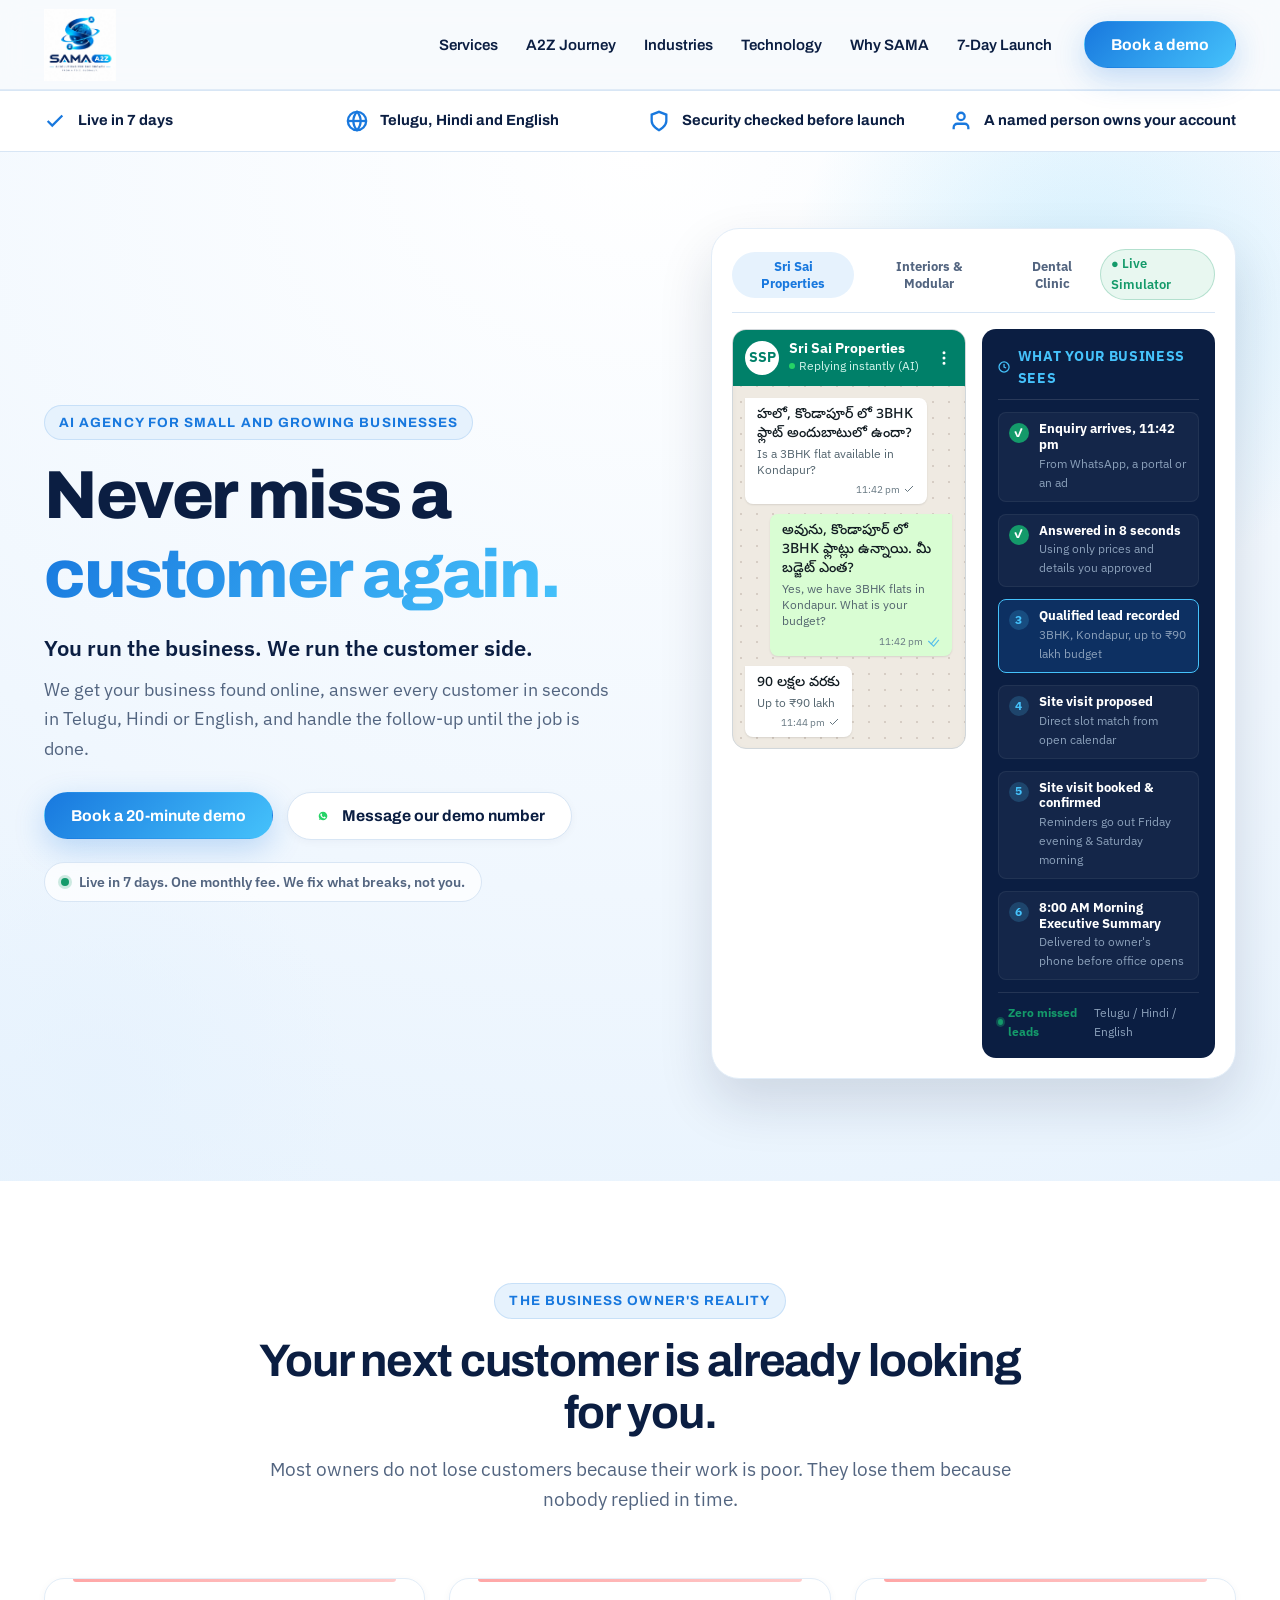
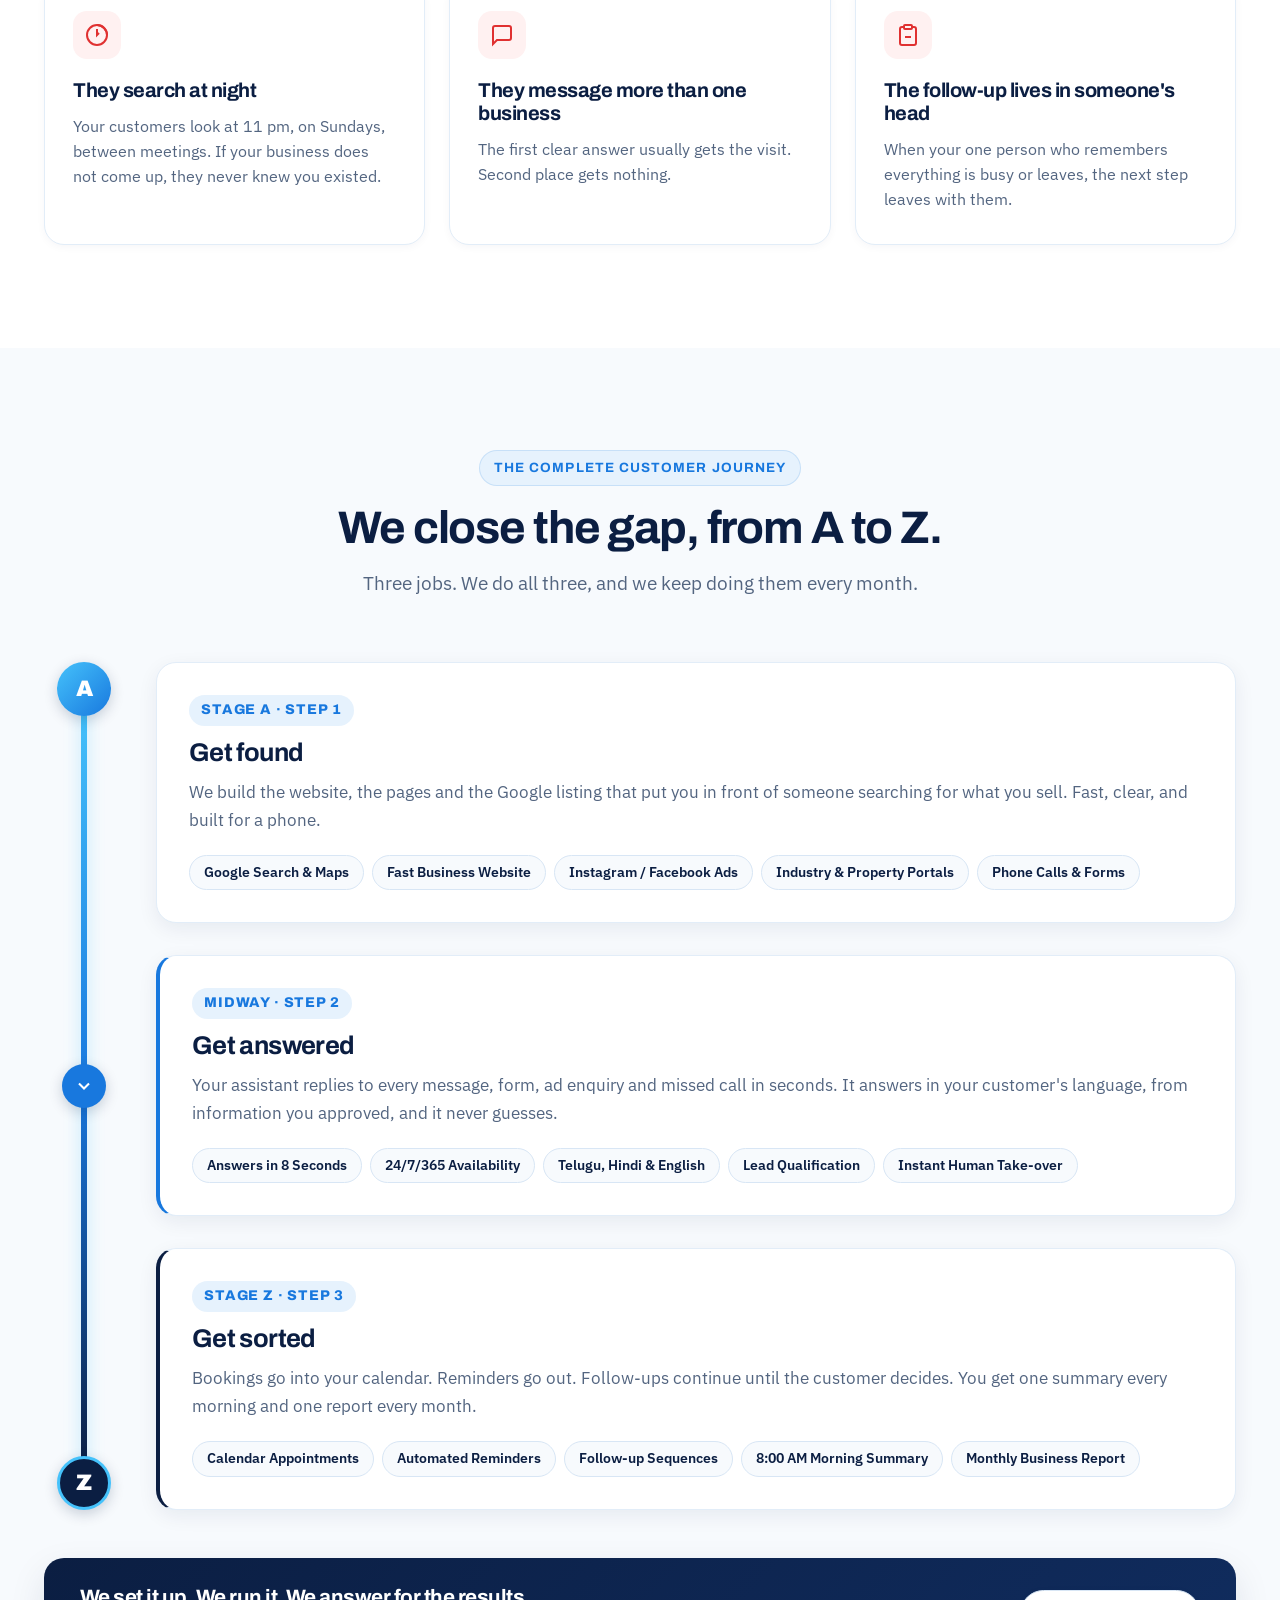
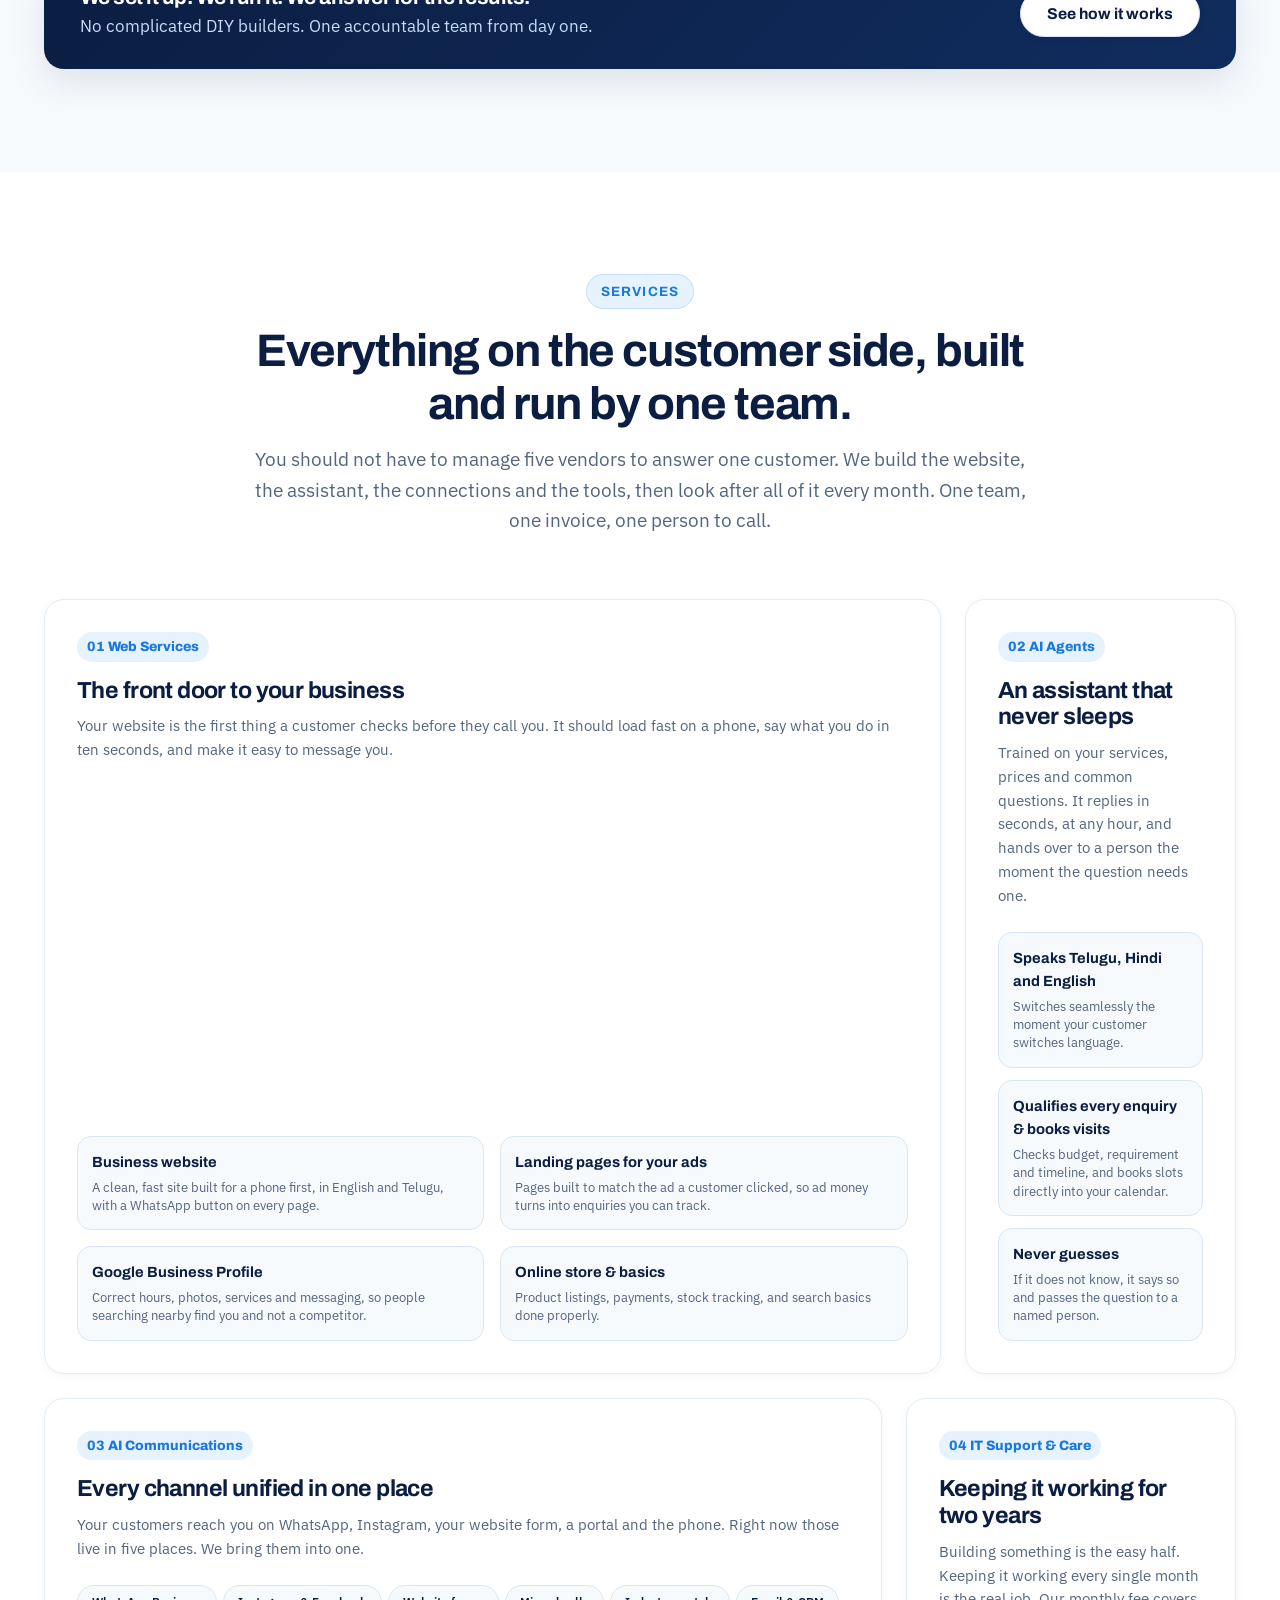
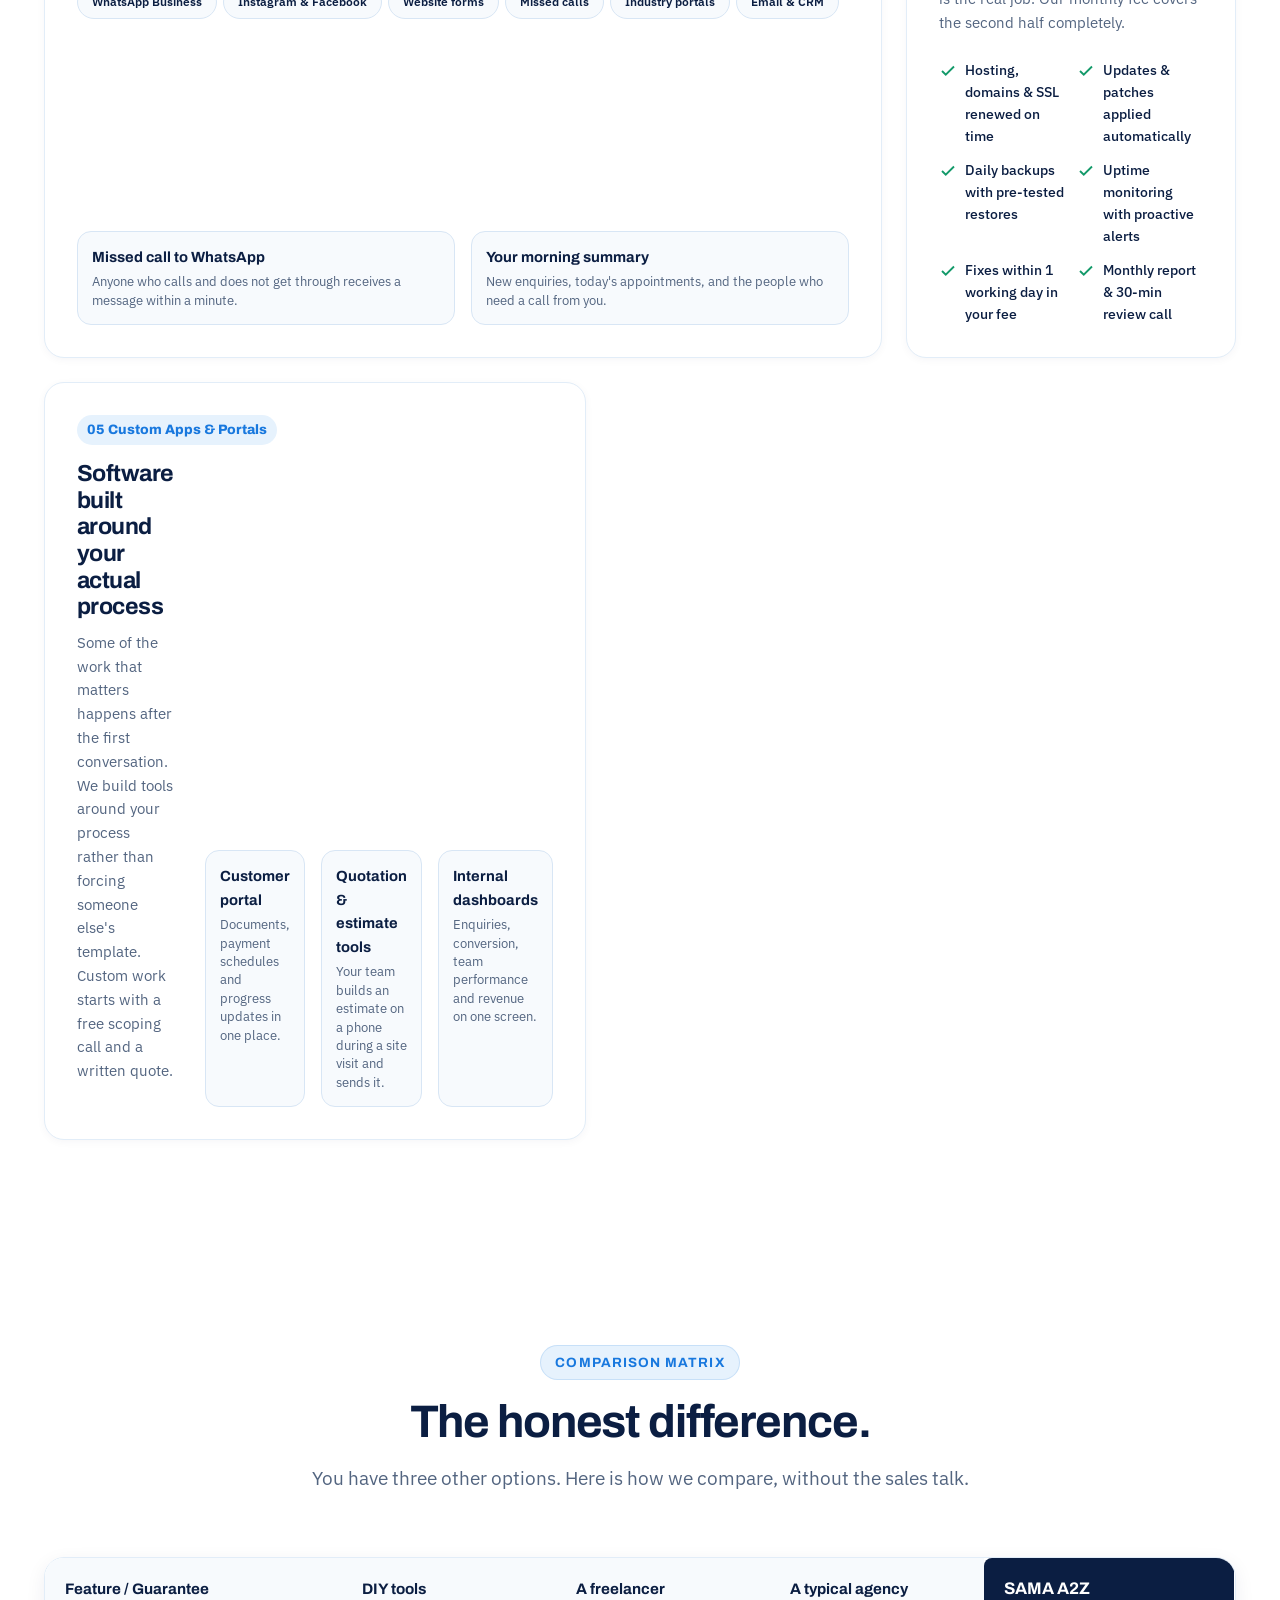
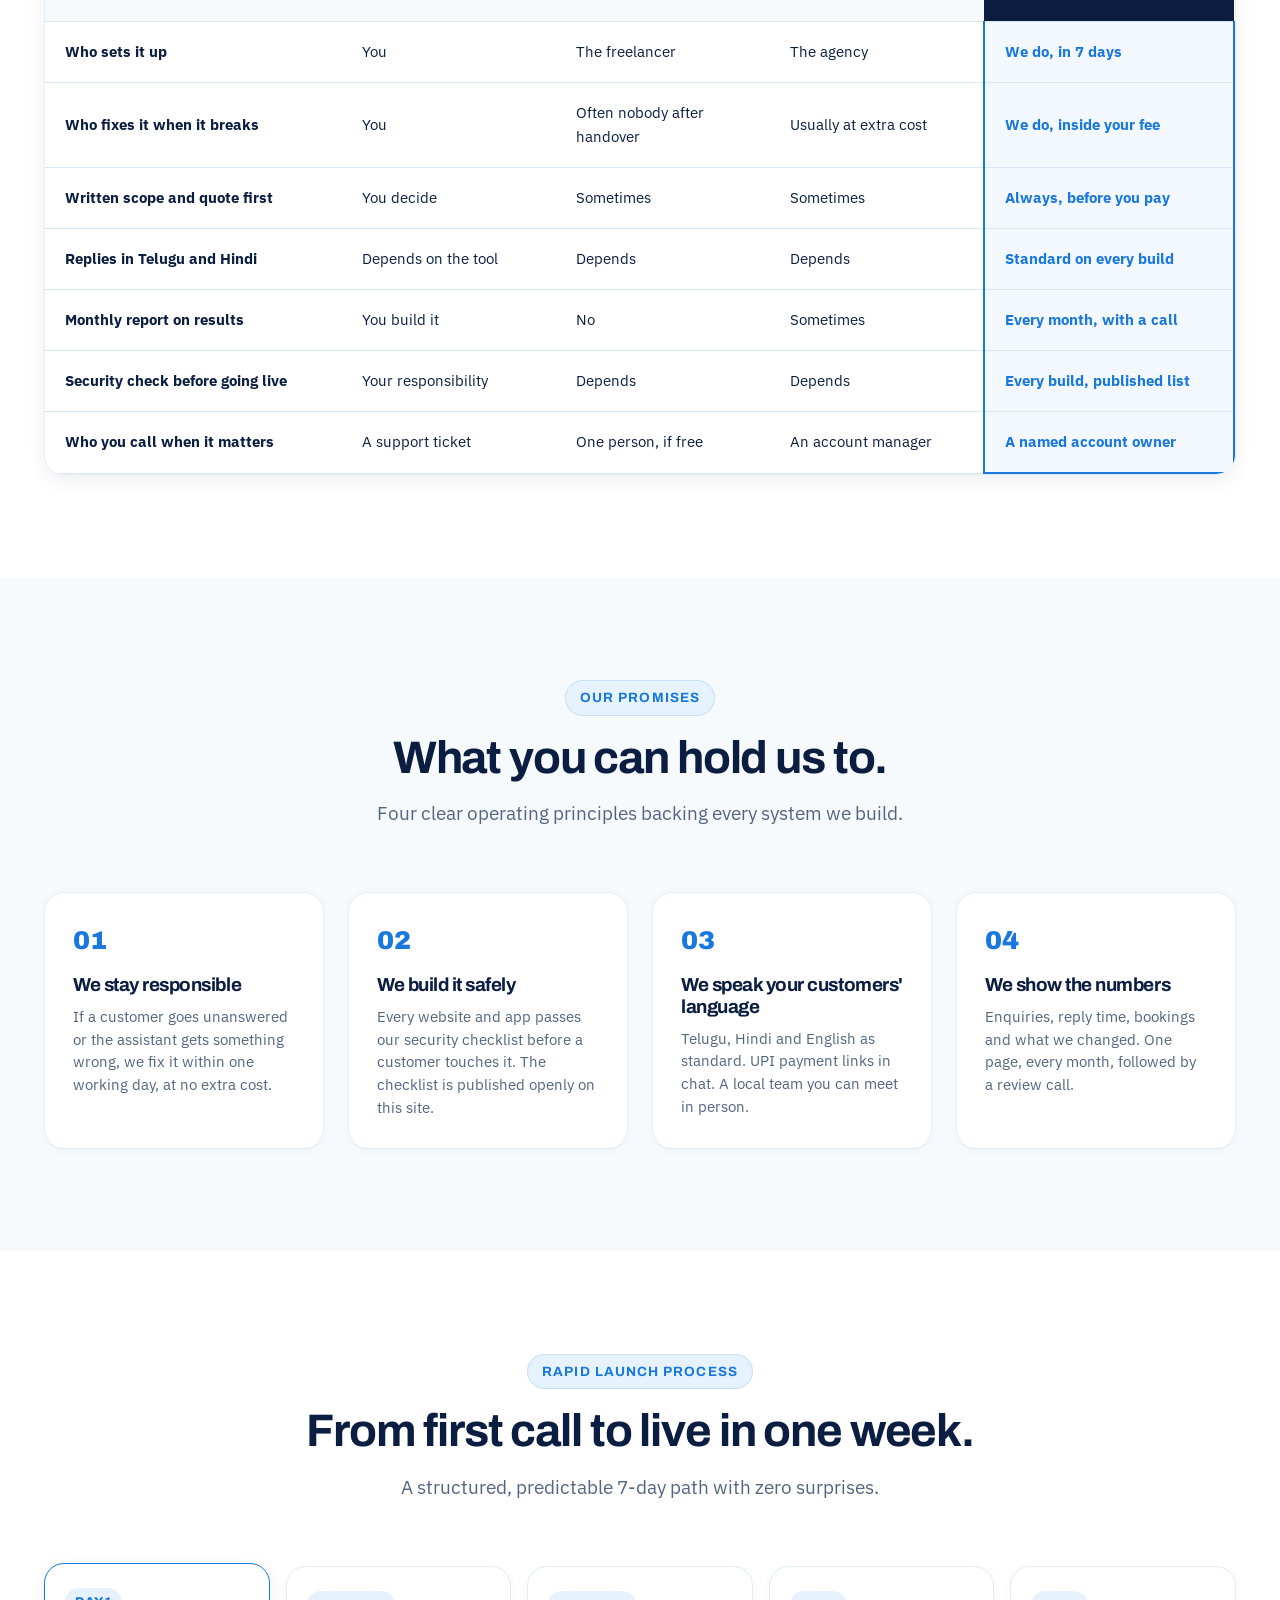
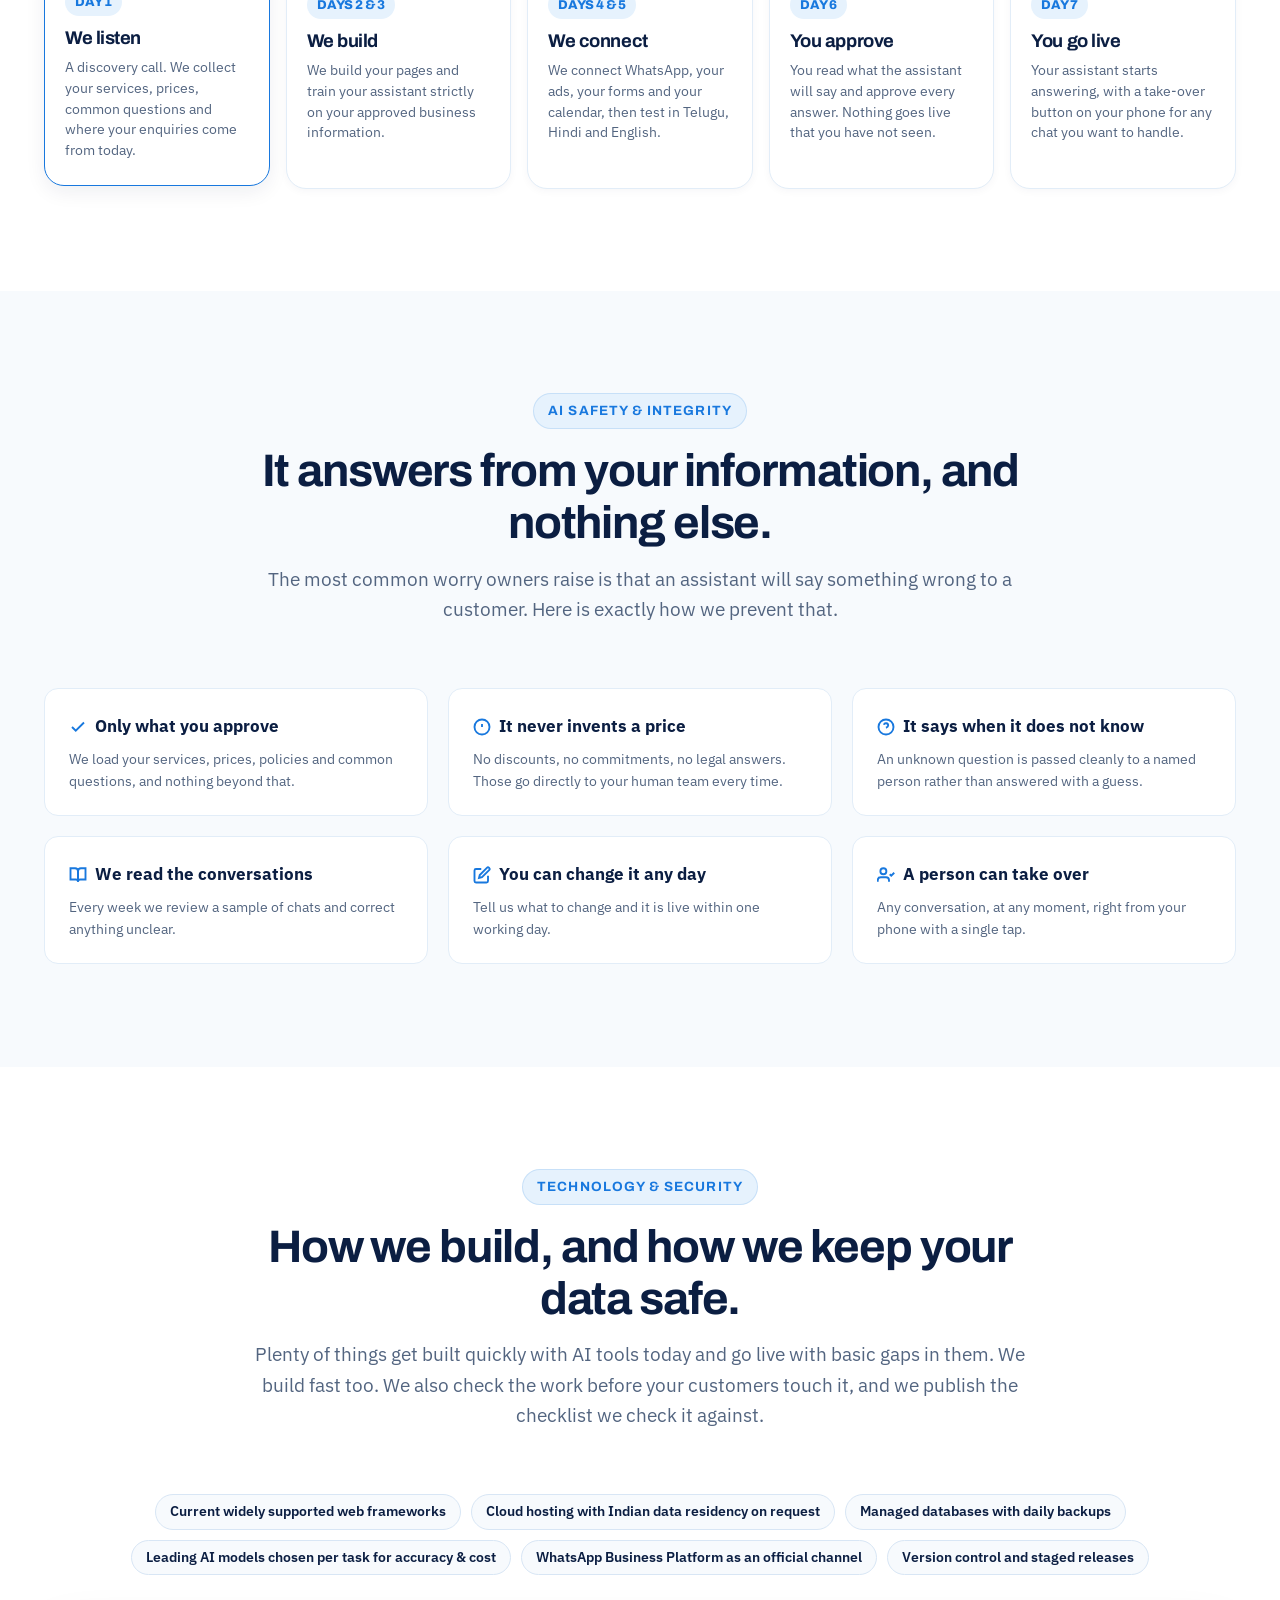
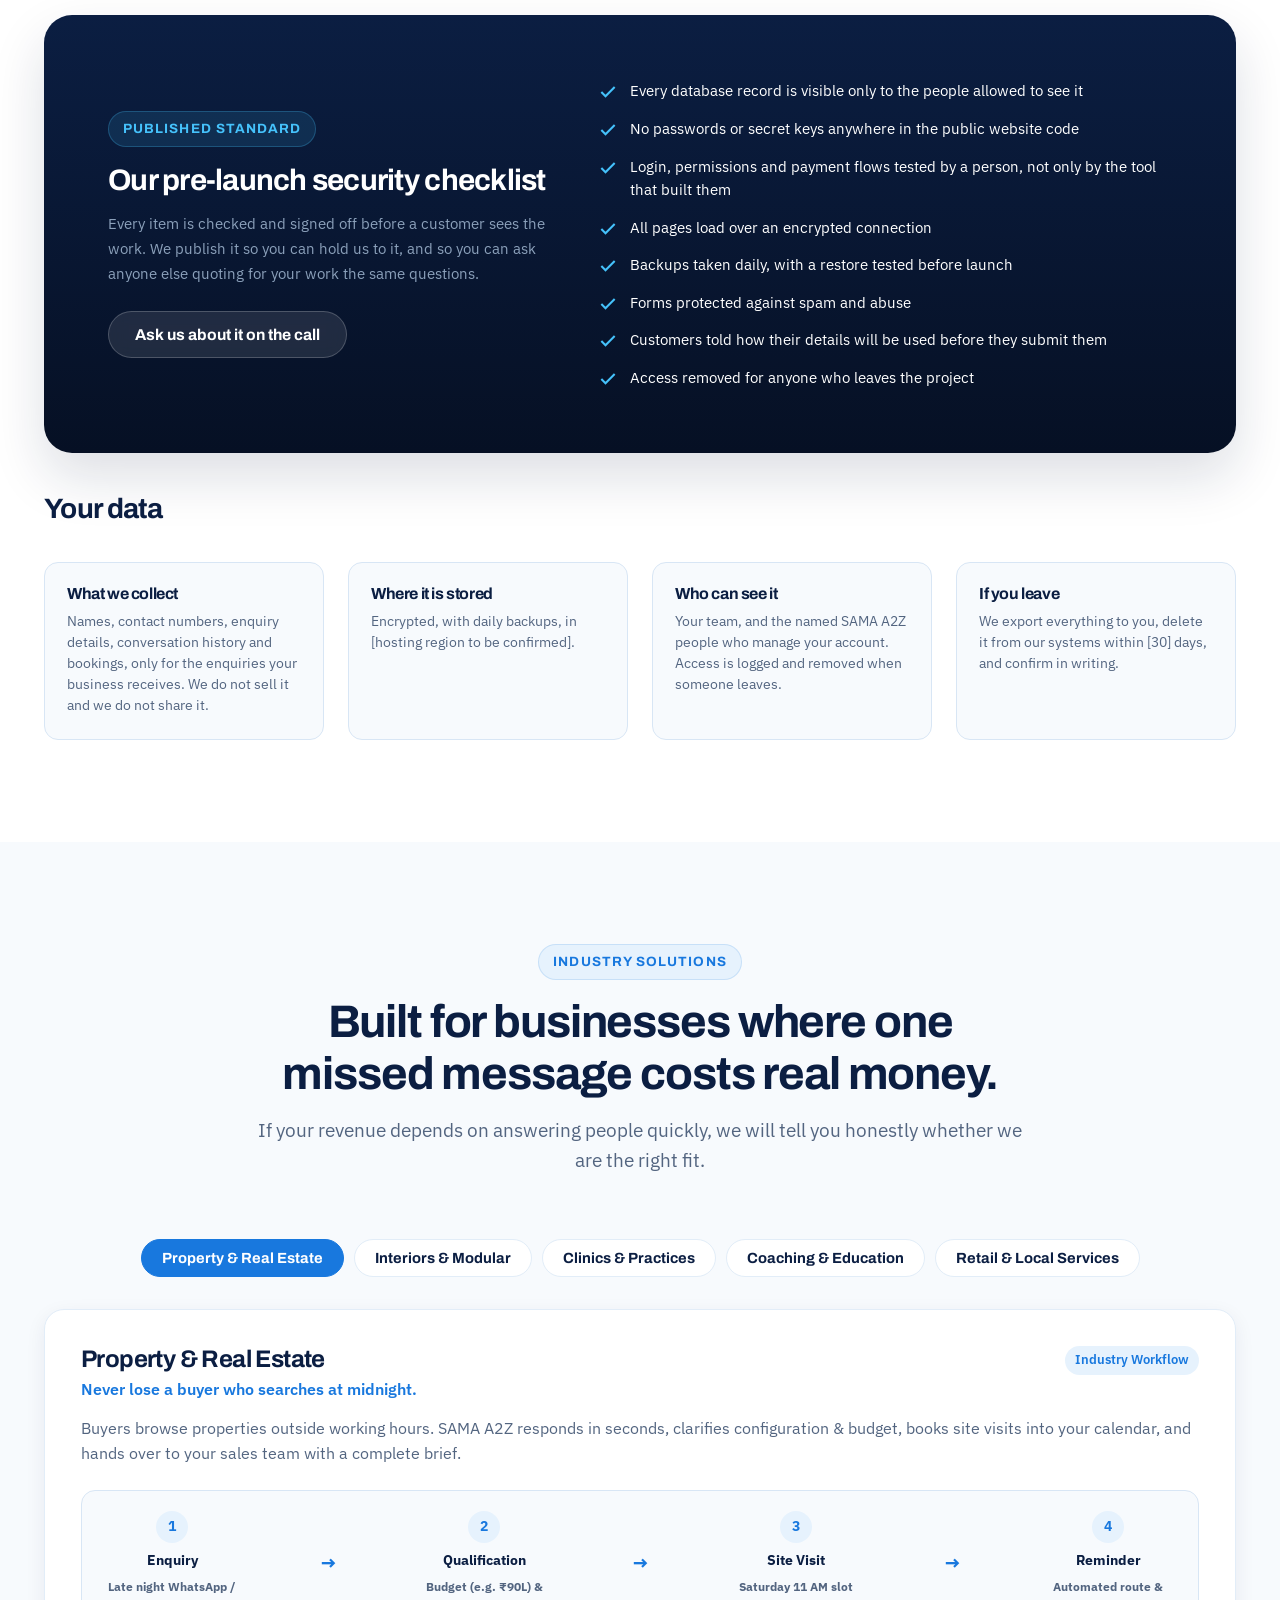
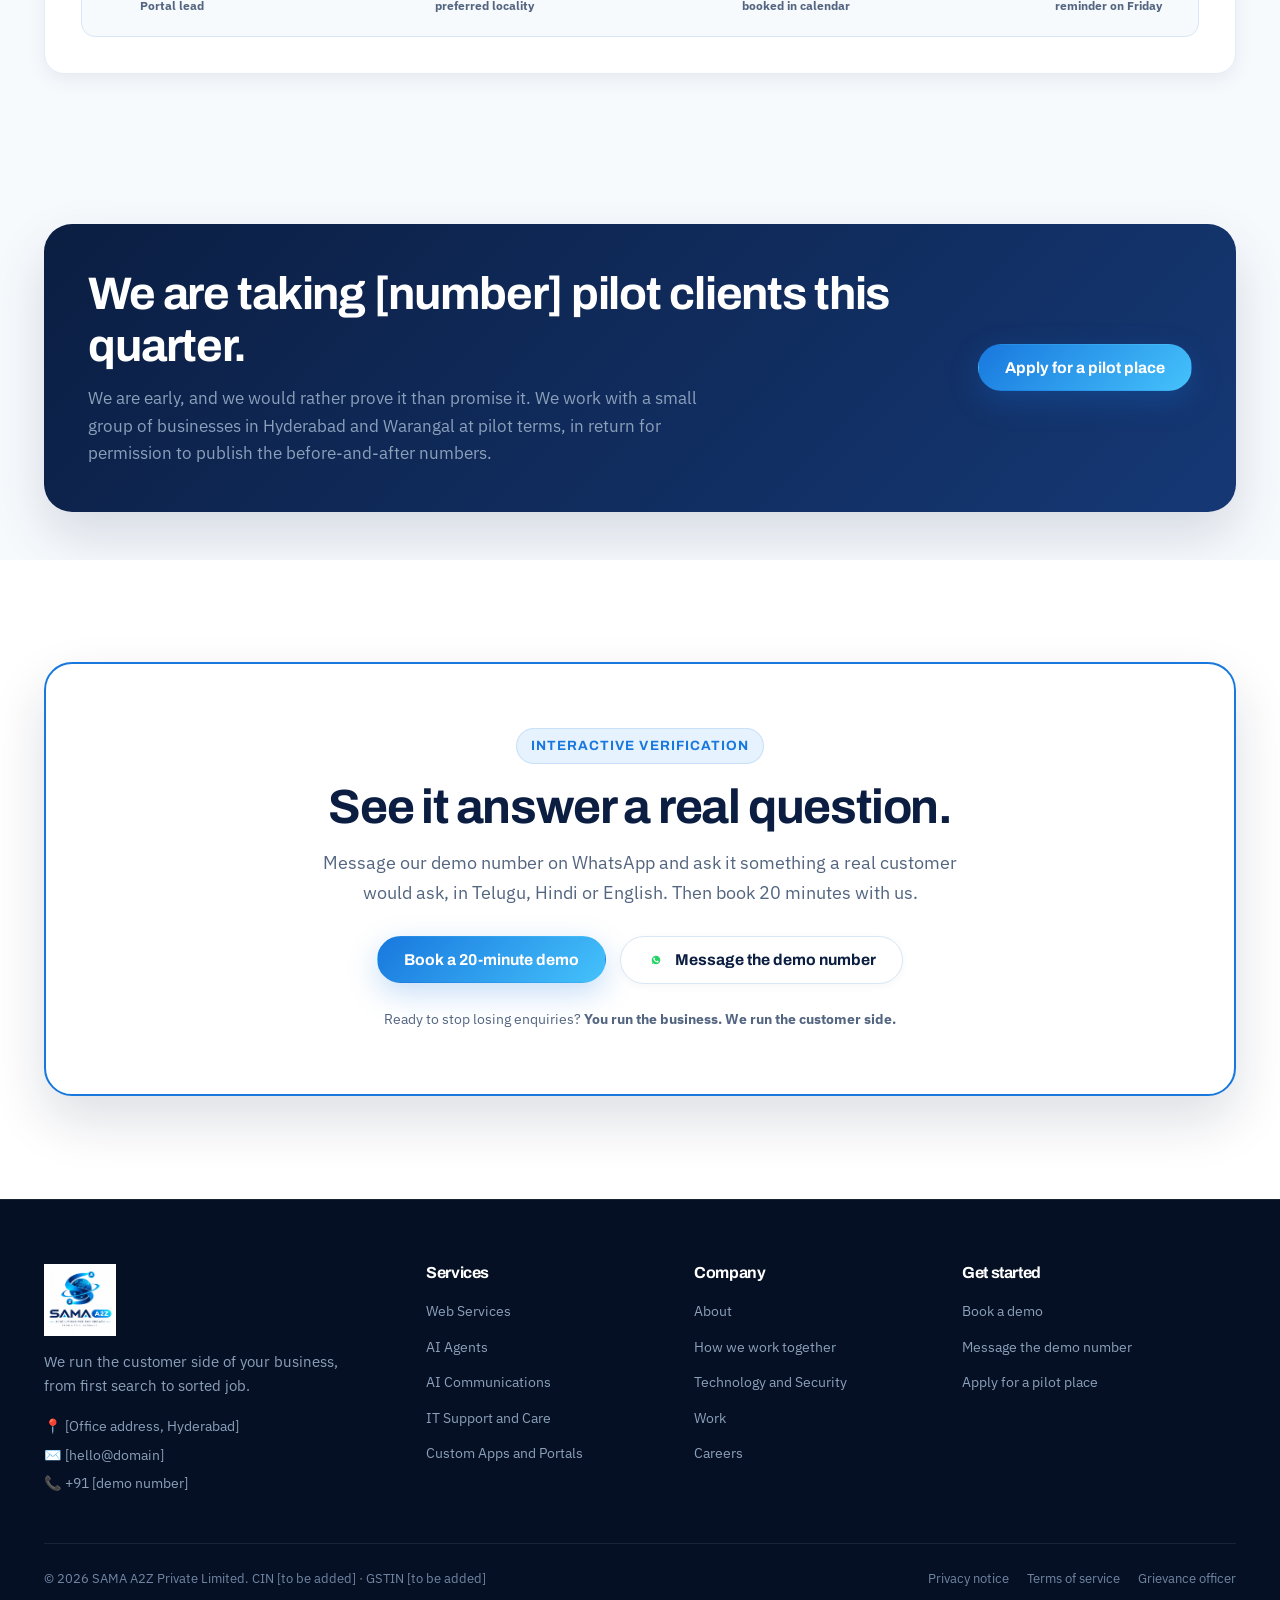
==== index.html @ 0487977c "first commit" ====
<!DOCTYPE html>
<html lang="en">
<head>
  <meta charset="UTF-8">
  <meta name="viewport" content="width=device-width, initial-scale=1.0">
  <title>SAMA A2Z — Never miss a customer again | AI Solutions for SME Growth</title>
  <meta name="description" content="SAMA A2Z runs the customer side of your business. We build websites, 24/7 multilingual AI assistants in Telugu, Hindi & English, communication workflows, and IT care for small and growing businesses.">
  <meta name="theme-color" content="#0B1E42">

  <!-- Open Graph / SEO -->
  <meta property="og:type" content="website">
  <meta property="og:title" content="SAMA A2Z — Never miss a customer again">
  <meta property="og:description" content="You run the business. We run the customer side. Live in 7 days in Telugu, Hindi & English.">
  <meta property="og:image" content="assets/logo.svg">

  <!-- Stylesheets -->
  <link rel="stylesheet" href="css/main.css">
  <link rel="stylesheet" href="css/components.css">
</head>
<body>

  <!-- =========================================================================
       SITE HEADER & NAVIGATION
       ========================================================================= -->
  <header class="site-header" id="siteHeader">
    <div class="container nav-container">
      <a href="index.html" class="brand-link" aria-label="SAMA A2Z Home">
        <img src="assets/logo.jpeg" alt="SAMA A2Z — AI Solutions for SME Growth">
      </a>

      <nav class="main-nav" aria-label="Main Navigation">
        <ul class="nav-list">
          <li class="nav-item"><a href="#services">Services</a></li>
          <li class="nav-item"><a href="#a2z-journey">A2Z Journey</a></li>
          <li class="nav-item"><a href="#industries">Industries</a></li>
          <li class="nav-item"><a href="#technology">Technology</a></li>
          <li class="nav-item"><a href="#difference">Why SAMA</a></li>
          <li class="nav-item"><a href="#timeline">7-Day Launch</a></li>
        </ul>
        <div class="nav-actions">
          <button type="button" class="btn btn-primary" data-open-demo>Book a demo</button>
        </div>
      </nav>

      <button class="mobile-toggle" aria-label="Toggle Menu" aria-expanded="false">
        <svg width="24" height="24" viewBox="0 0 24 24" fill="none" stroke="currentColor" stroke-width="2">
          <line x1="3" y1="12" x2="21" y2="12"></line>
          <line x1="3" y1="6" x2="21" y2="6"></line>
          <line x1="3" y1="18" x2="21" y2="18"></line>
        </svg>
      </button>
    </div>
  </header>

  <!-- =========================================================================
       TRUST STRIP / 4 KEY PILLARS
       ========================================================================= -->
  <aside class="trust-strip" aria-label="Key Commitments">
    <div class="container">
      <div class="trust-grid">
        <div class="trust-item">
          <svg viewBox="0 0 24 24" fill="none" stroke="currentColor" stroke-width="2.5"><polyline points="20 6 9 17 4 12"></polyline></svg>
          <span>Live in 7 days</span>
        </div>
        <div class="trust-item">
          <svg viewBox="0 0 24 24" fill="none" stroke="currentColor" stroke-width="2.5"><circle cx="12" cy="12" r="10"></circle><line x1="2" y1="12" x2="22" y2="12"></line><path d="M12 2a15.3 15.3 0 0 1 4 10 15.3 15.3 0 0 1-4 10 15.3 15.3 0 0 1-4-10 15.3 15.3 0 0 1 4-10z"></path></svg>
          <span>Telugu, Hindi and English</span>
        </div>
        <div class="trust-item">
          <svg viewBox="0 0 24 24" fill="none" stroke="currentColor" stroke-width="2.5"><path d="M12 22s8-4 8-10V5l-8-3-8 3v7c0 6 8 10 8 10z"></path></svg>
          <span>Security checked before launch</span>
        </div>
        <div class="trust-item">
          <svg viewBox="0 0 24 24" fill="none" stroke="currentColor" stroke-width="2.5"><path d="M20 21v-2a4 4 0 0 0-4-4H8a4 4 0 0 0-4 4v2"></path><circle cx="12" cy="7" r="4"></circle></svg>
          <span>A named person owns your account</span>
        </div>
      </div>
    </div>
  </aside>

  <!-- =========================================================================
       HERO SECTION — ACT 0
       ========================================================================= -->
  <main>
    <section class="hero-section" id="hero">
      <div class="hero-glow-blob"></div>
      <div class="hero-glow-blob-2"></div>
      
      <div class="container">
        <div class="hero-grid">
          <!-- Left Hero Content -->
          <div class="hero-content">
            <div class="eyebrow">AI agency for small and growing businesses</div>
            <h1 class="hero-title">Never miss a <span class="highlight-blue">customer again.</span></h1>
            <p class="hero-subhead">You run the business. We run the customer side.</p>
            <p class="hero-desc">
              We get your business found online, answer every customer in seconds in Telugu, Hindi or English, and handle the follow-up until the job is done.
            </p>
            
            <div class="btn-group">
              <button type="button" class="btn btn-primary" data-open-demo>Book a 20-minute demo</button>
              <button type="button" class="btn btn-secondary" data-whatsapp-direct>
                <svg width="18" height="18" viewBox="0 0 24 24" fill="#25D366"><path d="M12.031 6.172c-3.181 0-5.767 2.586-5.768 5.766-.001 1.298.38 2.27 1.019 3.287l-.582 2.128 2.182-.573c.978.58 1.911.928 3.145.929 3.178 0 5.767-2.587 5.768-5.766.001-3.187-2.575-5.77-5.764-5.771zm3.392 8.244c-.144.405-.837.774-1.17.824-.299.045-.677.063-1.092-.069-.252-.08-.575-.187-.988-.365-1.739-.751-2.874-2.502-2.961-2.617-.087-.116-.708-.94-.708-1.793s.448-1.273.607-1.446c.159-.173.346-.217.462-.217l.332.006c.106.005.249-.04.39.298.144.347.491 1.2.534 1.287.043.087.072.188.014.304-.058.116-.087.188-.173.289l-.26.304c-.087.086-.177.18-.076.354.101.174.449.741.964 1.201.662.591 1.221.774 1.394.861.173.086.275.072.376-.044.101-.116.433-.506.549-.68.116-.173.231-.145.39-.087s1.011.477 1.184.564.289.13.332.202c.045.072.045.419-.099.824z"/></svg>
                Message our demo number
              </button>
            </div>

            <div class="hero-guarantee">
              <span class="dot"></span>
              <span>Live in 7 days. One monthly fee. We fix what breaks, not you.</span>
            </div>
          </div>

          <!-- Right Hero Live Interactive Demo Unit -->
          <div class="demo-stage" aria-label="Interactive Demonstration">
            <div class="demo-stage-header">
              <div class="demo-tabs">
                <button type="button" class="demo-tab-btn active" data-scenario="realestate">Sri Sai Properties</button>
                <button type="button" class="demo-tab-btn" data-scenario="interiors">Interiors & Modular</button>
                <button type="button" class="demo-tab-btn" data-scenario="clinic">Dental Clinic</button>
              </div>
              <span class="badge badge-green">● Live Simulator</span>
            </div>

            <div class="demo-stage-body">
              <!-- Left: WhatsApp Simulation Phone -->
              <div class="chat-device">
                <div class="chat-device-top">
                  <div class="chat-device-profile">
                    <div class="chat-avatar" id="chatContactAvatar">SSP</div>
                    <div>
                      <div class="chat-name" id="chatContactName">Sri Sai Properties</div>
                      <div class="chat-status"><span class="chat-status-dot"></span> Replying instantly (AI)</div>
                    </div>
                  </div>
                  <svg width="18" height="18" viewBox="0 0 24 24" fill="none" stroke="currentColor" stroke-width="2"><circle cx="12" cy="12" r="1"></circle><circle cx="12" cy="5" r="1"></circle><circle cx="12" cy="19" r="1"></circle></svg>
                </div>

                <div class="chat-messages" id="chatMessages">
                  <!-- Injected via chat-simulator.js -->
                </div>
              </div>

              <!-- Right: What Your Business Sees (Operator HUD) -->
              <div class="business-hud">
                <div>
                  <div class="business-hud-header">
                    <div class="business-hud-title">
                      <svg width="14" height="14" viewBox="0 0 24 24" fill="none" stroke="currentColor" stroke-width="2.5"><circle cx="12" cy="12" r="10"></circle><polyline points="12 6 12 12 16 14"></polyline></svg>
                      What your business sees
                    </div>
                  </div>
                  <div class="hud-step-list" id="hudStepList">
                    <!-- Synced dynamically with chat -->
                  </div>
                </div>

                <div class="hud-footer">
                  <div class="hud-live-tag">
                    <span class="pulse"></span>
                    <span>Zero missed leads</span>
                  </div>
                  <span>Telugu / Hindi / English</span>
                </div>
              </div>
            </div>
          </div>
        </div>
      </div>
    </section>

    <!-- =========================================================================
         ACT 1 — THE PROBLEM
         ========================================================================= -->
    <section class="section" id="problem" style="background:#FFFFFF;">
      <div class="container">
        <div class="section-header text-center">
          <div class="eyebrow">The Business Owner's Reality</div>
          <h2>Your next customer is already looking for you.</h2>
          <p class="section-desc">
            Most owners do not lose customers because their work is poor. They lose them because nobody replied in time.
          </p>
        </div>

        <div class="problem-grid">
          <!-- Card 1 -->
          <article class="problem-card">
            <div class="problem-icon-wrap">
              <svg width="24" height="24" viewBox="0 0 24 24" fill="none" stroke="currentColor" stroke-width="2"><circle cx="12" cy="12" r="10"></circle><polyline points="12 6 12 12 14 10"></polyline><path d="M12 2a10 10 0 0 1 10 10"></path></svg>
            </div>
            <h3 class="problem-title">They search at night</h3>
            <p class="problem-desc">
              Your customers look at 11 pm, on Sundays, between meetings. If your business does not come up, they never knew you existed.
            </p>
          </article>

          <!-- Card 2 -->
          <article class="problem-card">
            <div class="problem-icon-wrap">
              <svg width="24" height="24" viewBox="0 0 24 24" fill="none" stroke="currentColor" stroke-width="2"><path d="M21 15a2 2 0 0 1-2 2H7l-4 4V5a2 2 0 0 1 2-2h14a2 2 0 0 1 2 2z"></path></svg>
            </div>
            <h3 class="problem-title">They message more than one business</h3>
            <p class="problem-desc">
              The first clear answer usually gets the visit. Second place gets nothing.
            </p>
          </article>

          <!-- Card 3 -->
          <article class="problem-card">
            <div class="problem-icon-wrap">
              <svg width="24" height="24" viewBox="0 0 24 24" fill="none" stroke="currentColor" stroke-width="2"><path d="M16 4h2a2 2 0 0 1 2 2v14a2 2 0 0 1-2 2H6a2 2 0 0 1-2-2V6a2 2 0 0 1 2-2h2"></path><rect x="8" y="2" width="8" height="4" rx="1" ry="1"></rect><path d="M9 14h6"></path></svg>
            </div>
            <h3 class="problem-title">The follow-up lives in someone's head</h3>
            <p class="problem-desc">
              When your one person who remembers everything is busy or leaves, the next step leaves with them.
            </p>
          </article>
        </div>
      </div>
    </section>

    <!-- =========================================================================
         ACT 2 — THE A2Z MAIN VISUAL STORY
         ========================================================================= -->
    <section class="section a2z-section" id="a2z-journey">
      <div class="container">
        <div class="section-header text-center">
          <div class="eyebrow">The Complete Customer Journey</div>
          <h2>We close the gap, from A to Z.</h2>
          <p class="section-desc">
            Three jobs. We do all three, and we keep doing them every month.
          </p>
        </div>

        <div class="a2z-spine-container">
          <!-- Central Visual Rail -->
          <div class="a2z-rail">
            <div class="a2z-rail-line"></div>
            <div class="a2z-node node-a">A</div>
            <div class="a2z-node node-mid">
              <svg width="20" height="20" viewBox="0 0 24 24" fill="none" stroke="currentColor" stroke-width="2.5"><polyline points="6 9 12 15 18 9"></polyline></svg>
            </div>
            <div class="a2z-node node-z">Z</div>
          </div>

          <!-- The 3 Sequential Story Stages -->
          <div class="a2z-cards-list">
            <!-- Stage A -->
            <article class="a2z-stage-card">
              <span class="a2z-stage-badge">Stage A · Step 1</span>
              <h3 class="a2z-stage-title">Get found</h3>
              <p class="a2z-stage-desc">
                We build the website, the pages and the Google listing that put you in front of someone searching for what you sell. Fast, clear, and built for a phone.
              </p>
              <div class="a2z-tag-cloud">
                <span class="a2z-tag">Google Search & Maps</span>
                <span class="a2z-tag">Fast Business Website</span>
                <span class="a2z-tag">Instagram / Facebook Ads</span>
                <span class="a2z-tag">Industry & Property Portals</span>
                <span class="a2z-tag">Phone Calls & Forms</span>
              </div>
            </article>

            <!-- Stage Mid -->
            <article class="a2z-stage-card" style="border-left: 4px solid var(--color-signal-blue);">
              <span class="a2z-stage-badge">Midway · Step 2</span>
              <h3 class="a2z-stage-title">Get answered</h3>
              <p class="a2z-stage-desc">
                Your assistant replies to every message, form, ad enquiry and missed call in seconds. It answers in your customer's language, from information you approved, and it never guesses.
              </p>
              <div class="a2z-tag-cloud">
                <span class="a2z-tag">Answers in 8 Seconds</span>
                <span class="a2z-tag">24/7/365 Availability</span>
                <span class="a2z-tag">Telugu, Hindi & English</span>
                <span class="a2z-tag">Lead Qualification</span>
                <span class="a2z-tag">Instant Human Take-over</span>
              </div>
            </article>

            <!-- Stage Z -->
            <article class="a2z-stage-card" style="border-left: 4px solid var(--color-midnight);">
              <span class="a2z-stage-badge">Stage Z · Step 3</span>
              <h3 class="a2z-stage-title">Get sorted</h3>
              <p class="a2z-stage-desc">
                Bookings go into your calendar. Reminders go out. Follow-ups continue until the customer decides. You get one summary every morning and one report every month.
              </p>
              <div class="a2z-tag-cloud">
                <span class="a2z-tag">Calendar Appointments</span>
                <span class="a2z-tag">Automated Reminders</span>
                <span class="a2z-tag">Follow-up Sequences</span>
                <span class="a2z-tag">8:00 AM Morning Summary</span>
                <span class="a2z-tag">Monthly Business Report</span>
              </div>
            </article>
          </div>
        </div>

        <div class="a2z-callout-banner">
          <div>
            <h3>We set it up. We run it. We answer for the results.</h3>
            <p style="color:#C6DCFA; margin-top:4px;">No complicated DIY builders. One accountable team from day one.</p>
          </div>
          <button type="button" class="btn btn-secondary" data-open-demo>See how it works</button>
        </div>
      </div>
    </section>

    <!-- =========================================================================
         ACT 3 — FIVE SERVICES (BUILT & RUN BY ONE TEAM)
         ========================================================================= -->
    <section class="section" id="services" style="background:#FFFFFF;">
      <div class="container">
        <div class="section-header text-center">
          <div class="eyebrow">Services</div>
          <h2>Everything on the customer side, built and run by one team.</h2>
          <p class="section-desc">
            You should not have to manage five vendors to answer one customer. We build the website, the assistant, the connections and the tools, then look after all of it every month. One team, one invoice, one person to call.
          </p>
        </div>

        <div class="services-grid">
          <!-- 01 Web Services -->
          <article class="service-card col-7">
            <span class="service-num">01 Web Services</span>
            <h3 class="service-title">The front door to your business</h3>
            <p class="service-desc">
              Your website is the first thing a customer checks before they call you. It should load fast on a phone, say what you do in ten seconds, and make it easy to message you.
            </p>
            <div class="service-items-grid">
              <div class="service-item-box">
                <div class="service-item-heading">Business website</div>
                <div class="service-item-text">A clean, fast site built for a phone first, in English and Telugu, with a WhatsApp button on every page.</div>
              </div>
              <div class="service-item-box">
                <div class="service-item-heading">Landing pages for your ads</div>
                <div class="service-item-text">Pages built to match the ad a customer clicked, so ad money turns into enquiries you can track.</div>
              </div>
              <div class="service-item-box">
                <div class="service-item-heading">Google Business Profile</div>
                <div class="service-item-text">Correct hours, photos, services and messaging, so people searching nearby find you and not a competitor.</div>
              </div>
              <div class="service-item-box">
                <div class="service-item-heading">Online store & basics</div>
                <div class="service-item-text">Product listings, payments, stock tracking, and search basics done properly.</div>
              </div>
            </div>
          </article>

          <!-- 02 AI Agents -->
          <article class="service-card col-5">
            <span class="service-num">02 AI Agents</span>
            <h3 class="service-title">An assistant that never sleeps</h3>
            <p class="service-desc">
              Trained on your services, prices and common questions. It replies in seconds, at any hour, and hands over to a person the moment the question needs one.
            </p>
            <div style="display:flex; flex-direction:column; gap:12px; margin-top:auto;">
              <div class="service-item-box">
                <div class="service-item-heading">Speaks Telugu, Hindi and English</div>
                <div class="service-item-text">Switches seamlessly the moment your customer switches language.</div>
              </div>
              <div class="service-item-box">
                <div class="service-item-heading">Qualifies every enquiry & books visits</div>
                <div class="service-item-text">Checks budget, requirement and timeline, and books slots directly into your calendar.</div>
              </div>
              <div class="service-item-box">
                <div class="service-item-heading">Never guesses</div>
                <div class="service-item-text">If it does not know, it says so and passes the question to a named person.</div>
              </div>
            </div>
          </article>

          <!-- 03 AI Communications -->
          <article class="service-card col-6">
            <span class="service-num">03 AI Communications</span>
            <h3 class="service-title">Every channel unified in one place</h3>
            <p class="service-desc">
              Your customers reach you on WhatsApp, Instagram, your website form, a portal and the phone. Right now those live in five places. We bring them into one.
            </p>
            <div style="display:flex; flex-wrap:wrap; gap:6px; margin-bottom:16px;">
              <span class="a2z-tag" style="font-size:0.78rem;">WhatsApp Business</span>
              <span class="a2z-tag" style="font-size:0.78rem;">Instagram & Facebook</span>
              <span class="a2z-tag" style="font-size:0.78rem;">Website forms</span>
              <span class="a2z-tag" style="font-size:0.78rem;">Missed calls</span>
              <span class="a2z-tag" style="font-size:0.78rem;">Industry portals</span>
              <span class="a2z-tag" style="font-size:0.78rem;">Email & CRM</span>
            </div>
            <div class="service-items-grid">
              <div class="service-item-box">
                <div class="service-item-heading">Missed call to WhatsApp</div>
                <div class="service-item-text">Anyone who calls and does not get through receives a message within a minute.</div>
              </div>
              <div class="service-item-box">
                <div class="service-item-heading">Your morning summary</div>
                <div class="service-item-text">New enquiries, today's appointments, and the people who need a call from you.</div>
              </div>
            </div>
          </article>

          <!-- 04 IT Support and Care -->
          <article class="service-card col-6">
            <span class="service-num">04 IT Support & Care</span>
            <h3 class="service-title">Keeping it working for two years</h3>
            <p class="service-desc">
              Building something is the easy half. Keeping it working every single month is the real job. Our monthly fee covers the second half completely.
            </p>
            <div class="checklist-grid" style="margin-top:auto;">
              <div class="checklist-item">
                <svg width="18" height="18" viewBox="0 0 24 24" fill="none" stroke="currentColor" stroke-width="2.5"><polyline points="20 6 9 17 4 12"></polyline></svg>
                <span>Hosting, domains & SSL renewed on time</span>
              </div>
              <div class="checklist-item">
                <svg width="18" height="18" viewBox="0 0 24 24" fill="none" stroke="currentColor" stroke-width="2.5"><polyline points="20 6 9 17 4 12"></polyline></svg>
                <span>Updates & patches applied automatically</span>
              </div>
              <div class="checklist-item">
                <svg width="18" height="18" viewBox="0 0 24 24" fill="none" stroke="currentColor" stroke-width="2.5"><polyline points="20 6 9 17 4 12"></polyline></svg>
                <span>Daily backups with pre-tested restores</span>
              </div>
              <div class="checklist-item">
                <svg width="18" height="18" viewBox="0 0 24 24" fill="none" stroke="currentColor" stroke-width="2.5"><polyline points="20 6 9 17 4 12"></polyline></svg>
                <span>Uptime monitoring with proactive alerts</span>
              </div>
              <div class="checklist-item">
                <svg width="18" height="18" viewBox="0 0 24 24" fill="none" stroke="currentColor" stroke-width="2.5"><polyline points="20 6 9 17 4 12"></polyline></svg>
                <span>Fixes within 1 working day in your fee</span>
              </div>
              <div class="checklist-item">
                <svg width="18" height="18" viewBox="0 0 24 24" fill="none" stroke="currentColor" stroke-width="2.5"><polyline points="20 6 9 17 4 12"></polyline></svg>
                <span>Monthly report & 30-min review call</span>
              </div>
            </div>
          </article>

          <!-- 05 Custom Apps and Portals -->
          <article class="service-card col-12">
            <span class="service-num">05 Custom Apps & Portals</span>
            <div style="display:grid; grid-template-columns: 1fr 1.8fr; gap:32px;">
              <div>
                <h3 class="service-title">Software built around your actual process</h3>
                <p class="service-desc">
                  Some of the work that matters happens after the first conversation. We build tools around your process rather than forcing someone else's template. Custom work starts with a free scoping call and a written quote.
                </p>
              </div>
              <div class="service-items-grid" style="grid-template-columns: repeat(3, 1fr);">
                <div class="service-item-box">
                  <div class="service-item-heading">Customer portal</div>
                  <div class="service-item-text">Documents, payment schedules and progress updates in one place.</div>
                </div>
                <div class="service-item-box">
                  <div class="service-item-heading">Quotation & estimate tools</div>
                  <div class="service-item-text">Your team builds an estimate on a phone during a site visit and sends it.</div>
                </div>
                <div class="service-item-box">
                  <div class="service-item-heading">Internal dashboards</div>
                  <div class="service-item-text">Enquiries, conversion, team performance and revenue on one screen.</div>
                </div>
              </div>
            </div>
          </article>
        </div>
      </div>
    </section>

    <!-- =========================================================================
         ACT 4 — THE HONEST DIFFERENCE (COMPARISON TABLE)
         ========================================================================= -->
    <section class="section comparison-section" id="difference">
      <div class="container">
        <div class="section-header text-center">
          <div class="eyebrow">Comparison Matrix</div>
          <h2>The honest difference.</h2>
          <p class="section-desc">
            You have three other options. Here is how we compare, without the sales talk.
          </p>
        </div>

        <div class="table-wrapper">
          <table class="comparison-table">
            <thead>
              <tr>
                <th style="width: 25%;">Feature / Guarantee</th>
                <th style="width: 18%;">DIY tools</th>
                <th style="width: 18%;">A freelancer</th>
                <th style="width: 18%;">A typical agency</th>
                <th class="col-sama" style="width: 21%;">SAMA A2Z</th>
              </tr>
            </thead>
            <tbody>
              <tr>
                <td><strong>Who sets it up</strong></td>
                <td>You</td>
                <td>The freelancer</td>
                <td>The agency</td>
                <td class="col-sama">We do, in 7 days</td>
              </tr>
              <tr>
                <td><strong>Who fixes it when it breaks</strong></td>
                <td>You</td>
                <td>Often nobody after handover</td>
                <td>Usually at extra cost</td>
                <td class="col-sama">We do, inside your fee</td>
              </tr>
              <tr>
                <td><strong>Written scope and quote first</strong></td>
                <td>You decide</td>
                <td>Sometimes</td>
                <td>Sometimes</td>
                <td class="col-sama">Always, before you pay</td>
              </tr>
              <tr>
                <td><strong>Replies in Telugu and Hindi</strong></td>
                <td>Depends on the tool</td>
                <td>Depends</td>
                <td>Depends</td>
                <td class="col-sama">Standard on every build</td>
              </tr>
              <tr>
                <td><strong>Monthly report on results</strong></td>
                <td>You build it</td>
                <td>No</td>
                <td>Sometimes</td>
                <td class="col-sama">Every month, with a call</td>
              </tr>
              <tr>
                <td><strong>Security check before going live</strong></td>
                <td>Your responsibility</td>
                <td>Depends</td>
                <td>Depends</td>
                <td class="col-sama">Every build, published list</td>
              </tr>
              <tr>
                <td><strong>Who you call when it matters</strong></td>
                <td>A support ticket</td>
                <td>One person, if free</td>
                <td>An account manager</td>
                <td class="col-sama">A named account owner</td>
              </tr>
            </tbody>
          </table>
        </div>
      </div>
    </section>

    <!-- =========================================================================
         ACT 5 — WHAT YOU CAN HOLD US TO (4 COMMITMENTS)
         ========================================================================= -->
    <section class="section" id="commitments" style="background:var(--color-paper);">
      <div class="container">
        <div class="section-header text-center">
          <div class="eyebrow">Our Promises</div>
          <h2>What you can hold us to.</h2>
          <p class="section-desc">Four clear operating principles backing every system we build.</p>
        </div>

        <div class="hold-grid">
          <article class="hold-card">
            <div class="hold-card-num">01</div>
            <h3 class="hold-card-title">We stay responsible</h3>
            <p class="hold-card-desc">
              If a customer goes unanswered or the assistant gets something wrong, we fix it within one working day, at no extra cost.
            </p>
          </article>

          <article class="hold-card">
            <div class="hold-card-num">02</div>
            <h3 class="hold-card-title">We build it safely</h3>
            <p class="hold-card-desc">
              Every website and app passes our security checklist before a customer touches it. The checklist is published openly on this site.
            </p>
          </article>

          <article class="hold-card">
            <div class="hold-card-num">03</div>
            <h3 class="hold-card-title">We speak your customers' language</h3>
            <p class="hold-card-desc">
              Telugu, Hindi and English as standard. UPI payment links in chat. A local team you can meet in person.
            </p>
          </article>

          <article class="hold-card">
            <div class="hold-card-num">04</div>
            <h3 class="hold-card-title">We show the numbers</h3>
            <p class="hold-card-desc">
              Enquiries, reply time, bookings and what we changed. One page, every month, followed by a review call.
            </p>
          </article>
        </div>
      </div>
    </section>

    <!-- =========================================================================
         ACT 6 — 7-DAY IMPLEMENTATION TIMELINE
         ========================================================================= -->
    <section class="section" id="timeline" style="background:#FFFFFF;">
      <div class="container">
        <div class="section-header text-center">
          <div class="eyebrow">Rapid Launch Process</div>
          <h2>From first call to live in one week.</h2>
          <p class="section-desc">A structured, predictable 7-day path with zero surprises.</p>
        </div>

        <div class="timeline-track">
          <!-- Day 1 -->
          <div class="timeline-step active">
            <div class="timeline-day-badge">Day 1</div>
            <h3 class="timeline-step-title">We listen</h3>
            <p class="timeline-step-desc">A discovery call. We collect your services, prices, common questions and where your enquiries come from today.</p>
          </div>

          <!-- Days 2-3 -->
          <div class="timeline-step">
            <div class="timeline-day-badge">Days 2 & 3</div>
            <h3 class="timeline-step-title">We build</h3>
            <p class="timeline-step-desc">We build your pages and train your assistant strictly on your approved business information.</p>
          </div>

          <!-- Days 4-5 -->
          <div class="timeline-step">
            <div class="timeline-day-badge">Days 4 & 5</div>
            <h3 class="timeline-step-title">We connect</h3>
            <p class="timeline-step-desc">We connect WhatsApp, your ads, your forms and your calendar, then test in Telugu, Hindi and English.</p>
          </div>

          <!-- Day 6 -->
          <div class="timeline-step">
            <div class="timeline-day-badge">Day 6</div>
            <h3 class="timeline-step-title">You approve</h3>
            <p class="timeline-step-desc">You read what the assistant will say and approve every answer. Nothing goes live that you have not seen.</p>
          </div>

          <!-- Day 7 -->
          <div class="timeline-step">
            <div class="timeline-day-badge">Day 7</div>
            <h3 class="timeline-step-title">You go live</h3>
            <p class="timeline-step-desc">Your assistant starts answering, with a take-over button on your phone for any chat you want to handle.</p>
          </div>
        </div>
      </div>
    </section>

    <!-- =========================================================================
         ACT 7 — TRUST / AI SAFETY
         ========================================================================= -->
    <section class="section" id="trust" style="background:var(--color-paper);">
      <div class="container">
        <div class="section-header text-center">
          <div class="eyebrow">AI Safety & Integrity</div>
          <h2>It answers from your information, and nothing else.</h2>
          <p class="section-desc">
            The most common worry owners raise is that an assistant will say something wrong to a customer. Here is exactly how we prevent that.
          </p>
        </div>

        <div class="trust-grid-cards">
          <div class="trust-rule-card">
            <div class="trust-rule-title">
              <svg width="18" height="18" viewBox="0 0 24 24" fill="none" stroke="var(--color-signal-blue)" stroke-width="2.5"><polyline points="20 6 9 17 4 12"></polyline></svg>
              Only what you approve
            </div>
            <p class="trust-rule-desc">We load your services, prices, policies and common questions, and nothing beyond that.</p>
          </div>

          <div class="trust-rule-card">
            <div class="trust-rule-title">
              <svg width="18" height="18" viewBox="0 0 24 24" fill="none" stroke="var(--color-signal-blue)" stroke-width="2.5"><circle cx="12" cy="12" r="10"></circle><line x1="12" y1="8" x2="12" y2="12"></line><line x1="12" y1="16" x2="12.01" y2="16"></line></svg>
              It never invents a price
            </div>
            <p class="trust-rule-desc">No discounts, no commitments, no legal answers. Those go directly to your human team every time.</p>
          </div>

          <div class="trust-rule-card">
            <div class="trust-rule-title">
              <svg width="18" height="18" viewBox="0 0 24 24" fill="none" stroke="var(--color-signal-blue)" stroke-width="2.5"><circle cx="12" cy="12" r="10"></circle><path d="M9.09 9a3 3 0 0 1 5.83 1c0 2-3 3-3 3"></path><line x1="12" y1="17" x2="12.01" y2="17"></line></svg>
              It says when it does not know
            </div>
            <p class="trust-rule-desc">An unknown question is passed cleanly to a named person rather than answered with a guess.</p>
          </div>

          <div class="trust-rule-card">
            <div class="trust-rule-title">
              <svg width="18" height="18" viewBox="0 0 24 24" fill="none" stroke="var(--color-signal-blue)" stroke-width="2.5"><path d="M2 3h6a4 4 0 0 1 4 4v14a3 3 0 0 0-3-3H2z"></path><path d="M22 3h-6a4 4 0 0 0-4 4v14a3 3 0 0 1 3-3h7z"></path></svg>
              We read the conversations
            </div>
            <p class="trust-rule-desc">Every week we review a sample of chats and correct anything unclear.</p>
          </div>

          <div class="trust-rule-card">
            <div class="trust-rule-title">
              <svg width="18" height="18" viewBox="0 0 24 24" fill="none" stroke="var(--color-signal-blue)" stroke-width="2.5"><path d="M11 4H4a2 2 0 0 0-2 2v14a2 2 0 0 0 2 2h14a2 2 0 0 0 2-2v-7"></path><path d="M18.5 2.5a2.121 2.121 0 0 1 3 3L12 15l-4 1 1-4 9.5-9.5z"></path></svg>
              You can change it any day
            </div>
            <p class="trust-rule-desc">Tell us what to change and it is live within one working day.</p>
          </div>

          <div class="trust-rule-card">
            <div class="trust-rule-title">
              <svg width="18" height="18" viewBox="0 0 24 24" fill="none" stroke="var(--color-signal-blue)" stroke-width="2.5"><path d="M16 21v-2a4 4 0 0 0-4-4H5a4 4 0 0 0-4 4v2"></path><circle cx="8.5" cy="7" r="4"></circle><polyline points="17 11 19 13 23 9"></polyline></svg>
              A person can take over
            </div>
            <p class="trust-rule-desc">Any conversation, at any moment, right from your phone with a single tap.</p>
          </div>
        </div>
      </div>
    </section>

    <!-- =========================================================================
         ACT 8 — TECHNOLOGY & PRE-LAUNCH SECURITY CHECKLIST
         ========================================================================= -->
    <section class="section" id="technology" style="background:#FFFFFF;">
      <div class="container">
        <div class="section-header text-center">
          <div class="eyebrow">Technology & Security</div>
          <h2>How we build, and how we keep your data safe.</h2>
          <p class="section-desc">
            Plenty of things get built quickly with AI tools today and go live with basic gaps in them. We build fast too. We also check the work before your customers touch it, and we publish the checklist we check it against.
          </p>
        </div>

        <!-- How we build badges -->
        <div style="display:flex; flex-wrap:wrap; justify-content:center; gap:10px; margin-bottom:36px;">
          <span class="a2z-tag">Current widely supported web frameworks</span>
          <span class="a2z-tag">Cloud hosting with Indian data residency on request</span>
          <span class="a2z-tag">Managed databases with daily backups</span>
          <span class="a2z-tag">Leading AI models chosen per task for accuracy & cost</span>
          <span class="a2z-tag">WhatsApp Business Platform as an official channel</span>
          <span class="a2z-tag">Version control and staged releases</span>
        </div>

        <!-- Dark Blue Security Checklist Card -->
        <div class="security-box">
          <div class="security-inner-grid">
            <div>
              <div class="eyebrow eyebrow-dark">Published Standard</div>
              <h3 style="font-size:1.85rem; color:#FFFFFF; margin-bottom:14px;">Our pre-launch security checklist</h3>
              <p style="color:var(--color-text-light); margin-bottom:24px; font-size:0.96rem;">
                Every item is checked and signed off before a customer sees the work. We publish it so you can hold us to it, and so you can ask anyone else quoting for your work the same questions.
              </p>
              <button type="button" class="btn btn-dark" data-open-demo data-preset="Security Review">Ask us about it on the call</button>
            </div>

            <div class="security-checklist-list">
              <div class="security-check-item">
                <svg width="20" height="20" viewBox="0 0 24 24" fill="none" stroke="currentColor" stroke-width="2.5"><polyline points="20 6 9 17 4 12"></polyline></svg>
                <span>Every database record is visible only to the people allowed to see it</span>
              </div>
              <div class="security-check-item">
                <svg width="20" height="20" viewBox="0 0 24 24" fill="none" stroke="currentColor" stroke-width="2.5"><polyline points="20 6 9 17 4 12"></polyline></svg>
                <span>No passwords or secret keys anywhere in the public website code</span>
              </div>
              <div class="security-check-item">
                <svg width="20" height="20" viewBox="0 0 24 24" fill="none" stroke="currentColor" stroke-width="2.5"><polyline points="20 6 9 17 4 12"></polyline></svg>
                <span>Login, permissions and payment flows tested by a person, not only by the tool that built them</span>
              </div>
              <div class="security-check-item">
                <svg width="20" height="20" viewBox="0 0 24 24" fill="none" stroke="currentColor" stroke-width="2.5"><polyline points="20 6 9 17 4 12"></polyline></svg>
                <span>All pages load over an encrypted connection</span>
              </div>
              <div class="security-check-item">
                <svg width="20" height="20" viewBox="0 0 24 24" fill="none" stroke="currentColor" stroke-width="2.5"><polyline points="20 6 9 17 4 12"></polyline></svg>
                <span>Backups taken daily, with a restore tested before launch</span>
              </div>
              <div class="security-check-item">
                <svg width="20" height="20" viewBox="0 0 24 24" fill="none" stroke="currentColor" stroke-width="2.5"><polyline points="20 6 9 17 4 12"></polyline></svg>
                <span>Forms protected against spam and abuse</span>
              </div>
              <div class="security-check-item">
                <svg width="20" height="20" viewBox="0 0 24 24" fill="none" stroke="currentColor" stroke-width="2.5"><polyline points="20 6 9 17 4 12"></polyline></svg>
                <span>Customers told how their details will be used before they submit them</span>
              </div>
              <div class="security-check-item">
                <svg width="20" height="20" viewBox="0 0 24 24" fill="none" stroke="currentColor" stroke-width="2.5"><polyline points="20 6 9 17 4 12"></polyline></svg>
                <span>Access removed for anyone who leaves the project</span>
              </div>
            </div>
          </div>
        </div>

        <!-- Your Data 4 Policy Cards -->
        <div class="section-header" style="margin-top:40px; margin-bottom:20px;">
          <h3>Your data</h3>
        </div>

        <div class="data-policy-grid">
          <div class="data-policy-card">
            <h4>What we collect</h4>
            <p>Names, contact numbers, enquiry details, conversation history and bookings, only for the enquiries your business receives. We do not sell it and we do not share it.</p>
          </div>
          <div class="data-policy-card">
            <h4>Where it is stored</h4>
            <p>Encrypted, with daily backups, in [hosting region to be confirmed].</p>
          </div>
          <div class="data-policy-card">
            <h4>Who can see it</h4>
            <p>Your team, and the named SAMA A2Z people who manage your account. Access is logged and removed when someone leaves.</p>
          </div>
          <div class="data-policy-card">
            <h4>If you leave</h4>
            <p>We export everything to you, delete it from our systems within [30] days, and confirm in writing.</p>
          </div>
        </div>
      </div>
    </section>

    <!-- =========================================================================
         ACT 9 — INDUSTRIES (INTERACTIVE PIPELINE)
         ========================================================================= -->
    <section class="section" id="industries" style="background:var(--color-paper);">
      <div class="container">
        <div class="section-header text-center">
          <div class="eyebrow">Industry Solutions</div>
          <h2>Built for businesses where one missed message costs real money.</h2>
          <p class="section-desc">
            If your revenue depends on answering people quickly, we will tell you honestly whether we are the right fit.
          </p>
        </div>

        <div class="industry-nav">
          <button type="button" class="industry-btn active" data-industry="property">Property & Real Estate</button>
          <button type="button" class="industry-btn" data-industry="interiors">Interiors & Modular</button>
          <button type="button" class="industry-btn" data-industry="clinics">Clinics & Practices</button>
          <button type="button" class="industry-btn" data-industry="coaching">Coaching & Education</button>
          <button type="button" class="industry-btn" data-industry="retail">Retail & Local Services</button>
        </div>

        <div id="industryDisplayContainer">
          <!-- Injected via app.js -->
        </div>
      </div>
    </section>

    <!-- =========================================================================
         ACT 10 — PILOT CLIENTS BANNER
         ========================================================================= -->
    <section class="container">
      <div class="pilot-banner">
        <div>
          <h2>We are taking [number] pilot clients this quarter.</h2>
          <p>
            We are early, and we would rather prove it than promise it. We work with a small group of businesses in Hyderabad and Warangal at pilot terms, in return for permission to publish the before-and-after numbers.
          </p>
        </div>
        <button type="button" class="btn btn-primary" data-open-demo data-preset="Pilot Client Application">Apply for a pilot place</button>
      </div>
    </section>

    <!-- =========================================================================
         ACT 11 — FINAL CONVERSION CTA & LIVE DEMO TRIGGER
         ========================================================================= -->
    <section class="section" id="contact" style="background:#FFFFFF;">
      <div class="container">
        <div class="final-cta-box">
          <div class="eyebrow">Interactive Verification</div>
          <h2 style="font-size:clamp(2rem, 3.8vw, 3rem); margin-bottom:12px;">See it answer a real question.</h2>
          <p style="font-size:1.15rem; max-width:680px; margin-inline:auto; margin-bottom:28px;">
            Message our demo number on WhatsApp and ask it something a real customer would ask, in Telugu, Hindi or English. Then book 20 minutes with us.
          </p>
          <div class="btn-group" style="justify-content:center;">
            <button type="button" class="btn btn-primary" data-open-demo>Book a 20-minute demo</button>
            <button type="button" class="btn btn-secondary" data-whatsapp-direct>
              <svg width="18" height="18" viewBox="0 0 24 24" fill="#25D366"><path d="M12.031 6.172c-3.181 0-5.767 2.586-5.768 5.766-.001 1.298.38 2.27 1.019 3.287l-.582 2.128 2.182-.573c.978.58 1.911.928 3.145.929 3.178 0 5.767-2.587 5.768-5.766.001-3.187-2.575-5.77-5.764-5.771zm3.392 8.244c-.144.405-.837.774-1.17.824-.299.045-.677.063-1.092-.069-.252-.08-.575-.187-.988-.365-1.739-.751-2.874-2.502-2.961-2.617-.087-.116-.708-.94-.708-1.793s.448-1.273.607-1.446c.159-.173.346-.217.462-.217l.332.006c.106.005.249-.04.39.298.144.347.491 1.2.534 1.287.043.087.072.188.014.304-.058.116-.087.188-.173.289l-.26.304c-.087.086-.177.18-.076.354.101.174.449.741.964 1.201.662.591 1.221.774 1.394.861.173.086.275.072.376-.044.101-.116.433-.506.549-.68.116-.173.231-.145.39-.087s1.011.477 1.184.564.289.13.332.202c.045.072.045.419-.099.824z"/></svg>
              Message the demo number
            </button>
          </div>
          <div style="margin-top:24px; font-size:0.88rem; color:var(--color-text-muted);">
            Ready to stop losing enquiries? <strong>You run the business. We run the customer side.</strong>
          </div>
        </div>
      </div>
    </section>
  </main>

  <!-- =========================================================================
       FOOTER
       ========================================================================= -->
  <footer class="site-footer">
    <div class="container">
      <div class="footer-top-grid">
        <!-- Brand Column -->
        <div class="footer-brand">
          <img src="assets/logo.jpeg" alt="SAMA A2Z — AI Solutions for SME Growth" style="height: 72px; width: auto; display: block;">
          <p>We run the customer side of your business, from first search to sorted job.</p>
          <div class="footer-contact-info">
            <div>📍 [Office address, Hyderabad]</div>
            <div>✉️ [hello@domain]</div>
            <div>📞 +91 [demo number]</div>
          </div>
        </div>

        <!-- Services -->
        <div class="footer-nav-col">
          <h4>Services</h4>
          <ul class="footer-nav-list">
            <li><a href="#services">Web Services</a></li>
            <li><a href="#services">AI Agents</a></li>
            <li><a href="#services">AI Communications</a></li>
            <li><a href="#services">IT Support and Care</a></li>
            <li><a href="#services">Custom Apps and Portals</a></li>
          </ul>
        </div>

        <!-- Company -->
        <div class="footer-nav-col">
          <h4>Company</h4>
          <ul class="footer-nav-list">
            <li><a href="#difference">About</a></li>
            <li><a href="#timeline">How we work together</a></li>
            <li><a href="#technology">Technology and Security</a></li>
            <li><a href="#industries">Work</a></li>
            <li><a href="#contact">Careers</a></li>
          </ul>
        </div>

        <!-- Get Started -->
        <div class="footer-nav-col">
          <h4>Get started</h4>
          <ul class="footer-nav-list">
            <li><a href="#contact" data-open-demo>Book a demo</a></li>
            <li><a href="#" data-whatsapp-direct>Message the demo number</a></li>
            <li><a href="#contact" data-open-demo data-preset="Pilot Application">Apply for a pilot place</a></li>
          </ul>
        </div>
      </div>

      <!-- Bottom bar -->
      <div class="footer-bottom">
        <div>© 2026 SAMA A2Z Private Limited. CIN [to be added] · GSTIN [to be added]</div>
        <div class="footer-bottom-links">
          <a href="#">Privacy notice</a>
          <a href="#">Terms of service</a>
          <a href="#">Grievance officer</a>
        </div>
      </div>
    </div>
  </footer>

  <!-- =========================================================================
       BOOK DEMO / ENQUIRY MODAL (20-MIN DEMO WIZARD)
       ========================================================================= -->
  <div class="modal-backdrop" id="demoModal" role="dialog" aria-modal="true" aria-labelledby="modalTitle">
    <div class="modal-card">
      <button class="modal-close-btn" id="modalCloseBtn" aria-label="Close modal">
        <svg width="20" height="20" viewBox="0 0 24 24" fill="none" stroke="currentColor" stroke-width="2"><line x1="18" y1="6" x2="6" y2="18"></line><line x1="6" y1="6" x2="18" y2="18"></line></svg>
      </button>

      <div class="eyebrow">20-Minute Discovery</div>
      <h3 id="modalTitle" style="font-size:1.6rem; color:var(--color-midnight); margin-bottom:6px;">Book your 20-minute demo</h3>
      <p style="font-size:0.92rem; color:var(--color-text-muted);">
        Tell us about your business. We will contact you through WhatsApp within <strong>one working day</strong>.
      </p>

      <form id="samaDemoForm" class="form-grid">
        <div class="form-group">
          <label class="form-label" for="formName">Your Name *</label>
          <input type="text" id="formName" name="name" class="form-input" placeholder="e.g. Rajesh Reddy" required>
        </div>

        <div class="form-group">
          <label class="form-label" for="formBusiness">Business Name *</label>
          <input type="text" id="formBusiness" name="business" class="form-input" placeholder="e.g. Sri Sai Properties" required>
        </div>

        <div class="form-group">
          <label class="form-label" for="formBusinessType">Business Type *</label>
          <select id="formBusinessType" name="businessType" class="form-select" required>
            <option value="Property & Real Estate">Property & Real Estate</option>
            <option value="Interiors & Modular">Interiors & Modular</option>
            <option value="Clinics & Healthcare Practices">Clinics & Healthcare Practices</option>
            <option value="Coaching & Education">Coaching & Education</option>
            <option value="Retail & Local Services">Retail & Local Services</option>
            <option value="Other SME Business">Other SME Business</option>
          </select>
        </div>

        <div class="form-group">
          <label class="form-label" for="formCity">City *</label>
          <input type="text" id="formCity" name="city" class="form-input" placeholder="Hyderabad, Warangal, etc." required>
        </div>

        <div class="form-group">
          <label class="form-label" for="formWhatsApp">WhatsApp Number *</label>
          <input type="tel" id="formWhatsApp" name="whatsapp" class="form-input" placeholder="+91 98765 43210" required>
        </div>

        <div class="form-group">
          <label class="form-label" for="formPreferredLang">Preferred Language *</label>
          <select id="formPreferredLang" name="preferredLang" class="form-select" required>
            <option value="Telugu">Telugu</option>
            <option value="English">English</option>
            <option value="Hindi">Hindi</option>
            <option value="Telugu + English">Telugu + English</option>
          </select>
        </div>

        <div class="form-group col-span-2">
          <label class="form-label" for="formVolume">Approx. Monthly Enquiries (Optional)</label>
          <select id="formVolume" name="volume" class="form-select">
            <option value="Under 50 enquiries/month">Under 50 enquiries / month</option>
            <option value="50 to 200 enquiries/month">50 to 200 enquiries / month</option>
            <option value="200 to 500 enquiries/month">200 to 500 enquiries / month</option>
            <option value="500+ enquiries/month">500+ enquiries / month</option>
          </select>
        </div>

        <div class="form-group col-span-2">
          <button type="submit" class="btn btn-primary" style="width:100%; padding-block:16px;">
            Confirm & Request 20-Minute Demo
          </button>
        </div>
      </form>
    </div>
  </div>

  <!-- Scripts -->
  <script src="js/chat-simulator.js"></script>
  <script src="js/app.js"></script>
</body>
</html>
---- css/main.css ----
/* ==========================================================================
   SAMA A2Z — MASTER DESIGN SYSTEM & CSS TOKENS
   Primary Source of Truth: SAMA A2Z Website Design Specification
   ========================================================================== */

@import url('https://fonts.googleapis.com/css2?family=Archivo:wght@400;500;600;700;800;900&family=IBM+Plex+Sans:wght@300;400;500;600;700&family=Noto+Sans+Telugu:wght@400;500;600;700&family=JetBrains+Mono:wght@400;500;600&display=swap');

:root {
  /* Brand Color Palette */
  --color-midnight: #0B1E42;
  --color-signal-blue: #1878DE;
  --color-sky: #45C2FB;
  --color-ice: #E6F2FD;
  --color-paper: #F7FAFD;
  --color-confirm-green: #149A6A;
  --color-confirm-green-light: #E8F7F0;
  
  /* Neutral & Dark System */
  --color-deep-dark: #061024;
  --color-navy-card: #0F2752;
  --color-navy-border: #1D3B73;
  --color-text-main: #0B1E42;
  --color-text-muted: #536580;
  --color-text-light: #8BA0BA;
  --color-text-white: #FFFFFF;
  --color-border-subtle: #D8E6F5;
  --color-border-card: #E2EDF8;
  --color-surface-white: #FFFFFF;
  --color-surface-hover: #F0F6FC;

  /* Gradients */
  --grad-primary: linear-gradient(135deg, #1878DE 0%, #45C2FB 100%);
  --grad-ribbon: linear-gradient(135deg, #45C2FB 0%, #1878DE 50%, #0B1E42 100%);
  --grad-hero-bg: radial-gradient(120% 120% at 50% 0%, #FFFFFF 0%, #F0F7FE 60%, #E6F2FD 100%);
  --grad-dark-section: linear-gradient(180deg, #0B1E42 0%, #061024 100%);
  --grad-blue-glow: radial-gradient(circle, rgba(69, 194, 251, 0.15) 0%, rgba(24, 120, 222, 0) 70%);

  /* Shadows */
  --shadow-sm: 0 2px 8px rgba(11, 30, 66, 0.04);
  --shadow-md: 0 6px 20px rgba(11, 30, 66, 0.07);
  --shadow-lg: 0 14px 36px rgba(11, 30, 66, 0.1);
  --shadow-xl: 0 24px 54px rgba(11, 30, 66, 0.14);
  --shadow-blue: 0 10px 30px rgba(24, 120, 222, 0.25);
  --shadow-green: 0 8px 24px rgba(20, 154, 106, 0.22);
  --shadow-inset-card: inset 0 1px 0 rgba(255, 255, 255, 0.8);

  /* Typography */
  --font-heading: 'Archivo', -apple-system, BlinkMacSystemFont, 'Segoe UI', Roboto, sans-serif;
  --font-body: 'IBM Plex Sans', -apple-system, BlinkMacSystemFont, 'Segoe UI', Roboto, sans-serif;
  --font-telugu: 'Noto Sans Telugu', 'IBM Plex Sans', sans-serif;
  --font-mono: 'JetBrains Mono', monospace;

  /* Layout */
  --max-width: 1240px;
  --max-width-wide: 1360px;
  --header-height: 90px;
  --radius-sm: 8px;
  --radius-md: 14px;
  --radius-lg: 20px;
  --radius-xl: 28px;
  --radius-pill: 9999px;

  /* Transitions */
  --transition-fast: 0.18s cubic-bezier(0.16, 1, 0.3, 1);
  --transition-base: 0.3s cubic-bezier(0.16, 1, 0.3, 1);
  --transition-smooth: 0.5s cubic-bezier(0.16, 1, 0.3, 1);
}

/* Reset & Base Setup */
*, *::before, *::after {
  box-sizing: border-box;
  margin: 0;
  padding: 0;
}

html {
  scroll-behavior: smooth;
  font-size: 16px;
  text-rendering: optimizeLegibility;
  -webkit-font-smoothing: antialiased;
  -moz-osx-font-smoothing: grayscale;
}

body {
  background-color: var(--color-paper);
  color: var(--color-text-main);
  font-family: var(--font-body);
  font-weight: 400;
  line-height: 1.6;
  overflow-x: hidden;
}

/* Typography Base */
h1, h2, h3, h4, h5, h6 {
  font-family: var(--font-heading);
  color: var(--color-midnight);
  font-weight: 700;
  line-height: 1.15;
  letter-spacing: -0.025em;
}

h1 {
  font-size: clamp(2.5rem, 5.5vw, 4.25rem);
  font-weight: 800;
  letter-spacing: -0.035em;
}

h2 {
  font-size: clamp(2rem, 3.8vw, 2.85rem);
  font-weight: 700;
  letter-spacing: -0.025em;
}

h3 {
  font-size: clamp(1.35rem, 2.2vw, 1.75rem);
  font-weight: 700;
}

p {
  color: var(--color-text-muted);
  font-size: 1.05rem;
  line-height: 1.65;
}

a {
  color: inherit;
  text-decoration: none;
  transition: var(--transition-fast);
}

img, svg {
  display: block;
  max-width: 100%;
}

button, input, textarea, select {
  font-family: inherit;
  font-size: inherit;
}

/* Layout Utilities */
.container {
  width: 100%;
  max-width: var(--max-width);
  margin-inline: auto;
  padding-inline: 24px;
}

.container-wide {
  width: 100%;
  max-width: var(--max-width-wide);
  margin-inline: auto;
  padding-inline: 24px;
}

.section {
  padding-block: clamp(64px, 8vw, 112px);
  position: relative;
}

.section-dark {
  background: var(--grad-dark-section);
  color: var(--color-text-white);
}

.section-dark h1,
.section-dark h2,
.section-dark h3,
.section-dark h4 {
  color: var(--color-text-white);
}

.section-dark p {
  color: var(--color-text-light);
}

/* Eyebrow & Badges */
.eyebrow {
  display: inline-flex;
  align-items: center;
  gap: 8px;
  font-family: var(--font-heading);
  font-size: 0.84rem;
  font-weight: 700;
  text-transform: uppercase;
  letter-spacing: 0.08em;
  color: var(--color-signal-blue);
  background-color: var(--color-ice);
  padding: 6px 14px;
  border-radius: var(--radius-pill);
  margin-bottom: 16px;
  border: 1px solid rgba(24, 120, 222, 0.15);
}

.eyebrow-dark {
  background-color: rgba(69, 194, 251, 0.12);
  color: var(--color-sky);
  border-color: rgba(69, 194, 251, 0.25);
}

.badge {
  display: inline-flex;
  align-items: center;
  gap: 6px;
  font-size: 0.8rem;
  font-weight: 600;
  padding: 4px 10px;
  border-radius: var(--radius-pill);
}

.badge-green {
  background-color: var(--color-confirm-green-light);
  color: var(--color-confirm-green);
  border: 1px solid rgba(20, 154, 106, 0.25);
}

.badge-blue {
  background-color: var(--color-ice);
  color: var(--color-signal-blue);
}

/* Buttons & CTAs */
.btn-group {
  display: flex;
  flex-wrap: wrap;
  align-items: center;
  gap: 14px;
}

.btn {
  display: inline-flex;
  align-items: center;
  justify-content: center;
  gap: 10px;
  padding: 14px 26px;
  border-radius: var(--radius-pill);
  font-family: var(--font-heading);
  font-size: 0.98rem;
  font-weight: 700;
  cursor: pointer;
  border: 1px solid transparent;
  transition: var(--transition-base);
  text-align: center;
  white-space: nowrap;
}

.btn-primary {
  background: var(--grad-primary);
  color: #FFFFFF;
  box-shadow: var(--shadow-blue);
}

.btn-primary:hover {
  transform: translateY(-2px);
  box-shadow: 0 14px 32px rgba(24, 120, 222, 0.38);
}

.btn-primary:active {
  transform: translateY(0);
}

.btn-secondary {
  background-color: var(--color-surface-white);
  color: var(--color-midnight);
  border: 1px solid var(--color-border-subtle);
  box-shadow: var(--shadow-sm);
}

.btn-secondary:hover {
  background-color: var(--color-ice);
  border-color: var(--color-signal-blue);
  color: var(--color-signal-blue);
  transform: translateY(-2px);
}

.btn-whatsapp {
  background-color: #25D366;
  color: #FFFFFF;
  box-shadow: 0 8px 24px rgba(37, 211, 102, 0.3);
}

.btn-whatsapp:hover {
  background-color: #20BA5A;
  transform: translateY(-2px);
  box-shadow: 0 12px 28px rgba(37, 211, 102, 0.4);
}

.btn-ghost {
  background: transparent;
  color: var(--color-signal-blue);
  padding: 10px 18px;
}

.btn-ghost:hover {
  background: var(--color-ice);
}

.btn-dark {
  background: rgba(255, 255, 255, 0.1);
  color: #FFFFFF;
  border: 1px solid rgba(255, 255, 255, 0.2);
  backdrop-filter: blur(8px);
}

.btn-dark:hover {
  background: rgba(255, 255, 255, 0.2);
  border-color: #FFFFFF;
  transform: translateY(-2px);
}

/* Header & Sticky Navigation */
.site-header {
  position: sticky;
  top: 0;
  left: 0;
  right: 0;
  height: var(--header-height);
  background: rgba(247, 250, 253, 0.88);
  backdrop-filter: blur(14px);
  -webkit-backdrop-filter: blur(14px);
  border-bottom: 1px solid rgba(216, 230, 245, 0.7);
  z-index: 1000;
  transition: var(--transition-base);
}

.site-header.scrolled {
  background: rgba(255, 255, 255, 0.95);
  box-shadow: 0 4px 20px rgba(11, 30, 66, 0.06);
  border-bottom-color: var(--color-border-card);
}

.nav-container {
  display: flex;
  align-items: center;
  justify-content: space-between;
  height: 100%;
}

.brand-link {
  display: flex;
  align-items: center;
  gap: 12px;
}

.brand-link svg {
  height: 44px;
  width: auto;
}

.brand-link img {
  height: 72px;
  width: auto;
  display: block;
  object-fit: contain;
}

.main-nav {
  display: flex;
  align-items: center;
  gap: 32px;
}

.nav-list {
  display: flex;
  align-items: center;
  list-style: none;
  gap: 28px;
}

.nav-item a {
  font-family: var(--font-heading);
  font-size: 0.94rem;
  font-weight: 600;
  color: var(--color-midnight);
  position: relative;
  padding-block: 4px;
}

.nav-item a::after {
  content: '';
  position: absolute;
  bottom: 0;
  left: 0;
  width: 0%;
  height: 2px;
  background: var(--color-signal-blue);
  border-radius: 2px;
  transition: var(--transition-fast);
}

.nav-item a:hover {
  color: var(--color-signal-blue);
}

.nav-item a:hover::after,
.nav-item a.active::after {
  width: 100%;
}

.nav-actions {
  display: flex;
  align-items: center;
  gap: 16px;
}

/* Mobile Toggle */
.mobile-toggle {
  display: none;
  background: none;
  border: none;
  cursor: pointer;
  padding: 8px;
  color: var(--color-midnight);
}

/* Trust Bar / Pillar Pills */
.trust-strip {
  border-block: 1px solid var(--color-border-subtle);
  background: var(--color-surface-white);
  padding-block: 18px;
}

.trust-grid {
  display: grid;
  grid-template-columns: repeat(4, 1fr);
  gap: 16px;
}

.trust-item {
  display: flex;
  align-items: center;
  gap: 12px;
  font-family: var(--font-heading);
  font-size: 0.92rem;
  font-weight: 700;
  color: var(--color-midnight);
}

.trust-item svg {
  width: 22px;
  height: 22px;
  color: var(--color-signal-blue);
  flex-shrink: 0;
}

/* Telugu Typography & Support */
.lang-telugu {
  font-family: var(--font-telugu);
  line-height: 1.5;
}

/* Section Header Structure */
.section-header {
  margin-bottom: clamp(40px, 5vw, 64px);
}

.section-header.text-center {
  text-align: center;
  max-width: 780px;
  margin-inline: auto;
}

.section-header .section-desc {
  margin-top: 14px;
  font-size: 1.18rem;
  line-height: 1.6;
}

/* Card Base Styles */
.card-glass {
  background: #FFFFFF;
  border: 1px solid var(--color-border-card);
  border-radius: var(--radius-lg);
  padding: clamp(24px, 3.5vw, 36px);
  box-shadow: var(--shadow-sm);
  transition: var(--transition-base);
  position: relative;
  overflow: hidden;
}

.card-glass:hover {
  border-color: var(--color-signal-blue);
  box-shadow: var(--shadow-lg);
  transform: translateY(-4px);
}

/* Accessibility & Reduced Motion */
@media (prefers-reduced-motion: reduce) {
  *, *::before, *::after {
    animation-duration: 0.01ms !important;
    animation-iteration-count: 1 !important;
    transition-duration: 0.01ms !important;
    scroll-behavior: auto !important;
  }
}

/* Responsive Breakpoints */
@media (max-width: 1024px) {
  .trust-grid {
    grid-template-columns: repeat(2, 1fr);
    gap: 20px;
  }
}

@media (max-width: 860px) {
  .main-nav {
    position: fixed;
    top: var(--header-height);
    left: 0;
    right: 0;
    background: #FFFFFF;
    flex-direction: column;
    padding: 32px 24px;
    box-shadow: var(--shadow-xl);
    border-bottom: 1px solid var(--color-border-card);
    transform: translateY(-150%);
    opacity: 0;
    pointer-events: none;
    transition: var(--transition-smooth);
  }

  .main-nav.open {
    transform: translateY(0);
    opacity: 1;
    pointer-events: auto;
  }

  .nav-list {
    flex-direction: column;
    width: 100%;
    gap: 20px;
    text-align: center;
  }

  .mobile-toggle {
    display: block;
  }

  .nav-actions {
    width: 100%;
    flex-direction: column;
    margin-top: 16px;
  }

  .nav-actions .btn {
    width: 100%;
  }
}

@media (max-width: 640px) {
  .trust-grid {
    grid-template-columns: 1fr;
    gap: 14px;
  }

  .btn-group {
    flex-direction: column;
    width: 100%;
  }

  .btn-group .btn {
    width: 100%;
  }
}
---- css/components.css ----
/* ==========================================================================
   SAMA A2Z — COMPONENT STYLES & INTERACTIVE UI
   ========================================================================== */

/* --------------------------------------------------------------------------
   HERO SECTION & WORKFLOW HUD
   -------------------------------------------------------------------------- */
.hero-section {
  position: relative;
  background: var(--grad-hero-bg);
  padding-top: clamp(48px, 6vw, 84px);
  padding-bottom: clamp(64px, 8vw, 104px);
  overflow: hidden;
}

.hero-glow-blob {
  position: absolute;
  top: -150px;
  right: -100px;
  width: 600px;
  height: 600px;
  background: radial-gradient(circle, rgba(69, 194, 251, 0.22) 0%, rgba(24, 120, 222, 0) 70%);
  border-radius: 50%;
  pointer-events: none;
  z-index: 0;
}

.hero-glow-blob-2 {
  position: absolute;
  bottom: -150px;
  left: -150px;
  width: 500px;
  height: 500px;
  background: radial-gradient(circle, rgba(230, 242, 253, 0.8) 0%, rgba(247, 250, 253, 0) 70%);
  border-radius: 50%;
  pointer-events: none;
  z-index: 0;
}

.hero-grid {
  display: grid;
  grid-template-columns: 1.15fr 1fr;
  gap: clamp(32px, 5vw, 64px);
  align-items: center;
  position: relative;
  z-index: 1;
}

.hero-content {
  display: flex;
  flex-direction: column;
  align-items: flex-start;
}

.hero-title {
  margin-bottom: 20px;
  color: var(--color-midnight);
}

.hero-title .highlight-blue {
  color: var(--color-signal-blue);
  background: linear-gradient(135deg, #1878DE 0%, #45C2FB 100%);
  -webkit-background-clip: text;
  -webkit-text-fill-color: transparent;
}

.hero-subhead {
  font-size: clamp(1.15rem, 1.8vw, 1.35rem);
  font-weight: 600;
  color: var(--color-midnight);
  margin-bottom: 12px;
  line-height: 1.4;
}

.hero-desc {
  font-size: 1.12rem;
  color: var(--color-text-muted);
  margin-bottom: 28px;
  max-width: 580px;
  line-height: 1.65;
}

.hero-guarantee {
  margin-top: 22px;
  display: inline-flex;
  align-items: center;
  gap: 10px;
  font-size: 0.88rem;
  font-weight: 600;
  color: var(--color-text-muted);
  background: rgba(255, 255, 255, 0.75);
  border: 1px solid var(--color-border-subtle);
  padding: 8px 16px;
  border-radius: var(--radius-pill);
}

.hero-guarantee .dot {
  width: 8px;
  height: 8px;
  border-radius: 50%;
  background-color: var(--color-confirm-green);
  box-shadow: 0 0 0 3px rgba(20, 154, 106, 0.2);
}

/* --------------------------------------------------------------------------
   DUAL DEMO CONTAINER: WHATSAPP CHAT + BUSINESS HUD
   -------------------------------------------------------------------------- */
.demo-stage {
  display: flex;
  flex-direction: column;
  gap: 16px;
  background: #FFFFFF;
  border: 1px solid var(--color-border-card);
  border-radius: var(--radius-xl);
  padding: 20px;
  box-shadow: var(--shadow-xl);
  position: relative;
}

.demo-stage-header {
  display: flex;
  align-items: center;
  justify-content: space-between;
  border-bottom: 1px solid var(--color-border-subtle);
  padding-bottom: 12px;
}

.demo-tabs {
  display: flex;
  gap: 8px;
}

.demo-tab-btn {
  background: none;
  border: none;
  padding: 6px 12px;
  border-radius: var(--radius-pill);
  font-size: 0.8rem;
  font-weight: 700;
  color: var(--color-text-muted);
  cursor: pointer;
  transition: var(--transition-fast);
}

.demo-tab-btn.active {
  background: var(--color-ice);
  color: var(--color-signal-blue);
}

.demo-stage-body {
  display: grid;
  grid-template-columns: 1fr 1fr;
  gap: 16px;
}

/* Phone / WhatsApp Mockup */
.chat-device {
  background: #EFEAE2;
  background-image: radial-gradient(#d6cdc4 0.75px, transparent 0.75px);
  background-size: 16px 16px;
  border-radius: var(--radius-md);
  overflow: hidden;
  border: 1px solid #D1D7DB;
  display: flex;
  flex-direction: column;
  height: 420px;
  box-shadow: inset 0 2px 6px rgba(0, 0, 0, 0.04);
}

.chat-device-top {
  background: #008069;
  color: #FFFFFF;
  padding: 10px 12px;
  display: flex;
  align-items: center;
  justify-content: space-between;
}

.chat-device-profile {
  display: flex;
  align-items: center;
  gap: 10px;
}

.chat-avatar {
  width: 34px;
  height: 34px;
  border-radius: 50%;
  background: #FFFFFF;
  display: flex;
  align-items: center;
  justify-content: center;
  color: #008069;
  font-weight: 700;
  font-size: 0.85rem;
}

.chat-name {
  font-weight: 700;
  font-size: 0.88rem;
  line-height: 1.2;
}

.chat-status {
  font-size: 0.72rem;
  color: #D1F4EC;
  display: flex;
  align-items: center;
  gap: 4px;
}

.chat-status-dot {
  width: 6px;
  height: 6px;
  border-radius: 50%;
  background: #25D366;
}

.chat-messages {
  flex: 1;
  padding: 12px;
  overflow-y: auto;
  display: flex;
  flex-direction: column;
  gap: 10px;
}

.chat-bubble {
  max-width: 88%;
  padding: 8px 12px;
  border-radius: 8px;
  font-size: 0.84rem;
  line-height: 1.35;
  position: relative;
  box-shadow: 0 1px 2px rgba(0, 0, 0, 0.1);
  animation: bubblePop 0.3s ease forwards;
}

.chat-bubble.customer {
  align-self: flex-start;
  background: #FFFFFF;
  color: #111B21;
  border-top-left-radius: 0;
}

.chat-bubble.ai {
  align-self: flex-end;
  background: #D9FDD3;
  color: #111B21;
  border-top-right-radius: 0;
}

.chat-bubble .telugu-text {
  font-family: var(--font-telugu);
  font-size: 0.88rem;
  font-weight: 500;
  color: #111B21;
  margin-bottom: 2px;
}

.chat-bubble .sub-text {
  font-size: 0.75rem;
  color: #54656F;
}

.chat-bubble .meta {
  font-size: 0.65rem;
  color: #667781;
  text-align: right;
  margin-top: 4px;
  display: flex;
  align-items: center;
  justify-content: flex-end;
  gap: 3px;
}

.chat-bubble-card {
  align-self: flex-end;
  background: #FFFFFF;
  border-left: 4px solid var(--color-confirm-green);
  border-radius: 8px;
  padding: 10px;
  font-size: 0.8rem;
  box-shadow: 0 2px 6px rgba(0, 0, 0, 0.08);
}

.chat-card-title {
  font-weight: 700;
  color: var(--color-confirm-green);
  display: flex;
  align-items: center;
  gap: 6px;
  margin-bottom: 2px;
}

/* Business HUD (What your business sees) */
.business-hud {
  background: var(--color-midnight);
  border-radius: var(--radius-md);
  padding: 16px;
  color: #FFFFFF;
  display: flex;
  flex-direction: column;
  justify-content: space-between;
}

.business-hud-header {
  border-bottom: 1px solid rgba(255, 255, 255, 0.12);
  padding-bottom: 10px;
  margin-bottom: 12px;
}

.business-hud-title {
  font-size: 0.86rem;
  font-weight: 700;
  color: var(--color-sky);
  text-transform: uppercase;
  letter-spacing: 0.05em;
  display: flex;
  align-items: center;
  gap: 8px;
}

.hud-step-list {
  display: flex;
  flex-direction: column;
  gap: 12px;
}

.hud-step-item {
  display: flex;
  align-items: flex-start;
  gap: 10px;
  font-size: 0.82rem;
  padding: 8px 10px;
  border-radius: 8px;
  background: rgba(255, 255, 255, 0.04);
  border: 1px solid rgba(255, 255, 255, 0.06);
  transition: var(--transition-fast);
}

.hud-step-item.active {
  background: rgba(24, 120, 222, 0.2);
  border-color: var(--color-sky);
}

.hud-step-icon {
  width: 20px;
  height: 20px;
  border-radius: 50%;
  background: rgba(69, 194, 251, 0.2);
  color: var(--color-sky);
  display: flex;
  align-items: center;
  justify-content: center;
  font-size: 0.72rem;
  font-weight: 700;
  flex-shrink: 0;
  margin-top: 2px;
}

.hud-step-item.completed .hud-step-icon {
  background: var(--color-confirm-green);
  color: #FFFFFF;
}

.hud-step-content {
  flex: 1;
}

.hud-step-name {
  font-weight: 700;
  color: #FFFFFF;
  line-height: 1.2;
}

.hud-step-desc {
  font-size: 0.74rem;
  color: var(--color-text-light);
  margin-top: 2px;
}

.hud-footer {
  margin-top: 12px;
  padding-top: 10px;
  border-top: 1px solid rgba(255, 255, 255, 0.1);
  display: flex;
  align-items: center;
  justify-content: space-between;
  font-size: 0.75rem;
  color: var(--color-text-light);
}

.hud-live-tag {
  display: flex;
  align-items: center;
  gap: 5px;
  color: var(--color-confirm-green);
  font-weight: 700;
}

.hud-live-tag .pulse {
  width: 6px;
  height: 6px;
  border-radius: 50%;
  background: var(--color-confirm-green);
  box-shadow: 0 0 0 2px rgba(20, 154, 106, 0.4);
  animation: pulseGreen 1.5s infinite;
}

/* --------------------------------------------------------------------------
   PROBLEM SECTION (ACT 1)
   -------------------------------------------------------------------------- */
.problem-grid {
  display: grid;
  grid-template-columns: repeat(3, 1fr);
  gap: 24px;
}

.problem-card {
  background: #FFFFFF;
  border: 1px solid var(--color-border-card);
  border-radius: var(--radius-lg);
  padding: 32px 28px;
  position: relative;
  box-shadow: var(--shadow-sm);
  display: flex;
  flex-direction: column;
  transition: var(--transition-base);
}

.problem-card::before {
  content: '';
  position: absolute;
  top: 0;
  left: 28px;
  right: 28px;
  height: 3px;
  background: linear-gradient(90deg, #FF6B6B 0%, #FFA8A8 100%);
  border-radius: 0 0 4px 4px;
  opacity: 0.6;
}

.problem-icon-wrap {
  width: 48px;
  height: 48px;
  border-radius: var(--radius-md);
  background: #FFF1F1;
  color: #E03131;
  display: flex;
  align-items: center;
  justify-content: center;
  margin-bottom: 20px;
}

.problem-title {
  font-size: 1.25rem;
  margin-bottom: 12px;
  color: var(--color-midnight);
}

.problem-desc {
  font-size: 0.98rem;
  line-height: 1.6;
}

/* --------------------------------------------------------------------------
   A2Z JOURNEY SECTION (THE SPINE)
   -------------------------------------------------------------------------- */
.a2z-section {
  background: var(--color-paper);
  position: relative;
}

.a2z-spine-container {
  display: grid;
  grid-template-columns: 80px 1fr;
  gap: 32px;
  position: relative;
  margin-top: 40px;
}

.a2z-rail {
  display: flex;
  flex-direction: column;
  align-items: center;
  position: relative;
}

.a2z-rail-line {
  position: absolute;
  top: 40px;
  bottom: 40px;
  width: 6px;
  background: linear-gradient(180deg, #45C2FB 0%, #1878DE 50%, #0B1E42 100%);
  border-radius: 4px;
  box-shadow: 0 0 16px rgba(69, 194, 251, 0.4);
}

.a2z-node {
  width: 54px;
  height: 54px;
  border-radius: 50%;
  display: flex;
  align-items: center;
  justify-content: center;
  font-family: var(--font-heading);
  font-weight: 900;
  font-size: 1.4rem;
  color: #FFFFFF;
  z-index: 2;
  box-shadow: 0 4px 14px rgba(11, 30, 66, 0.2);
}

.a2z-node.node-a {
  background: linear-gradient(135deg, #45C2FB 0%, #1878DE 100%);
}

.a2z-node.node-mid {
  background: #1878DE;
  font-size: 1rem;
  width: 44px;
  height: 44px;
  margin-block: auto;
}

.a2z-node.node-z {
  background: #0B1E42;
  border: 3px solid #45C2FB;
}

.a2z-cards-list {
  display: flex;
  flex-direction: column;
  gap: 32px;
}

.a2z-stage-card {
  background: #FFFFFF;
  border: 1px solid var(--color-border-card);
  border-radius: var(--radius-lg);
  padding: 32px;
  box-shadow: var(--shadow-md);
  transition: var(--transition-base);
  position: relative;
}

.a2z-stage-card:hover {
  border-color: var(--color-signal-blue);
  box-shadow: var(--shadow-xl);
  transform: translateX(6px);
}

.a2z-stage-badge {
  display: inline-flex;
  align-items: center;
  gap: 8px;
  font-family: var(--font-heading);
  font-weight: 800;
  font-size: 0.88rem;
  letter-spacing: 0.06em;
  text-transform: uppercase;
  color: var(--color-signal-blue);
  background: var(--color-ice);
  padding: 4px 12px;
  border-radius: var(--radius-pill);
  margin-bottom: 12px;
}

.a2z-stage-title {
  font-size: 1.6rem;
  margin-bottom: 12px;
  color: var(--color-midnight);
}

.a2z-stage-desc {
  font-size: 1.05rem;
  margin-bottom: 20px;
}

.a2z-tag-cloud {
  display: flex;
  flex-wrap: wrap;
  gap: 8px;
}

.a2z-tag {
  background: var(--color-paper);
  border: 1px solid var(--color-border-subtle);
  padding: 6px 14px;
  border-radius: var(--radius-pill);
  font-size: 0.85rem;
  font-weight: 600;
  color: var(--color-midnight);
}

.a2z-callout-banner {
  margin-top: 48px;
  background: linear-gradient(135deg, #0B1E42 0%, #102C5E 100%);
  border-radius: var(--radius-lg);
  padding: 28px 36px;
  display: flex;
  align-items: center;
  justify-content: space-between;
  color: #FFFFFF;
  box-shadow: var(--shadow-lg);
}

.a2z-callout-banner h3 {
  color: #FFFFFF;
  font-size: 1.3rem;
}

/* --------------------------------------------------------------------------
   SERVICES SECTION (5 DETAILED PILLARS)
   -------------------------------------------------------------------------- */
.services-grid {
  display: grid;
  grid-template-columns: repeat(12, 1fr);
  gap: 24px;
}

.service-card {
  background: #FFFFFF;
  border: 1px solid var(--color-border-card);
  border-radius: var(--radius-lg);
  padding: 32px;
  box-shadow: var(--shadow-sm);
  display: flex;
  flex-direction: column;
  transition: var(--transition-base);
  position: relative;
}

.service-card:hover {
  border-color: var(--color-signal-blue);
  box-shadow: var(--shadow-lg);
  transform: translateY(-4px);
}

.service-card.col-7 {
  grid-column: span 7;
}

.service-card.col-5 {
  grid-column: span 5;
}

.service-card.col-4 {
  grid-column: span 4;
}

.service-card.col-6 {
  grid-column: span 6;
}

.service-num {
  font-family: var(--font-heading);
  font-size: 0.85rem;
  font-weight: 800;
  color: var(--color-signal-blue);
  background: var(--color-ice);
  width: fit-content;
  padding: 4px 10px;
  border-radius: var(--radius-pill);
  margin-bottom: 16px;
}

.service-title {
  font-size: 1.45rem;
  margin-bottom: 10px;
  color: var(--color-midnight);
}

.service-desc {
  font-size: 0.96rem;
  margin-bottom: 24px;
  line-height: 1.55;
}

.service-items-grid {
  display: grid;
  grid-template-columns: repeat(2, 1fr);
  gap: 16px;
  margin-top: auto;
}

.service-item-box {
  background: var(--color-paper);
  border: 1px solid var(--color-border-subtle);
  border-radius: var(--radius-md);
  padding: 14px;
}

.service-item-heading {
  font-family: var(--font-heading);
  font-size: 0.92rem;
  font-weight: 700;
  color: var(--color-midnight);
  margin-bottom: 4px;
}

.service-item-text {
  font-size: 0.82rem;
  color: var(--color-text-muted);
  line-height: 1.4;
}

/* Checklist items for IT support */
.checklist-grid {
  display: grid;
  grid-template-columns: repeat(2, 1fr);
  gap: 12px;
}

.checklist-item {
  display: flex;
  align-items: flex-start;
  gap: 8px;
  font-size: 0.86rem;
  color: var(--color-midnight);
  font-weight: 500;
}

.checklist-item svg {
  color: var(--color-confirm-green);
  flex-shrink: 0;
  margin-top: 3px;
}

/* --------------------------------------------------------------------------
   THE HONEST DIFFERENCE (COMPARISON TABLE)
   -------------------------------------------------------------------------- */
.comparison-section {
  background: #FFFFFF;
}

.table-wrapper {
  overflow-x: auto;
  border-radius: var(--radius-lg);
  border: 1px solid var(--color-border-card);
  box-shadow: var(--shadow-md);
  margin-top: 32px;
}

.comparison-table {
  width: 100%;
  border-collapse: collapse;
  text-align: left;
  min-width: 760px;
  background: #FFFFFF;
}

.comparison-table th,
.comparison-table td {
  padding: 18px 20px;
  font-size: 0.94rem;
  border-bottom: 1px solid var(--color-border-subtle);
}

.comparison-table th {
  font-family: var(--font-heading);
  font-weight: 700;
  font-size: 0.95rem;
  background: var(--color-paper);
  color: var(--color-midnight);
}

.comparison-table th.col-sama {
  background: var(--color-midnight);
  color: #FFFFFF;
  font-size: 1.05rem;
  border-top-left-radius: 8px;
  border-top-right-radius: 8px;
}

.comparison-table td.col-sama {
  background: rgba(24, 120, 222, 0.05);
  font-weight: 700;
  color: var(--color-signal-blue);
  border-left: 2px solid var(--color-signal-blue);
  border-right: 2px solid var(--color-signal-blue);
}

.comparison-table tr:last-child td.col-sama {
  border-bottom: 2px solid var(--color-signal-blue);
}

/* --------------------------------------------------------------------------
   WHAT YOU CAN HOLD US TO (4 PILLARS)
   -------------------------------------------------------------------------- */
.hold-grid {
  display: grid;
  grid-template-columns: repeat(4, 1fr);
  gap: 24px;
}

.hold-card {
  background: #FFFFFF;
  border: 1px solid var(--color-border-card);
  border-radius: var(--radius-lg);
  padding: 28px;
  box-shadow: var(--shadow-sm);
  display: flex;
  flex-direction: column;
}

.hold-card-num {
  font-family: var(--font-heading);
  font-size: 1.6rem;
  font-weight: 900;
  color: var(--color-signal-blue);
  margin-bottom: 12px;
}

.hold-card-title {
  font-size: 1.18rem;
  color: var(--color-midnight);
  margin-bottom: 10px;
}

.hold-card-desc {
  font-size: 0.92rem;
  line-height: 1.55;
}

/* --------------------------------------------------------------------------
   7-DAY IMPLEMENTATION TIMELINE
   -------------------------------------------------------------------------- */
.timeline-track {
  display: grid;
  grid-template-columns: repeat(5, 1fr);
  gap: 16px;
  position: relative;
  margin-top: 36px;
}

.timeline-step {
  background: #FFFFFF;
  border: 1px solid var(--color-border-card);
  border-radius: var(--radius-lg);
  padding: 24px 20px;
  box-shadow: var(--shadow-sm);
  position: relative;
  display: flex;
  flex-direction: column;
  transition: var(--transition-base);
  cursor: pointer;
}

.timeline-step:hover,
.timeline-step.active {
  border-color: var(--color-signal-blue);
  box-shadow: var(--shadow-md);
  transform: translateY(-3px);
}

.timeline-day-badge {
  font-family: var(--font-heading);
  font-size: 0.8rem;
  font-weight: 800;
  text-transform: uppercase;
  color: var(--color-signal-blue);
  background: var(--color-ice);
  padding: 4px 10px;
  border-radius: var(--radius-pill);
  width: fit-content;
  margin-bottom: 12px;
}

.timeline-step-title {
  font-size: 1.15rem;
  margin-bottom: 8px;
  color: var(--color-midnight);
}

.timeline-step-desc {
  font-size: 0.86rem;
  line-height: 1.5;
}

/* --------------------------------------------------------------------------
   TRUST / AI SAFETY SECTION
   -------------------------------------------------------------------------- */
.trust-grid-cards {
  display: grid;
  grid-template-columns: repeat(3, 1fr);
  gap: 20px;
  margin-top: 32px;
}

.trust-rule-card {
  background: #FFFFFF;
  border: 1px solid var(--color-border-card);
  border-radius: var(--radius-md);
  padding: 24px;
}

.trust-rule-title {
  font-size: 1.05rem;
  font-weight: 700;
  color: var(--color-midnight);
  margin-bottom: 8px;
  display: flex;
  align-items: center;
  gap: 8px;
}

.trust-rule-desc {
  font-size: 0.9rem;
  line-height: 1.5;
}

/* --------------------------------------------------------------------------
   SECURITY CHECKLIST SECTION (DARK BLUE HIGHLIGHT)
   -------------------------------------------------------------------------- */
.security-box {
  background: var(--grad-dark-section);
  border-radius: var(--radius-xl);
  padding: clamp(32px, 5vw, 64px);
  color: #FFFFFF;
  box-shadow: var(--shadow-xl);
  margin-block: 40px;
}

.security-inner-grid {
  display: grid;
  grid-template-columns: 1fr 1.3fr;
  gap: clamp(24px, 4vw, 48px);
  align-items: center;
}

.security-checklist-list {
  display: flex;
  flex-direction: column;
  gap: 14px;
}

.security-check-item {
  display: flex;
  align-items: flex-start;
  gap: 12px;
  font-size: 0.92rem;
  color: #FFFFFF;
}

.security-check-item svg {
  color: var(--color-sky);
  flex-shrink: 0;
  margin-top: 3px;
}

/* Data Policy 4 Columns */
.data-policy-grid {
  display: grid;
  grid-template-columns: repeat(4, 1fr);
  gap: 24px;
  margin-top: 36px;
}

.data-policy-card {
  background: var(--color-paper);
  border: 1px solid var(--color-border-subtle);
  border-radius: var(--radius-md);
  padding: 22px;
}

.data-policy-card h4 {
  font-size: 1rem;
  margin-bottom: 8px;
  color: var(--color-midnight);
}

.data-policy-card p {
  font-size: 0.88rem;
  line-height: 1.5;
}

/* --------------------------------------------------------------------------
   INDUSTRIES INTERACTIVE TABS
   -------------------------------------------------------------------------- */
.industry-nav {
  display: flex;
  flex-wrap: wrap;
  justify-content: center;
  gap: 10px;
  margin-bottom: 32px;
}

.industry-btn {
  background: #FFFFFF;
  border: 1px solid var(--color-border-card);
  padding: 10px 20px;
  border-radius: var(--radius-pill);
  font-family: var(--font-heading);
  font-size: 0.92rem;
  font-weight: 700;
  color: var(--color-midnight);
  cursor: pointer;
  transition: var(--transition-fast);
}

.industry-btn.active,
.industry-btn:hover {
  background: var(--color-signal-blue);
  color: #FFFFFF;
  border-color: var(--color-signal-blue);
}

.industry-display-card {
  background: #FFFFFF;
  border: 1px solid var(--color-border-card);
  border-radius: var(--radius-lg);
  padding: 36px;
  box-shadow: var(--shadow-md);
}

.industry-flow {
  display: flex;
  align-items: center;
  justify-content: space-between;
  margin-top: 24px;
  background: var(--color-paper);
  padding: 20px;
  border-radius: var(--radius-md);
  border: 1px solid var(--color-border-subtle);
}

.industry-flow-step {
  display: flex;
  flex-direction: column;
  align-items: center;
  text-align: center;
  gap: 6px;
  font-size: 0.86rem;
  font-weight: 700;
  color: var(--color-midnight);
}

.industry-flow-arrow {
  color: var(--color-signal-blue);
  font-size: 1.2rem;
  font-weight: 900;
}

/* --------------------------------------------------------------------------
   PILOT CLIENTS BANNER
   -------------------------------------------------------------------------- */
.pilot-banner {
  background: linear-gradient(135deg, #0B1E42 0%, #153875 100%);
  border-radius: var(--radius-xl);
  padding: 44px;
  color: #FFFFFF;
  display: flex;
  align-items: center;
  justify-content: space-between;
  gap: 32px;
  box-shadow: var(--shadow-xl);
  margin-block: 48px;
}

.pilot-banner h2 {
  color: #FFFFFF;
  margin-bottom: 12px;
}

.pilot-banner p {
  color: var(--color-text-light);
  max-width: 620px;
}

/* --------------------------------------------------------------------------
   INTERACTIVE DEMO / WHATSAPP SECTION & MODAL
   -------------------------------------------------------------------------- */
.final-cta-box {
  background: #FFFFFF;
  border: 2px solid var(--color-signal-blue);
  border-radius: var(--radius-xl);
  padding: clamp(36px, 6vw, 64px);
  text-align: center;
  box-shadow: var(--shadow-xl);
  position: relative;
  overflow: hidden;
}

.modal-backdrop {
  position: fixed;
  inset: 0;
  background: rgba(11, 30, 66, 0.7);
  backdrop-filter: blur(8px);
  display: flex;
  align-items: center;
  justify-content: center;
  z-index: 9999;
  padding: 20px;
  opacity: 0;
  pointer-events: none;
  transition: var(--transition-base);
}

.modal-backdrop.open {
  opacity: 1;
  pointer-events: auto;
}

.modal-card {
  background: #FFFFFF;
  width: 100%;
  max-width: 640px;
  border-radius: var(--radius-lg);
  padding: 32px;
  box-shadow: var(--shadow-xl);
  position: relative;
  max-height: 90vh;
  overflow-y: auto;
  transform: translateY(20px);
  transition: var(--transition-base);
}

.modal-backdrop.open .modal-card {
  transform: translateY(0);
}

.modal-close-btn {
  position: absolute;
  top: 20px;
  right: 20px;
  background: var(--color-paper);
  border: none;
  width: 36px;
  height: 36px;
  border-radius: 50%;
  display: flex;
  align-items: center;
  justify-content: center;
  cursor: pointer;
  color: var(--color-midnight);
}

/* Form Controls */
.form-grid {
  display: grid;
  grid-template-columns: repeat(2, 1fr);
  gap: 16px;
  margin-top: 20px;
}

.form-group {
  display: flex;
  flex-direction: column;
  gap: 6px;
  text-align: left;
}

.form-group.col-span-2 {
  grid-column: span 2;
}

.form-label {
  font-family: var(--font-heading);
  font-size: 0.86rem;
  font-weight: 700;
  color: var(--color-midnight);
}

.form-input,
.form-select,
.form-textarea {
  width: 100%;
  padding: 12px 16px;
  border-radius: var(--radius-sm);
  border: 1px solid var(--color-border-subtle);
  background: var(--color-paper);
  color: var(--color-midnight);
  font-size: 0.95rem;
  outline: none;
  transition: var(--transition-fast);
}

.form-input:focus,
.form-select:focus,
.form-textarea:focus {
  border-color: var(--color-signal-blue);
  background: #FFFFFF;
  box-shadow: 0 0 0 3px rgba(24, 120, 222, 0.15);
}

/* --------------------------------------------------------------------------
   FOOTER
   -------------------------------------------------------------------------- */
.site-footer {
  background: var(--color-deep-dark);
  color: #FFFFFF;
  padding-top: 64px;
  padding-bottom: 32px;
  border-top: 1px solid rgba(255, 255, 255, 0.08);
}

.footer-top-grid {
  display: grid;
  grid-template-columns: 1.5fr 1fr 1fr 1.2fr;
  gap: 40px;
  padding-bottom: 48px;
  border-bottom: 1px solid rgba(255, 255, 255, 0.08);
}

.footer-brand p {
  color: var(--color-text-light);
  margin-top: 14px;
  font-size: 0.94rem;
  max-width: 320px;
}

.footer-contact-info {
  margin-top: 16px;
  font-size: 0.88rem;
  color: var(--color-text-light);
  display: flex;
  flex-direction: column;
  gap: 6px;
}

.footer-nav-col h4 {
  color: #FFFFFF;
  font-size: 1rem;
  margin-bottom: 16px;
}

.footer-nav-list {
  list-style: none;
  display: flex;
  flex-direction: column;
  gap: 10px;
}

.footer-nav-list a {
  color: var(--color-text-light);
  font-size: 0.9rem;
}

.footer-nav-list a:hover {
  color: var(--color-sky);
}

.footer-bottom {
  padding-top: 24px;
  display: flex;
  align-items: center;
  justify-content: space-between;
  flex-wrap: wrap;
  gap: 16px;
  font-size: 0.82rem;
  color: #7086A3;
}

.footer-bottom-links {
  display: flex;
  gap: 18px;
}

.footer-bottom-links a:hover {
  color: #FFFFFF;
}

/* --------------------------------------------------------------------------
   ANIMATIONS & KEYFRAMES
   -------------------------------------------------------------------------- */
@keyframes bubblePop {
  0% {
    opacity: 0;
    transform: scale(0.92) translateY(6px);
  }
  100% {
    opacity: 1;
    transform: scale(1) translateY(0);
  }
}

@keyframes pulseGreen {
  0% {
    box-shadow: 0 0 0 0 rgba(20, 154, 106, 0.7);
  }
  70% {
    box-shadow: 0 0 0 6px rgba(20, 154, 106, 0);
  }
  100% {
    box-shadow: 0 0 0 0 rgba(20, 154, 106, 0);
  }
}

/* --------------------------------------------------------------------------
   RESPONSIVE OVERRIDES
   -------------------------------------------------------------------------- */
@media (max-width: 1024px) {
  .hero-grid {
    grid-template-columns: 1fr;
  }
  
  .demo-stage-body {
    grid-template-columns: 1fr;
  }

  .problem-grid,
  .hold-grid,
  .trust-grid-cards,
  .data-policy-grid {
    grid-template-columns: repeat(2, 1fr);
  }

  .timeline-track {
    grid-template-columns: repeat(3, 1fr);
  }

  .services-grid .service-card {
    grid-column: span 12 !important;
  }

  .security-inner-grid {
    grid-template-columns: 1fr;
  }

  .pilot-banner {
    flex-direction: column;
    align-items: flex-start;
  }

  .footer-top-grid {
    grid-template-columns: repeat(2, 1fr);
  }
}

@media (max-width: 640px) {
  .problem-grid,
  .hold-grid,
  .trust-grid-cards,
  .data-policy-grid,
  .timeline-track,
  .footer-top-grid,
  .service-items-grid,
  .checklist-grid,
  .form-grid {
    grid-template-columns: 1fr;
  }

  .form-group.col-span-2 {
    grid-column: span 1;
  }

  .a2z-spine-container {
    grid-template-columns: 1fr;
  }

  .a2z-rail {
    display: none;
  }

  .industry-flow {
    flex-direction: column;
    gap: 12px;
  }

  .industry-flow-arrow {
    transform: rotate(90deg);
  }
}
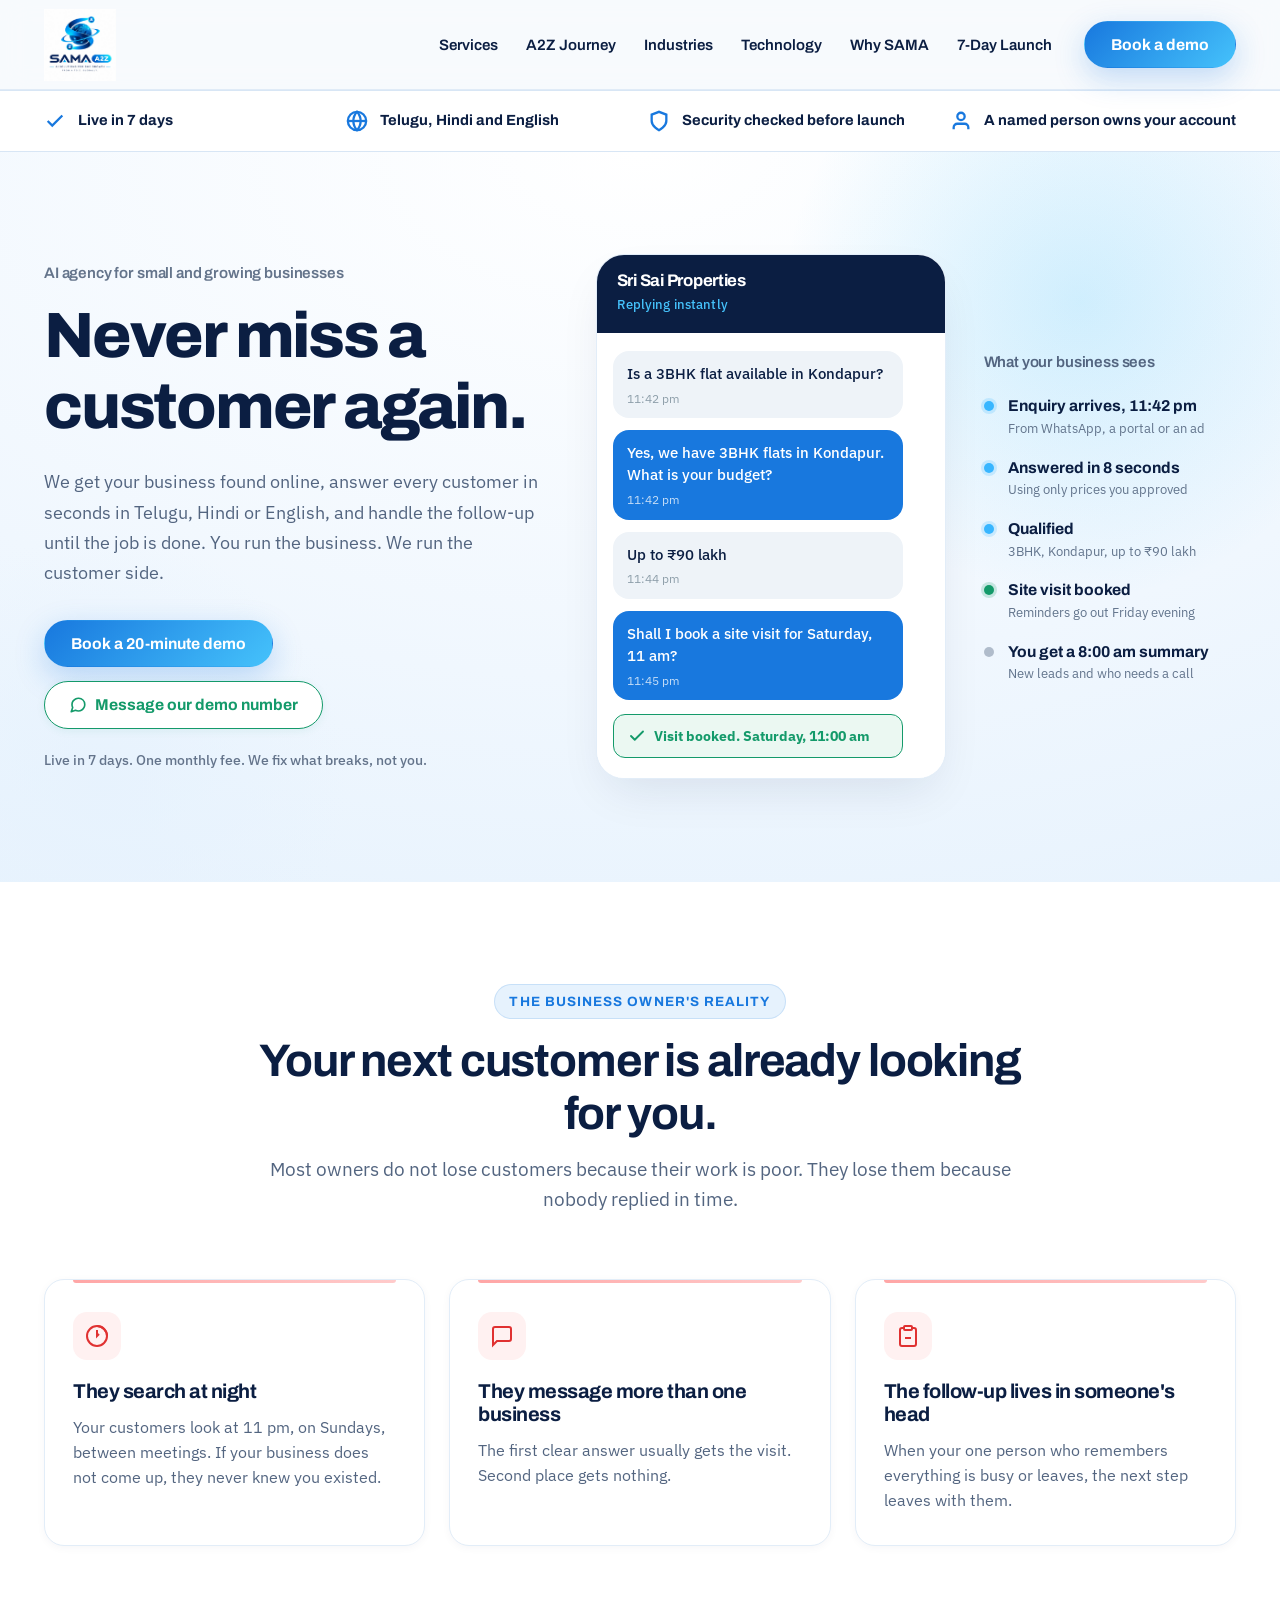
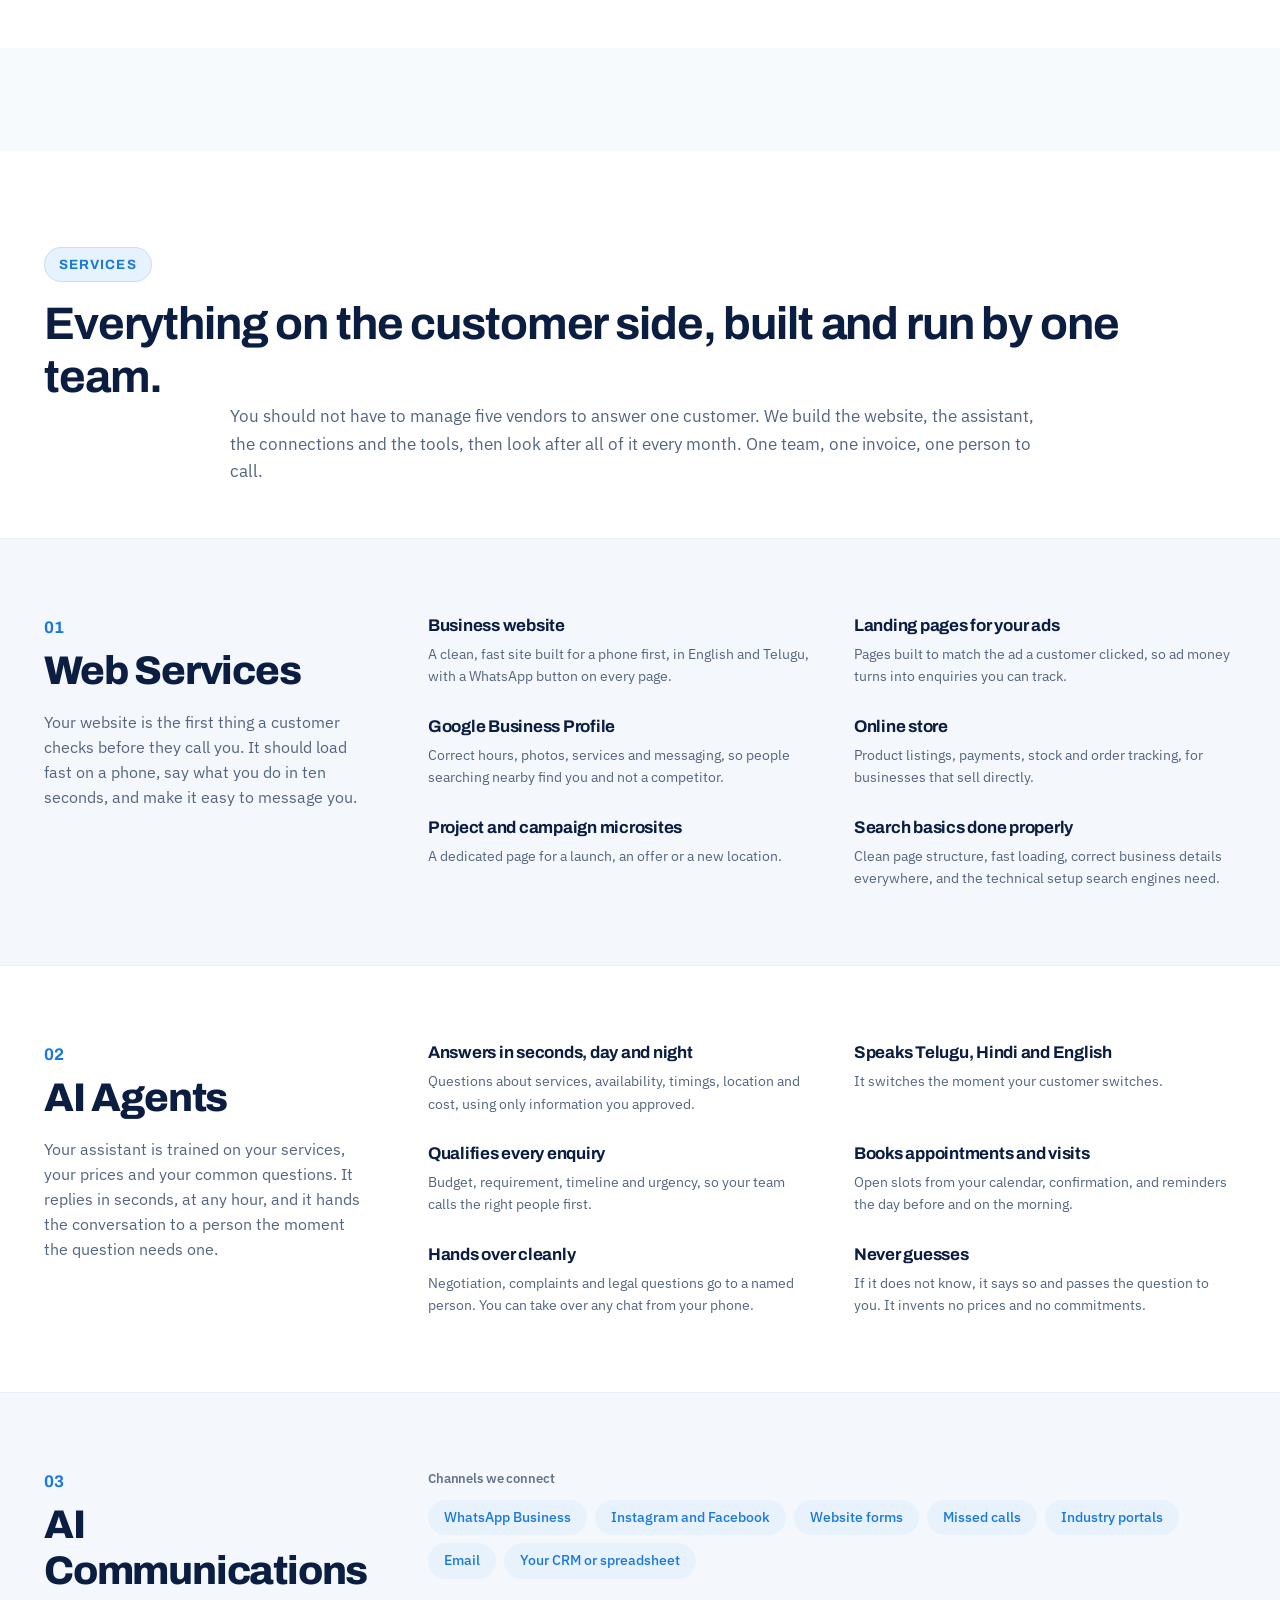
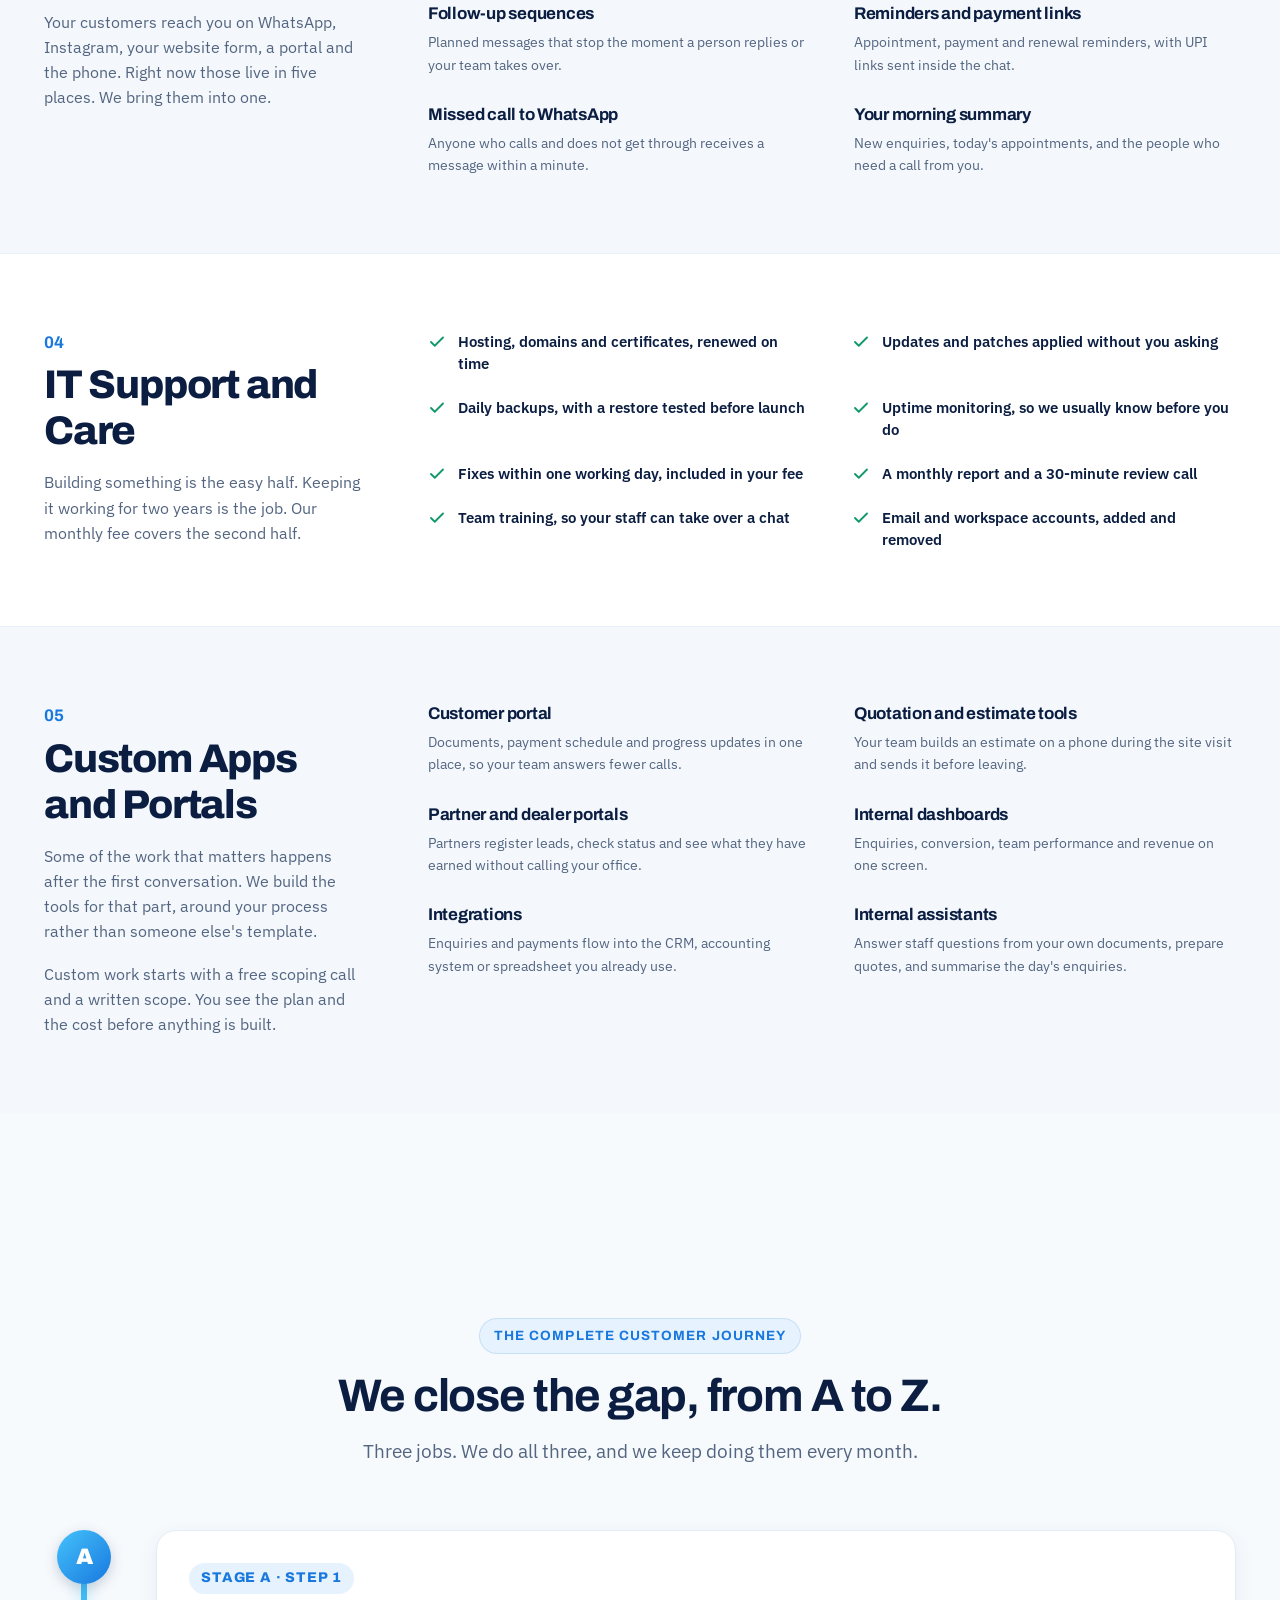
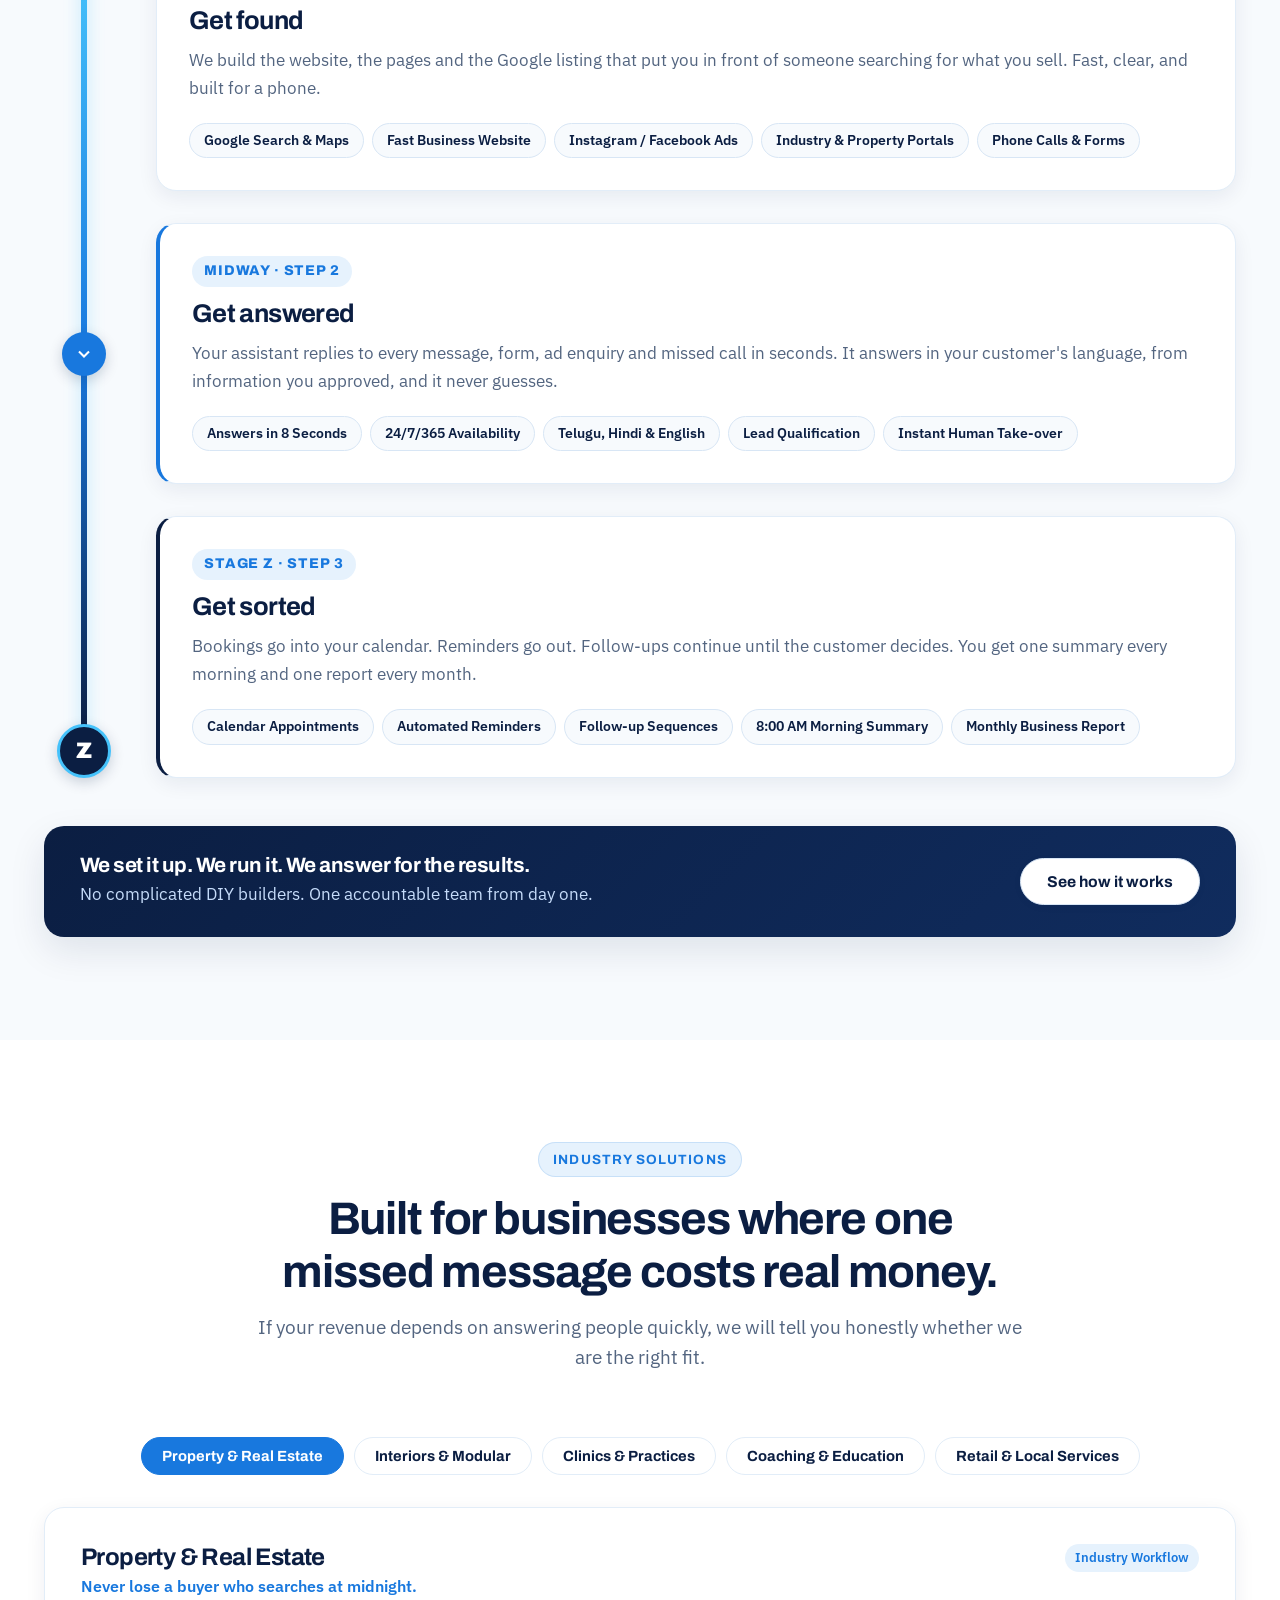
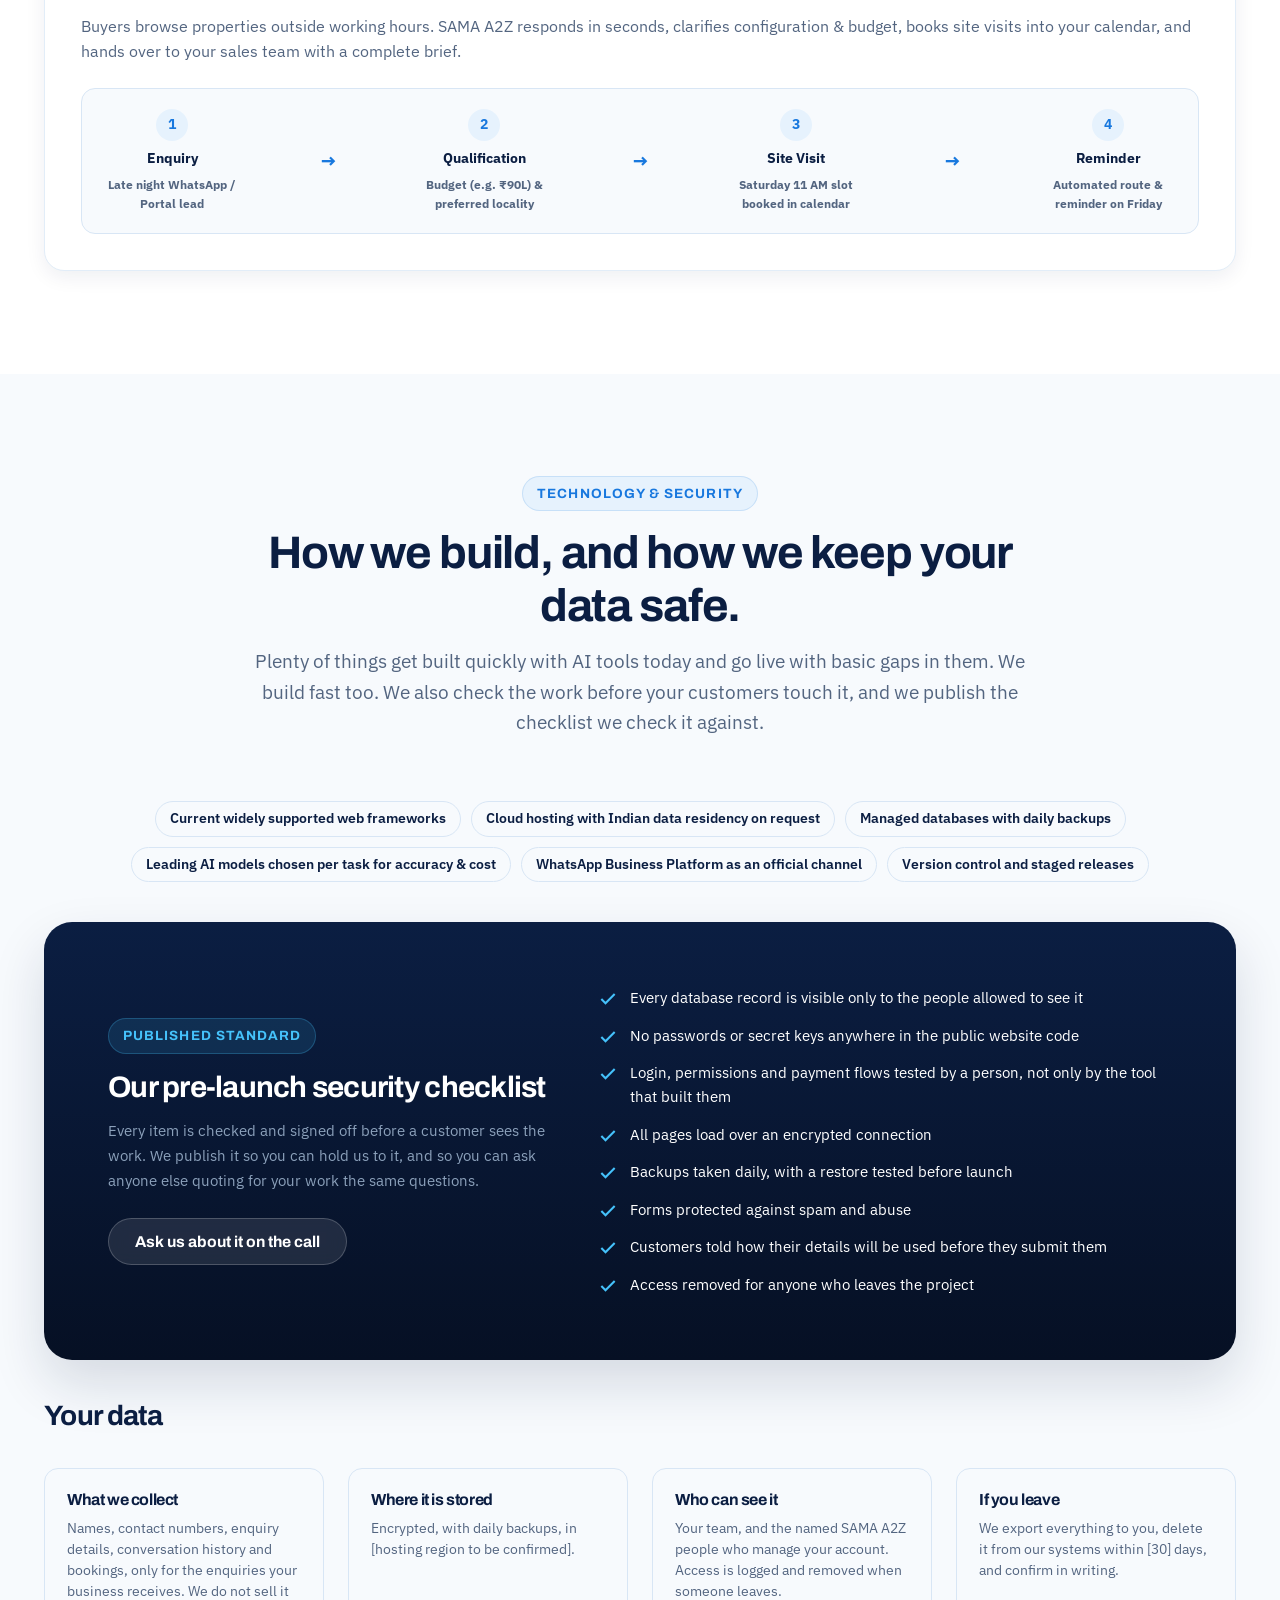
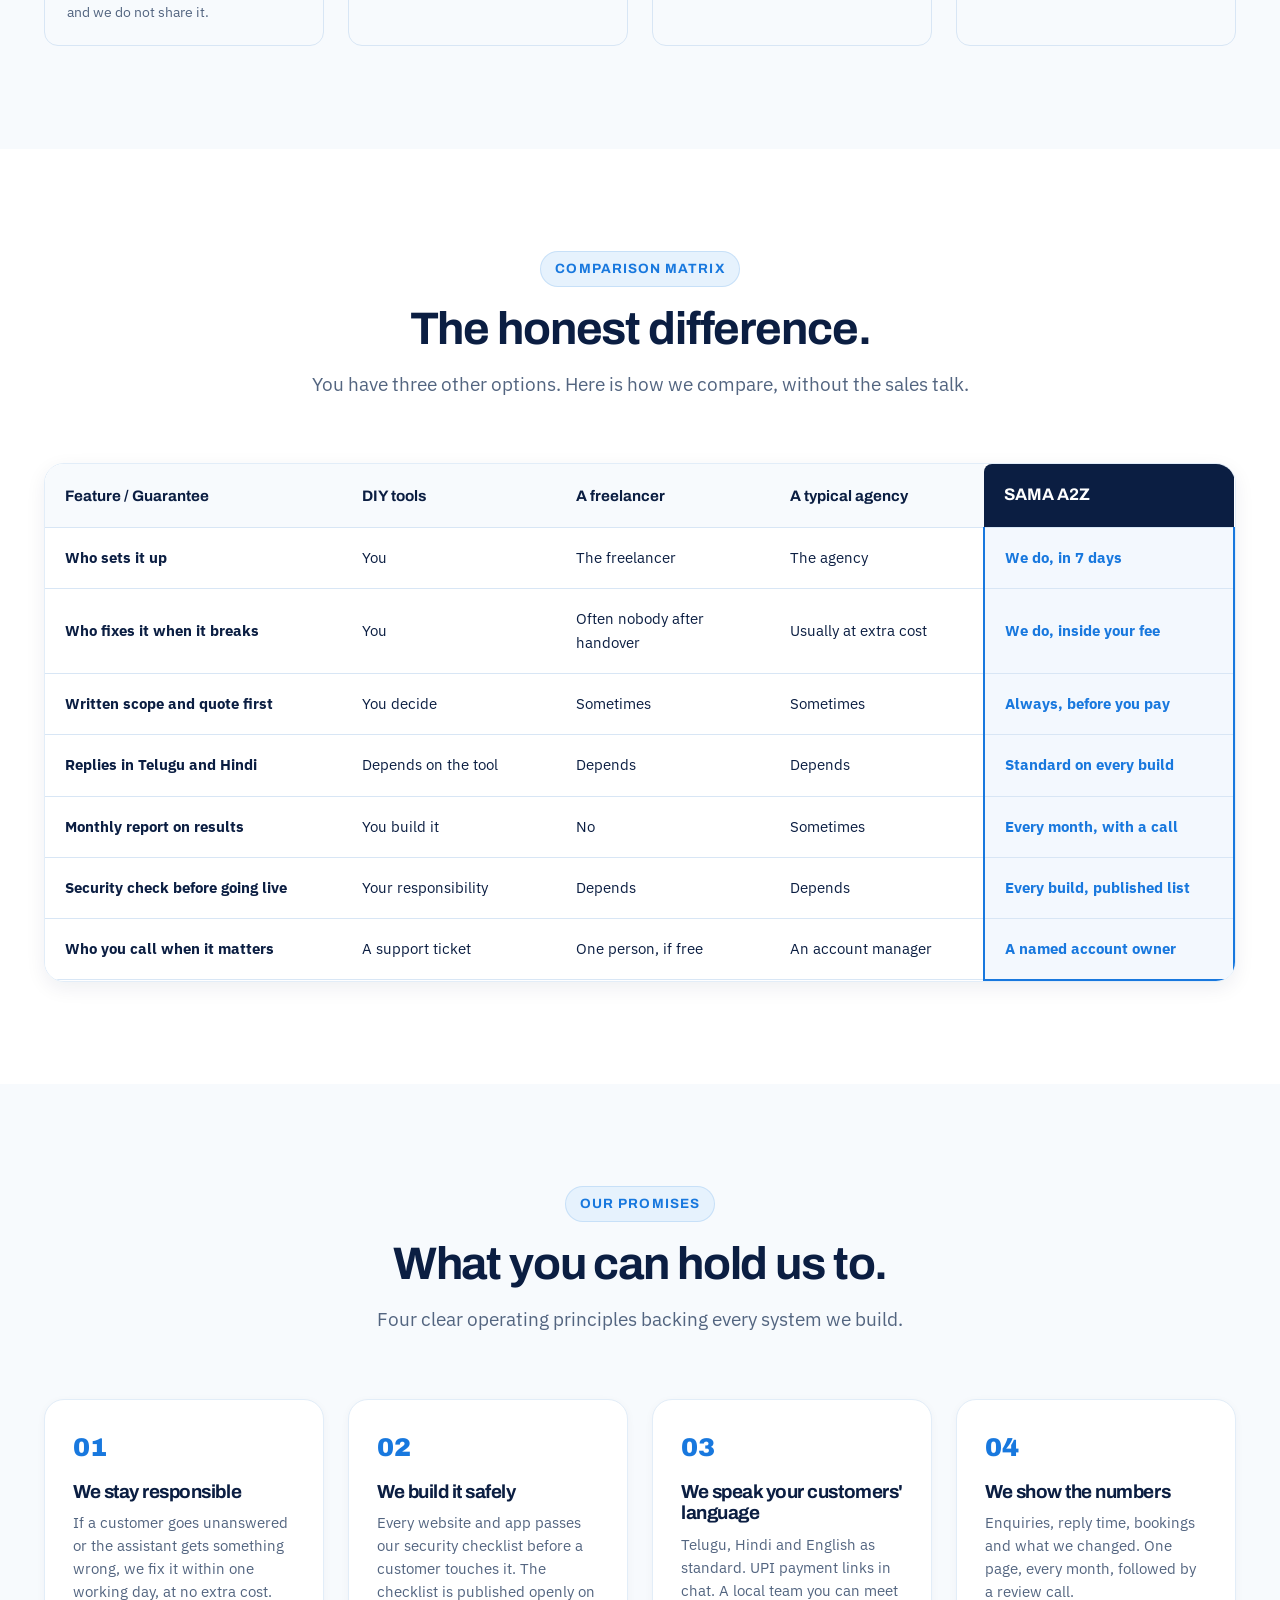
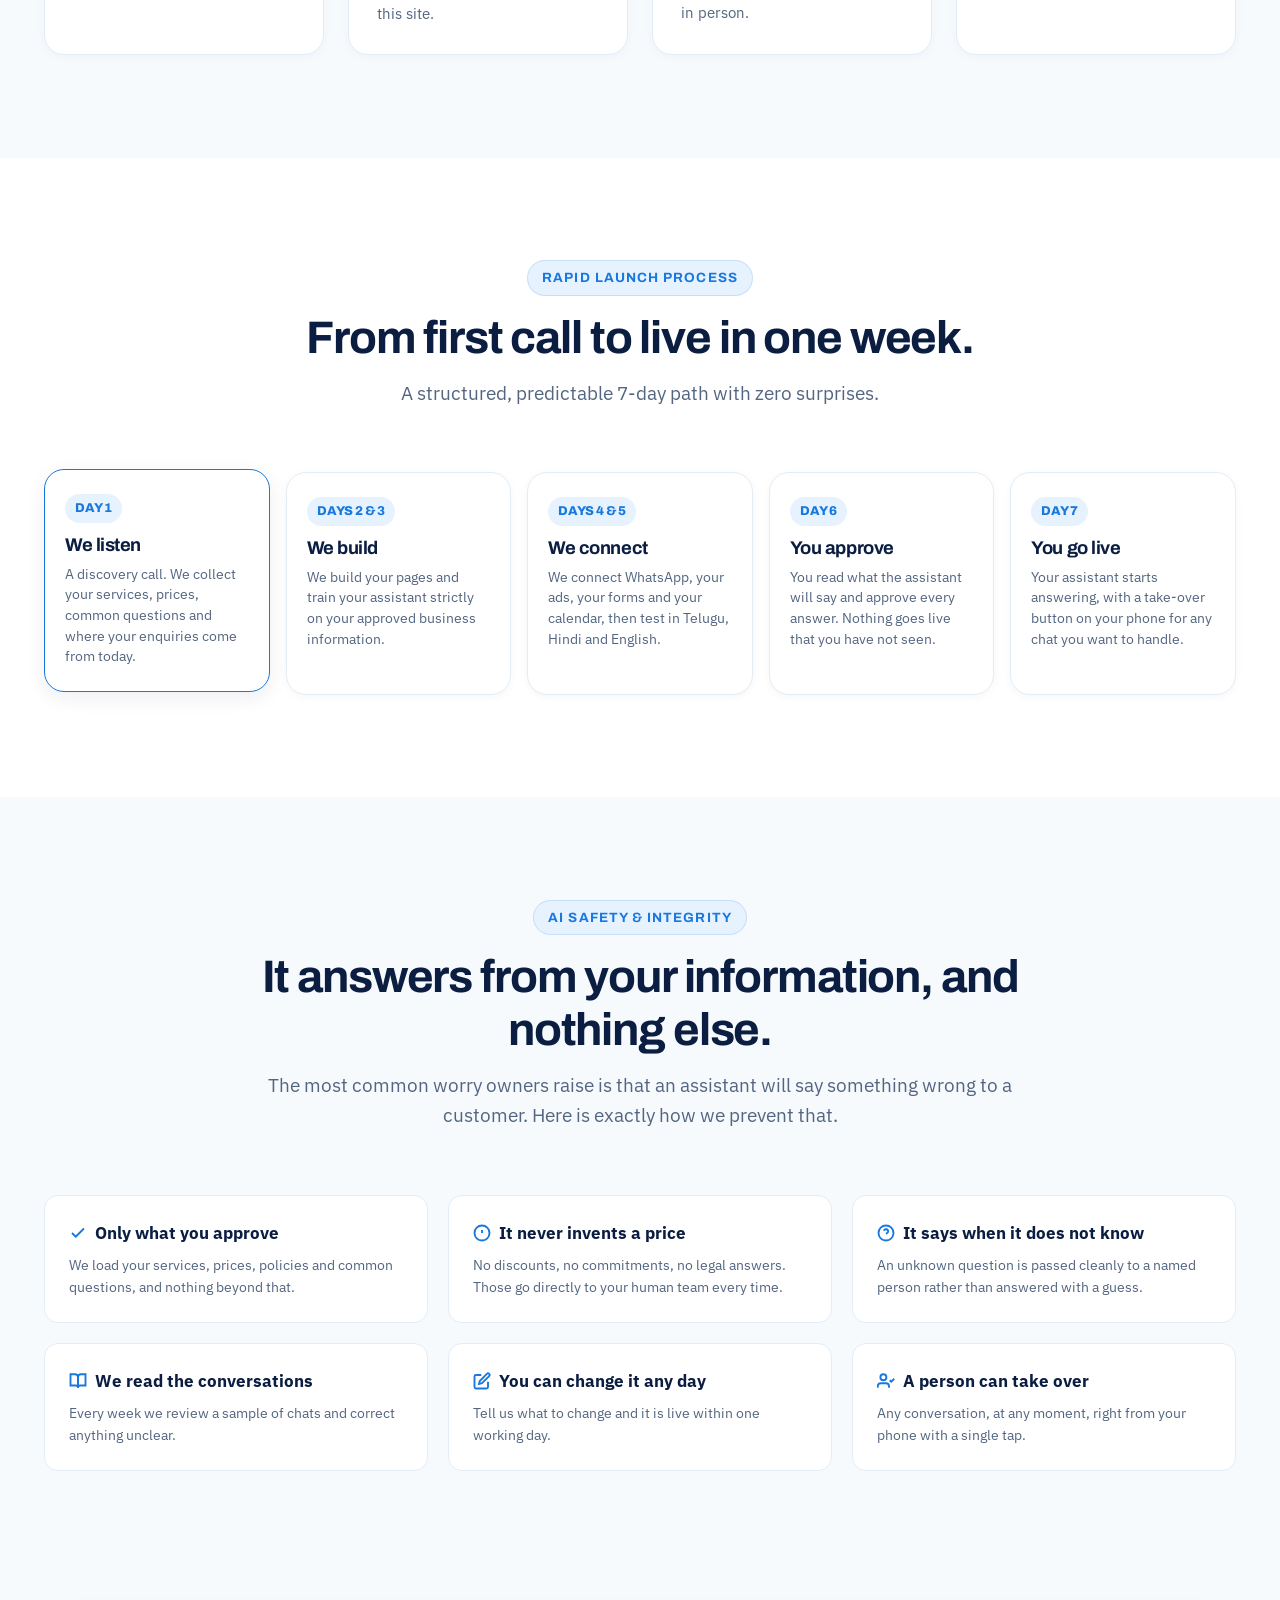
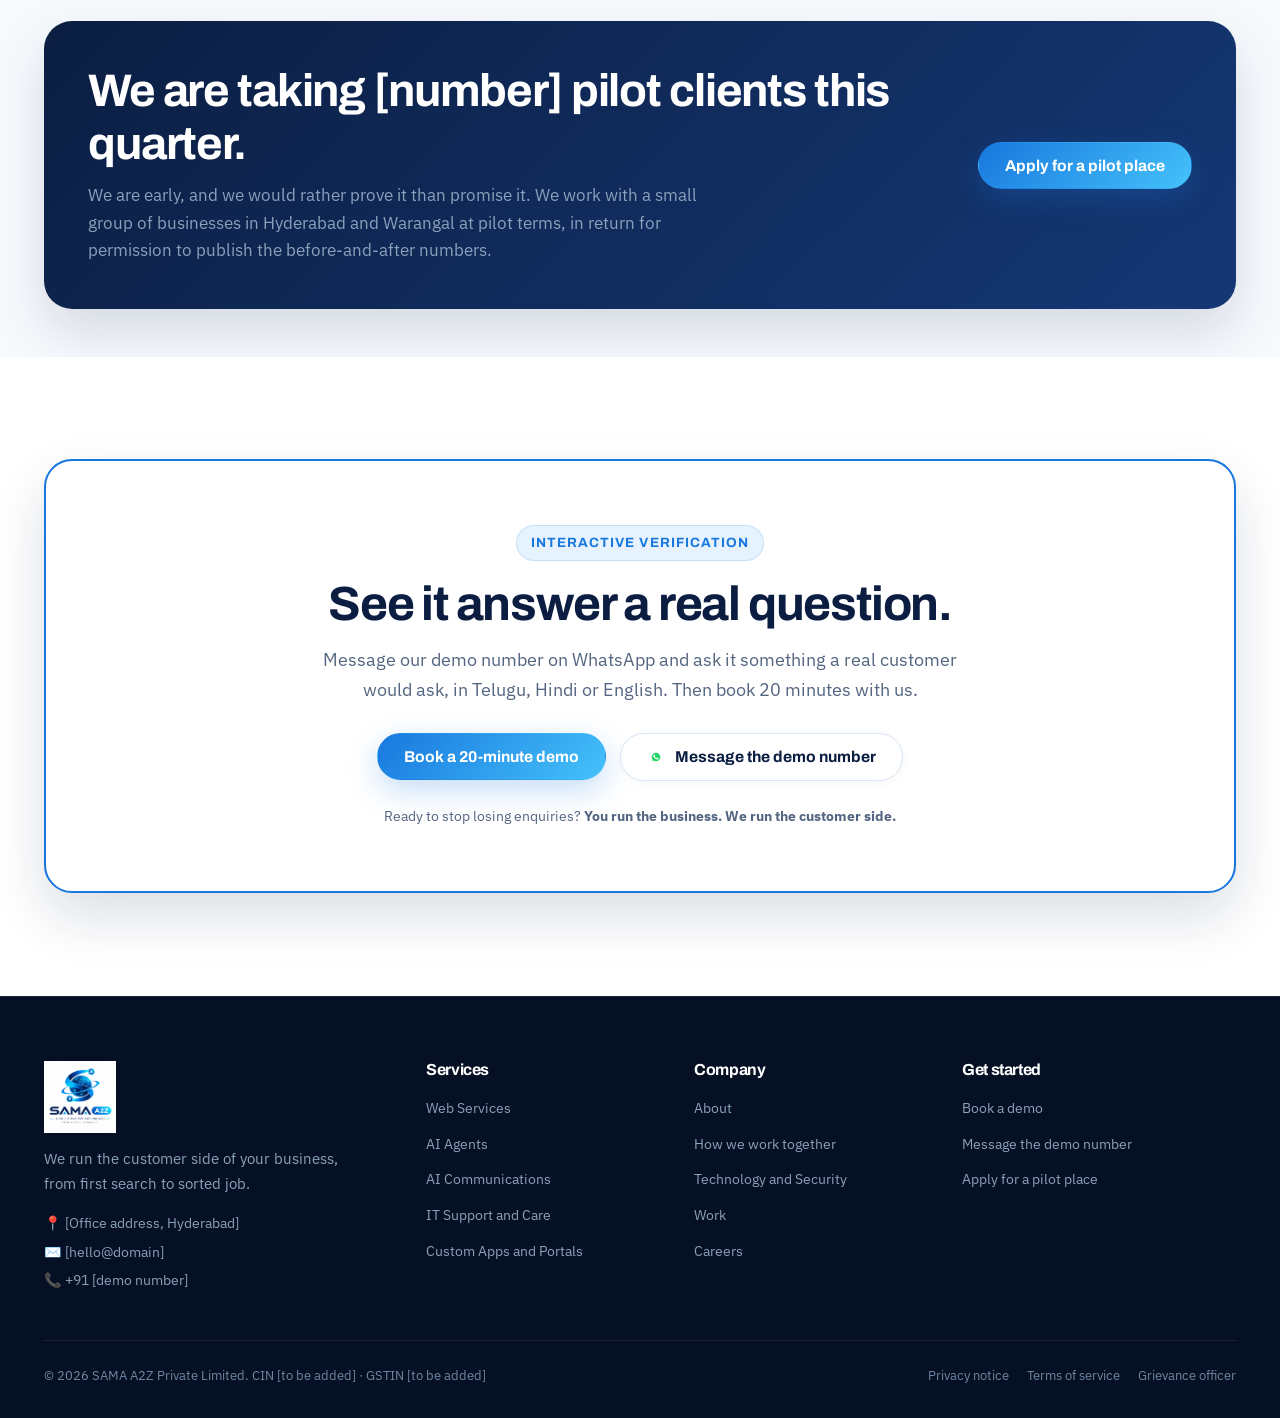
==== commit 3eab2daa: "changes done" ====
--- a/index.html
+++ b/index.html
@@ -90,77 +90,119 @@
         <div class="hero-grid">
           <!-- Left Hero Content -->
           <div class="hero-content">
-            <div class="eyebrow">AI agency for small and growing businesses</div>
-            <h1 class="hero-title">Never miss a <span class="highlight-blue">customer again.</span></h1>
-            <p class="hero-subhead">You run the business. We run the customer side.</p>
+            <div class="hero-eyebrow">AI agency for small and growing businesses</div>
+            <h1 class="hero-title">Never miss a<br>customer again.</h1>
             <p class="hero-desc">
-              We get your business found online, answer every customer in seconds in Telugu, Hindi or English, and handle the follow-up until the job is done.
+              We get your business found online, answer every customer in seconds in Telugu, Hindi or English, and handle the follow-up until the job is done. You run the business. We run the customer side.
             </p>
             
             <div class="btn-group">
               <button type="button" class="btn btn-primary" data-open-demo>Book a 20-minute demo</button>
-              <button type="button" class="btn btn-secondary" data-whatsapp-direct>
-                <svg width="18" height="18" viewBox="0 0 24 24" fill="#25D366"><path d="M12.031 6.172c-3.181 0-5.767 2.586-5.768 5.766-.001 1.298.38 2.27 1.019 3.287l-.582 2.128 2.182-.573c.978.58 1.911.928 3.145.929 3.178 0 5.767-2.587 5.768-5.766.001-3.187-2.575-5.77-5.764-5.771zm3.392 8.244c-.144.405-.837.774-1.17.824-.299.045-.677.063-1.092-.069-.252-.08-.575-.187-.988-.365-1.739-.751-2.874-2.502-2.961-2.617-.087-.116-.708-.94-.708-1.793s.448-1.273.607-1.446c.159-.173.346-.217.462-.217l.332.006c.106.005.249-.04.39.298.144.347.491 1.2.534 1.287.043.087.072.188.014.304-.058.116-.087.188-.173.289l-.26.304c-.087.086-.177.18-.076.354.101.174.449.741.964 1.201.662.591 1.221.774 1.394.861.173.086.275.072.376-.044.101-.116.433-.506.549-.68.116-.173.231-.145.39-.087s1.011.477 1.184.564.289.13.332.202c.045.072.045.419-.099.824z"/></svg>
+              <button type="button" class="btn btn-whatsapp-outline" data-whatsapp-direct>
+                <svg width="18" height="18" viewBox="0 0 24 24" fill="none" stroke="#149A6A" stroke-width="2.2" stroke-linecap="round" stroke-linejoin="round">
+                  <path d="M21 11.5a8.38 8.38 0 0 1-.9 3.8 8.5 8.5 0 0 1-7.6 4.7 8.38 8.38 0 0 1-3.8-.9L3 21l1.9-5.7a8.38 8.38 0 0 1-.9-3.8 8.5 8.5 0 0 1 4.7-7.6 8.38 8.38 0 0 1 3.8-.9h.5a8.48 8.48 0 0 1 8 8v.5z"></path>
+                </svg>
                 Message our demo number
               </button>
             </div>
 
-            <div class="hero-guarantee">
-              <span class="dot"></span>
-              <span>Live in 7 days. One monthly fee. We fix what breaks, not you.</span>
-            </div>
-          </div>
-
-          <!-- Right Hero Live Interactive Demo Unit -->
-          <div class="demo-stage" aria-label="Interactive Demonstration">
-            <div class="demo-stage-header">
-              <div class="demo-tabs">
-                <button type="button" class="demo-tab-btn active" data-scenario="realestate">Sri Sai Properties</button>
-                <button type="button" class="demo-tab-btn" data-scenario="interiors">Interiors & Modular</button>
-                <button type="button" class="demo-tab-btn" data-scenario="clinic">Dental Clinic</button>
-              </div>
-              <span class="badge badge-green">● Live Simulator</span>
-            </div>
-
-            <div class="demo-stage-body">
-              <!-- Left: WhatsApp Simulation Phone -->
-              <div class="chat-device">
-                <div class="chat-device-top">
-                  <div class="chat-device-profile">
-                    <div class="chat-avatar" id="chatContactAvatar">SSP</div>
-                    <div>
-                      <div class="chat-name" id="chatContactName">Sri Sai Properties</div>
-                      <div class="chat-status"><span class="chat-status-dot"></span> Replying instantly (AI)</div>
-                    </div>
+            <p class="hero-guarantee-plain">
+              Live in 7 days. One monthly fee. We fix what breaks, not you.
+            </p>
+          </div>
+
+          <!-- Right Hero Customer Journey Showcase (Phone + What Your Business Sees) -->
+          <div class="sama-hero-showcase" aria-label="SAMA A2Z Real-Time Customer Experience">
+            <!-- Left: Phone Device Mockup -->
+            <div class="sama-phone-device">
+              <div class="sama-phone-header">
+                <div class="sama-phone-title">Sri Sai Properties</div>
+                <div class="sama-phone-subtitle">Replying instantly</div>
+              </div>
+
+              <div class="sama-phone-chat">
+                <!-- Bubble 1: Customer (Incoming) -->
+                <div class="sama-bubble bubble-customer">
+                  <div class="bubble-primary">Is a 3BHK flat available in Kondapur?</div>
+                  <div class="bubble-timestamp">11:42 pm</div>
+                </div>
+
+                <!-- Bubble 2: SAMA AI (Outgoing) -->
+                <div class="sama-bubble bubble-ai">
+                  <div class="bubble-primary">Yes, we have 3BHK flats in Kondapur. What is your budget?</div>
+                  <div class="bubble-timestamp">11:42 pm</div>
+                </div>
+
+                <!-- Bubble 3: Customer (Incoming) -->
+                <div class="sama-bubble bubble-customer">
+                  <div class="bubble-primary">Up to ₹90 lakh</div>
+                  <div class="bubble-timestamp">11:44 pm</div>
+                </div>
+
+                <!-- Bubble 4: SAMA AI (Outgoing) -->
+                <div class="sama-bubble bubble-ai">
+                  <div class="bubble-primary">Shall I book a site visit for Saturday, 11 am?</div>
+                  <div class="bubble-timestamp">11:45 pm</div>
+                </div>
+
+                <!-- Visit Booked Confirmation Badge -->
+                <div class="sama-booking-confirmed">
+                  <svg width="18" height="18" viewBox="0 0 24 24" fill="none" stroke="#149A6A" stroke-width="2.5" stroke-linecap="round" stroke-linejoin="round">
+                    <polyline points="20 6 9 17 4 12"></polyline>
+                  </svg>
+                  <span>Visit booked. Saturday, 11:00 am</span>
+                </div>
+              </div>
+            </div>
+
+            <!-- Right: What Your Business Sees -->
+            <div class="sama-business-feed">
+              <div class="business-feed-heading">What your business sees</div>
+
+              <div class="business-feed-list">
+                <!-- Step 1 -->
+                <div class="business-feed-item">
+                  <span class="feed-indicator dot-sky"></span>
+                  <div class="feed-text-block">
+                    <div class="feed-step-title">Enquiry arrives, 11:42 pm</div>
+                    <div class="feed-step-desc">From WhatsApp, a portal or an ad</div>
                   </div>
-                  <svg width="18" height="18" viewBox="0 0 24 24" fill="none" stroke="currentColor" stroke-width="2"><circle cx="12" cy="12" r="1"></circle><circle cx="12" cy="5" r="1"></circle><circle cx="12" cy="19" r="1"></circle></svg>
-                </div>
-
-                <div class="chat-messages" id="chatMessages">
-                  <!-- Injected via chat-simulator.js -->
-                </div>
-              </div>
-
-              <!-- Right: What Your Business Sees (Operator HUD) -->
-              <div class="business-hud">
-                <div>
-                  <div class="business-hud-header">
-                    <div class="business-hud-title">
-                      <svg width="14" height="14" viewBox="0 0 24 24" fill="none" stroke="currentColor" stroke-width="2.5"><circle cx="12" cy="12" r="10"></circle><polyline points="12 6 12 12 16 14"></polyline></svg>
-                      What your business sees
-                    </div>
+                </div>
+
+                <!-- Step 2 -->
+                <div class="business-feed-item">
+                  <span class="feed-indicator dot-sky"></span>
+                  <div class="feed-text-block">
+                    <div class="feed-step-title">Answered in 8 seconds</div>
+                    <div class="feed-step-desc">Using only prices you approved</div>
                   </div>
-                  <div class="hud-step-list" id="hudStepList">
-                    <!-- Synced dynamically with chat -->
+                </div>
+
+                <!-- Step 3 -->
+                <div class="business-feed-item">
+                  <span class="feed-indicator dot-sky"></span>
+                  <div class="feed-text-block">
+                    <div class="feed-step-title">Qualified</div>
+                    <div class="feed-step-desc">3BHK, Kondapur, up to ₹90 lakh</div>
                   </div>
                 </div>
 
-                <div class="hud-footer">
-                  <div class="hud-live-tag">
-                    <span class="pulse"></span>
-                    <span>Zero missed leads</span>
+                <!-- Step 4 -->
+                <div class="business-feed-item">
+                  <span class="feed-indicator dot-green"></span>
+                  <div class="feed-text-block">
+                    <div class="feed-step-title">Site visit booked</div>
+                    <div class="feed-step-desc">Reminders go out Friday evening</div>
                   </div>
-                  <span>Telugu / Hindi / English</span>
+                </div>
+
+                <!-- Step 5 -->
+                <div class="business-feed-item">
+                  <span class="feed-indicator dot-slate"></span>
+                  <div class="feed-text-block">
+                    <div class="feed-step-title">You get a 8:00 am summary</div>
+                    <div class="feed-step-desc">New leads and who needs a call</div>
+                  </div>
                 </div>
               </div>
             </div>
@@ -215,6 +257,255 @@
               When your one person who remembers everything is busy or leaves, the next step leaves with them.
             </p>
           </article>
+        </div>
+      </div>
+    </section>
+
+    <!-- =========================================================================
+         ACT 3 — FIVE SERVICES (BUILT & RUN BY ONE TEAM)
+         ========================================================================= -->
+    <!-- =========================================================================
+         ACT 3 — FIVE SERVICES (BUILT & RUN BY ONE TEAM)
+         ========================================================================= -->
+    <section class="services-full-section" id="services">
+      <!-- Section Header -->
+      <div class="services-header-wrap">
+        <div class="container text-center">
+          <div class="eyebrow">Services</div>
+          <h2>Everything on the customer side, built and run by one team.</h2>
+          <p class="section-desc" style="max-width: 820px; margin-inline: auto;">
+            You should not have to manage five vendors to answer one customer. We build the website, the assistant, the connections and the tools, then look after all of it every month. One team, one invoice, one person to call.
+          </p>
+        </div>
+      </div>
+
+      <!-- Service 01: Web Services -->
+      <div class="service-row bg-tint">
+        <div class="container">
+          <div class="service-row-layout">
+            <div class="service-lead-col">
+              <span class="service-badge-num">01</span>
+              <h3 class="service-lead-title">Web Services</h3>
+              <p class="service-lead-desc">
+                Your website is the first thing a customer checks before they call you. It should load fast on a phone, say what you do in ten seconds, and make it easy to message you.
+              </p>
+            </div>
+            <div class="service-features-col">
+              <div class="service-features-grid">
+                <div class="feature-item">
+                  <h4 class="feature-title">Business website</h4>
+                  <p class="feature-desc">A clean, fast site built for a phone first, in English and Telugu, with a WhatsApp button on every page.</p>
+                </div>
+                <div class="feature-item">
+                  <h4 class="feature-title">Landing pages for your ads</h4>
+                  <p class="feature-desc">Pages built to match the ad a customer clicked, so ad money turns into enquiries you can track.</p>
+                </div>
+                <div class="feature-item">
+                  <h4 class="feature-title">Google Business Profile</h4>
+                  <p class="feature-desc">Correct hours, photos, services and messaging, so people searching nearby find you and not a competitor.</p>
+                </div>
+                <div class="feature-item">
+                  <h4 class="feature-title">Online store</h4>
+                  <p class="feature-desc">Product listings, payments, stock and order tracking, for businesses that sell directly.</p>
+                </div>
+                <div class="feature-item">
+                  <h4 class="feature-title">Project and campaign microsites</h4>
+                  <p class="feature-desc">A dedicated page for a launch, an offer or a new location.</p>
+                </div>
+                <div class="feature-item">
+                  <h4 class="feature-title">Search basics done properly</h4>
+                  <p class="feature-desc">Clean page structure, fast loading, correct business details everywhere, and the technical setup search engines need.</p>
+                </div>
+              </div>
+            </div>
+          </div>
+        </div>
+      </div>
+
+      <!-- Service 02: AI Agents -->
+      <div class="service-row bg-white">
+        <div class="container">
+          <div class="service-row-layout">
+            <div class="service-lead-col">
+              <span class="service-badge-num">02</span>
+              <h3 class="service-lead-title">AI Agents</h3>
+              <p class="service-lead-desc">
+                Your assistant is trained on your services, your prices and your common questions. It replies in seconds, at any hour, and it hands the conversation to a person the moment the question needs one.
+              </p>
+            </div>
+            <div class="service-features-col">
+              <div class="service-features-grid">
+                <div class="feature-item">
+                  <h4 class="feature-title">Answers in seconds, day and night</h4>
+                  <p class="feature-desc">Questions about services, availability, timings, location and cost, using only information you approved.</p>
+                </div>
+                <div class="feature-item">
+                  <h4 class="feature-title">Speaks Telugu, Hindi and English</h4>
+                  <p class="feature-desc">It switches the moment your customer switches.</p>
+                </div>
+                <div class="feature-item">
+                  <h4 class="feature-title">Qualifies every enquiry</h4>
+                  <p class="feature-desc">Budget, requirement, timeline and urgency, so your team calls the right people first.</p>
+                </div>
+                <div class="feature-item">
+                  <h4 class="feature-title">Books appointments and visits</h4>
+                  <p class="feature-desc">Open slots from your calendar, confirmation, and reminders the day before and on the morning.</p>
+                </div>
+                <div class="feature-item">
+                  <h4 class="feature-title">Hands over cleanly</h4>
+                  <p class="feature-desc">Negotiation, complaints and legal questions go to a named person. You can take over any chat from your phone.</p>
+                </div>
+                <div class="feature-item">
+                  <h4 class="feature-title">Never guesses</h4>
+                  <p class="feature-desc">If it does not know, it says so and passes the question to you. It invents no prices and no commitments.</p>
+                </div>
+              </div>
+            </div>
+          </div>
+        </div>
+      </div>
+
+      <!-- Service 03: AI Communications -->
+      <div class="service-row bg-tint">
+        <div class="container">
+          <div class="service-row-layout">
+            <div class="service-lead-col">
+              <span class="service-badge-num">03</span>
+              <h3 class="service-lead-title">AI Communications</h3>
+              <p class="service-lead-desc">
+                Your customers reach you on WhatsApp, Instagram, your website form, a portal and the phone. Right now those live in five places. We bring them into one.
+              </p>
+            </div>
+            <div class="service-features-col">
+              <div class="channels-wrap">
+                <div class="channels-label">Channels we connect</div>
+                <div class="channels-chips">
+                  <span class="channel-chip">WhatsApp Business</span>
+                  <span class="channel-chip">Instagram and Facebook</span>
+                  <span class="channel-chip">Website forms</span>
+                  <span class="channel-chip">Missed calls</span>
+                  <span class="channel-chip">Industry portals</span>
+                  <span class="channel-chip">Email</span>
+                  <span class="channel-chip">Your CRM or spreadsheet</span>
+                </div>
+              </div>
+              <div class="service-features-grid" style="margin-top: 24px;">
+                <div class="feature-item">
+                  <h4 class="feature-title">Follow-up sequences</h4>
+                  <p class="feature-desc">Planned messages that stop the moment a person replies or your team takes over.</p>
+                </div>
+                <div class="feature-item">
+                  <h4 class="feature-title">Reminders and payment links</h4>
+                  <p class="feature-desc">Appointment, payment and renewal reminders, with UPI links sent inside the chat.</p>
+                </div>
+                <div class="feature-item">
+                  <h4 class="feature-title">Missed call to WhatsApp</h4>
+                  <p class="feature-desc">Anyone who calls and does not get through receives a message within a minute.</p>
+                </div>
+                <div class="feature-item">
+                  <h4 class="feature-title">Your morning summary</h4>
+                  <p class="feature-desc">New enquiries, today's appointments, and the people who need a call from you.</p>
+                </div>
+              </div>
+            </div>
+          </div>
+        </div>
+      </div>
+
+      <!-- Service 04: IT Support and Care -->
+      <div class="service-row bg-white">
+        <div class="container">
+          <div class="service-row-layout">
+            <div class="service-lead-col">
+              <span class="service-badge-num">04</span>
+              <h3 class="service-lead-title">IT Support and Care</h3>
+              <p class="service-lead-desc">
+                Building something is the easy half. Keeping it working for two years is the job. Our monthly fee covers the second half.
+              </p>
+            </div>
+            <div class="service-features-col">
+              <div class="service-checklist-grid">
+                <div class="service-check-item">
+                  <svg class="check-svg" width="18" height="18" viewBox="0 0 24 24" fill="none" stroke="#149A6A" stroke-width="2.5" stroke-linecap="round" stroke-linejoin="round"><polyline points="20 6 9 17 4 12"></polyline></svg>
+                  <span class="check-label">Hosting, domains and certificates, renewed on time</span>
+                </div>
+                <div class="service-check-item">
+                  <svg class="check-svg" width="18" height="18" viewBox="0 0 24 24" fill="none" stroke="#149A6A" stroke-width="2.5" stroke-linecap="round" stroke-linejoin="round"><polyline points="20 6 9 17 4 12"></polyline></svg>
+                  <span class="check-label">Updates and patches applied without you asking</span>
+                </div>
+                <div class="service-check-item">
+                  <svg class="check-svg" width="18" height="18" viewBox="0 0 24 24" fill="none" stroke="#149A6A" stroke-width="2.5" stroke-linecap="round" stroke-linejoin="round"><polyline points="20 6 9 17 4 12"></polyline></svg>
+                  <span class="check-label">Daily backups, with a restore tested before launch</span>
+                </div>
+                <div class="service-check-item">
+                  <svg class="check-svg" width="18" height="18" viewBox="0 0 24 24" fill="none" stroke="#149A6A" stroke-width="2.5" stroke-linecap="round" stroke-linejoin="round"><polyline points="20 6 9 17 4 12"></polyline></svg>
+                  <span class="check-label">Uptime monitoring, so we usually know before you do</span>
+                </div>
+                <div class="service-check-item">
+                  <svg class="check-svg" width="18" height="18" viewBox="0 0 24 24" fill="none" stroke="#149A6A" stroke-width="2.5" stroke-linecap="round" stroke-linejoin="round"><polyline points="20 6 9 17 4 12"></polyline></svg>
+                  <span class="check-label">Fixes within one working day, included in your fee</span>
+                </div>
+                <div class="service-check-item">
+                  <svg class="check-svg" width="18" height="18" viewBox="0 0 24 24" fill="none" stroke="#149A6A" stroke-width="2.5" stroke-linecap="round" stroke-linejoin="round"><polyline points="20 6 9 17 4 12"></polyline></svg>
+                  <span class="check-label">A monthly report and a 30-minute review call</span>
+                </div>
+                <div class="service-check-item">
+                  <svg class="check-svg" width="18" height="18" viewBox="0 0 24 24" fill="none" stroke="#149A6A" stroke-width="2.5" stroke-linecap="round" stroke-linejoin="round"><polyline points="20 6 9 17 4 12"></polyline></svg>
+                  <span class="check-label">Team training, so your staff can take over a chat</span>
+                </div>
+                <div class="service-check-item">
+                  <svg class="check-svg" width="18" height="18" viewBox="0 0 24 24" fill="none" stroke="#149A6A" stroke-width="2.5" stroke-linecap="round" stroke-linejoin="round"><polyline points="20 6 9 17 4 12"></polyline></svg>
+                  <span class="check-label">Email and workspace accounts, added and removed</span>
+                </div>
+              </div>
+            </div>
+          </div>
+        </div>
+      </div>
+
+      <!-- Service 05: Custom Apps and Portals -->
+      <div class="service-row bg-tint">
+        <div class="container">
+          <div class="service-row-layout">
+            <div class="service-lead-col">
+              <span class="service-badge-num">05</span>
+              <h3 class="service-lead-title">Custom Apps and Portals</h3>
+              <p class="service-lead-desc">
+                Some of the work that matters happens after the first conversation. We build the tools for that part, around your process rather than someone else's template.
+              </p>
+              <p class="service-lead-desc" style="margin-top: 18px;">
+                Custom work starts with a free scoping call and a written scope. You see the plan and the cost before anything is built.
+              </p>
+            </div>
+            <div class="service-features-col">
+              <div class="service-features-grid">
+                <div class="feature-item">
+                  <h4 class="feature-title">Customer portal</h4>
+                  <p class="feature-desc">Documents, payment schedule and progress updates in one place, so your team answers fewer calls.</p>
+                </div>
+                <div class="feature-item">
+                  <h4 class="feature-title">Quotation and estimate tools</h4>
+                  <p class="feature-desc">Your team builds an estimate on a phone during the site visit and sends it before leaving.</p>
+                </div>
+                <div class="feature-item">
+                  <h4 class="feature-title">Partner and dealer portals</h4>
+                  <p class="feature-desc">Partners register leads, check status and see what they have earned without calling your office.</p>
+                </div>
+                <div class="feature-item">
+                  <h4 class="feature-title">Internal dashboards</h4>
+                  <p class="feature-desc">Enquiries, conversion, team performance and revenue on one screen.</p>
+                </div>
+                <div class="feature-item">
+                  <h4 class="feature-title">Integrations</h4>
+                  <p class="feature-desc">Enquiries and payments flow into the CRM, accounting system or spreadsheet you already use.</p>
+                </div>
+                <div class="feature-item">
+                  <h4 class="feature-title">Internal assistants</h4>
+                  <p class="feature-desc">Answer staff questions from your own documents, prepare quotes, and summarise the day's enquiries.</p>
+                </div>
+              </div>
+            </div>
+          </div>
         </div>
       </div>
     </section>
@@ -306,157 +597,126 @@
     </section>
 
     <!-- =========================================================================
-         ACT 3 — FIVE SERVICES (BUILT & RUN BY ONE TEAM)
+         ACT 9 — INDUSTRIES (INTERACTIVE PIPELINE)
          ========================================================================= -->
-    <section class="section" id="services" style="background:#FFFFFF;">
+    <section class="section" id="industries" style="background:#FFFFFF;">
       <div class="container">
         <div class="section-header text-center">
-          <div class="eyebrow">Services</div>
-          <h2>Everything on the customer side, built and run by one team.</h2>
+          <div class="eyebrow">Industry Solutions</div>
+          <h2>Built for businesses where one missed message costs real money.</h2>
           <p class="section-desc">
-            You should not have to manage five vendors to answer one customer. We build the website, the assistant, the connections and the tools, then look after all of it every month. One team, one invoice, one person to call.
+            If your revenue depends on answering people quickly, we will tell you honestly whether we are the right fit.
           </p>
         </div>
 
-        <div class="services-grid">
-          <!-- 01 Web Services -->
-          <article class="service-card col-7">
-            <span class="service-num">01 Web Services</span>
-            <h3 class="service-title">The front door to your business</h3>
-            <p class="service-desc">
-              Your website is the first thing a customer checks before they call you. It should load fast on a phone, say what you do in ten seconds, and make it easy to message you.
-            </p>
-            <div class="service-items-grid">
-              <div class="service-item-box">
-                <div class="service-item-heading">Business website</div>
-                <div class="service-item-text">A clean, fast site built for a phone first, in English and Telugu, with a WhatsApp button on every page.</div>
-              </div>
-              <div class="service-item-box">
-                <div class="service-item-heading">Landing pages for your ads</div>
-                <div class="service-item-text">Pages built to match the ad a customer clicked, so ad money turns into enquiries you can track.</div>
-              </div>
-              <div class="service-item-box">
-                <div class="service-item-heading">Google Business Profile</div>
-                <div class="service-item-text">Correct hours, photos, services and messaging, so people searching nearby find you and not a competitor.</div>
-              </div>
-              <div class="service-item-box">
-                <div class="service-item-heading">Online store & basics</div>
-                <div class="service-item-text">Product listings, payments, stock tracking, and search basics done properly.</div>
-              </div>
-            </div>
-          </article>
-
-          <!-- 02 AI Agents -->
-          <article class="service-card col-5">
-            <span class="service-num">02 AI Agents</span>
-            <h3 class="service-title">An assistant that never sleeps</h3>
-            <p class="service-desc">
-              Trained on your services, prices and common questions. It replies in seconds, at any hour, and hands over to a person the moment the question needs one.
-            </p>
-            <div style="display:flex; flex-direction:column; gap:12px; margin-top:auto;">
-              <div class="service-item-box">
-                <div class="service-item-heading">Speaks Telugu, Hindi and English</div>
-                <div class="service-item-text">Switches seamlessly the moment your customer switches language.</div>
-              </div>
-              <div class="service-item-box">
-                <div class="service-item-heading">Qualifies every enquiry & books visits</div>
-                <div class="service-item-text">Checks budget, requirement and timeline, and books slots directly into your calendar.</div>
-              </div>
-              <div class="service-item-box">
-                <div class="service-item-heading">Never guesses</div>
-                <div class="service-item-text">If it does not know, it says so and passes the question to a named person.</div>
-              </div>
-            </div>
-          </article>
-
-          <!-- 03 AI Communications -->
-          <article class="service-card col-6">
-            <span class="service-num">03 AI Communications</span>
-            <h3 class="service-title">Every channel unified in one place</h3>
-            <p class="service-desc">
-              Your customers reach you on WhatsApp, Instagram, your website form, a portal and the phone. Right now those live in five places. We bring them into one.
-            </p>
-            <div style="display:flex; flex-wrap:wrap; gap:6px; margin-bottom:16px;">
-              <span class="a2z-tag" style="font-size:0.78rem;">WhatsApp Business</span>
-              <span class="a2z-tag" style="font-size:0.78rem;">Instagram & Facebook</span>
-              <span class="a2z-tag" style="font-size:0.78rem;">Website forms</span>
-              <span class="a2z-tag" style="font-size:0.78rem;">Missed calls</span>
-              <span class="a2z-tag" style="font-size:0.78rem;">Industry portals</span>
-              <span class="a2z-tag" style="font-size:0.78rem;">Email & CRM</span>
-            </div>
-            <div class="service-items-grid">
-              <div class="service-item-box">
-                <div class="service-item-heading">Missed call to WhatsApp</div>
-                <div class="service-item-text">Anyone who calls and does not get through receives a message within a minute.</div>
-              </div>
-              <div class="service-item-box">
-                <div class="service-item-heading">Your morning summary</div>
-                <div class="service-item-text">New enquiries, today's appointments, and the people who need a call from you.</div>
-              </div>
-            </div>
-          </article>
-
-          <!-- 04 IT Support and Care -->
-          <article class="service-card col-6">
-            <span class="service-num">04 IT Support & Care</span>
-            <h3 class="service-title">Keeping it working for two years</h3>
-            <p class="service-desc">
-              Building something is the easy half. Keeping it working every single month is the real job. Our monthly fee covers the second half completely.
-            </p>
-            <div class="checklist-grid" style="margin-top:auto;">
-              <div class="checklist-item">
-                <svg width="18" height="18" viewBox="0 0 24 24" fill="none" stroke="currentColor" stroke-width="2.5"><polyline points="20 6 9 17 4 12"></polyline></svg>
-                <span>Hosting, domains & SSL renewed on time</span>
-              </div>
-              <div class="checklist-item">
-                <svg width="18" height="18" viewBox="0 0 24 24" fill="none" stroke="currentColor" stroke-width="2.5"><polyline points="20 6 9 17 4 12"></polyline></svg>
-                <span>Updates & patches applied automatically</span>
-              </div>
-              <div class="checklist-item">
-                <svg width="18" height="18" viewBox="0 0 24 24" fill="none" stroke="currentColor" stroke-width="2.5"><polyline points="20 6 9 17 4 12"></polyline></svg>
-                <span>Daily backups with pre-tested restores</span>
-              </div>
-              <div class="checklist-item">
-                <svg width="18" height="18" viewBox="0 0 24 24" fill="none" stroke="currentColor" stroke-width="2.5"><polyline points="20 6 9 17 4 12"></polyline></svg>
-                <span>Uptime monitoring with proactive alerts</span>
-              </div>
-              <div class="checklist-item">
-                <svg width="18" height="18" viewBox="0 0 24 24" fill="none" stroke="currentColor" stroke-width="2.5"><polyline points="20 6 9 17 4 12"></polyline></svg>
-                <span>Fixes within 1 working day in your fee</span>
-              </div>
-              <div class="checklist-item">
-                <svg width="18" height="18" viewBox="0 0 24 24" fill="none" stroke="currentColor" stroke-width="2.5"><polyline points="20 6 9 17 4 12"></polyline></svg>
-                <span>Monthly report & 30-min review call</span>
-              </div>
-            </div>
-          </article>
-
-          <!-- 05 Custom Apps and Portals -->
-          <article class="service-card col-12">
-            <span class="service-num">05 Custom Apps & Portals</span>
-            <div style="display:grid; grid-template-columns: 1fr 1.8fr; gap:32px;">
-              <div>
-                <h3 class="service-title">Software built around your actual process</h3>
-                <p class="service-desc">
-                  Some of the work that matters happens after the first conversation. We build tools around your process rather than forcing someone else's template. Custom work starts with a free scoping call and a written quote.
-                </p>
-              </div>
-              <div class="service-items-grid" style="grid-template-columns: repeat(3, 1fr);">
-                <div class="service-item-box">
-                  <div class="service-item-heading">Customer portal</div>
-                  <div class="service-item-text">Documents, payment schedules and progress updates in one place.</div>
-                </div>
-                <div class="service-item-box">
-                  <div class="service-item-heading">Quotation & estimate tools</div>
-                  <div class="service-item-text">Your team builds an estimate on a phone during a site visit and sends it.</div>
-                </div>
-                <div class="service-item-box">
-                  <div class="service-item-heading">Internal dashboards</div>
-                  <div class="service-item-text">Enquiries, conversion, team performance and revenue on one screen.</div>
-                </div>
-              </div>
-            </div>
-          </article>
+        <div class="industry-nav">
+          <button type="button" class="industry-btn active" data-industry="property">Property & Real Estate</button>
+          <button type="button" class="industry-btn" data-industry="interiors">Interiors & Modular</button>
+          <button type="button" class="industry-btn" data-industry="clinics">Clinics & Practices</button>
+          <button type="button" class="industry-btn" data-industry="coaching">Coaching & Education</button>
+          <button type="button" class="industry-btn" data-industry="retail">Retail & Local Services</button>
+        </div>
+
+        <div id="industryDisplayContainer">
+          <!-- Injected via app.js -->
+        </div>
+      </div>
+    </section>
+
+    <!-- =========================================================================
+         ACT 8 — TECHNOLOGY & PRE-LAUNCH SECURITY CHECKLIST
+         ========================================================================= -->
+    <section class="section" id="technology" style="background:var(--color-paper);">
+      <div class="container">
+        <div class="section-header text-center">
+          <div class="eyebrow">Technology & Security</div>
+          <h2>How we build, and how we keep your data safe.</h2>
+          <p class="section-desc">
+            Plenty of things get built quickly with AI tools today and go live with basic gaps in them. We build fast too. We also check the work before your customers touch it, and we publish the checklist we check it against.
+          </p>
+        </div>
+
+        <!-- How we build badges -->
+        <div style="display:flex; flex-wrap:wrap; justify-content:center; gap:10px; margin-bottom:36px;">
+          <span class="a2z-tag">Current widely supported web frameworks</span>
+          <span class="a2z-tag">Cloud hosting with Indian data residency on request</span>
+          <span class="a2z-tag">Managed databases with daily backups</span>
+          <span class="a2z-tag">Leading AI models chosen per task for accuracy & cost</span>
+          <span class="a2z-tag">WhatsApp Business Platform as an official channel</span>
+          <span class="a2z-tag">Version control and staged releases</span>
+        </div>
+
+        <!-- Dark Blue Security Checklist Card -->
+        <div class="security-box">
+          <div class="security-inner-grid">
+            <div>
+              <div class="eyebrow eyebrow-dark">Published Standard</div>
+              <h3 style="font-size:1.85rem; color:#FFFFFF; margin-bottom:14px;">Our pre-launch security checklist</h3>
+              <p style="color:var(--color-text-light); margin-bottom:24px; font-size:0.96rem;">
+                Every item is checked and signed off before a customer sees the work. We publish it so you can hold us to it, and so you can ask anyone else quoting for your work the same questions.
+              </p>
+              <button type="button" class="btn btn-dark" data-open-demo data-preset="Security Review">Ask us about it on the call</button>
+            </div>
+
+            <div class="security-checklist-list">
+              <div class="security-check-item">
+                <svg width="20" height="20" viewBox="0 0 24 24" fill="none" stroke="currentColor" stroke-width="2.5"><polyline points="20 6 9 17 4 12"></polyline></svg>
+                <span>Every database record is visible only to the people allowed to see it</span>
+              </div>
+              <div class="security-check-item">
+                <svg width="20" height="20" viewBox="0 0 24 24" fill="none" stroke="currentColor" stroke-width="2.5"><polyline points="20 6 9 17 4 12"></polyline></svg>
+                <span>No passwords or secret keys anywhere in the public website code</span>
+              </div>
+              <div class="security-check-item">
+                <svg width="20" height="20" viewBox="0 0 24 24" fill="none" stroke="currentColor" stroke-width="2.5"><polyline points="20 6 9 17 4 12"></polyline></svg>
+                <span>Login, permissions and payment flows tested by a person, not only by the tool that built them</span>
+              </div>
+              <div class="security-check-item">
+                <svg width="20" height="20" viewBox="0 0 24 24" fill="none" stroke="currentColor" stroke-width="2.5"><polyline points="20 6 9 17 4 12"></polyline></svg>
+                <span>All pages load over an encrypted connection</span>
+              </div>
+              <div class="security-check-item">
+                <svg width="20" height="20" viewBox="0 0 24 24" fill="none" stroke="currentColor" stroke-width="2.5"><polyline points="20 6 9 17 4 12"></polyline></svg>
+                <span>Backups taken daily, with a restore tested before launch</span>
+              </div>
+              <div class="security-check-item">
+                <svg width="20" height="20" viewBox="0 0 24 24" fill="none" stroke="currentColor" stroke-width="2.5"><polyline points="20 6 9 17 4 12"></polyline></svg>
+                <span>Forms protected against spam and abuse</span>
+              </div>
+              <div class="security-check-item">
+                <svg width="20" height="20" viewBox="0 0 24 24" fill="none" stroke="currentColor" stroke-width="2.5"><polyline points="20 6 9 17 4 12"></polyline></svg>
+                <span>Customers told how their details will be used before they submit them</span>
+              </div>
+              <div class="security-check-item">
+                <svg width="20" height="20" viewBox="0 0 24 24" fill="none" stroke="currentColor" stroke-width="2.5"><polyline points="20 6 9 17 4 12"></polyline></svg>
+                <span>Access removed for anyone who leaves the project</span>
+              </div>
+            </div>
+          </div>
+        </div>
+
+        <!-- Your Data 4 Policy Cards -->
+        <div class="section-header" style="margin-top:40px; margin-bottom:20px;">
+          <h3>Your data</h3>
+        </div>
+
+        <div class="data-policy-grid">
+          <div class="data-policy-card">
+            <h4>What we collect</h4>
+            <p>Names, contact numbers, enquiry details, conversation history and bookings, only for the enquiries your business receives. We do not sell it and we do not share it.</p>
+          </div>
+          <div class="data-policy-card">
+            <h4>Where it is stored</h4>
+            <p>Encrypted, with daily backups, in [hosting region to be confirmed].</p>
+          </div>
+          <div class="data-policy-card">
+            <h4>Who can see it</h4>
+            <p>Your team, and the named SAMA A2Z people who manage your account. Access is logged and removed when someone leaves.</p>
+          </div>
+          <div class="data-policy-card">
+            <h4>If you leave</h4>
+            <p>We export everything to you, delete it from our systems within [30] days, and confirm in writing.</p>
+          </div>
         </div>
       </div>
     </section>
@@ -704,131 +964,6 @@
     </section>
 
     <!-- =========================================================================
-         ACT 8 — TECHNOLOGY & PRE-LAUNCH SECURITY CHECKLIST
-         ========================================================================= -->
-    <section class="section" id="technology" style="background:#FFFFFF;">
-      <div class="container">
-        <div class="section-header text-center">
-          <div class="eyebrow">Technology & Security</div>
-          <h2>How we build, and how we keep your data safe.</h2>
-          <p class="section-desc">
-            Plenty of things get built quickly with AI tools today and go live with basic gaps in them. We build fast too. We also check the work before your customers touch it, and we publish the checklist we check it against.
-          </p>
-        </div>
-
-        <!-- How we build badges -->
-        <div style="display:flex; flex-wrap:wrap; justify-content:center; gap:10px; margin-bottom:36px;">
-          <span class="a2z-tag">Current widely supported web frameworks</span>
-          <span class="a2z-tag">Cloud hosting with Indian data residency on request</span>
-          <span class="a2z-tag">Managed databases with daily backups</span>
-          <span class="a2z-tag">Leading AI models chosen per task for accuracy & cost</span>
-          <span class="a2z-tag">WhatsApp Business Platform as an official channel</span>
-          <span class="a2z-tag">Version control and staged releases</span>
-        </div>
-
-        <!-- Dark Blue Security Checklist Card -->
-        <div class="security-box">
-          <div class="security-inner-grid">
-            <div>
-              <div class="eyebrow eyebrow-dark">Published Standard</div>
-              <h3 style="font-size:1.85rem; color:#FFFFFF; margin-bottom:14px;">Our pre-launch security checklist</h3>
-              <p style="color:var(--color-text-light); margin-bottom:24px; font-size:0.96rem;">
-                Every item is checked and signed off before a customer sees the work. We publish it so you can hold us to it, and so you can ask anyone else quoting for your work the same questions.
-              </p>
-              <button type="button" class="btn btn-dark" data-open-demo data-preset="Security Review">Ask us about it on the call</button>
-            </div>
-
-            <div class="security-checklist-list">
-              <div class="security-check-item">
-                <svg width="20" height="20" viewBox="0 0 24 24" fill="none" stroke="currentColor" stroke-width="2.5"><polyline points="20 6 9 17 4 12"></polyline></svg>
-                <span>Every database record is visible only to the people allowed to see it</span>
-              </div>
-              <div class="security-check-item">
-                <svg width="20" height="20" viewBox="0 0 24 24" fill="none" stroke="currentColor" stroke-width="2.5"><polyline points="20 6 9 17 4 12"></polyline></svg>
-                <span>No passwords or secret keys anywhere in the public website code</span>
-              </div>
-              <div class="security-check-item">
-                <svg width="20" height="20" viewBox="0 0 24 24" fill="none" stroke="currentColor" stroke-width="2.5"><polyline points="20 6 9 17 4 12"></polyline></svg>
-                <span>Login, permissions and payment flows tested by a person, not only by the tool that built them</span>
-              </div>
-              <div class="security-check-item">
-                <svg width="20" height="20" viewBox="0 0 24 24" fill="none" stroke="currentColor" stroke-width="2.5"><polyline points="20 6 9 17 4 12"></polyline></svg>
-                <span>All pages load over an encrypted connection</span>
-              </div>
-              <div class="security-check-item">
-                <svg width="20" height="20" viewBox="0 0 24 24" fill="none" stroke="currentColor" stroke-width="2.5"><polyline points="20 6 9 17 4 12"></polyline></svg>
-                <span>Backups taken daily, with a restore tested before launch</span>
-              </div>
-              <div class="security-check-item">
-                <svg width="20" height="20" viewBox="0 0 24 24" fill="none" stroke="currentColor" stroke-width="2.5"><polyline points="20 6 9 17 4 12"></polyline></svg>
-                <span>Forms protected against spam and abuse</span>
-              </div>
-              <div class="security-check-item">
-                <svg width="20" height="20" viewBox="0 0 24 24" fill="none" stroke="currentColor" stroke-width="2.5"><polyline points="20 6 9 17 4 12"></polyline></svg>
-                <span>Customers told how their details will be used before they submit them</span>
-              </div>
-              <div class="security-check-item">
-                <svg width="20" height="20" viewBox="0 0 24 24" fill="none" stroke="currentColor" stroke-width="2.5"><polyline points="20 6 9 17 4 12"></polyline></svg>
-                <span>Access removed for anyone who leaves the project</span>
-              </div>
-            </div>
-          </div>
-        </div>
-
-        <!-- Your Data 4 Policy Cards -->
-        <div class="section-header" style="margin-top:40px; margin-bottom:20px;">
-          <h3>Your data</h3>
-        </div>
-
-        <div class="data-policy-grid">
-          <div class="data-policy-card">
-            <h4>What we collect</h4>
-            <p>Names, contact numbers, enquiry details, conversation history and bookings, only for the enquiries your business receives. We do not sell it and we do not share it.</p>
-          </div>
-          <div class="data-policy-card">
-            <h4>Where it is stored</h4>
-            <p>Encrypted, with daily backups, in [hosting region to be confirmed].</p>
-          </div>
-          <div class="data-policy-card">
-            <h4>Who can see it</h4>
-            <p>Your team, and the named SAMA A2Z people who manage your account. Access is logged and removed when someone leaves.</p>
-          </div>
-          <div class="data-policy-card">
-            <h4>If you leave</h4>
-            <p>We export everything to you, delete it from our systems within [30] days, and confirm in writing.</p>
-          </div>
-        </div>
-      </div>
-    </section>
-
-    <!-- =========================================================================
-         ACT 9 — INDUSTRIES (INTERACTIVE PIPELINE)
-         ========================================================================= -->
-    <section class="section" id="industries" style="background:var(--color-paper);">
-      <div class="container">
-        <div class="section-header text-center">
-          <div class="eyebrow">Industry Solutions</div>
-          <h2>Built for businesses where one missed message costs real money.</h2>
-          <p class="section-desc">
-            If your revenue depends on answering people quickly, we will tell you honestly whether we are the right fit.
-          </p>
-        </div>
-
-        <div class="industry-nav">
-          <button type="button" class="industry-btn active" data-industry="property">Property & Real Estate</button>
-          <button type="button" class="industry-btn" data-industry="interiors">Interiors & Modular</button>
-          <button type="button" class="industry-btn" data-industry="clinics">Clinics & Practices</button>
-          <button type="button" class="industry-btn" data-industry="coaching">Coaching & Education</button>
-          <button type="button" class="industry-btn" data-industry="retail">Retail & Local Services</button>
-        </div>
-
-        <div id="industryDisplayContainer">
-          <!-- Injected via app.js -->
-        </div>
-      </div>
-    </section>
-
-    <!-- =========================================================================
          ACT 10 — PILOT CLIENTS BANNER
          ========================================================================= -->
     <section class="container">
--- a/css/main.css
+++ b/css/main.css
@@ -153,9 +153,10 @@
   padding-inline: 24px;
 }
 
-.section {
+.section, section[id] {
   padding-block: clamp(64px, 8vw, 112px);
   position: relative;
+  scroll-margin-top: calc(var(--header-height) + 16px);
 }
 
 .section-dark {
--- a/css/components.css
+++ b/css/components.css
@@ -39,8 +39,8 @@
 
 .hero-grid {
   display: grid;
-  grid-template-columns: 1.15fr 1fr;
-  gap: clamp(32px, 5vw, 64px);
+  grid-template-columns: 1fr 1.28fr;
+  gap: clamp(28px, 4vw, 56px);
   align-items: center;
   position: relative;
   z-index: 1;
@@ -52,360 +52,265 @@
   align-items: flex-start;
 }
 
+.hero-eyebrow {
+  font-family: var(--font-heading);
+  font-size: 0.95rem;
+  font-weight: 600;
+  color: #64748B;
+  margin-bottom: 16px;
+  letter-spacing: -0.01em;
+}
+
 .hero-title {
-  margin-bottom: 20px;
+  font-size: clamp(2.5rem, 5vw, 4.2rem);
+  font-weight: 800;
+  line-height: 1.1;
+  letter-spacing: -0.035em;
   color: var(--color-midnight);
-}
-
-.hero-title .highlight-blue {
-  color: var(--color-signal-blue);
-  background: linear-gradient(135deg, #1878DE 0%, #45C2FB 100%);
-  -webkit-background-clip: text;
-  -webkit-text-fill-color: transparent;
-}
-
-.hero-subhead {
-  font-size: clamp(1.15rem, 1.8vw, 1.35rem);
+  margin-bottom: 24px;
+}
+
+.hero-desc {
+  font-size: 1.15rem;
+  color: #536580;
+  line-height: 1.65;
+  margin-bottom: 32px;
+  max-width: 540px;
+}
+
+.btn-whatsapp-outline {
+  background: #FFFFFF;
+  color: #149A6A;
+  border: 1.5px solid #149A6A;
+  box-shadow: 0 2px 8px rgba(20, 154, 106, 0.08);
+  display: inline-flex;
+  align-items: center;
+  gap: 8px;
+  padding: 14px 24px;
+  border-radius: var(--radius-pill);
+  font-family: var(--font-heading);
+  font-size: 0.98rem;
+  font-weight: 700;
+  cursor: pointer;
+  transition: var(--transition-base);
+}
+
+.btn-whatsapp-outline:hover {
+  background: #F0FAF5;
+  border-color: #0E7B53;
+  color: #0E7B53;
+  transform: translateY(-2px);
+}
+
+.hero-guarantee-plain {
+  font-size: 0.88rem;
+  color: #64748B;
+  margin-top: 20px;
+  font-weight: 500;
+}
+
+/* --------------------------------------------------------------------------
+   SAMA A2Z HERO SHOWCASE (PHONE MOCKUP + WHAT YOUR BUSINESS SEES)
+   Exact match to brand design specification
+   -------------------------------------------------------------------------- */
+.sama-hero-showcase {
+  display: grid;
+  grid-template-columns: 350px 1fr;
+  gap: 32px;
+  align-items: center;
+  position: relative;
+  width: 100%;
+}
+
+/* Phone Device Frame */
+.sama-phone-device {
+  background: #FFFFFF;
+  border-radius: 28px;
+  border: 1.5px solid #E2EDF8;
+  box-shadow: 0 20px 48px -12px rgba(11, 30, 66, 0.1);
+  overflow: hidden;
+  width: 100%;
+  max-width: 350px;
+  display: flex;
+  flex-direction: column;
+  transition: transform var(--transition-base), box-shadow var(--transition-base);
+}
+
+.sama-phone-device:hover {
+  transform: translateY(-2px);
+  box-shadow: 0 26px 56px -10px rgba(11, 30, 66, 0.14);
+}
+
+/* Phone Header */
+.sama-phone-header {
+  background: #0B1E42;
+  padding: 16px 20px 18px;
+  color: #FFFFFF;
+}
+
+.sama-phone-title {
+  font-family: var(--font-heading);
+  font-size: 1.05rem;
+  font-weight: 700;
+  color: #FFFFFF;
+  letter-spacing: -0.015em;
+  line-height: 1.2;
+}
+
+.sama-phone-subtitle {
+  color: #45C2FB;
+  font-size: 0.82rem;
+  font-weight: 500;
+  margin-top: 3px;
+  letter-spacing: 0.01em;
+}
+
+/* Phone Chat Area */
+.sama-phone-chat {
+  padding: 18px 16px 20px;
+  background: #FFFFFF;
+  display: flex;
+  flex-direction: column;
+  gap: 12px;
+}
+
+/* Speech Bubbles */
+.sama-bubble {
+  border-radius: 16px;
+  padding: 12px 14px;
+  width: 92%;
+  line-height: 1.35;
+  box-sizing: border-box;
+}
+
+/* Customer Incoming Bubble */
+.sama-bubble.bubble-customer {
+  align-self: flex-start;
+  background: #EEF3F8;
+  color: #0B1E42;
+}
+
+.sama-bubble.bubble-customer .bubble-primary {
+  font-family: var(--font-body);
+  font-size: 0.94rem;
+  font-weight: 500;
+  color: #0B1E42;
+  line-height: 1.45;
+}
+
+.sama-bubble.bubble-customer .bubble-timestamp {
+  font-size: 0.72rem;
+  color: #8E9FAA;
+  margin-top: 6px;
+}
+
+/* AI Assistant Outgoing Bubble */
+.sama-bubble.bubble-ai {
+  align-self: flex-start;
+  background: #1878DE;
+  color: #FFFFFF;
+}
+
+.sama-bubble.bubble-ai .bubble-primary {
+  font-family: var(--font-body);
+  font-size: 0.94rem;
+  font-weight: 500;
+  color: #FFFFFF;
+  line-height: 1.45;
+}
+
+.sama-bubble.bubble-ai .bubble-timestamp {
+  font-size: 0.72rem;
+  color: rgba(255, 255, 255, 0.75);
+  margin-top: 6px;
+}
+
+/* Booking Confirmed Pill */
+.sama-booking-confirmed {
+  background: #EBF8F2;
+  border: 1.5px solid #149A6A;
+  border-radius: 12px;
+  padding: 10px 14px;
+  display: flex;
+  align-items: center;
+  gap: 8px;
+  color: #149A6A;
+  font-weight: 700;
+  font-size: 0.86rem;
+  margin-top: 2px;
+  width: 92%;
+  box-sizing: border-box;
+}
+
+/* Right Side: What Your Business Sees */
+.sama-business-feed {
+  display: flex;
+  flex-direction: column;
+  justify-content: center;
+  padding-left: 6px;
+}
+
+.business-feed-heading {
+  font-family: var(--font-heading);
+  font-size: 0.95rem;
   font-weight: 600;
-  color: var(--color-midnight);
-  margin-bottom: 12px;
+  color: #536580;
+  margin-bottom: 22px;
+  letter-spacing: -0.01em;
+}
+
+.business-feed-list {
+  display: flex;
+  flex-direction: column;
+  gap: 20px;
+}
+
+.business-feed-item {
+  display: flex;
+  align-items: flex-start;
+  gap: 14px;
+}
+
+.feed-indicator {
+  width: 10px;
+  height: 10px;
+  border-radius: 50%;
+  margin-top: 5px;
+  flex-shrink: 0;
+}
+
+.feed-indicator.dot-sky {
+  background: #38B6FF;
+  box-shadow: 0 0 0 3px rgba(56, 182, 255, 0.2);
+}
+
+.feed-indicator.dot-green {
+  background: #149A6A;
+  box-shadow: 0 0 0 3px rgba(20, 154, 106, 0.2);
+}
+
+.feed-indicator.dot-slate {
+  background: #B0BCCB;
+}
+
+.feed-text-block {
+  display: flex;
+  flex-direction: column;
+}
+
+.feed-step-title {
+  font-family: var(--font-heading);
+  font-size: 0.98rem;
+  font-weight: 700;
+  color: #0B1E42;
+  line-height: 1.25;
+}
+
+.feed-step-desc {
+  font-size: 0.84rem;
+  color: #62748C;
+  margin-top: 3px;
   line-height: 1.4;
-}
-
-.hero-desc {
-  font-size: 1.12rem;
-  color: var(--color-text-muted);
-  margin-bottom: 28px;
-  max-width: 580px;
-  line-height: 1.65;
-}
-
-.hero-guarantee {
-  margin-top: 22px;
-  display: inline-flex;
-  align-items: center;
-  gap: 10px;
-  font-size: 0.88rem;
-  font-weight: 600;
-  color: var(--color-text-muted);
-  background: rgba(255, 255, 255, 0.75);
-  border: 1px solid var(--color-border-subtle);
-  padding: 8px 16px;
-  border-radius: var(--radius-pill);
-}
-
-.hero-guarantee .dot {
-  width: 8px;
-  height: 8px;
-  border-radius: 50%;
-  background-color: var(--color-confirm-green);
-  box-shadow: 0 0 0 3px rgba(20, 154, 106, 0.2);
-}
-
-/* --------------------------------------------------------------------------
-   DUAL DEMO CONTAINER: WHATSAPP CHAT + BUSINESS HUD
-   -------------------------------------------------------------------------- */
-.demo-stage {
-  display: flex;
-  flex-direction: column;
-  gap: 16px;
-  background: #FFFFFF;
-  border: 1px solid var(--color-border-card);
-  border-radius: var(--radius-xl);
-  padding: 20px;
-  box-shadow: var(--shadow-xl);
-  position: relative;
-}
-
-.demo-stage-header {
-  display: flex;
-  align-items: center;
-  justify-content: space-between;
-  border-bottom: 1px solid var(--color-border-subtle);
-  padding-bottom: 12px;
-}
-
-.demo-tabs {
-  display: flex;
-  gap: 8px;
-}
-
-.demo-tab-btn {
-  background: none;
-  border: none;
-  padding: 6px 12px;
-  border-radius: var(--radius-pill);
-  font-size: 0.8rem;
-  font-weight: 700;
-  color: var(--color-text-muted);
-  cursor: pointer;
-  transition: var(--transition-fast);
-}
-
-.demo-tab-btn.active {
-  background: var(--color-ice);
-  color: var(--color-signal-blue);
-}
-
-.demo-stage-body {
-  display: grid;
-  grid-template-columns: 1fr 1fr;
-  gap: 16px;
-}
-
-/* Phone / WhatsApp Mockup */
-.chat-device {
-  background: #EFEAE2;
-  background-image: radial-gradient(#d6cdc4 0.75px, transparent 0.75px);
-  background-size: 16px 16px;
-  border-radius: var(--radius-md);
-  overflow: hidden;
-  border: 1px solid #D1D7DB;
-  display: flex;
-  flex-direction: column;
-  height: 420px;
-  box-shadow: inset 0 2px 6px rgba(0, 0, 0, 0.04);
-}
-
-.chat-device-top {
-  background: #008069;
-  color: #FFFFFF;
-  padding: 10px 12px;
-  display: flex;
-  align-items: center;
-  justify-content: space-between;
-}
-
-.chat-device-profile {
-  display: flex;
-  align-items: center;
-  gap: 10px;
-}
-
-.chat-avatar {
-  width: 34px;
-  height: 34px;
-  border-radius: 50%;
-  background: #FFFFFF;
-  display: flex;
-  align-items: center;
-  justify-content: center;
-  color: #008069;
-  font-weight: 700;
-  font-size: 0.85rem;
-}
-
-.chat-name {
-  font-weight: 700;
-  font-size: 0.88rem;
-  line-height: 1.2;
-}
-
-.chat-status {
-  font-size: 0.72rem;
-  color: #D1F4EC;
-  display: flex;
-  align-items: center;
-  gap: 4px;
-}
-
-.chat-status-dot {
-  width: 6px;
-  height: 6px;
-  border-radius: 50%;
-  background: #25D366;
-}
-
-.chat-messages {
-  flex: 1;
-  padding: 12px;
-  overflow-y: auto;
-  display: flex;
-  flex-direction: column;
-  gap: 10px;
-}
-
-.chat-bubble {
-  max-width: 88%;
-  padding: 8px 12px;
-  border-radius: 8px;
-  font-size: 0.84rem;
-  line-height: 1.35;
-  position: relative;
-  box-shadow: 0 1px 2px rgba(0, 0, 0, 0.1);
-  animation: bubblePop 0.3s ease forwards;
-}
-
-.chat-bubble.customer {
-  align-self: flex-start;
-  background: #FFFFFF;
-  color: #111B21;
-  border-top-left-radius: 0;
-}
-
-.chat-bubble.ai {
-  align-self: flex-end;
-  background: #D9FDD3;
-  color: #111B21;
-  border-top-right-radius: 0;
-}
-
-.chat-bubble .telugu-text {
-  font-family: var(--font-telugu);
-  font-size: 0.88rem;
-  font-weight: 500;
-  color: #111B21;
-  margin-bottom: 2px;
-}
-
-.chat-bubble .sub-text {
-  font-size: 0.75rem;
-  color: #54656F;
-}
-
-.chat-bubble .meta {
-  font-size: 0.65rem;
-  color: #667781;
-  text-align: right;
-  margin-top: 4px;
-  display: flex;
-  align-items: center;
-  justify-content: flex-end;
-  gap: 3px;
-}
-
-.chat-bubble-card {
-  align-self: flex-end;
-  background: #FFFFFF;
-  border-left: 4px solid var(--color-confirm-green);
-  border-radius: 8px;
-  padding: 10px;
-  font-size: 0.8rem;
-  box-shadow: 0 2px 6px rgba(0, 0, 0, 0.08);
-}
-
-.chat-card-title {
-  font-weight: 700;
-  color: var(--color-confirm-green);
-  display: flex;
-  align-items: center;
-  gap: 6px;
-  margin-bottom: 2px;
-}
-
-/* Business HUD (What your business sees) */
-.business-hud {
-  background: var(--color-midnight);
-  border-radius: var(--radius-md);
-  padding: 16px;
-  color: #FFFFFF;
-  display: flex;
-  flex-direction: column;
-  justify-content: space-between;
-}
-
-.business-hud-header {
-  border-bottom: 1px solid rgba(255, 255, 255, 0.12);
-  padding-bottom: 10px;
-  margin-bottom: 12px;
-}
-
-.business-hud-title {
-  font-size: 0.86rem;
-  font-weight: 700;
-  color: var(--color-sky);
-  text-transform: uppercase;
-  letter-spacing: 0.05em;
-  display: flex;
-  align-items: center;
-  gap: 8px;
-}
-
-.hud-step-list {
-  display: flex;
-  flex-direction: column;
-  gap: 12px;
-}
-
-.hud-step-item {
-  display: flex;
-  align-items: flex-start;
-  gap: 10px;
-  font-size: 0.82rem;
-  padding: 8px 10px;
-  border-radius: 8px;
-  background: rgba(255, 255, 255, 0.04);
-  border: 1px solid rgba(255, 255, 255, 0.06);
-  transition: var(--transition-fast);
-}
-
-.hud-step-item.active {
-  background: rgba(24, 120, 222, 0.2);
-  border-color: var(--color-sky);
-}
-
-.hud-step-icon {
-  width: 20px;
-  height: 20px;
-  border-radius: 50%;
-  background: rgba(69, 194, 251, 0.2);
-  color: var(--color-sky);
-  display: flex;
-  align-items: center;
-  justify-content: center;
-  font-size: 0.72rem;
-  font-weight: 700;
-  flex-shrink: 0;
-  margin-top: 2px;
-}
-
-.hud-step-item.completed .hud-step-icon {
-  background: var(--color-confirm-green);
-  color: #FFFFFF;
-}
-
-.hud-step-content {
-  flex: 1;
-}
-
-.hud-step-name {
-  font-weight: 700;
-  color: #FFFFFF;
-  line-height: 1.2;
-}
-
-.hud-step-desc {
-  font-size: 0.74rem;
-  color: var(--color-text-light);
-  margin-top: 2px;
-}
-
-.hud-footer {
-  margin-top: 12px;
-  padding-top: 10px;
-  border-top: 1px solid rgba(255, 255, 255, 0.1);
-  display: flex;
-  align-items: center;
-  justify-content: space-between;
-  font-size: 0.75rem;
-  color: var(--color-text-light);
-}
-
-.hud-live-tag {
-  display: flex;
-  align-items: center;
-  gap: 5px;
-  color: var(--color-confirm-green);
-  font-weight: 700;
-}
-
-.hud-live-tag .pulse {
-  width: 6px;
-  height: 6px;
-  border-radius: 50%;
-  background: var(--color-confirm-green);
-  box-shadow: 0 0 0 2px rgba(20, 154, 106, 0.4);
-  animation: pulseGreen 1.5s infinite;
 }
 
 /* --------------------------------------------------------------------------
@@ -612,120 +517,178 @@
 }
 
 /* --------------------------------------------------------------------------
-   SERVICES SECTION (5 DETAILED PILLARS)
-   -------------------------------------------------------------------------- */
-.services-grid {
+   SERVICES SECTION (5 FULL-WIDTH ROWS)
+   Exact match to brand design screenshots
+   -------------------------------------------------------------------------- */
+.services-full-section {
+  width: 100%;
+  position: relative;
+  scroll-margin-top: calc(var(--header-height) + 16px);
+}
+
+.services-header-wrap {
+  padding-top: clamp(64px, 8vw, 96px);
+  padding-bottom: 52px;
+  background: #FFFFFF;
+}
+
+.service-row {
+  width: 100%;
+  padding-block: clamp(52px, 6vw, 76px);
+  position: relative;
+  border-top: 1px solid rgba(226, 237, 248, 0.75);
+}
+
+.service-row.bg-tint {
+  background: #F4F8FC;
+}
+
+.service-row.bg-white {
+  background: #FFFFFF;
+}
+
+.service-row-layout {
   display: grid;
-  grid-template-columns: repeat(12, 1fr);
-  gap: 24px;
-}
-
-.service-card {
-  background: #FFFFFF;
-  border: 1px solid var(--color-border-card);
-  border-radius: var(--radius-lg);
-  padding: 32px;
-  box-shadow: var(--shadow-sm);
-  display: flex;
-  flex-direction: column;
-  transition: var(--transition-base);
-  position: relative;
-}
-
-.service-card:hover {
-  border-color: var(--color-signal-blue);
-  box-shadow: var(--shadow-lg);
-  transform: translateY(-4px);
-}
-
-.service-card.col-7 {
-  grid-column: span 7;
-}
-
-.service-card.col-5 {
-  grid-column: span 5;
-}
-
-.service-card.col-4 {
-  grid-column: span 4;
-}
-
-.service-card.col-6 {
-  grid-column: span 6;
-}
-
-.service-num {
-  font-family: var(--font-heading);
+  grid-template-columns: 320px 1fr;
+  gap: clamp(36px, 5vw, 68px);
+  align-items: start;
+}
+
+.service-lead-col {
+  display: flex;
+  flex-direction: column;
+}
+
+.service-badge-num {
+  color: #1878DE;
+  font-family: var(--font-heading);
+  font-size: 1.05rem;
+  font-weight: 700;
+  margin-bottom: 6px;
+  display: inline-block;
+  letter-spacing: -0.01em;
+}
+
+.service-lead-title {
+  color: #0B1E42;
+  font-family: var(--font-heading);
+  font-size: clamp(2rem, 3.2vw, 2.5rem);
+  font-weight: 800;
+  letter-spacing: -0.03em;
+  line-height: 1.15;
+  margin-bottom: 16px;
+}
+
+.service-lead-desc {
+  color: #536580;
+  font-size: 0.98rem;
+  line-height: 1.6;
+}
+
+.service-features-col {
+  width: 100%;
+}
+
+.service-features-grid {
+  display: grid;
+  grid-template-columns: 1fr 1fr;
+  gap: 28px 44px;
+}
+
+.feature-item {
+  display: flex;
+  flex-direction: column;
+}
+
+.feature-title {
+  color: #0B1E42;
+  font-family: var(--font-heading);
+  font-size: 1.06rem;
+  font-weight: 700;
+  line-height: 1.3;
+  margin-bottom: 6px;
+  letter-spacing: -0.015em;
+}
+
+.feature-desc {
+  color: #536580;
+  font-size: 0.9rem;
+  line-height: 1.55;
+}
+
+/* Service 03 Channels Chips */
+.channels-wrap {
+  margin-bottom: 16px;
+}
+
+.channels-label {
+  font-size: 0.8rem;
+  font-weight: 600;
+  color: #64748B;
+  margin-bottom: 10px;
+  letter-spacing: -0.01em;
+}
+
+.channels-chips {
+  display: flex;
+  flex-wrap: wrap;
+  gap: 8px;
+}
+
+.channel-chip {
+  background: #E8F2FC;
+  color: #1878DE;
   font-size: 0.85rem;
-  font-weight: 800;
-  color: var(--color-signal-blue);
-  background: var(--color-ice);
-  width: fit-content;
-  padding: 4px 10px;
+  font-weight: 500;
+  padding: 7px 16px;
   border-radius: var(--radius-pill);
-  margin-bottom: 16px;
-}
-
-.service-title {
-  font-size: 1.45rem;
-  margin-bottom: 10px;
-  color: var(--color-midnight);
-}
-
-.service-desc {
-  font-size: 0.96rem;
-  margin-bottom: 24px;
-  line-height: 1.55;
-}
-
-.service-items-grid {
+  display: inline-flex;
+  align-items: center;
+}
+
+/* Service 04 Checklist */
+.service-checklist-grid {
   display: grid;
-  grid-template-columns: repeat(2, 1fr);
-  gap: 16px;
-  margin-top: auto;
-}
-
-.service-item-box {
-  background: var(--color-paper);
-  border: 1px solid var(--color-border-subtle);
-  border-radius: var(--radius-md);
-  padding: 14px;
-}
-
-.service-item-heading {
-  font-family: var(--font-heading);
-  font-size: 0.92rem;
-  font-weight: 700;
-  color: var(--color-midnight);
-  margin-bottom: 4px;
-}
-
-.service-item-text {
-  font-size: 0.82rem;
-  color: var(--color-text-muted);
-  line-height: 1.4;
-}
-
-/* Checklist items for IT support */
-.checklist-grid {
-  display: grid;
-  grid-template-columns: repeat(2, 1fr);
+  grid-template-columns: 1fr 1fr;
+  gap: 22px 40px;
+}
+
+.service-check-item {
+  display: flex;
+  align-items: flex-start;
   gap: 12px;
 }
 
-.checklist-item {
-  display: flex;
-  align-items: flex-start;
-  gap: 8px;
-  font-size: 0.86rem;
-  color: var(--color-midnight);
-  font-weight: 500;
-}
-
-.checklist-item svg {
-  color: var(--color-confirm-green);
+.check-svg {
   flex-shrink: 0;
   margin-top: 3px;
+}
+
+.check-label {
+  color: #0B1E42;
+  font-size: 0.95rem;
+  font-weight: 600;
+  line-height: 1.45;
+}
+
+/* Responsive Overrides for Services Rows */
+@media (max-width: 992px) {
+  .service-row-layout {
+    grid-template-columns: 1fr;
+    gap: 32px;
+  }
+
+  .service-lead-col {
+    max-width: 580px;
+  }
+}
+
+@media (max-width: 640px) {
+  .service-features-grid,
+  .service-checklist-grid {
+    grid-template-columns: 1fr;
+    gap: 20px;
+  }
 }
 
 /* --------------------------------------------------------------------------
@@ -1294,10 +1257,15 @@
 @media (max-width: 1024px) {
   .hero-grid {
     grid-template-columns: 1fr;
+    gap: 48px;
   }
   
-  .demo-stage-body {
+  .sama-hero-showcase {
     grid-template-columns: 1fr;
+    justify-items: center;
+    max-width: 480px;
+    margin-inline: auto;
+    gap: 36px;
   }
 
   .problem-grid,
@@ -1311,9 +1279,6 @@
     grid-template-columns: repeat(3, 1fr);
   }
 
-  .services-grid .service-card {
-    grid-column: span 12 !important;
-  }
 
   .security-inner-grid {
     grid-template-columns: 1fr;
@@ -1346,6 +1311,17 @@
     grid-column: span 1;
   }
 
+  .sama-phone-device {
+    max-width: 100%;
+    border-radius: 22px;
+  }
+
+  .sama-bubble,
+  .sama-booking-confirmed {
+    width: 100%;
+    max-width: 100%;
+  }
+
   .a2z-spine-container {
     grid-template-columns: 1fr;
   }
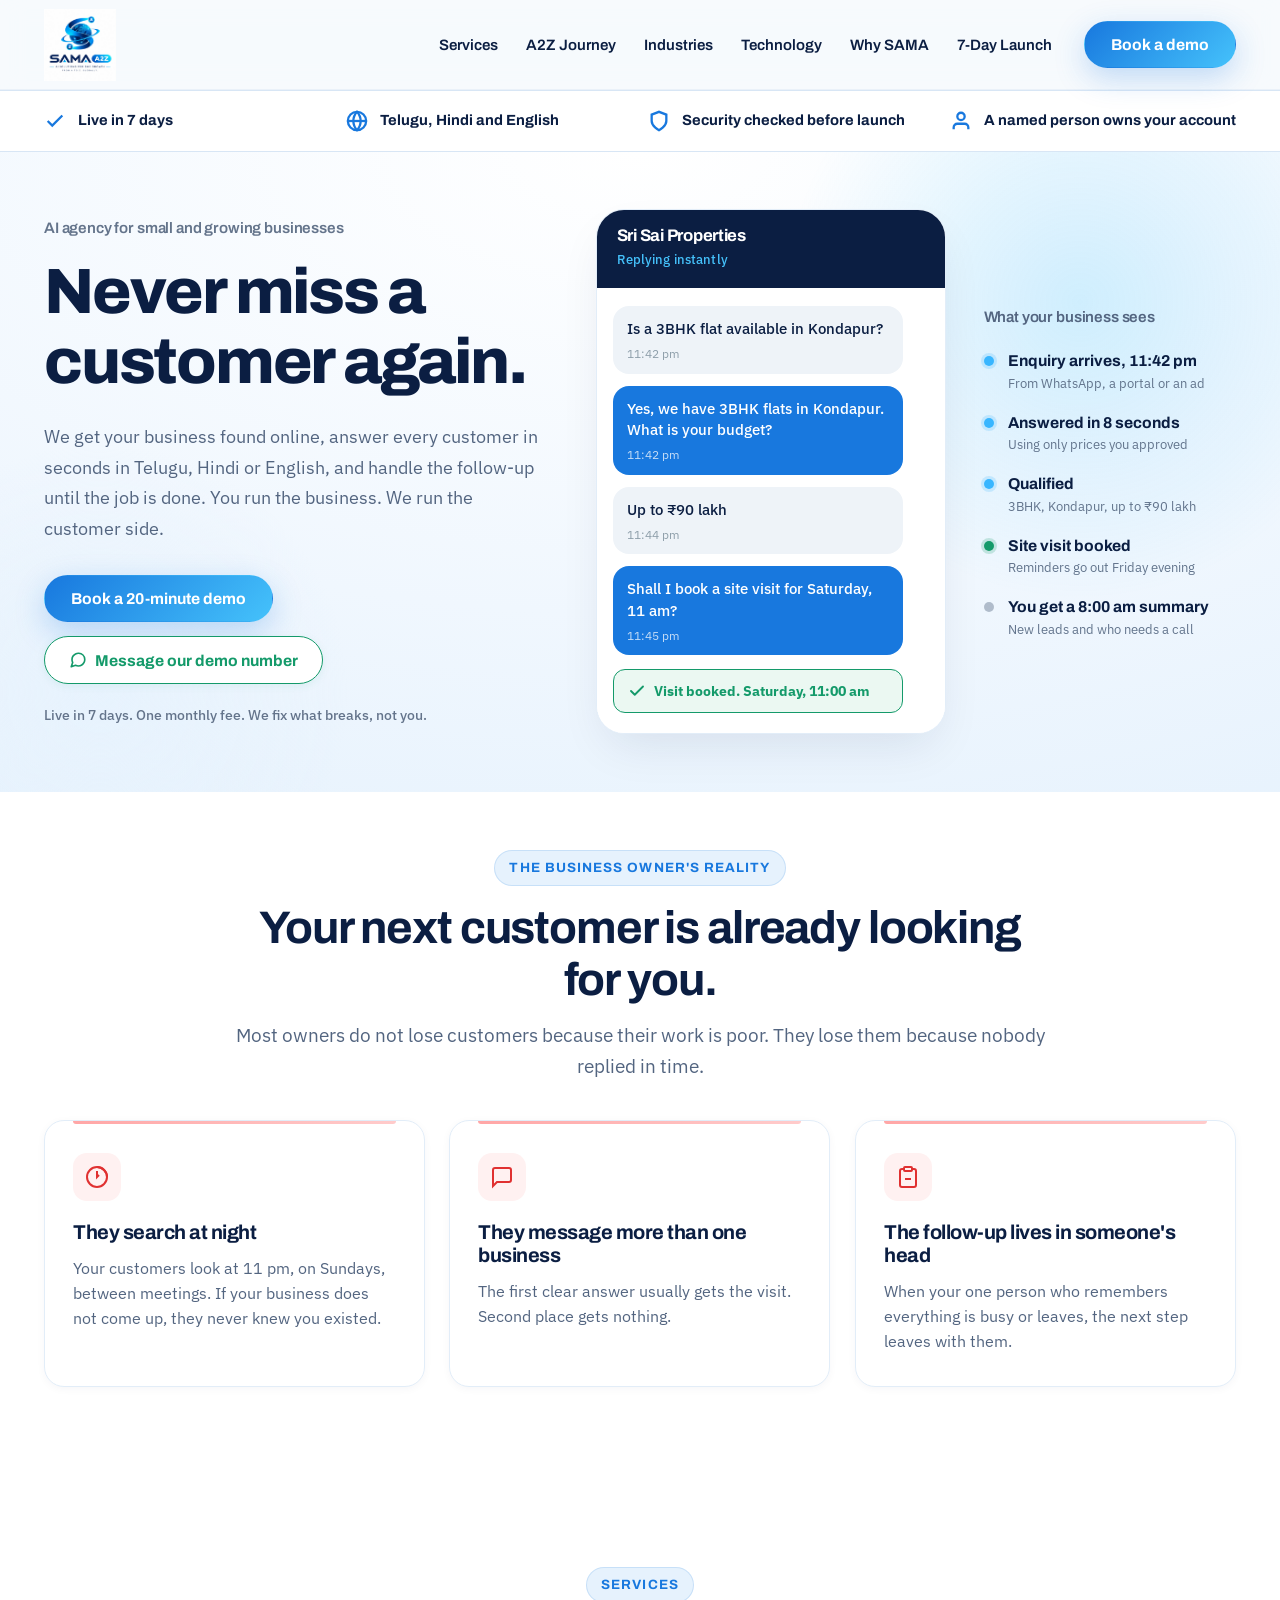
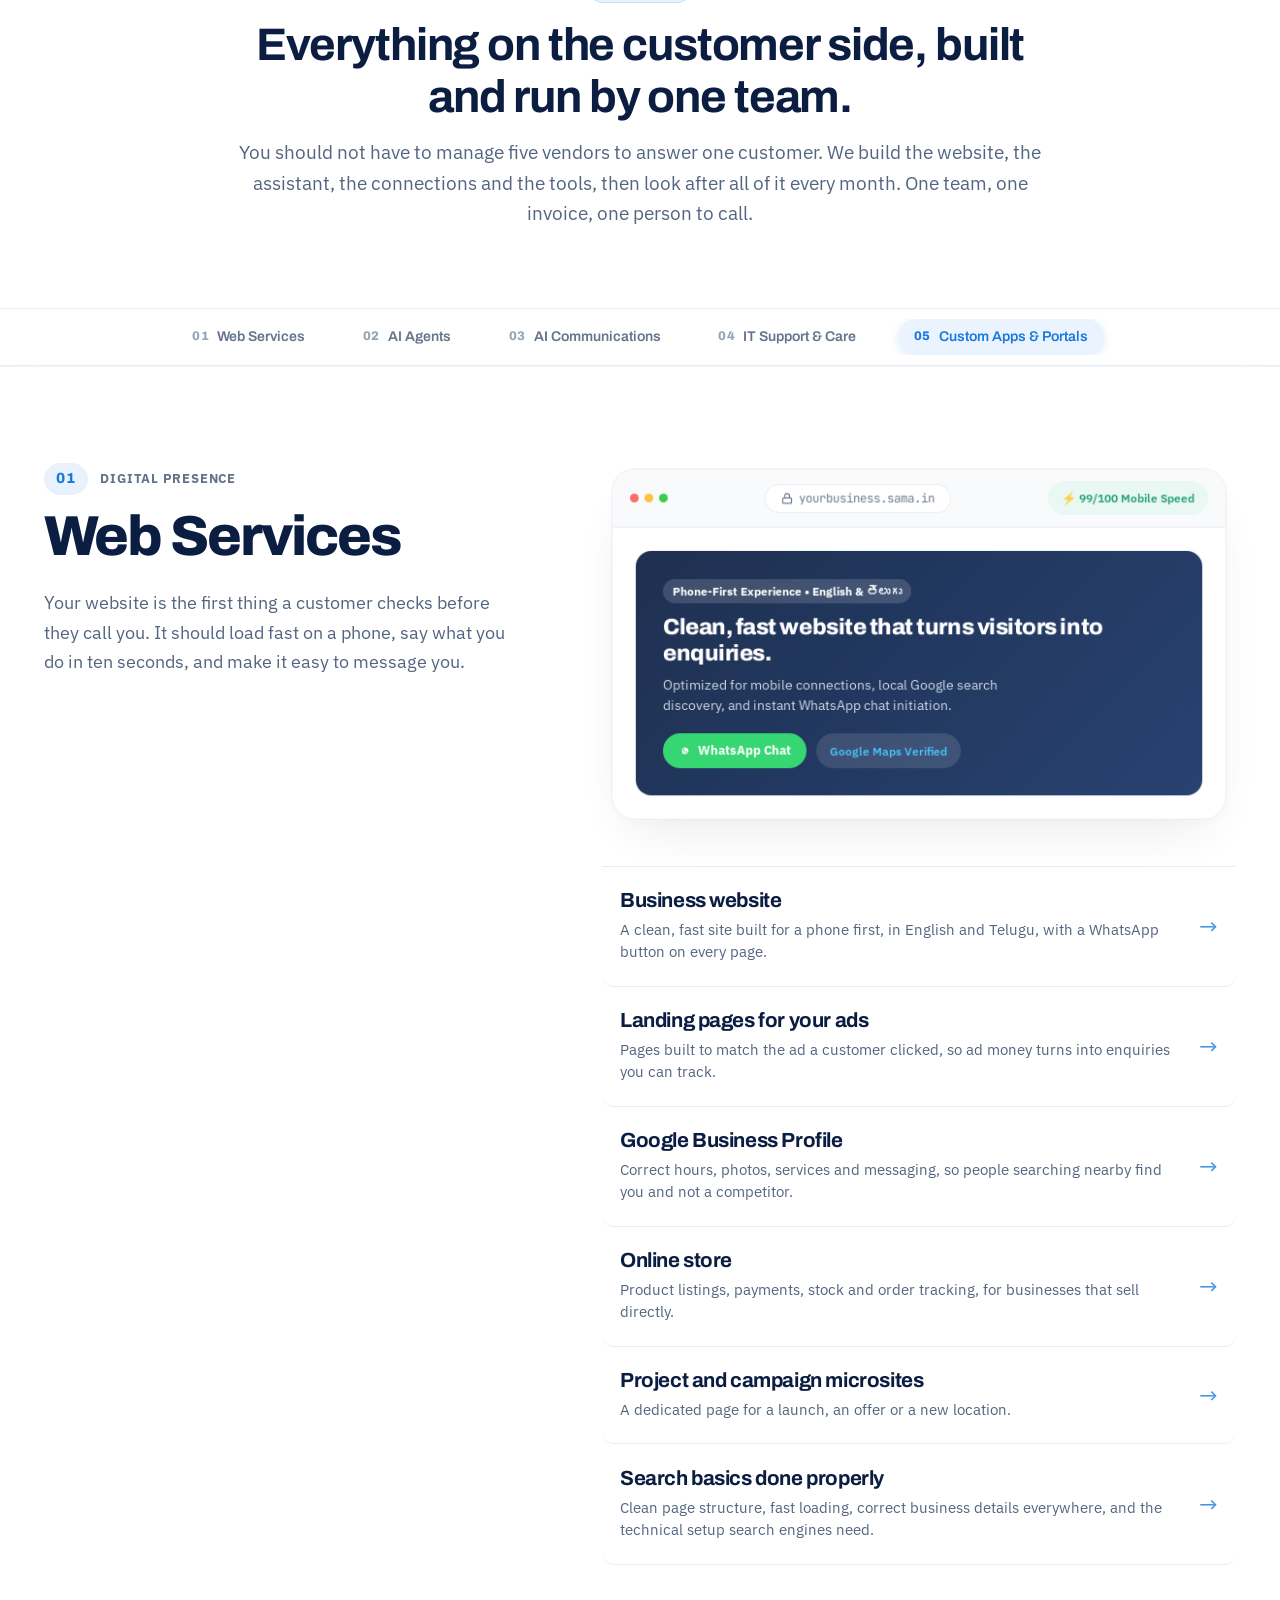
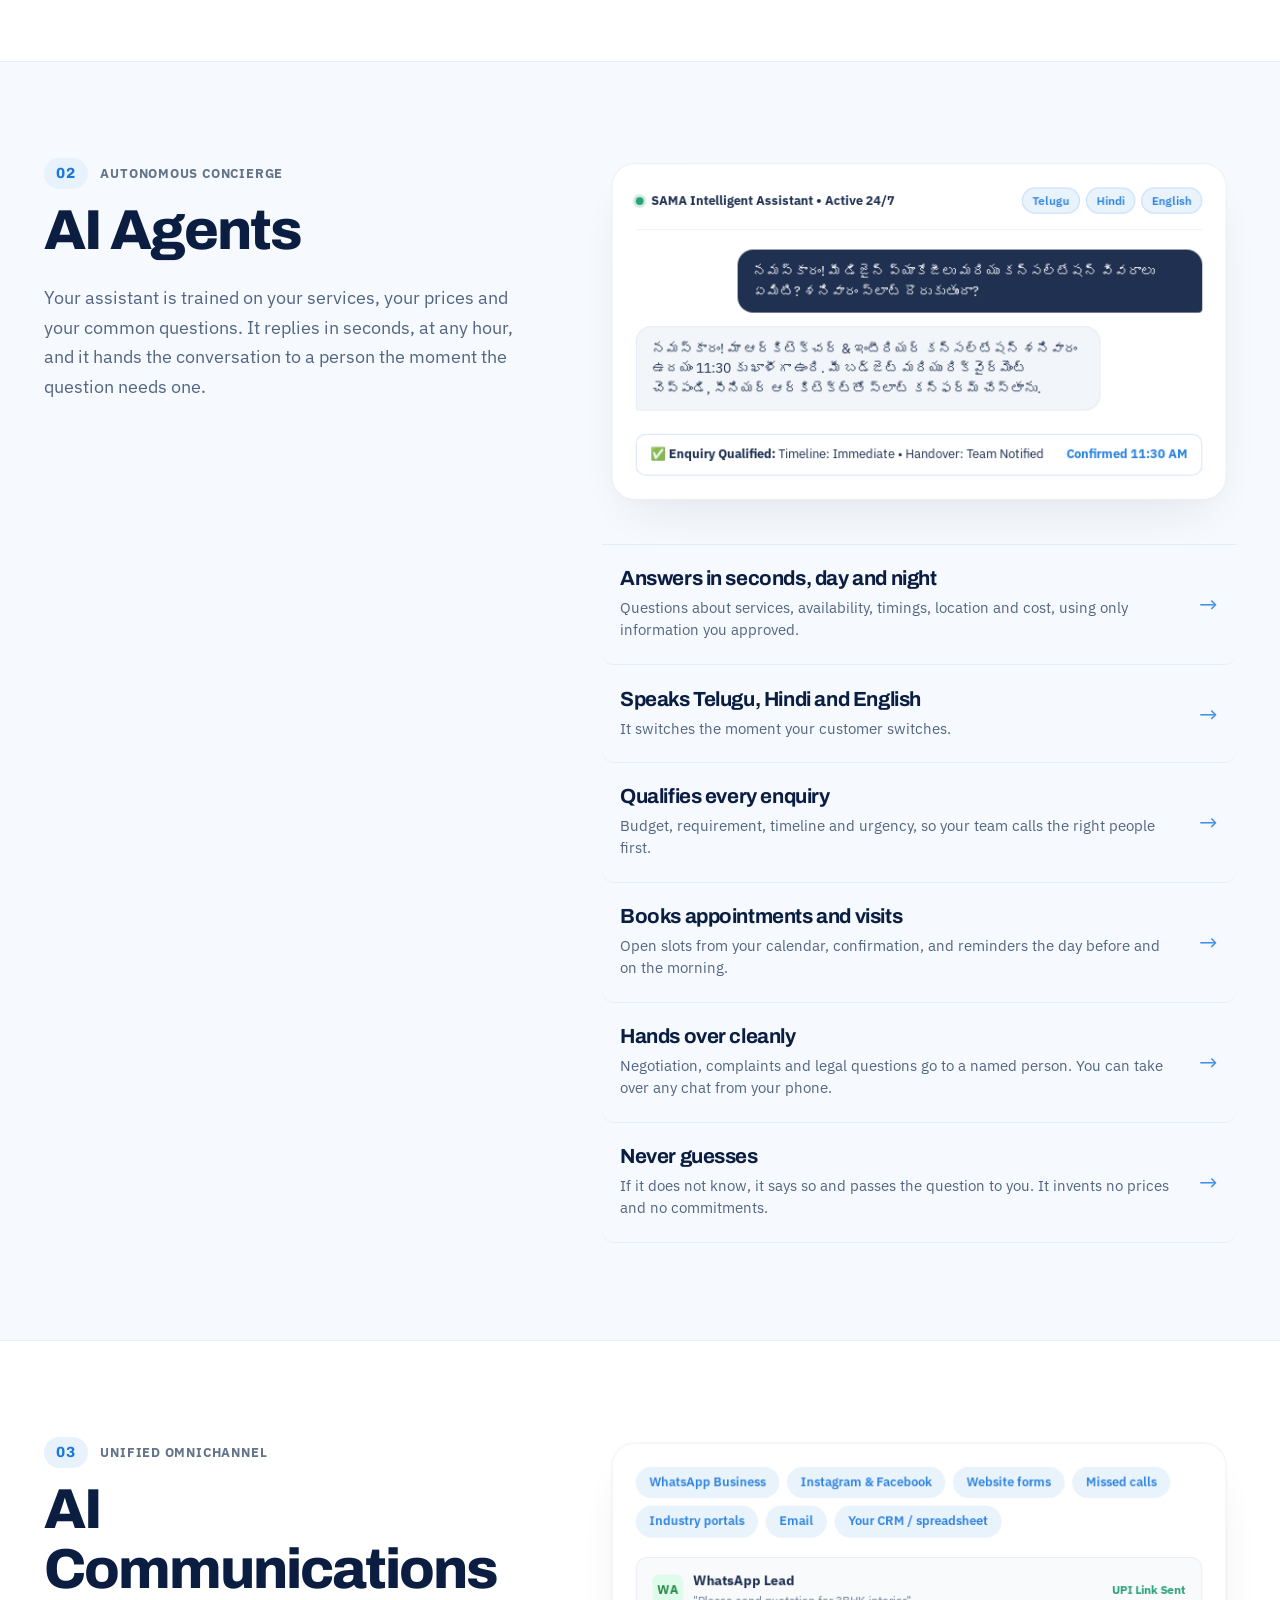
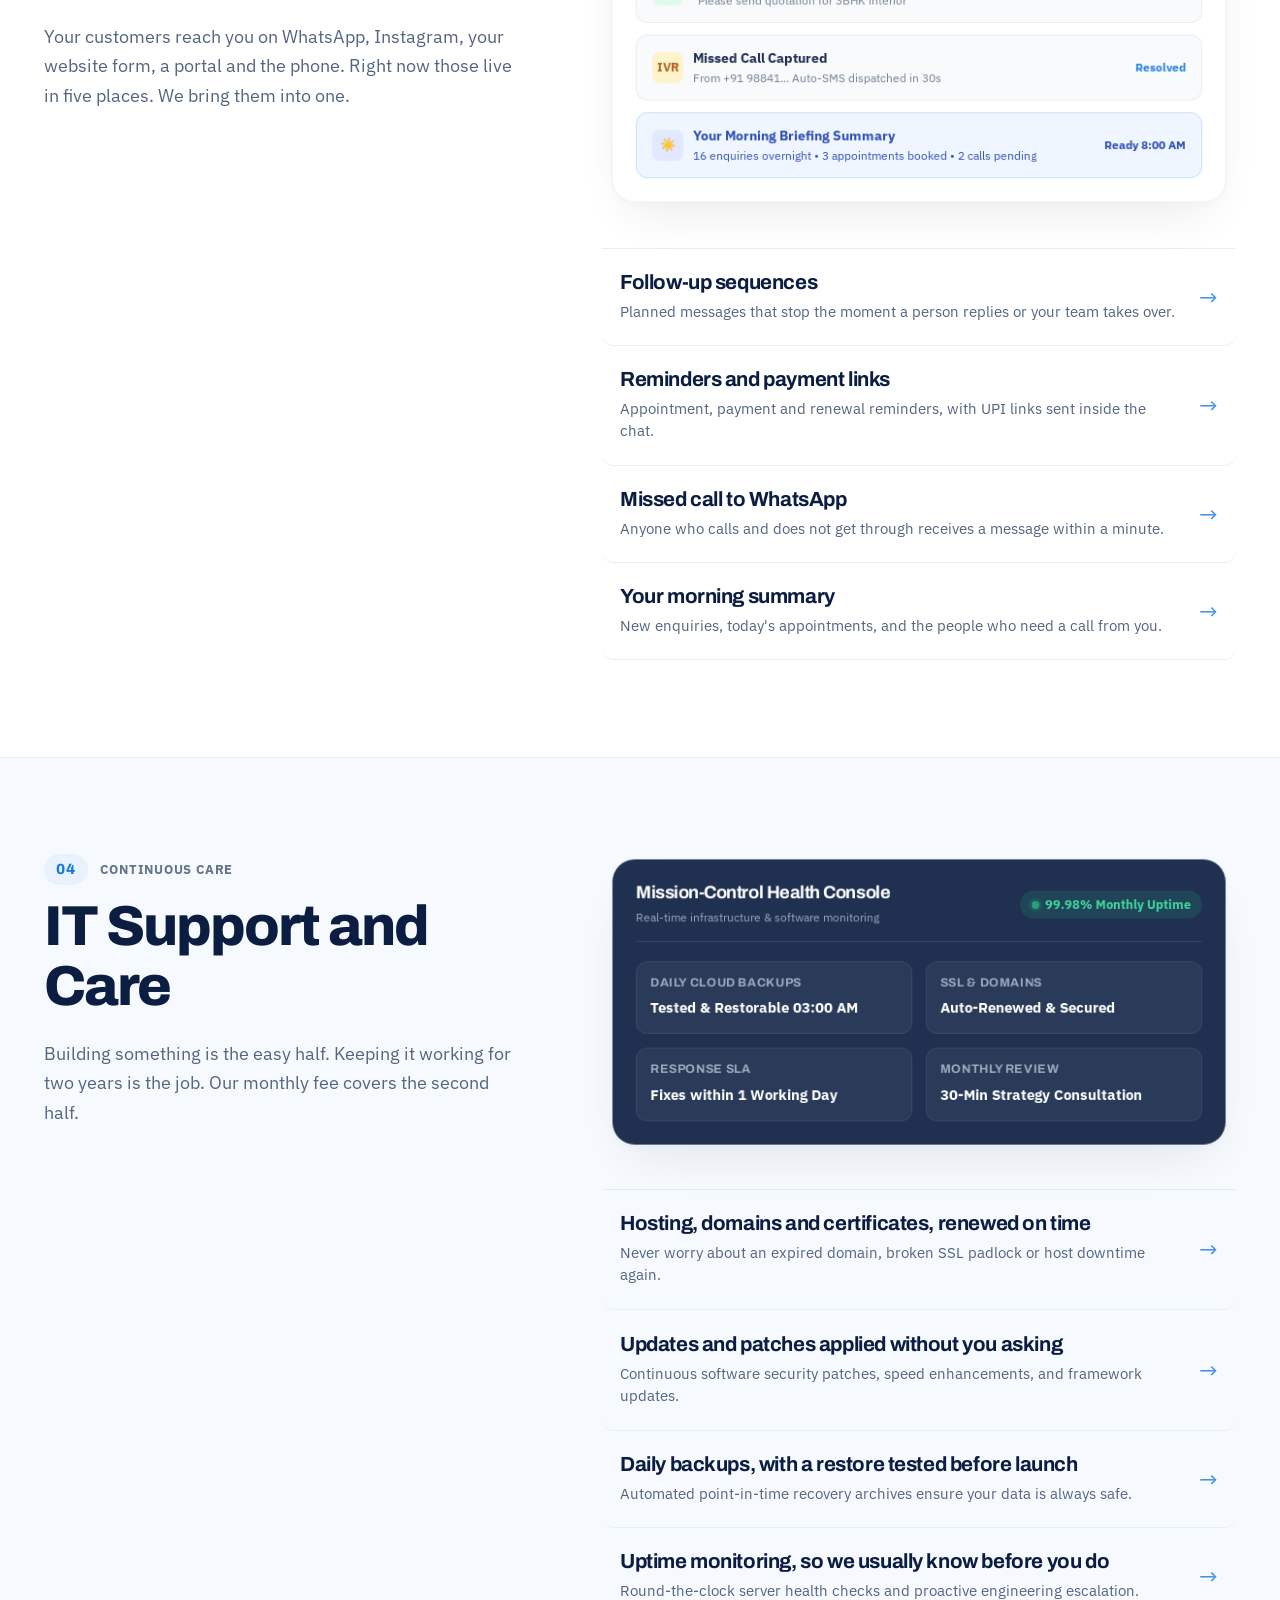
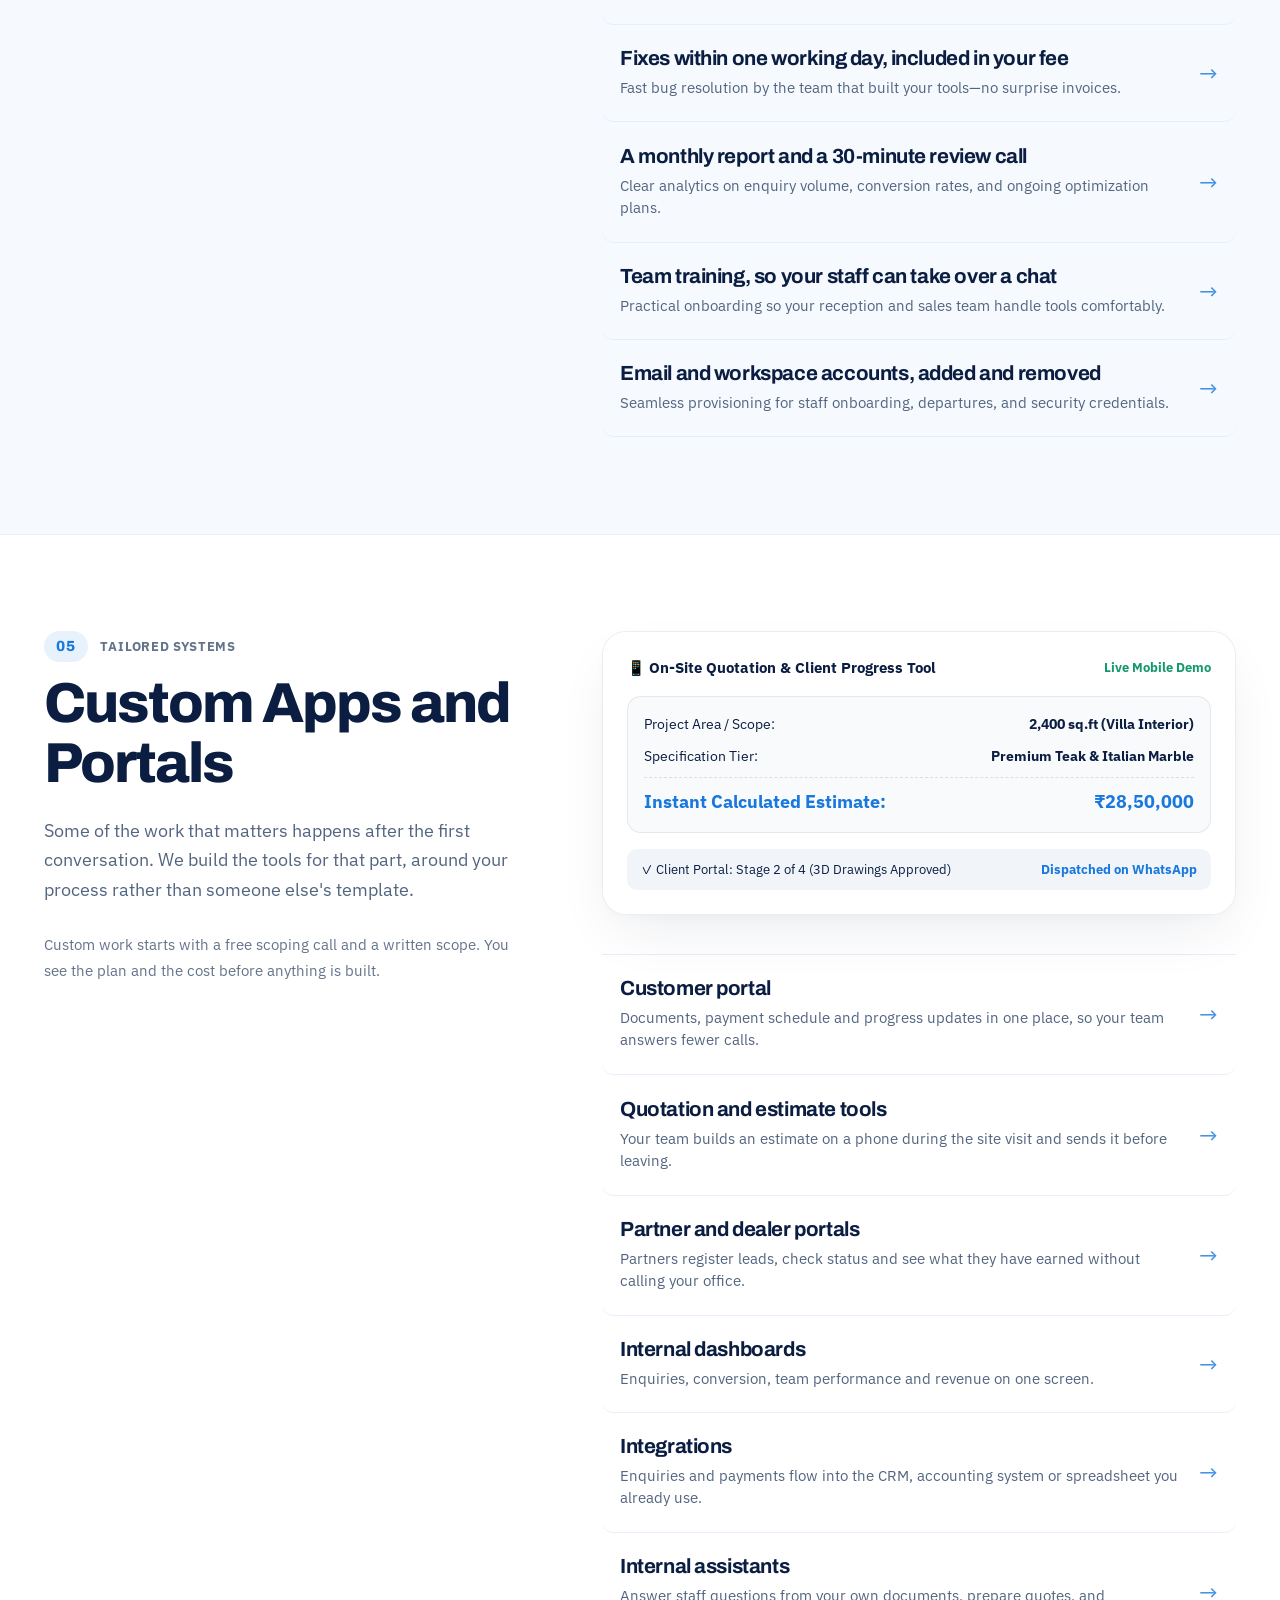
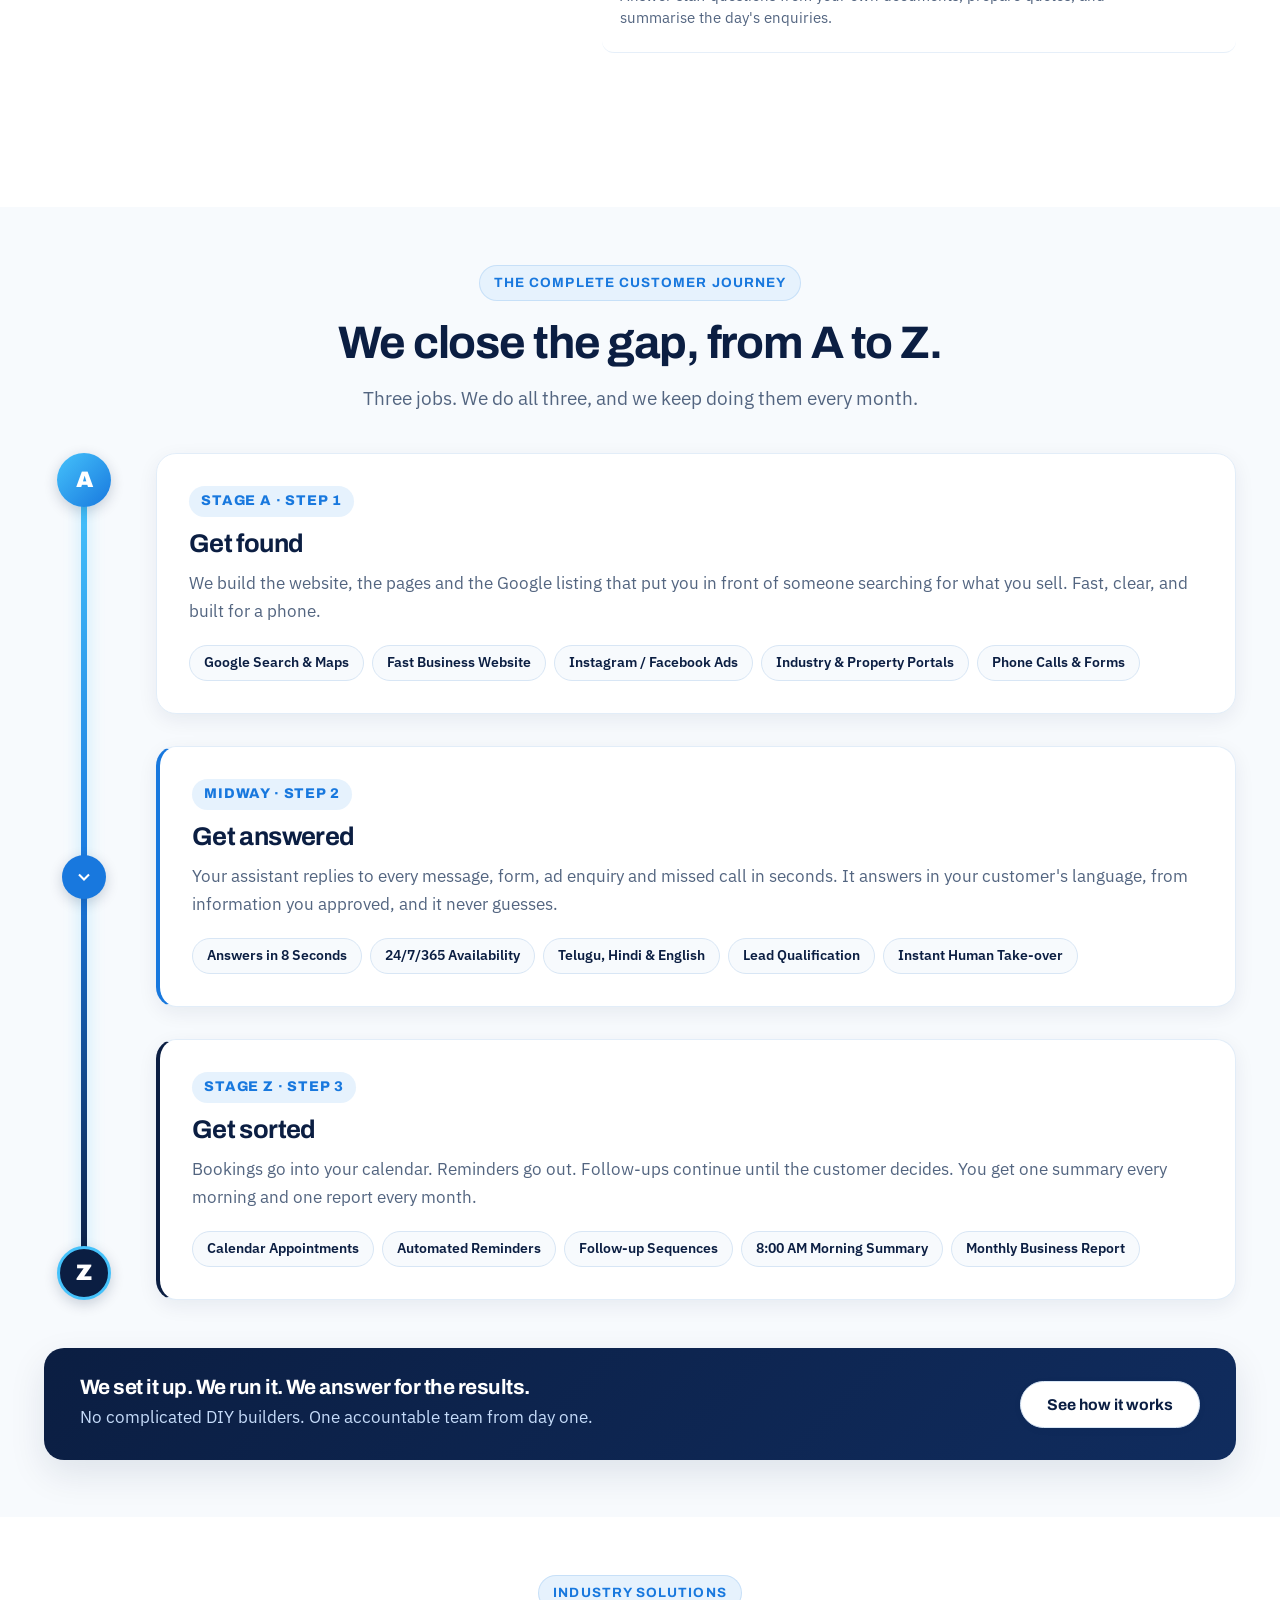
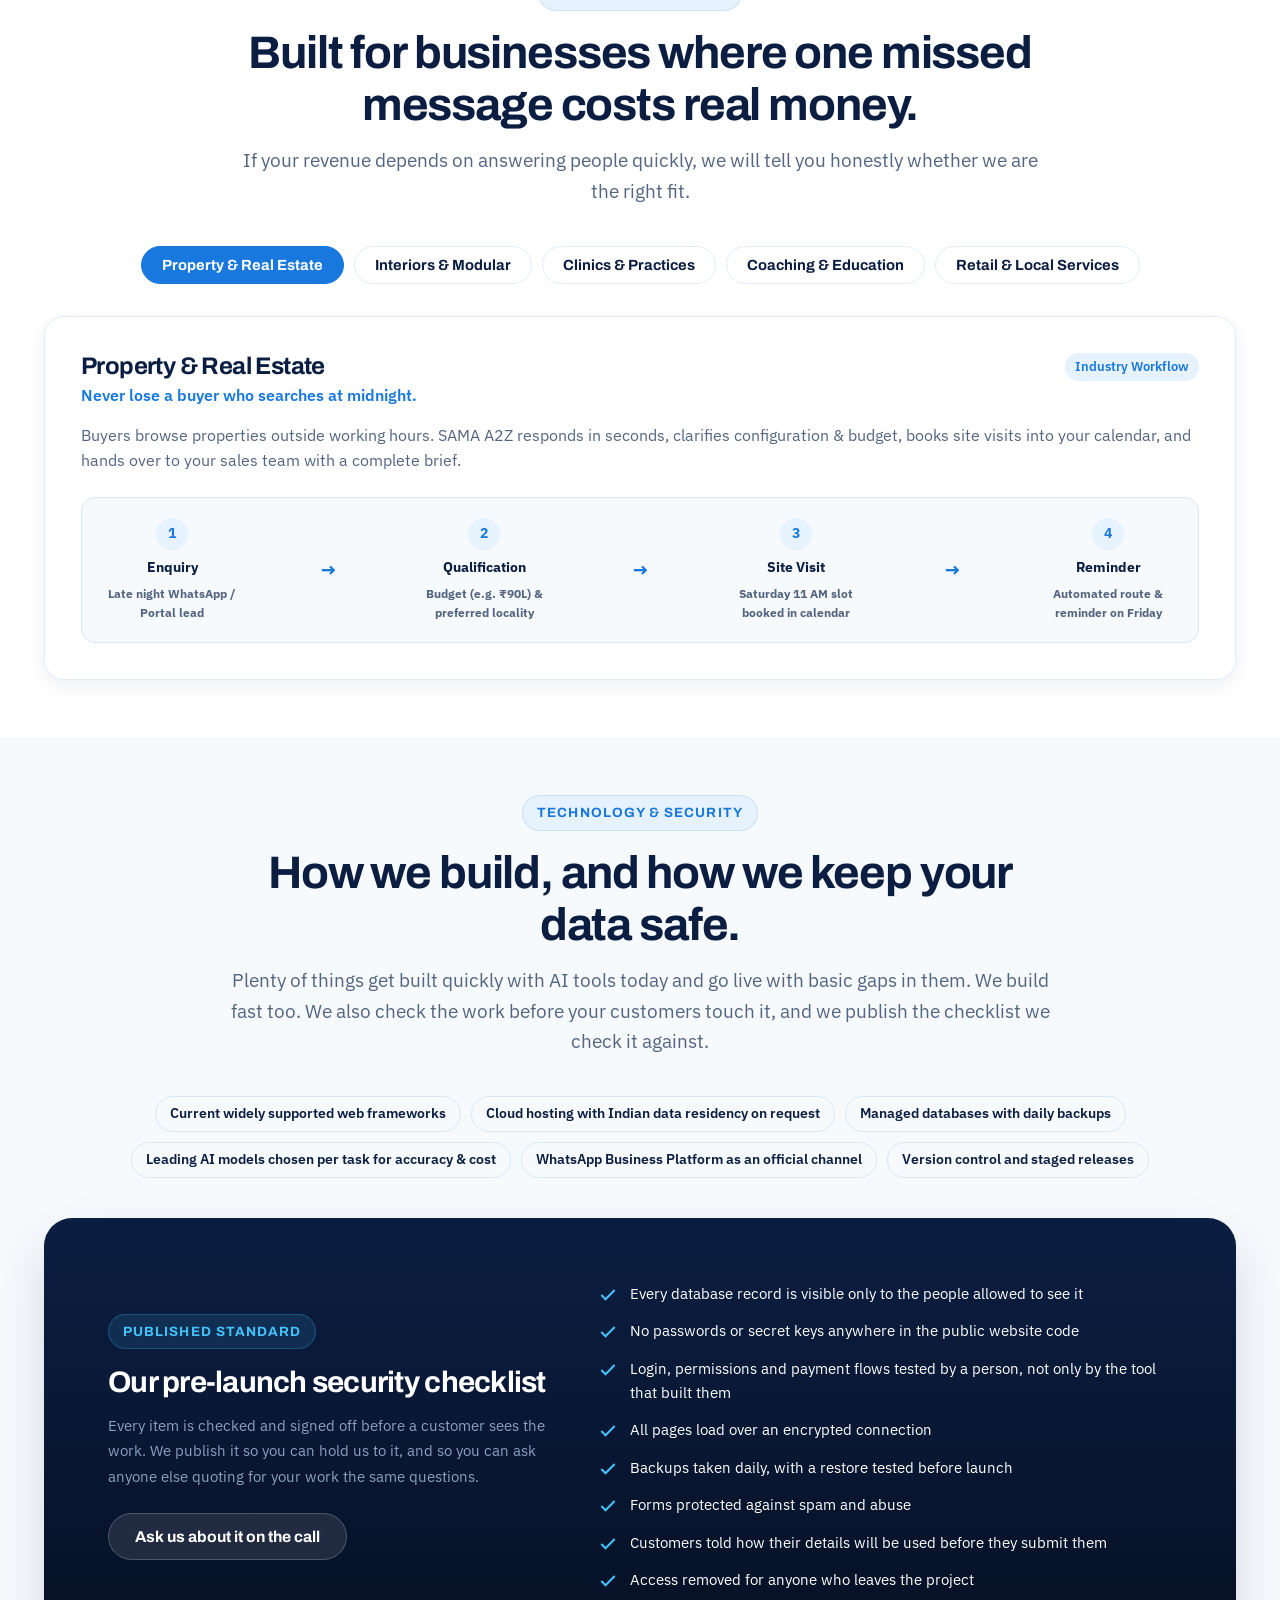
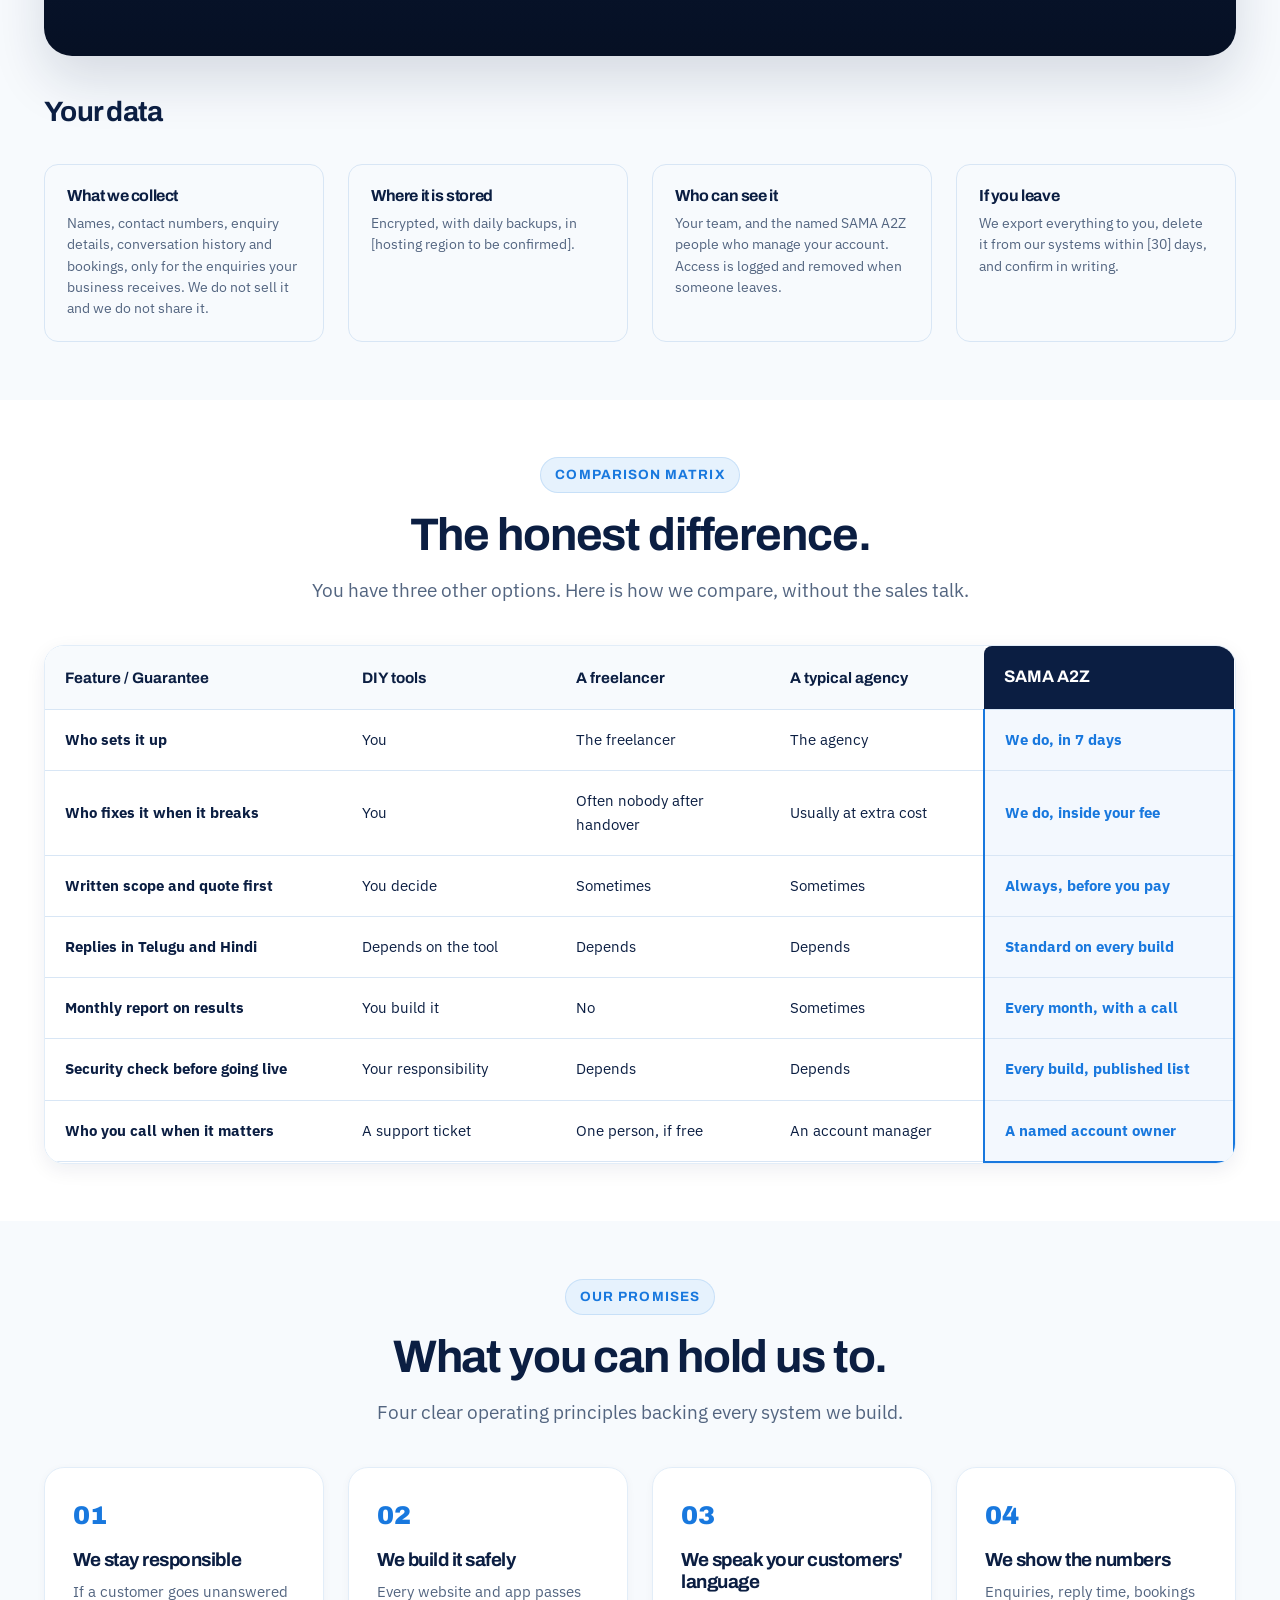
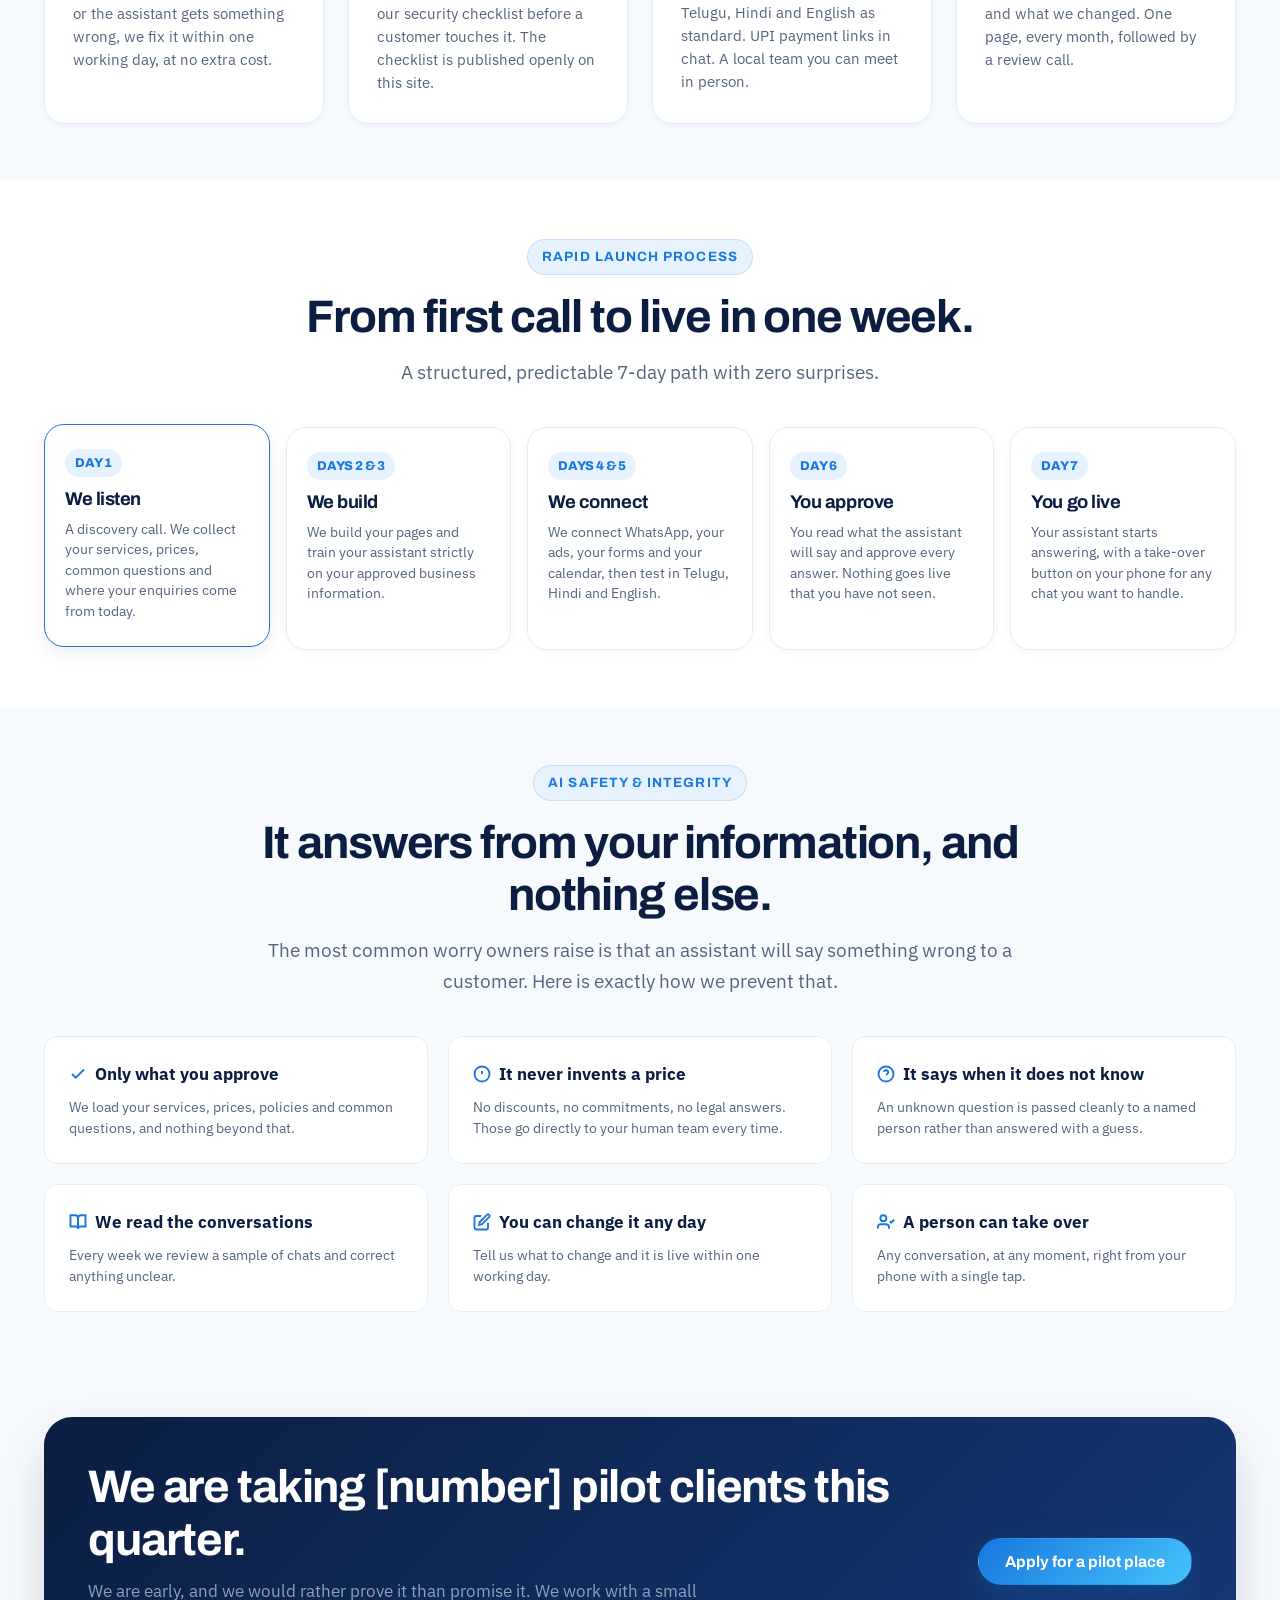
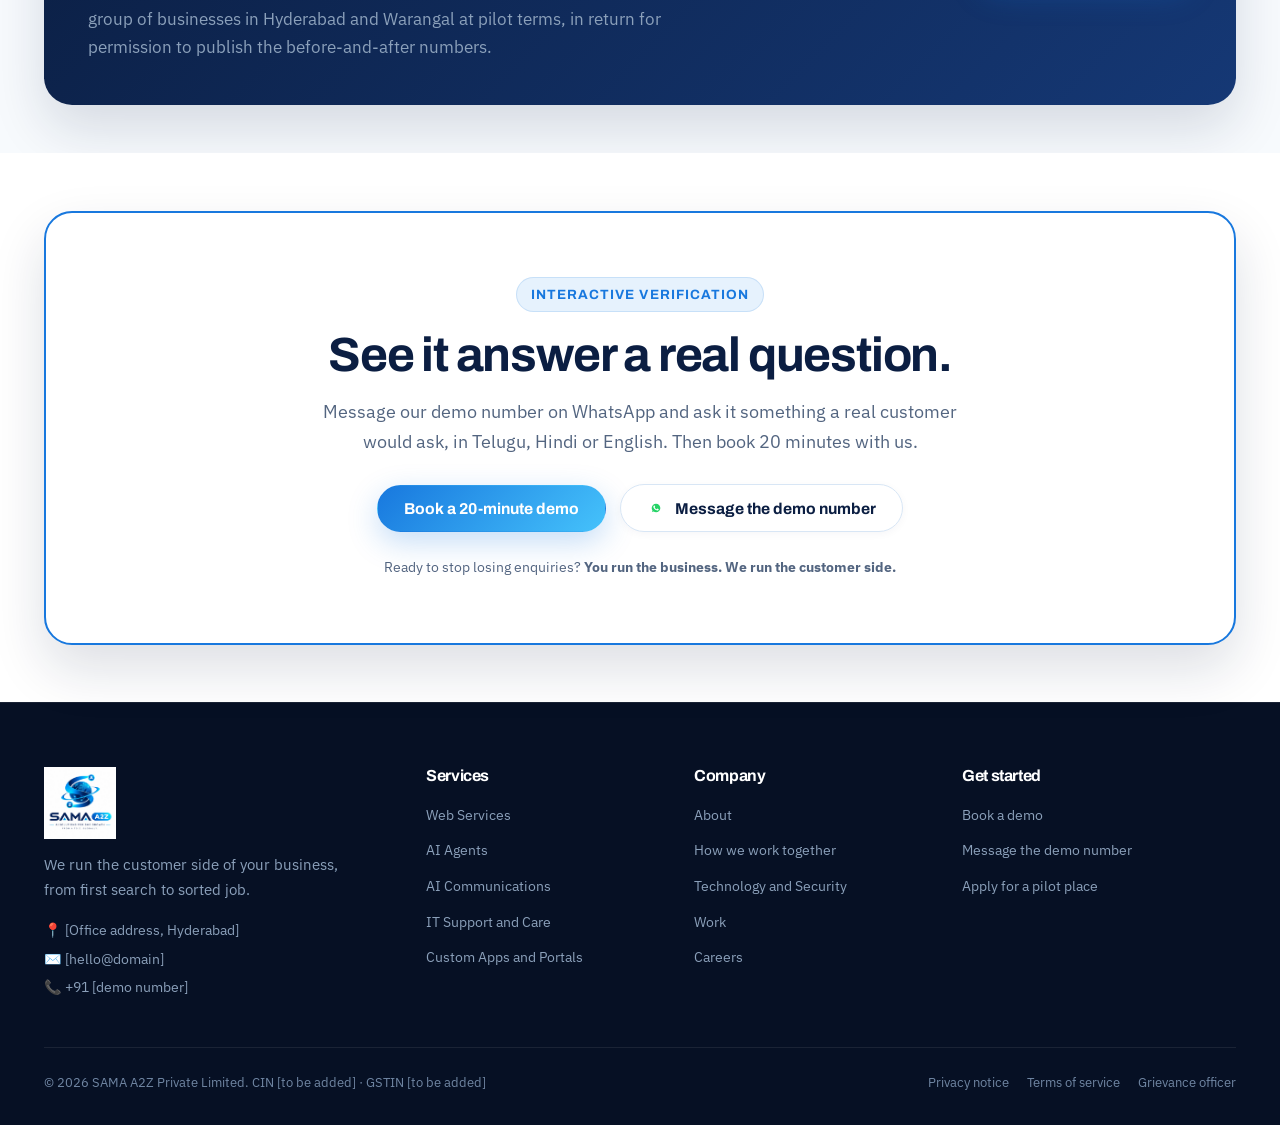
==== commit 78c15a78: "Improve smooth scrolling and services UI" ====
--- a/index.html
+++ b/index.html
@@ -1,22 +1,26 @@
 <!DOCTYPE html>
 <html lang="en">
+
 <head>
   <meta charset="UTF-8">
   <meta name="viewport" content="width=device-width, initial-scale=1.0">
   <title>SAMA A2Z — Never miss a customer again | AI Solutions for SME Growth</title>
-  <meta name="description" content="SAMA A2Z runs the customer side of your business. We build websites, 24/7 multilingual AI assistants in Telugu, Hindi & English, communication workflows, and IT care for small and growing businesses.">
+  <meta name="description"
+    content="SAMA A2Z runs the customer side of your business. We build websites, 24/7 multilingual AI assistants in Telugu, Hindi & English, communication workflows, and IT care for small and growing businesses.">
   <meta name="theme-color" content="#0B1E42">
 
   <!-- Open Graph / SEO -->
   <meta property="og:type" content="website">
   <meta property="og:title" content="SAMA A2Z — Never miss a customer again">
-  <meta property="og:description" content="You run the business. We run the customer side. Live in 7 days in Telugu, Hindi & English.">
+  <meta property="og:description"
+    content="You run the business. We run the customer side. Live in 7 days in Telugu, Hindi & English.">
   <meta property="og:image" content="assets/logo.svg">
 
   <!-- Stylesheets -->
   <link rel="stylesheet" href="css/main.css">
   <link rel="stylesheet" href="css/components.css">
 </head>
+
 <body>
 
   <!-- =========================================================================
@@ -59,19 +63,30 @@
     <div class="container">
       <div class="trust-grid">
         <div class="trust-item">
-          <svg viewBox="0 0 24 24" fill="none" stroke="currentColor" stroke-width="2.5"><polyline points="20 6 9 17 4 12"></polyline></svg>
+          <svg viewBox="0 0 24 24" fill="none" stroke="currentColor" stroke-width="2.5">
+            <polyline points="20 6 9 17 4 12"></polyline>
+          </svg>
           <span>Live in 7 days</span>
         </div>
         <div class="trust-item">
-          <svg viewBox="0 0 24 24" fill="none" stroke="currentColor" stroke-width="2.5"><circle cx="12" cy="12" r="10"></circle><line x1="2" y1="12" x2="22" y2="12"></line><path d="M12 2a15.3 15.3 0 0 1 4 10 15.3 15.3 0 0 1-4 10 15.3 15.3 0 0 1-4-10 15.3 15.3 0 0 1 4-10z"></path></svg>
+          <svg viewBox="0 0 24 24" fill="none" stroke="currentColor" stroke-width="2.5">
+            <circle cx="12" cy="12" r="10"></circle>
+            <line x1="2" y1="12" x2="22" y2="12"></line>
+            <path d="M12 2a15.3 15.3 0 0 1 4 10 15.3 15.3 0 0 1-4 10 15.3 15.3 0 0 1-4-10 15.3 15.3 0 0 1 4-10z"></path>
+          </svg>
           <span>Telugu, Hindi and English</span>
         </div>
         <div class="trust-item">
-          <svg viewBox="0 0 24 24" fill="none" stroke="currentColor" stroke-width="2.5"><path d="M12 22s8-4 8-10V5l-8-3-8 3v7c0 6 8 10 8 10z"></path></svg>
+          <svg viewBox="0 0 24 24" fill="none" stroke="currentColor" stroke-width="2.5">
+            <path d="M12 22s8-4 8-10V5l-8-3-8 3v7c0 6 8 10 8 10z"></path>
+          </svg>
           <span>Security checked before launch</span>
         </div>
         <div class="trust-item">
-          <svg viewBox="0 0 24 24" fill="none" stroke="currentColor" stroke-width="2.5"><path d="M20 21v-2a4 4 0 0 0-4-4H8a4 4 0 0 0-4 4v2"></path><circle cx="12" cy="7" r="4"></circle></svg>
+          <svg viewBox="0 0 24 24" fill="none" stroke="currentColor" stroke-width="2.5">
+            <path d="M20 21v-2a4 4 0 0 0-4-4H8a4 4 0 0 0-4 4v2"></path>
+            <circle cx="12" cy="7" r="4"></circle>
+          </svg>
           <span>A named person owns your account</span>
         </div>
       </div>
@@ -85,7 +100,7 @@
     <section class="hero-section" id="hero">
       <div class="hero-glow-blob"></div>
       <div class="hero-glow-blob-2"></div>
-      
+
       <div class="container">
         <div class="hero-grid">
           <!-- Left Hero Content -->
@@ -93,14 +108,18 @@
             <div class="hero-eyebrow">AI agency for small and growing businesses</div>
             <h1 class="hero-title">Never miss a<br>customer again.</h1>
             <p class="hero-desc">
-              We get your business found online, answer every customer in seconds in Telugu, Hindi or English, and handle the follow-up until the job is done. You run the business. We run the customer side.
+              We get your business found online, answer every customer in seconds in Telugu, Hindi or English, and
+              handle the follow-up until the job is done. You run the business. We run the customer side.
             </p>
-            
+
             <div class="btn-group">
               <button type="button" class="btn btn-primary" data-open-demo>Book a 20-minute demo</button>
               <button type="button" class="btn btn-whatsapp-outline" data-whatsapp-direct>
-                <svg width="18" height="18" viewBox="0 0 24 24" fill="none" stroke="#149A6A" stroke-width="2.2" stroke-linecap="round" stroke-linejoin="round">
-                  <path d="M21 11.5a8.38 8.38 0 0 1-.9 3.8 8.5 8.5 0 0 1-7.6 4.7 8.38 8.38 0 0 1-3.8-.9L3 21l1.9-5.7a8.38 8.38 0 0 1-.9-3.8 8.5 8.5 0 0 1 4.7-7.6 8.38 8.38 0 0 1 3.8-.9h.5a8.48 8.48 0 0 1 8 8v.5z"></path>
+                <svg width="18" height="18" viewBox="0 0 24 24" fill="none" stroke="#149A6A" stroke-width="2.2"
+                  stroke-linecap="round" stroke-linejoin="round">
+                  <path
+                    d="M21 11.5a8.38 8.38 0 0 1-.9 3.8 8.5 8.5 0 0 1-7.6 4.7 8.38 8.38 0 0 1-3.8-.9L3 21l1.9-5.7a8.38 8.38 0 0 1-.9-3.8 8.5 8.5 0 0 1 4.7-7.6 8.38 8.38 0 0 1 3.8-.9h.5a8.48 8.48 0 0 1 8 8v.5z">
+                  </path>
                 </svg>
                 Message our demo number
               </button>
@@ -147,7 +166,8 @@
 
                 <!-- Visit Booked Confirmation Badge -->
                 <div class="sama-booking-confirmed">
-                  <svg width="18" height="18" viewBox="0 0 24 24" fill="none" stroke="#149A6A" stroke-width="2.5" stroke-linecap="round" stroke-linejoin="round">
+                  <svg width="18" height="18" viewBox="0 0 24 24" fill="none" stroke="#149A6A" stroke-width="2.5"
+                    stroke-linecap="round" stroke-linejoin="round">
                     <polyline points="20 6 9 17 4 12"></polyline>
                   </svg>
                   <span>Visit booked. Saturday, 11:00 am</span>
@@ -228,18 +248,25 @@
           <!-- Card 1 -->
           <article class="problem-card">
             <div class="problem-icon-wrap">
-              <svg width="24" height="24" viewBox="0 0 24 24" fill="none" stroke="currentColor" stroke-width="2"><circle cx="12" cy="12" r="10"></circle><polyline points="12 6 12 12 14 10"></polyline><path d="M12 2a10 10 0 0 1 10 10"></path></svg>
+              <svg width="24" height="24" viewBox="0 0 24 24" fill="none" stroke="currentColor" stroke-width="2">
+                <circle cx="12" cy="12" r="10"></circle>
+                <polyline points="12 6 12 12 14 10"></polyline>
+                <path d="M12 2a10 10 0 0 1 10 10"></path>
+              </svg>
             </div>
             <h3 class="problem-title">They search at night</h3>
             <p class="problem-desc">
-              Your customers look at 11 pm, on Sundays, between meetings. If your business does not come up, they never knew you existed.
+              Your customers look at 11 pm, on Sundays, between meetings. If your business does not come up, they never
+              knew you existed.
             </p>
           </article>
 
           <!-- Card 2 -->
           <article class="problem-card">
             <div class="problem-icon-wrap">
-              <svg width="24" height="24" viewBox="0 0 24 24" fill="none" stroke="currentColor" stroke-width="2"><path d="M21 15a2 2 0 0 1-2 2H7l-4 4V5a2 2 0 0 1 2-2h14a2 2 0 0 1 2 2z"></path></svg>
+              <svg width="24" height="24" viewBox="0 0 24 24" fill="none" stroke="currentColor" stroke-width="2">
+                <path d="M21 15a2 2 0 0 1-2 2H7l-4 4V5a2 2 0 0 1 2-2h14a2 2 0 0 1 2 2z"></path>
+              </svg>
             </div>
             <h3 class="problem-title">They message more than one business</h3>
             <p class="problem-desc">
@@ -250,7 +277,11 @@
           <!-- Card 3 -->
           <article class="problem-card">
             <div class="problem-icon-wrap">
-              <svg width="24" height="24" viewBox="0 0 24 24" fill="none" stroke="currentColor" stroke-width="2"><path d="M16 4h2a2 2 0 0 1 2 2v14a2 2 0 0 1-2 2H6a2 2 0 0 1-2-2V6a2 2 0 0 1 2-2h2"></path><rect x="8" y="2" width="8" height="4" rx="1" ry="1"></rect><path d="M9 14h6"></path></svg>
+              <svg width="24" height="24" viewBox="0 0 24 24" fill="none" stroke="currentColor" stroke-width="2">
+                <path d="M16 4h2a2 2 0 0 1 2 2v14a2 2 0 0 1-2 2H6a2 2 0 0 1-2-2V6a2 2 0 0 1 2-2h2"></path>
+                <rect x="8" y="2" width="8" height="4" rx="1" ry="1"></rect>
+                <path d="M9 14h6"></path>
+              </svg>
             </div>
             <h3 class="problem-title">The follow-up lives in someone's head</h3>
             <p class="problem-desc">
@@ -261,247 +292,600 @@
       </div>
     </section>
 
-    <!-- =========================================================================
-         ACT 3 — FIVE SERVICES (BUILT & RUN BY ONE TEAM)
-         ========================================================================= -->
     <!-- =========================================================================
          ACT 3 — FIVE SERVICES (BUILT & RUN BY ONE TEAM)
          ========================================================================= -->
     <section class="services-full-section" id="services">
       <!-- Section Header -->
       <div class="services-header-wrap">
-        <div class="container text-center">
-          <div class="eyebrow">Services</div>
-          <h2>Everything on the customer side, built and run by one team.</h2>
-          <p class="section-desc" style="max-width: 820px; margin-inline: auto;">
-            You should not have to manage five vendors to answer one customer. We build the website, the assistant, the connections and the tools, then look after all of it every month. One team, one invoice, one person to call.
-          </p>
-        </div>
-      </div>
-
-      <!-- Service 01: Web Services -->
-      <div class="service-row bg-tint">
         <div class="container">
-          <div class="service-row-layout">
-            <div class="service-lead-col">
-              <span class="service-badge-num">01</span>
-              <h3 class="service-lead-title">Web Services</h3>
-              <p class="service-lead-desc">
-                Your website is the first thing a customer checks before they call you. It should load fast on a phone, say what you do in ten seconds, and make it easy to message you.
+          <div class="section-header text-center">
+            <div class="eyebrow">Services</div>
+            <h2>Everything on the customer side, built and run by one team.</h2>
+            <p class="section-desc">
+              You should not have to manage five vendors to answer one customer. We build the website, the assistant, the connections and the tools, then look after all of it every month. One team, one invoice, one person to call.
+            </p>
+          </div>
+        </div>
+      </div>
+
+      <!-- Sticky Horizontal Chapter Nav Tracker -->
+      <nav class="services-nav-tracker" aria-label="Services Chapters">
+        <div class="container">
+          <ul class="services-nav-list">
+            <li>
+              <a href="#service-ch-01" class="services-nav-item active" data-chapter="1">
+                <span>01</span> Web Services
+              </a>
+            </li>
+            <li>
+              <a href="#service-ch-02" class="services-nav-item" data-chapter="2">
+                <span>02</span> AI Agents
+              </a>
+            </li>
+            <li>
+              <a href="#service-ch-03" class="services-nav-item" data-chapter="3">
+                <span>03</span> AI Communications
+              </a>
+            </li>
+            <li>
+              <a href="#service-ch-04" class="services-nav-item" data-chapter="4">
+                <span>04</span> IT Support & Care
+              </a>
+            </li>
+            <li>
+              <a href="#service-ch-05" class="services-nav-item" data-chapter="5">
+                <span>05</span> Custom Apps & Portals
+              </a>
+            </li>
+          </ul>
+        </div>
+      </nav>
+
+      <!-- CHAPTER 01: WEB SERVICES -->
+      <div class="editorial-chapter bg-white" id="service-ch-01" data-chapter-index="1">
+        <div class="container">
+          <div class="editorial-chapter-grid">
+            <!-- Sticky Left Column -->
+            <div class="editorial-left-col">
+              <div class="editorial-meta-row">
+                <span class="editorial-chapter-num">01</span>
+                <span class="editorial-category-label">Digital Presence</span>
+              </div>
+              <h3 class="editorial-chapter-title">Web Services</h3>
+              <p class="editorial-chapter-desc">
+                Your website is the first thing a customer checks before they call you. It should load fast on a phone,
+                say what you do in ten seconds, and make it easy to message you.
               </p>
             </div>
-            <div class="service-features-col">
-              <div class="service-features-grid">
-                <div class="feature-item">
-                  <h4 class="feature-title">Business website</h4>
-                  <p class="feature-desc">A clean, fast site built for a phone first, in English and Telugu, with a WhatsApp button on every page.</p>
-                </div>
-                <div class="feature-item">
-                  <h4 class="feature-title">Landing pages for your ads</h4>
-                  <p class="feature-desc">Pages built to match the ad a customer clicked, so ad money turns into enquiries you can track.</p>
-                </div>
-                <div class="feature-item">
-                  <h4 class="feature-title">Google Business Profile</h4>
-                  <p class="feature-desc">Correct hours, photos, services and messaging, so people searching nearby find you and not a competitor.</p>
-                </div>
-                <div class="feature-item">
-                  <h4 class="feature-title">Online store</h4>
-                  <p class="feature-desc">Product listings, payments, stock and order tracking, for businesses that sell directly.</p>
-                </div>
-                <div class="feature-item">
-                  <h4 class="feature-title">Project and campaign microsites</h4>
-                  <p class="feature-desc">A dedicated page for a launch, an offer or a new location.</p>
-                </div>
-                <div class="feature-item">
-                  <h4 class="feature-title">Search basics done properly</h4>
-                  <p class="feature-desc">Clean page structure, fast loading, correct business details everywhere, and the technical setup search engines need.</p>
-                </div>
-              </div>
-            </div>
-          </div>
-        </div>
-      </div>
-
-      <!-- Service 02: AI Agents -->
-      <div class="service-row bg-white">
+
+            <!-- Right Column: Visual + Editorial List -->
+            <div class="editorial-right-col">
+              <!-- Large Interactive Visual Frame -->
+              <div class="editorial-visual-frame">
+                <div class="web-mockup-header">
+                  <div class="mockup-controls">
+                    <span class="mockup-dot red"></span>
+                    <span class="mockup-dot yellow"></span>
+                    <span class="mockup-dot green"></span>
+                  </div>
+                  <div class="mockup-address">
+                    <svg width="12" height="12" viewBox="0 0 24 24" fill="none" stroke="currentColor" stroke-width="2.5"><rect x="3" y="11" width="18" height="11" rx="2" ry="2"></rect><path d="M7 11V7a5 5 0 0 1 10 0v4"></path></svg>
+                    yourbusiness.sama.in
+                  </div>
+                  <span class="mockup-speed-pill" style="color:#149A6A; background:#E8F8F2;">
+                    ⚡ 99/100 Mobile Speed
+                  </span>
+                </div>
+                <div class="web-mockup-body">
+                  <div class="web-mockup-hero">
+                    <span class="web-mockup-badge">Phone-First Experience • English & తెలుగు</span>
+                    <h4>Clean, fast website that turns visitors into enquiries.</h4>
+                    <p>Optimized for mobile connections, local Google search discovery, and instant WhatsApp chat initiation.</p>
+                    <div class="web-mockup-actions">
+                      <span class="mockup-wa-btn">
+                        <svg width="14" height="14" viewBox="0 0 24 24" fill="currentColor"><path d="M12.031 6.172c-3.181 0-5.767 2.586-5.768 5.766-.001 1.298.38 2.27 1.019 3.287l-.711 2.598 2.664-.698c.97.53 1.761.815 2.796.815 3.18 0 5.767-2.587 5.768-5.766.001-3.182-2.585-5.77-5.768-5.772zm3.377 8.212c-.144.405-.837.774-1.171.824-.312.045-.634.05-1.026-.07-.253-.078-.582-.191-1.009-.377-1.78-.776-2.923-2.569-3.011-2.687-.088-.119-.724-.964-.724-1.839 0-.875.457-1.306.621-1.482.164-.176.357-.22.476-.22.119 0 .238.001.341.006.113.005.263-.043.411.314.156.377.534 1.303.58 1.398.047.095.078.206.016.33-.062.123-.093.2-.186.308-.093.108-.198.24-.282.323-.094.094-.192.196-.083.383.11.188.489.807 1.05 1.307.724.644 1.334.843 1.524.937.19.094.301.079.412-.047.111-.127.476-.554.603-.744.127-.19.254-.158.428-.094.175.063 1.11.524 1.301.619.19.095.317.143.364.222.048.079.048.46-.096.865z"/></svg>
+                        WhatsApp Chat
+                      </span>
+                      <span class="mockup-speed-pill">Google Maps Verified</span>
+                    </div>
+                  </div>
+                </div>
+              </div>
+
+              <!-- Refined Editorial List -->
+              <div class="editorial-services-list">
+                <div class="editorial-row">
+                  <div class="editorial-row-main">
+                    <h4 class="editorial-service-name">Business website</h4>
+                    <p class="editorial-service-desc">A clean, fast site built for a phone first, in English and Telugu, with a WhatsApp button on every page.</p>
+                  </div>
+                  <span class="editorial-row-arrow">→</span>
+                </div>
+
+                <div class="editorial-row">
+                  <div class="editorial-row-main">
+                    <h4 class="editorial-service-name">Landing pages for your ads</h4>
+                    <p class="editorial-service-desc">Pages built to match the ad a customer clicked, so ad money turns into enquiries you can track.</p>
+                  </div>
+                  <span class="editorial-row-arrow">→</span>
+                </div>
+
+                <div class="editorial-row">
+                  <div class="editorial-row-main">
+                    <h4 class="editorial-service-name">Google Business Profile</h4>
+                    <p class="editorial-service-desc">Correct hours, photos, services and messaging, so people searching nearby find you and not a competitor.</p>
+                  </div>
+                  <span class="editorial-row-arrow">→</span>
+                </div>
+
+                <div class="editorial-row">
+                  <div class="editorial-row-main">
+                    <h4 class="editorial-service-name">Online store</h4>
+                    <p class="editorial-service-desc">Product listings, payments, stock and order tracking, for businesses that sell directly.</p>
+                  </div>
+                  <span class="editorial-row-arrow">→</span>
+                </div>
+
+                <div class="editorial-row">
+                  <div class="editorial-row-main">
+                    <h4 class="editorial-service-name">Project and campaign microsites</h4>
+                    <p class="editorial-service-desc">A dedicated page for a launch, an offer or a new location.</p>
+                  </div>
+                  <span class="editorial-row-arrow">→</span>
+                </div>
+
+                <div class="editorial-row">
+                  <div class="editorial-row-main">
+                    <h4 class="editorial-service-name">Search basics done properly</h4>
+                    <p class="editorial-service-desc">Clean page structure, fast loading, correct business details everywhere, and the technical setup search engines need.</p>
+                  </div>
+                  <span class="editorial-row-arrow">→</span>
+                </div>
+              </div>
+            </div>
+          </div>
+        </div>
+      </div>
+
+      <!-- CHAPTER 02: AI AGENTS -->
+      <div class="editorial-chapter bg-tint" id="service-ch-02" data-chapter-index="2">
         <div class="container">
-          <div class="service-row-layout">
-            <div class="service-lead-col">
-              <span class="service-badge-num">02</span>
-              <h3 class="service-lead-title">AI Agents</h3>
-              <p class="service-lead-desc">
-                Your assistant is trained on your services, your prices and your common questions. It replies in seconds, at any hour, and it hands the conversation to a person the moment the question needs one.
+          <div class="editorial-chapter-grid">
+            <!-- Sticky Left Column -->
+            <div class="editorial-left-col">
+              <div class="editorial-meta-row">
+                <span class="editorial-chapter-num">02</span>
+                <span class="editorial-category-label">Autonomous Concierge</span>
+              </div>
+              <h3 class="editorial-chapter-title">AI Agents</h3>
+              <p class="editorial-chapter-desc">
+                Your assistant is trained on your services, your prices and your common questions. It replies in
+                seconds, at any hour, and it hands the conversation to a person the moment the question needs one.
               </p>
             </div>
-            <div class="service-features-col">
-              <div class="service-features-grid">
-                <div class="feature-item">
-                  <h4 class="feature-title">Answers in seconds, day and night</h4>
-                  <p class="feature-desc">Questions about services, availability, timings, location and cost, using only information you approved.</p>
-                </div>
-                <div class="feature-item">
-                  <h4 class="feature-title">Speaks Telugu, Hindi and English</h4>
-                  <p class="feature-desc">It switches the moment your customer switches.</p>
-                </div>
-                <div class="feature-item">
-                  <h4 class="feature-title">Qualifies every enquiry</h4>
-                  <p class="feature-desc">Budget, requirement, timeline and urgency, so your team calls the right people first.</p>
-                </div>
-                <div class="feature-item">
-                  <h4 class="feature-title">Books appointments and visits</h4>
-                  <p class="feature-desc">Open slots from your calendar, confirmation, and reminders the day before and on the morning.</p>
-                </div>
-                <div class="feature-item">
-                  <h4 class="feature-title">Hands over cleanly</h4>
-                  <p class="feature-desc">Negotiation, complaints and legal questions go to a named person. You can take over any chat from your phone.</p>
-                </div>
-                <div class="feature-item">
-                  <h4 class="feature-title">Never guesses</h4>
-                  <p class="feature-desc">If it does not know, it says so and passes the question to you. It invents no prices and no commitments.</p>
-                </div>
-              </div>
-            </div>
-          </div>
-        </div>
-      </div>
-
-      <!-- Service 03: AI Communications -->
-      <div class="service-row bg-tint">
+
+            <!-- Right Column: Visual + Editorial List -->
+            <div class="editorial-right-col">
+              <!-- Large Interactive Visual Frame -->
+              <div class="editorial-visual-frame">
+                <div class="ai-agent-console">
+                  <div class="ai-console-header">
+                    <div class="ai-status-live">
+                      <span class="live-beacon"></span>
+                      SAMA Intelligent Assistant • Active 24/7
+                    </div>
+                    <div class="ai-lang-switch">
+                      <span class="lang-tag active">Telugu</span>
+                      <span class="lang-tag active">Hindi</span>
+                      <span class="lang-tag active">English</span>
+                    </div>
+                  </div>
+                  <div class="ai-chat-thread">
+                    <div class="chat-bubble customer">
+                      నమస్కారం! మీ డిజైన్ ప్యాకేజీలు మరియు కన్సల్టేషన్ వివరాలు ఏమిటి? శనివారం స్లాట్ దొరుకుతుందా?
+                    </div>
+                    <div class="chat-bubble assistant">
+                      నమస్కారం! మా ఆర్కిటెక్చర్ & ఇంటీరియర్ కన్సల్టేషన్ శనివారం ఉదయం 11:30 కు ఖాళీగా ఉంది. మీ బడ్జెట్ మరియు రిక్వైర్మెంట్ చెప్పండి, సీనియర్ ఆర్కిటెక్ట్‌తో స్లాట్ కన్ఫర్మ్ చేస్తాను.
+                    </div>
+                    <div class="chat-action-card">
+                      <div>
+                        <strong>✅ Enquiry Qualified:</strong> Timeline: Immediate • Handover: Team Notified
+                      </div>
+                      <span style="color:#1878DE; font-weight:700;">Confirmed 11:30 AM</span>
+                    </div>
+                  </div>
+                </div>
+              </div>
+
+              <!-- Refined Editorial List -->
+              <div class="editorial-services-list">
+                <div class="editorial-row">
+                  <div class="editorial-row-main">
+                    <h4 class="editorial-service-name">Answers in seconds, day and night</h4>
+                    <p class="editorial-service-desc">Questions about services, availability, timings, location and cost, using only information you approved.</p>
+                  </div>
+                  <span class="editorial-row-arrow">→</span>
+                </div>
+
+                <div class="editorial-row">
+                  <div class="editorial-row-main">
+                    <h4 class="editorial-service-name">Speaks Telugu, Hindi and English</h4>
+                    <p class="editorial-service-desc">It switches the moment your customer switches.</p>
+                  </div>
+                  <span class="editorial-row-arrow">→</span>
+                </div>
+
+                <div class="editorial-row">
+                  <div class="editorial-row-main">
+                    <h4 class="editorial-service-name">Qualifies every enquiry</h4>
+                    <p class="editorial-service-desc">Budget, requirement, timeline and urgency, so your team calls the right people first.</p>
+                  </div>
+                  <span class="editorial-row-arrow">→</span>
+                </div>
+
+                <div class="editorial-row">
+                  <div class="editorial-row-main">
+                    <h4 class="editorial-service-name">Books appointments and visits</h4>
+                    <p class="editorial-service-desc">Open slots from your calendar, confirmation, and reminders the day before and on the morning.</p>
+                  </div>
+                  <span class="editorial-row-arrow">→</span>
+                </div>
+
+                <div class="editorial-row">
+                  <div class="editorial-row-main">
+                    <h4 class="editorial-service-name">Hands over cleanly</h4>
+                    <p class="editorial-service-desc">Negotiation, complaints and legal questions go to a named person. You can take over any chat from your phone.</p>
+                  </div>
+                  <span class="editorial-row-arrow">→</span>
+                </div>
+
+                <div class="editorial-row">
+                  <div class="editorial-row-main">
+                    <h4 class="editorial-service-name">Never guesses</h4>
+                    <p class="editorial-service-desc">If it does not know, it says so and passes the question to you. It invents no prices and no commitments.</p>
+                  </div>
+                  <span class="editorial-row-arrow">→</span>
+                </div>
+              </div>
+            </div>
+          </div>
+        </div>
+      </div>
+
+      <!-- CHAPTER 03: AI COMMUNICATIONS -->
+      <div class="editorial-chapter bg-white" id="service-ch-03" data-chapter-index="3">
         <div class="container">
-          <div class="service-row-layout">
-            <div class="service-lead-col">
-              <span class="service-badge-num">03</span>
-              <h3 class="service-lead-title">AI Communications</h3>
-              <p class="service-lead-desc">
-                Your customers reach you on WhatsApp, Instagram, your website form, a portal and the phone. Right now those live in five places. We bring them into one.
+          <div class="editorial-chapter-grid">
+            <!-- Sticky Left Column -->
+            <div class="editorial-left-col">
+              <div class="editorial-meta-row">
+                <span class="editorial-chapter-num">03</span>
+                <span class="editorial-category-label">Unified Omnichannel</span>
+              </div>
+              <h3 class="editorial-chapter-title">AI Communications</h3>
+              <p class="editorial-chapter-desc">
+                Your customers reach you on WhatsApp, Instagram, your website form, a portal and the phone. Right now
+                those live in five places. We bring them into one.
               </p>
             </div>
-            <div class="service-features-col">
-              <div class="channels-wrap">
-                <div class="channels-label">Channels we connect</div>
-                <div class="channels-chips">
-                  <span class="channel-chip">WhatsApp Business</span>
-                  <span class="channel-chip">Instagram and Facebook</span>
-                  <span class="channel-chip">Website forms</span>
-                  <span class="channel-chip">Missed calls</span>
-                  <span class="channel-chip">Industry portals</span>
-                  <span class="channel-chip">Email</span>
-                  <span class="channel-chip">Your CRM or spreadsheet</span>
-                </div>
-              </div>
-              <div class="service-features-grid" style="margin-top: 24px;">
-                <div class="feature-item">
-                  <h4 class="feature-title">Follow-up sequences</h4>
-                  <p class="feature-desc">Planned messages that stop the moment a person replies or your team takes over.</p>
-                </div>
-                <div class="feature-item">
-                  <h4 class="feature-title">Reminders and payment links</h4>
-                  <p class="feature-desc">Appointment, payment and renewal reminders, with UPI links sent inside the chat.</p>
-                </div>
-                <div class="feature-item">
-                  <h4 class="feature-title">Missed call to WhatsApp</h4>
-                  <p class="feature-desc">Anyone who calls and does not get through receives a message within a minute.</p>
-                </div>
-                <div class="feature-item">
-                  <h4 class="feature-title">Your morning summary</h4>
-                  <p class="feature-desc">New enquiries, today's appointments, and the people who need a call from you.</p>
-                </div>
-              </div>
-            </div>
-          </div>
-        </div>
-      </div>
-
-      <!-- Service 04: IT Support and Care -->
-      <div class="service-row bg-white">
+
+            <!-- Right Column: Visual + Editorial List -->
+            <div class="editorial-right-col">
+              <!-- Large Interactive Visual Frame -->
+              <div class="editorial-visual-frame">
+                <div class="channels-hub-view">
+                  <div class="hub-channel-chips">
+                    <span class="hub-chip">WhatsApp Business</span>
+                    <span class="hub-chip">Instagram & Facebook</span>
+                    <span class="hub-chip">Website forms</span>
+                    <span class="hub-chip">Missed calls</span>
+                    <span class="hub-chip">Industry portals</span>
+                    <span class="hub-chip">Email</span>
+                    <span class="hub-chip">Your CRM / spreadsheet</span>
+                  </div>
+
+                  <div class="hub-stream-list">
+                    <div class="hub-stream-item">
+                      <div class="hub-stream-left">
+                        <span class="hub-icon-pill hub-icon-wa">WA</span>
+                        <div>
+                          <strong>WhatsApp Lead</strong>
+                          <div style="font-size:0.78rem; color:#64748B;">"Please send quotation for 3BHK interior"</div>
+                        </div>
+                      </div>
+                      <span style="font-size:0.75rem; color:#149A6A; font-weight:700;">UPI Link Sent</span>
+                    </div>
+
+                    <div class="hub-stream-item">
+                      <div class="hub-stream-left">
+                        <span class="hub-icon-pill hub-icon-call">IVR</span>
+                        <div>
+                          <strong>Missed Call Captured</strong>
+                          <div style="font-size:0.78rem; color:#64748B;">From +91 98841... Auto-SMS dispatched in 30s</div>
+                        </div>
+                      </div>
+                      <span style="font-size:0.75rem; color:#1878DE; font-weight:700;">Resolved</span>
+                    </div>
+
+                    <div class="hub-stream-item" style="background:#EFF6FF; border-color:#BFDBFE;">
+                      <div class="hub-stream-left">
+                        <span class="hub-icon-pill hub-icon-form">☀️</span>
+                        <div>
+                          <strong style="color:#1E40AF;">Your Morning Briefing Summary</strong>
+                          <div style="font-size:0.78rem; color:#1E40AF;">16 enquiries overnight • 3 appointments booked • 2 calls pending</div>
+                        </div>
+                      </div>
+                      <span style="font-size:0.75rem; color:#1E40AF; font-weight:700;">Ready 8:00 AM</span>
+                    </div>
+                  </div>
+                </div>
+              </div>
+
+              <!-- Refined Editorial List -->
+              <div class="editorial-services-list">
+                <div class="editorial-row">
+                  <div class="editorial-row-main">
+                    <h4 class="editorial-service-name">Follow-up sequences</h4>
+                    <p class="editorial-service-desc">Planned messages that stop the moment a person replies or your team takes over.</p>
+                  </div>
+                  <span class="editorial-row-arrow">→</span>
+                </div>
+
+                <div class="editorial-row">
+                  <div class="editorial-row-main">
+                    <h4 class="editorial-service-name">Reminders and payment links</h4>
+                    <p class="editorial-service-desc">Appointment, payment and renewal reminders, with UPI links sent inside the chat.</p>
+                  </div>
+                  <span class="editorial-row-arrow">→</span>
+                </div>
+
+                <div class="editorial-row">
+                  <div class="editorial-row-main">
+                    <h4 class="editorial-service-name">Missed call to WhatsApp</h4>
+                    <p class="editorial-service-desc">Anyone who calls and does not get through receives a message within a minute.</p>
+                  </div>
+                  <span class="editorial-row-arrow">→</span>
+                </div>
+
+                <div class="editorial-row">
+                  <div class="editorial-row-main">
+                    <h4 class="editorial-service-name">Your morning summary</h4>
+                    <p class="editorial-service-desc">New enquiries, today's appointments, and the people who need a call from you.</p>
+                  </div>
+                  <span class="editorial-row-arrow">→</span>
+                </div>
+              </div>
+            </div>
+          </div>
+        </div>
+      </div>
+
+      <!-- CHAPTER 04: IT SUPPORT AND CARE -->
+      <div class="editorial-chapter bg-tint" id="service-ch-04" data-chapter-index="4">
         <div class="container">
-          <div class="service-row-layout">
-            <div class="service-lead-col">
-              <span class="service-badge-num">04</span>
-              <h3 class="service-lead-title">IT Support and Care</h3>
-              <p class="service-lead-desc">
-                Building something is the easy half. Keeping it working for two years is the job. Our monthly fee covers the second half.
+          <div class="editorial-chapter-grid">
+            <!-- Sticky Left Column -->
+            <div class="editorial-left-col">
+              <div class="editorial-meta-row">
+                <span class="editorial-chapter-num">04</span>
+                <span class="editorial-category-label">Continuous Care</span>
+              </div>
+              <h3 class="editorial-chapter-title">IT Support and Care</h3>
+              <p class="editorial-chapter-desc">
+                Building something is the easy half. Keeping it working for two years is the job. Our monthly fee covers
+                the second half.
               </p>
             </div>
-            <div class="service-features-col">
-              <div class="service-checklist-grid">
-                <div class="service-check-item">
-                  <svg class="check-svg" width="18" height="18" viewBox="0 0 24 24" fill="none" stroke="#149A6A" stroke-width="2.5" stroke-linecap="round" stroke-linejoin="round"><polyline points="20 6 9 17 4 12"></polyline></svg>
-                  <span class="check-label">Hosting, domains and certificates, renewed on time</span>
-                </div>
-                <div class="service-check-item">
-                  <svg class="check-svg" width="18" height="18" viewBox="0 0 24 24" fill="none" stroke="#149A6A" stroke-width="2.5" stroke-linecap="round" stroke-linejoin="round"><polyline points="20 6 9 17 4 12"></polyline></svg>
-                  <span class="check-label">Updates and patches applied without you asking</span>
-                </div>
-                <div class="service-check-item">
-                  <svg class="check-svg" width="18" height="18" viewBox="0 0 24 24" fill="none" stroke="#149A6A" stroke-width="2.5" stroke-linecap="round" stroke-linejoin="round"><polyline points="20 6 9 17 4 12"></polyline></svg>
-                  <span class="check-label">Daily backups, with a restore tested before launch</span>
-                </div>
-                <div class="service-check-item">
-                  <svg class="check-svg" width="18" height="18" viewBox="0 0 24 24" fill="none" stroke="#149A6A" stroke-width="2.5" stroke-linecap="round" stroke-linejoin="round"><polyline points="20 6 9 17 4 12"></polyline></svg>
-                  <span class="check-label">Uptime monitoring, so we usually know before you do</span>
-                </div>
-                <div class="service-check-item">
-                  <svg class="check-svg" width="18" height="18" viewBox="0 0 24 24" fill="none" stroke="#149A6A" stroke-width="2.5" stroke-linecap="round" stroke-linejoin="round"><polyline points="20 6 9 17 4 12"></polyline></svg>
-                  <span class="check-label">Fixes within one working day, included in your fee</span>
-                </div>
-                <div class="service-check-item">
-                  <svg class="check-svg" width="18" height="18" viewBox="0 0 24 24" fill="none" stroke="#149A6A" stroke-width="2.5" stroke-linecap="round" stroke-linejoin="round"><polyline points="20 6 9 17 4 12"></polyline></svg>
-                  <span class="check-label">A monthly report and a 30-minute review call</span>
-                </div>
-                <div class="service-check-item">
-                  <svg class="check-svg" width="18" height="18" viewBox="0 0 24 24" fill="none" stroke="#149A6A" stroke-width="2.5" stroke-linecap="round" stroke-linejoin="round"><polyline points="20 6 9 17 4 12"></polyline></svg>
-                  <span class="check-label">Team training, so your staff can take over a chat</span>
-                </div>
-                <div class="service-check-item">
-                  <svg class="check-svg" width="18" height="18" viewBox="0 0 24 24" fill="none" stroke="#149A6A" stroke-width="2.5" stroke-linecap="round" stroke-linejoin="round"><polyline points="20 6 9 17 4 12"></polyline></svg>
-                  <span class="check-label">Email and workspace accounts, added and removed</span>
-                </div>
-              </div>
-            </div>
-          </div>
-        </div>
-      </div>
-
-      <!-- Service 05: Custom Apps and Portals -->
-      <div class="service-row bg-tint">
+
+            <!-- Right Column: Visual + Editorial List -->
+            <div class="editorial-right-col">
+              <!-- Large Interactive Visual Frame -->
+              <div class="editorial-visual-frame">
+                <div class="it-care-console">
+                  <div class="it-console-top">
+                    <div>
+                      <h4 style="font-size:1.15rem; color:#FFFFFF; margin-bottom:4px;">Mission-Control Health Console</h4>
+                      <p style="font-size:0.78rem; color:#94A3B8;">Real-time infrastructure & software monitoring</p>
+                    </div>
+                    <span class="it-uptime-badge">
+                      <span class="live-beacon"></span> 99.98% Monthly Uptime
+                    </span>
+                  </div>
+
+                  <div class="it-metrics-grid">
+                    <div class="it-metric-box">
+                      <h5>Daily Cloud Backups</h5>
+                      <p>Tested & Restorable 03:00 AM</p>
+                    </div>
+                    <div class="it-metric-box">
+                      <h5>SSL & Domains</h5>
+                      <p>Auto-Renewed & Secured</p>
+                    </div>
+                    <div class="it-metric-box">
+                      <h5>Response SLA</h5>
+                      <p>Fixes within 1 Working Day</p>
+                    </div>
+                    <div class="it-metric-box">
+                      <h5>Monthly Review</h5>
+                      <p>30-Min Strategy Consultation</p>
+                    </div>
+                  </div>
+                </div>
+              </div>
+
+              <!-- Refined Editorial List -->
+              <div class="editorial-services-list">
+                <div class="editorial-row">
+                  <div class="editorial-row-main">
+                    <h4 class="editorial-service-name">Hosting, domains and certificates, renewed on time</h4>
+                    <p class="editorial-service-desc">Never worry about an expired domain, broken SSL padlock or host downtime again.</p>
+                  </div>
+                  <span class="editorial-row-arrow">→</span>
+                </div>
+
+                <div class="editorial-row">
+                  <div class="editorial-row-main">
+                    <h4 class="editorial-service-name">Updates and patches applied without you asking</h4>
+                    <p class="editorial-service-desc">Continuous software security patches, speed enhancements, and framework updates.</p>
+                  </div>
+                  <span class="editorial-row-arrow">→</span>
+                </div>
+
+                <div class="editorial-row">
+                  <div class="editorial-row-main">
+                    <h4 class="editorial-service-name">Daily backups, with a restore tested before launch</h4>
+                    <p class="editorial-service-desc">Automated point-in-time recovery archives ensure your data is always safe.</p>
+                  </div>
+                  <span class="editorial-row-arrow">→</span>
+                </div>
+
+                <div class="editorial-row">
+                  <div class="editorial-row-main">
+                    <h4 class="editorial-service-name">Uptime monitoring, so we usually know before you do</h4>
+                    <p class="editorial-service-desc">Round-the-clock server health checks and proactive engineering escalation.</p>
+                  </div>
+                  <span class="editorial-row-arrow">→</span>
+                </div>
+
+                <div class="editorial-row">
+                  <div class="editorial-row-main">
+                    <h4 class="editorial-service-name">Fixes within one working day, included in your fee</h4>
+                    <p class="editorial-service-desc">Fast bug resolution by the team that built your tools—no surprise invoices.</p>
+                  </div>
+                  <span class="editorial-row-arrow">→</span>
+                </div>
+
+                <div class="editorial-row">
+                  <div class="editorial-row-main">
+                    <h4 class="editorial-service-name">A monthly report and a 30-minute review call</h4>
+                    <p class="editorial-service-desc">Clear analytics on enquiry volume, conversion rates, and ongoing optimization plans.</p>
+                  </div>
+                  <span class="editorial-row-arrow">→</span>
+                </div>
+
+                <div class="editorial-row">
+                  <div class="editorial-row-main">
+                    <h4 class="editorial-service-name">Team training, so your staff can take over a chat</h4>
+                    <p class="editorial-service-desc">Practical onboarding so your reception and sales team handle tools comfortably.</p>
+                  </div>
+                  <span class="editorial-row-arrow">→</span>
+                </div>
+
+                <div class="editorial-row">
+                  <div class="editorial-row-main">
+                    <h4 class="editorial-service-name">Email and workspace accounts, added and removed</h4>
+                    <p class="editorial-service-desc">Seamless provisioning for staff onboarding, departures, and security credentials.</p>
+                  </div>
+                  <span class="editorial-row-arrow">→</span>
+                </div>
+              </div>
+            </div>
+          </div>
+        </div>
+      </div>
+
+      <!-- CHAPTER 05: CUSTOM APPS AND PORTALS -->
+      <div class="editorial-chapter bg-white" id="service-ch-05" data-chapter-index="5">
         <div class="container">
-          <div class="service-row-layout">
-            <div class="service-lead-col">
-              <span class="service-badge-num">05</span>
-              <h3 class="service-lead-title">Custom Apps and Portals</h3>
-              <p class="service-lead-desc">
-                Some of the work that matters happens after the first conversation. We build the tools for that part, around your process rather than someone else's template.
+          <div class="editorial-chapter-grid">
+            <!-- Sticky Left Column -->
+            <div class="editorial-left-col">
+              <div class="editorial-meta-row">
+                <span class="editorial-chapter-num">05</span>
+                <span class="editorial-category-label">Tailored Systems</span>
+              </div>
+              <h3 class="editorial-chapter-title">Custom Apps and Portals</h3>
+              <p class="editorial-chapter-desc">
+                Some of the work that matters happens after the first conversation. We build the tools for that part,
+                around your process rather than someone else's template.
               </p>
-              <p class="service-lead-desc" style="margin-top: 18px;">
-                Custom work starts with a free scoping call and a written scope. You see the plan and the cost before anything is built.
+              <p class="editorial-chapter-desc" style="font-size:0.96rem; color:#64748B;">
+                Custom work starts with a free scoping call and a written scope. You see the plan and the cost before
+                anything is built.
               </p>
             </div>
-            <div class="service-features-col">
-              <div class="service-features-grid">
-                <div class="feature-item">
-                  <h4 class="feature-title">Customer portal</h4>
-                  <p class="feature-desc">Documents, payment schedule and progress updates in one place, so your team answers fewer calls.</p>
-                </div>
-                <div class="feature-item">
-                  <h4 class="feature-title">Quotation and estimate tools</h4>
-                  <p class="feature-desc">Your team builds an estimate on a phone during the site visit and sends it before leaving.</p>
-                </div>
-                <div class="feature-item">
-                  <h4 class="feature-title">Partner and dealer portals</h4>
-                  <p class="feature-desc">Partners register leads, check status and see what they have earned without calling your office.</p>
-                </div>
-                <div class="feature-item">
-                  <h4 class="feature-title">Internal dashboards</h4>
-                  <p class="feature-desc">Enquiries, conversion, team performance and revenue on one screen.</p>
-                </div>
-                <div class="feature-item">
-                  <h4 class="feature-title">Integrations</h4>
-                  <p class="feature-desc">Enquiries and payments flow into the CRM, accounting system or spreadsheet you already use.</p>
-                </div>
-                <div class="feature-item">
-                  <h4 class="feature-title">Internal assistants</h4>
-                  <p class="feature-desc">Answer staff questions from your own documents, prepare quotes, and summarise the day's enquiries.</p>
+
+            <!-- Right Column: Visual + Editorial List -->
+            <div class="editorial-right-col">
+              <!-- Large Interactive Visual Frame -->
+              <div class="editorial-visual-frame">
+                <div class="custom-apps-console">
+                  <div class="custom-tool-header">
+                    <span>📱 On-Site Quotation & Client Progress Tool</span>
+                    <span style="color:#149A6A; font-size:0.8rem; font-weight:700;">Live Mobile Demo</span>
+                  </div>
+
+                  <div class="quote-calculator-card">
+                    <div class="quote-calc-row">
+                      <span>Project Area / Scope:</span>
+                      <strong>2,400 sq.ft (Villa Interior)</strong>
+                    </div>
+                    <div class="quote-calc-row">
+                      <span>Specification Tier:</span>
+                      <strong>Premium Teak & Italian Marble</strong>
+                    </div>
+                    <div class="quote-calc-total">
+                      <span>Instant Calculated Estimate:</span>
+                      <span>₹28,50,000</span>
+                    </div>
+                  </div>
+
+                  <div style="display:flex; justify-content:space-between; align-items:center; background:#F1F5F9; padding:10px 14px; border-radius:10px; font-size:0.82rem;">
+                    <span>✓ Client Portal: Stage 2 of 4 (3D Drawings Approved)</span>
+                    <span style="color:#1878DE; font-weight:700;">Dispatched on WhatsApp</span>
+                  </div>
+                </div>
+              </div>
+
+              <!-- Refined Editorial List -->
+              <div class="editorial-services-list">
+                <div class="editorial-row">
+                  <div class="editorial-row-main">
+                    <h4 class="editorial-service-name">Customer portal</h4>
+                    <p class="editorial-service-desc">Documents, payment schedule and progress updates in one place, so your team answers fewer calls.</p>
+                  </div>
+                  <span class="editorial-row-arrow">→</span>
+                </div>
+
+                <div class="editorial-row">
+                  <div class="editorial-row-main">
+                    <h4 class="editorial-service-name">Quotation and estimate tools</h4>
+                    <p class="editorial-service-desc">Your team builds an estimate on a phone during the site visit and sends it before leaving.</p>
+                  </div>
+                  <span class="editorial-row-arrow">→</span>
+                </div>
+
+                <div class="editorial-row">
+                  <div class="editorial-row-main">
+                    <h4 class="editorial-service-name">Partner and dealer portals</h4>
+                    <p class="editorial-service-desc">Partners register leads, check status and see what they have earned without calling your office.</p>
+                  </div>
+                  <span class="editorial-row-arrow">→</span>
+                </div>
+
+                <div class="editorial-row">
+                  <div class="editorial-row-main">
+                    <h4 class="editorial-service-name">Internal dashboards</h4>
+                    <p class="editorial-service-desc">Enquiries, conversion, team performance and revenue on one screen.</p>
+                  </div>
+                  <span class="editorial-row-arrow">→</span>
+                </div>
+
+                <div class="editorial-row">
+                  <div class="editorial-row-main">
+                    <h4 class="editorial-service-name">Integrations</h4>
+                    <p class="editorial-service-desc">Enquiries and payments flow into the CRM, accounting system or spreadsheet you already use.</p>
+                  </div>
+                  <span class="editorial-row-arrow">→</span>
+                </div>
+
+                <div class="editorial-row">
+                  <div class="editorial-row-main">
+                    <h4 class="editorial-service-name">Internal assistants</h4>
+                    <p class="editorial-service-desc">Answer staff questions from your own documents, prepare quotes, and summarise the day's enquiries.</p>
+                  </div>
+                  <span class="editorial-row-arrow">→</span>
                 </div>
               </div>
             </div>
@@ -529,7 +913,9 @@
             <div class="a2z-rail-line"></div>
             <div class="a2z-node node-a">A</div>
             <div class="a2z-node node-mid">
-              <svg width="20" height="20" viewBox="0 0 24 24" fill="none" stroke="currentColor" stroke-width="2.5"><polyline points="6 9 12 15 18 9"></polyline></svg>
+              <svg width="20" height="20" viewBox="0 0 24 24" fill="none" stroke="currentColor" stroke-width="2.5">
+                <polyline points="6 9 12 15 18 9"></polyline>
+              </svg>
             </div>
             <div class="a2z-node node-z">Z</div>
           </div>
@@ -541,7 +927,8 @@
               <span class="a2z-stage-badge">Stage A · Step 1</span>
               <h3 class="a2z-stage-title">Get found</h3>
               <p class="a2z-stage-desc">
-                We build the website, the pages and the Google listing that put you in front of someone searching for what you sell. Fast, clear, and built for a phone.
+                We build the website, the pages and the Google listing that put you in front of someone searching for
+                what you sell. Fast, clear, and built for a phone.
               </p>
               <div class="a2z-tag-cloud">
                 <span class="a2z-tag">Google Search & Maps</span>
@@ -557,7 +944,8 @@
               <span class="a2z-stage-badge">Midway · Step 2</span>
               <h3 class="a2z-stage-title">Get answered</h3>
               <p class="a2z-stage-desc">
-                Your assistant replies to every message, form, ad enquiry and missed call in seconds. It answers in your customer's language, from information you approved, and it never guesses.
+                Your assistant replies to every message, form, ad enquiry and missed call in seconds. It answers in your
+                customer's language, from information you approved, and it never guesses.
               </p>
               <div class="a2z-tag-cloud">
                 <span class="a2z-tag">Answers in 8 Seconds</span>
@@ -573,7 +961,8 @@
               <span class="a2z-stage-badge">Stage Z · Step 3</span>
               <h3 class="a2z-stage-title">Get sorted</h3>
               <p class="a2z-stage-desc">
-                Bookings go into your calendar. Reminders go out. Follow-ups continue until the customer decides. You get one summary every morning and one report every month.
+                Bookings go into your calendar. Reminders go out. Follow-ups continue until the customer decides. You
+                get one summary every morning and one report every month.
               </p>
               <div class="a2z-tag-cloud">
                 <span class="a2z-tag">Calendar Appointments</span>
@@ -589,7 +978,8 @@
         <div class="a2z-callout-banner">
           <div>
             <h3>We set it up. We run it. We answer for the results.</h3>
-            <p style="color:#C6DCFA; margin-top:4px;">No complicated DIY builders. One accountable team from day one.</p>
+            <p style="color:#C6DCFA; margin-top:4px;">No complicated DIY builders. One accountable team from day one.
+            </p>
           </div>
           <button type="button" class="btn btn-secondary" data-open-demo>See how it works</button>
         </div>
@@ -632,7 +1022,9 @@
           <div class="eyebrow">Technology & Security</div>
           <h2>How we build, and how we keep your data safe.</h2>
           <p class="section-desc">
-            Plenty of things get built quickly with AI tools today and go live with basic gaps in them. We build fast too. We also check the work before your customers touch it, and we publish the checklist we check it against.
+            Plenty of things get built quickly with AI tools today and go live with basic gaps in them. We build fast
+            too. We also check the work before your customers touch it, and we publish the checklist we check it
+            against.
           </p>
         </div>
 
@@ -653,42 +1045,61 @@
               <div class="eyebrow eyebrow-dark">Published Standard</div>
               <h3 style="font-size:1.85rem; color:#FFFFFF; margin-bottom:14px;">Our pre-launch security checklist</h3>
               <p style="color:var(--color-text-light); margin-bottom:24px; font-size:0.96rem;">
-                Every item is checked and signed off before a customer sees the work. We publish it so you can hold us to it, and so you can ask anyone else quoting for your work the same questions.
+                Every item is checked and signed off before a customer sees the work. We publish it so you can hold us
+                to it, and so you can ask anyone else quoting for your work the same questions.
               </p>
-              <button type="button" class="btn btn-dark" data-open-demo data-preset="Security Review">Ask us about it on the call</button>
+              <button type="button" class="btn btn-dark" data-open-demo data-preset="Security Review">Ask us about it on
+                the call</button>
             </div>
 
             <div class="security-checklist-list">
               <div class="security-check-item">
-                <svg width="20" height="20" viewBox="0 0 24 24" fill="none" stroke="currentColor" stroke-width="2.5"><polyline points="20 6 9 17 4 12"></polyline></svg>
+                <svg width="20" height="20" viewBox="0 0 24 24" fill="none" stroke="currentColor" stroke-width="2.5">
+                  <polyline points="20 6 9 17 4 12"></polyline>
+                </svg>
                 <span>Every database record is visible only to the people allowed to see it</span>
               </div>
               <div class="security-check-item">
-                <svg width="20" height="20" viewBox="0 0 24 24" fill="none" stroke="currentColor" stroke-width="2.5"><polyline points="20 6 9 17 4 12"></polyline></svg>
+                <svg width="20" height="20" viewBox="0 0 24 24" fill="none" stroke="currentColor" stroke-width="2.5">
+                  <polyline points="20 6 9 17 4 12"></polyline>
+                </svg>
                 <span>No passwords or secret keys anywhere in the public website code</span>
               </div>
               <div class="security-check-item">
-                <svg width="20" height="20" viewBox="0 0 24 24" fill="none" stroke="currentColor" stroke-width="2.5"><polyline points="20 6 9 17 4 12"></polyline></svg>
-                <span>Login, permissions and payment flows tested by a person, not only by the tool that built them</span>
+                <svg width="20" height="20" viewBox="0 0 24 24" fill="none" stroke="currentColor" stroke-width="2.5">
+                  <polyline points="20 6 9 17 4 12"></polyline>
+                </svg>
+                <span>Login, permissions and payment flows tested by a person, not only by the tool that built
+                  them</span>
               </div>
               <div class="security-check-item">
-                <svg width="20" height="20" viewBox="0 0 24 24" fill="none" stroke="currentColor" stroke-width="2.5"><polyline points="20 6 9 17 4 12"></polyline></svg>
+                <svg width="20" height="20" viewBox="0 0 24 24" fill="none" stroke="currentColor" stroke-width="2.5">
+                  <polyline points="20 6 9 17 4 12"></polyline>
+                </svg>
                 <span>All pages load over an encrypted connection</span>
               </div>
               <div class="security-check-item">
-                <svg width="20" height="20" viewBox="0 0 24 24" fill="none" stroke="currentColor" stroke-width="2.5"><polyline points="20 6 9 17 4 12"></polyline></svg>
+                <svg width="20" height="20" viewBox="0 0 24 24" fill="none" stroke="currentColor" stroke-width="2.5">
+                  <polyline points="20 6 9 17 4 12"></polyline>
+                </svg>
                 <span>Backups taken daily, with a restore tested before launch</span>
               </div>
               <div class="security-check-item">
-                <svg width="20" height="20" viewBox="0 0 24 24" fill="none" stroke="currentColor" stroke-width="2.5"><polyline points="20 6 9 17 4 12"></polyline></svg>
+                <svg width="20" height="20" viewBox="0 0 24 24" fill="none" stroke="currentColor" stroke-width="2.5">
+                  <polyline points="20 6 9 17 4 12"></polyline>
+                </svg>
                 <span>Forms protected against spam and abuse</span>
               </div>
               <div class="security-check-item">
-                <svg width="20" height="20" viewBox="0 0 24 24" fill="none" stroke="currentColor" stroke-width="2.5"><polyline points="20 6 9 17 4 12"></polyline></svg>
+                <svg width="20" height="20" viewBox="0 0 24 24" fill="none" stroke="currentColor" stroke-width="2.5">
+                  <polyline points="20 6 9 17 4 12"></polyline>
+                </svg>
                 <span>Customers told how their details will be used before they submit them</span>
               </div>
               <div class="security-check-item">
-                <svg width="20" height="20" viewBox="0 0 24 24" fill="none" stroke="currentColor" stroke-width="2.5"><polyline points="20 6 9 17 4 12"></polyline></svg>
+                <svg width="20" height="20" viewBox="0 0 24 24" fill="none" stroke="currentColor" stroke-width="2.5">
+                  <polyline points="20 6 9 17 4 12"></polyline>
+                </svg>
                 <span>Access removed for anyone who leaves the project</span>
               </div>
             </div>
@@ -703,7 +1114,8 @@
         <div class="data-policy-grid">
           <div class="data-policy-card">
             <h4>What we collect</h4>
-            <p>Names, contact numbers, enquiry details, conversation history and bookings, only for the enquiries your business receives. We do not sell it and we do not share it.</p>
+            <p>Names, contact numbers, enquiry details, conversation history and bookings, only for the enquiries your
+              business receives. We do not sell it and we do not share it.</p>
           </div>
           <div class="data-policy-card">
             <h4>Where it is stored</h4>
@@ -711,7 +1123,8 @@
           </div>
           <div class="data-policy-card">
             <h4>Who can see it</h4>
-            <p>Your team, and the named SAMA A2Z people who manage your account. Access is logged and removed when someone leaves.</p>
+            <p>Your team, and the named SAMA A2Z people who manage your account. Access is logged and removed when
+              someone leaves.</p>
           </div>
           <div class="data-policy-card">
             <h4>If you leave</h4>
@@ -817,7 +1230,8 @@
             <div class="hold-card-num">01</div>
             <h3 class="hold-card-title">We stay responsible</h3>
             <p class="hold-card-desc">
-              If a customer goes unanswered or the assistant gets something wrong, we fix it within one working day, at no extra cost.
+              If a customer goes unanswered or the assistant gets something wrong, we fix it within one working day, at
+              no extra cost.
             </p>
           </article>
 
@@ -825,7 +1239,8 @@
             <div class="hold-card-num">02</div>
             <h3 class="hold-card-title">We build it safely</h3>
             <p class="hold-card-desc">
-              Every website and app passes our security checklist before a customer touches it. The checklist is published openly on this site.
+              Every website and app passes our security checklist before a customer touches it. The checklist is
+              published openly on this site.
             </p>
           </article>
 
@@ -864,35 +1279,40 @@
           <div class="timeline-step active">
             <div class="timeline-day-badge">Day 1</div>
             <h3 class="timeline-step-title">We listen</h3>
-            <p class="timeline-step-desc">A discovery call. We collect your services, prices, common questions and where your enquiries come from today.</p>
+            <p class="timeline-step-desc">A discovery call. We collect your services, prices, common questions and where
+              your enquiries come from today.</p>
           </div>
 
           <!-- Days 2-3 -->
           <div class="timeline-step">
             <div class="timeline-day-badge">Days 2 & 3</div>
             <h3 class="timeline-step-title">We build</h3>
-            <p class="timeline-step-desc">We build your pages and train your assistant strictly on your approved business information.</p>
+            <p class="timeline-step-desc">We build your pages and train your assistant strictly on your approved
+              business information.</p>
           </div>
 
           <!-- Days 4-5 -->
           <div class="timeline-step">
             <div class="timeline-day-badge">Days 4 & 5</div>
             <h3 class="timeline-step-title">We connect</h3>
-            <p class="timeline-step-desc">We connect WhatsApp, your ads, your forms and your calendar, then test in Telugu, Hindi and English.</p>
+            <p class="timeline-step-desc">We connect WhatsApp, your ads, your forms and your calendar, then test in
+              Telugu, Hindi and English.</p>
           </div>
 
           <!-- Day 6 -->
           <div class="timeline-step">
             <div class="timeline-day-badge">Day 6</div>
             <h3 class="timeline-step-title">You approve</h3>
-            <p class="timeline-step-desc">You read what the assistant will say and approve every answer. Nothing goes live that you have not seen.</p>
+            <p class="timeline-step-desc">You read what the assistant will say and approve every answer. Nothing goes
+              live that you have not seen.</p>
           </div>
 
           <!-- Day 7 -->
           <div class="timeline-step">
             <div class="timeline-day-badge">Day 7</div>
             <h3 class="timeline-step-title">You go live</h3>
-            <p class="timeline-step-desc">Your assistant starts answering, with a take-over button on your phone for any chat you want to handle.</p>
+            <p class="timeline-step-desc">Your assistant starts answering, with a take-over button on your phone for any
+              chat you want to handle.</p>
           </div>
         </div>
       </div>
@@ -907,38 +1327,59 @@
           <div class="eyebrow">AI Safety & Integrity</div>
           <h2>It answers from your information, and nothing else.</h2>
           <p class="section-desc">
-            The most common worry owners raise is that an assistant will say something wrong to a customer. Here is exactly how we prevent that.
+            The most common worry owners raise is that an assistant will say something wrong to a customer. Here is
+            exactly how we prevent that.
           </p>
         </div>
 
         <div class="trust-grid-cards">
           <div class="trust-rule-card">
             <div class="trust-rule-title">
-              <svg width="18" height="18" viewBox="0 0 24 24" fill="none" stroke="var(--color-signal-blue)" stroke-width="2.5"><polyline points="20 6 9 17 4 12"></polyline></svg>
+              <svg width="18" height="18" viewBox="0 0 24 24" fill="none" stroke="var(--color-signal-blue)"
+                stroke-width="2.5">
+                <polyline points="20 6 9 17 4 12"></polyline>
+              </svg>
               Only what you approve
             </div>
-            <p class="trust-rule-desc">We load your services, prices, policies and common questions, and nothing beyond that.</p>
+            <p class="trust-rule-desc">We load your services, prices, policies and common questions, and nothing beyond
+              that.</p>
           </div>
 
           <div class="trust-rule-card">
             <div class="trust-rule-title">
-              <svg width="18" height="18" viewBox="0 0 24 24" fill="none" stroke="var(--color-signal-blue)" stroke-width="2.5"><circle cx="12" cy="12" r="10"></circle><line x1="12" y1="8" x2="12" y2="12"></line><line x1="12" y1="16" x2="12.01" y2="16"></line></svg>
+              <svg width="18" height="18" viewBox="0 0 24 24" fill="none" stroke="var(--color-signal-blue)"
+                stroke-width="2.5">
+                <circle cx="12" cy="12" r="10"></circle>
+                <line x1="12" y1="8" x2="12" y2="12"></line>
+                <line x1="12" y1="16" x2="12.01" y2="16"></line>
+              </svg>
               It never invents a price
             </div>
-            <p class="trust-rule-desc">No discounts, no commitments, no legal answers. Those go directly to your human team every time.</p>
+            <p class="trust-rule-desc">No discounts, no commitments, no legal answers. Those go directly to your human
+              team every time.</p>
           </div>
 
           <div class="trust-rule-card">
             <div class="trust-rule-title">
-              <svg width="18" height="18" viewBox="0 0 24 24" fill="none" stroke="var(--color-signal-blue)" stroke-width="2.5"><circle cx="12" cy="12" r="10"></circle><path d="M9.09 9a3 3 0 0 1 5.83 1c0 2-3 3-3 3"></path><line x1="12" y1="17" x2="12.01" y2="17"></line></svg>
+              <svg width="18" height="18" viewBox="0 0 24 24" fill="none" stroke="var(--color-signal-blue)"
+                stroke-width="2.5">
+                <circle cx="12" cy="12" r="10"></circle>
+                <path d="M9.09 9a3 3 0 0 1 5.83 1c0 2-3 3-3 3"></path>
+                <line x1="12" y1="17" x2="12.01" y2="17"></line>
+              </svg>
               It says when it does not know
             </div>
-            <p class="trust-rule-desc">An unknown question is passed cleanly to a named person rather than answered with a guess.</p>
+            <p class="trust-rule-desc">An unknown question is passed cleanly to a named person rather than answered with
+              a guess.</p>
           </div>
 
           <div class="trust-rule-card">
             <div class="trust-rule-title">
-              <svg width="18" height="18" viewBox="0 0 24 24" fill="none" stroke="var(--color-signal-blue)" stroke-width="2.5"><path d="M2 3h6a4 4 0 0 1 4 4v14a3 3 0 0 0-3-3H2z"></path><path d="M22 3h-6a4 4 0 0 0-4 4v14a3 3 0 0 1 3-3h7z"></path></svg>
+              <svg width="18" height="18" viewBox="0 0 24 24" fill="none" stroke="var(--color-signal-blue)"
+                stroke-width="2.5">
+                <path d="M2 3h6a4 4 0 0 1 4 4v14a3 3 0 0 0-3-3H2z"></path>
+                <path d="M22 3h-6a4 4 0 0 0-4 4v14a3 3 0 0 1 3-3h7z"></path>
+              </svg>
               We read the conversations
             </div>
             <p class="trust-rule-desc">Every week we review a sample of chats and correct anything unclear.</p>
@@ -946,7 +1387,11 @@
 
           <div class="trust-rule-card">
             <div class="trust-rule-title">
-              <svg width="18" height="18" viewBox="0 0 24 24" fill="none" stroke="var(--color-signal-blue)" stroke-width="2.5"><path d="M11 4H4a2 2 0 0 0-2 2v14a2 2 0 0 0 2 2h14a2 2 0 0 0 2-2v-7"></path><path d="M18.5 2.5a2.121 2.121 0 0 1 3 3L12 15l-4 1 1-4 9.5-9.5z"></path></svg>
+              <svg width="18" height="18" viewBox="0 0 24 24" fill="none" stroke="var(--color-signal-blue)"
+                stroke-width="2.5">
+                <path d="M11 4H4a2 2 0 0 0-2 2v14a2 2 0 0 0 2 2h14a2 2 0 0 0 2-2v-7"></path>
+                <path d="M18.5 2.5a2.121 2.121 0 0 1 3 3L12 15l-4 1 1-4 9.5-9.5z"></path>
+              </svg>
               You can change it any day
             </div>
             <p class="trust-rule-desc">Tell us what to change and it is live within one working day.</p>
@@ -954,7 +1399,12 @@
 
           <div class="trust-rule-card">
             <div class="trust-rule-title">
-              <svg width="18" height="18" viewBox="0 0 24 24" fill="none" stroke="var(--color-signal-blue)" stroke-width="2.5"><path d="M16 21v-2a4 4 0 0 0-4-4H5a4 4 0 0 0-4 4v2"></path><circle cx="8.5" cy="7" r="4"></circle><polyline points="17 11 19 13 23 9"></polyline></svg>
+              <svg width="18" height="18" viewBox="0 0 24 24" fill="none" stroke="var(--color-signal-blue)"
+                stroke-width="2.5">
+                <path d="M16 21v-2a4 4 0 0 0-4-4H5a4 4 0 0 0-4 4v2"></path>
+                <circle cx="8.5" cy="7" r="4"></circle>
+                <polyline points="17 11 19 13 23 9"></polyline>
+              </svg>
               A person can take over
             </div>
             <p class="trust-rule-desc">Any conversation, at any moment, right from your phone with a single tap.</p>
@@ -971,10 +1421,12 @@
         <div>
           <h2>We are taking [number] pilot clients this quarter.</h2>
           <p>
-            We are early, and we would rather prove it than promise it. We work with a small group of businesses in Hyderabad and Warangal at pilot terms, in return for permission to publish the before-and-after numbers.
+            We are early, and we would rather prove it than promise it. We work with a small group of businesses in
+            Hyderabad and Warangal at pilot terms, in return for permission to publish the before-and-after numbers.
           </p>
         </div>
-        <button type="button" class="btn btn-primary" data-open-demo data-preset="Pilot Client Application">Apply for a pilot place</button>
+        <button type="button" class="btn btn-primary" data-open-demo data-preset="Pilot Client Application">Apply for a
+          pilot place</button>
       </div>
     </section>
 
@@ -987,12 +1439,16 @@
           <div class="eyebrow">Interactive Verification</div>
           <h2 style="font-size:clamp(2rem, 3.8vw, 3rem); margin-bottom:12px;">See it answer a real question.</h2>
           <p style="font-size:1.15rem; max-width:680px; margin-inline:auto; margin-bottom:28px;">
-            Message our demo number on WhatsApp and ask it something a real customer would ask, in Telugu, Hindi or English. Then book 20 minutes with us.
+            Message our demo number on WhatsApp and ask it something a real customer would ask, in Telugu, Hindi or
+            English. Then book 20 minutes with us.
           </p>
           <div class="btn-group" style="justify-content:center;">
             <button type="button" class="btn btn-primary" data-open-demo>Book a 20-minute demo</button>
             <button type="button" class="btn btn-secondary" data-whatsapp-direct>
-              <svg width="18" height="18" viewBox="0 0 24 24" fill="#25D366"><path d="M12.031 6.172c-3.181 0-5.767 2.586-5.768 5.766-.001 1.298.38 2.27 1.019 3.287l-.582 2.128 2.182-.573c.978.58 1.911.928 3.145.929 3.178 0 5.767-2.587 5.768-5.766.001-3.187-2.575-5.77-5.764-5.771zm3.392 8.244c-.144.405-.837.774-1.17.824-.299.045-.677.063-1.092-.069-.252-.08-.575-.187-.988-.365-1.739-.751-2.874-2.502-2.961-2.617-.087-.116-.708-.94-.708-1.793s.448-1.273.607-1.446c.159-.173.346-.217.462-.217l.332.006c.106.005.249-.04.39.298.144.347.491 1.2.534 1.287.043.087.072.188.014.304-.058.116-.087.188-.173.289l-.26.304c-.087.086-.177.18-.076.354.101.174.449.741.964 1.201.662.591 1.221.774 1.394.861.173.086.275.072.376-.044.101-.116.433-.506.549-.68.116-.173.231-.145.39-.087s1.011.477 1.184.564.289.13.332.202c.045.072.045.419-.099.824z"/></svg>
+              <svg width="18" height="18" viewBox="0 0 24 24" fill="#25D366">
+                <path
+                  d="M12.031 6.172c-3.181 0-5.767 2.586-5.768 5.766-.001 1.298.38 2.27 1.019 3.287l-.582 2.128 2.182-.573c.978.58 1.911.928 3.145.929 3.178 0 5.767-2.587 5.768-5.766.001-3.187-2.575-5.77-5.764-5.771zm3.392 8.244c-.144.405-.837.774-1.17.824-.299.045-.677.063-1.092-.069-.252-.08-.575-.187-.988-.365-1.739-.751-2.874-2.502-2.961-2.617-.087-.116-.708-.94-.708-1.793s.448-1.273.607-1.446c.159-.173.346-.217.462-.217l.332.006c.106.005.249-.04.39.298.144.347.491 1.2.534 1.287.043.087.072.188.014.304-.058.116-.087.188-.173.289l-.26.304c-.087.086-.177.18-.076.354.101.174.449.741.964 1.201.662.591 1.221.774 1.394.861.173.086.275.072.376-.044.101-.116.433-.506.549-.68.116-.173.231-.145.39-.087s1.011.477 1.184.564.289.13.332.202c.045.072.045.419-.099.824z" />
+              </svg>
               Message the demo number
             </button>
           </div>
@@ -1012,7 +1468,8 @@
       <div class="footer-top-grid">
         <!-- Brand Column -->
         <div class="footer-brand">
-          <img src="assets/logo.jpeg" alt="SAMA A2Z — AI Solutions for SME Growth" style="height: 72px; width: auto; display: block;">
+          <img src="assets/logo.jpeg" alt="SAMA A2Z — AI Solutions for SME Growth"
+            style="height: 72px; width: auto; display: block;">
           <p>We run the customer side of your business, from first search to sorted job.</p>
           <div class="footer-contact-info">
             <div>📍 [Office address, Hyderabad]</div>
@@ -1074,11 +1531,15 @@
   <div class="modal-backdrop" id="demoModal" role="dialog" aria-modal="true" aria-labelledby="modalTitle">
     <div class="modal-card">
       <button class="modal-close-btn" id="modalCloseBtn" aria-label="Close modal">
-        <svg width="20" height="20" viewBox="0 0 24 24" fill="none" stroke="currentColor" stroke-width="2"><line x1="18" y1="6" x2="6" y2="18"></line><line x1="6" y1="6" x2="18" y2="18"></line></svg>
+        <svg width="20" height="20" viewBox="0 0 24 24" fill="none" stroke="currentColor" stroke-width="2">
+          <line x1="18" y1="6" x2="6" y2="18"></line>
+          <line x1="6" y1="6" x2="18" y2="18"></line>
+        </svg>
       </button>
 
       <div class="eyebrow">20-Minute Discovery</div>
-      <h3 id="modalTitle" style="font-size:1.6rem; color:var(--color-midnight); margin-bottom:6px;">Book your 20-minute demo</h3>
+      <h3 id="modalTitle" style="font-size:1.6rem; color:var(--color-midnight); margin-bottom:6px;">Book your 20-minute
+        demo</h3>
       <p style="font-size:0.92rem; color:var(--color-text-muted);">
         Tell us about your business. We will contact you through WhatsApp within <strong>one working day</strong>.
       </p>
@@ -1091,7 +1552,8 @@
 
         <div class="form-group">
           <label class="form-label" for="formBusiness">Business Name *</label>
-          <input type="text" id="formBusiness" name="business" class="form-input" placeholder="e.g. Sri Sai Properties" required>
+          <input type="text" id="formBusiness" name="business" class="form-input" placeholder="e.g. Sri Sai Properties"
+            required>
         </div>
 
         <div class="form-group">
@@ -1108,7 +1570,8 @@
 
         <div class="form-group">
           <label class="form-label" for="formCity">City *</label>
-          <input type="text" id="formCity" name="city" class="form-input" placeholder="Hyderabad, Warangal, etc." required>
+          <input type="text" id="formCity" name="city" class="form-input" placeholder="Hyderabad, Warangal, etc."
+            required>
         </div>
 
         <div class="form-group">
@@ -1149,4 +1612,5 @@
   <script src="js/chat-simulator.js"></script>
   <script src="js/app.js"></script>
 </body>
-</html>
+
+</html>
--- a/css/main.css
+++ b/css/main.css
@@ -60,10 +60,11 @@
   --radius-xl: 28px;
   --radius-pill: 9999px;
 
-  /* Transitions */
-  --transition-fast: 0.18s cubic-bezier(0.16, 1, 0.3, 1);
-  --transition-base: 0.3s cubic-bezier(0.16, 1, 0.3, 1);
-  --transition-smooth: 0.5s cubic-bezier(0.16, 1, 0.3, 1);
+  /* Transitions & Curves */
+  --ease-apple: cubic-bezier(0.22, 1, 0.36, 1);
+  --transition-fast: 0.22s cubic-bezier(0.22, 1, 0.36, 1);
+  --transition-base: 0.35s cubic-bezier(0.22, 1, 0.36, 1);
+  --transition-smooth: 0.6s cubic-bezier(0.22, 1, 0.36, 1);
 }
 
 /* Reset & Base Setup */
@@ -154,9 +155,13 @@
 }
 
 .section, section[id] {
-  padding-block: clamp(64px, 8vw, 112px);
+  padding-block: clamp(38px, 4.5vw, 60px);
   position: relative;
   scroll-margin-top: calc(var(--header-height) + 16px);
+}
+
+.text-center {
+  text-align: center;
 }
 
 .section-dark {
@@ -240,9 +245,19 @@
   font-weight: 700;
   cursor: pointer;
   border: 1px solid transparent;
-  transition: var(--transition-base);
+  transition: transform 0.24s var(--ease-apple), box-shadow 0.24s var(--ease-apple), background-color 0.24s ease, border-color 0.24s ease, color 0.24s ease;
   text-align: center;
   white-space: nowrap;
+  will-change: transform;
+}
+
+.btn:hover {
+  transform: translateY(-2px) scale(1.01);
+}
+
+.btn:active {
+  transform: scale(0.98);
+  transition-duration: 0.12s;
 }
 
 .btn-primary {
@@ -252,12 +267,13 @@
 }
 
 .btn-primary:hover {
-  transform: translateY(-2px);
-  box-shadow: 0 14px 32px rgba(24, 120, 222, 0.38);
+  transform: translateY(-2px) scale(1.01);
+  box-shadow: 0 14px 34px rgba(24, 120, 222, 0.36);
 }
 
 .btn-primary:active {
-  transform: translateY(0);
+  transform: scale(0.98);
+  box-shadow: 0 4px 16px rgba(24, 120, 222, 0.24);
 }
 
 .btn-secondary {
@@ -271,19 +287,28 @@
   background-color: var(--color-ice);
   border-color: var(--color-signal-blue);
   color: var(--color-signal-blue);
-  transform: translateY(-2px);
+  transform: translateY(-2px) scale(1.01);
+  box-shadow: 0 8px 22px rgba(11, 30, 66, 0.08);
+}
+
+.btn-secondary:active {
+  transform: scale(0.98);
 }
 
 .btn-whatsapp {
   background-color: #25D366;
   color: #FFFFFF;
-  box-shadow: 0 8px 24px rgba(37, 211, 102, 0.3);
+  box-shadow: 0 8px 24px rgba(37, 211, 102, 0.28);
 }
 
 .btn-whatsapp:hover {
   background-color: #20BA5A;
-  transform: translateY(-2px);
-  box-shadow: 0 12px 28px rgba(37, 211, 102, 0.4);
+  transform: translateY(-2px) scale(1.01);
+  box-shadow: 0 14px 32px rgba(37, 211, 102, 0.38);
+}
+
+.btn-whatsapp:active {
+  transform: scale(0.98);
 }
 
 .btn-ghost {
@@ -294,6 +319,11 @@
 
 .btn-ghost:hover {
   background: var(--color-ice);
+  transform: translateY(-1px);
+}
+
+.btn-ghost:active {
+  transform: scale(0.98);
 }
 
 .btn-dark {
@@ -306,28 +336,37 @@
 .btn-dark:hover {
   background: rgba(255, 255, 255, 0.2);
   border-color: #FFFFFF;
-  transform: translateY(-2px);
-}
-
-/* Header & Sticky Navigation */
+  transform: translateY(-2px) scale(1.01);
+}
+
+.btn-dark:active {
+  transform: scale(0.98);
+}
+
+/* Header & Sticky Navigation — Seamless Transition */
 .site-header {
   position: sticky;
   top: 0;
   left: 0;
   right: 0;
   height: var(--header-height);
-  background: rgba(247, 250, 253, 0.88);
-  backdrop-filter: blur(14px);
-  -webkit-backdrop-filter: blur(14px);
-  border-bottom: 1px solid rgba(216, 230, 245, 0.7);
+  background: rgba(247, 250, 253, 0.72);
+  backdrop-filter: blur(12px) saturate(160%);
+  -webkit-backdrop-filter: blur(12px) saturate(160%);
+  border-bottom: 1px solid rgba(216, 230, 245, 0.4);
   z-index: 1000;
-  transition: var(--transition-base);
+  transition: background 0.4s var(--ease-apple),
+              border-color 0.4s var(--ease-apple),
+              box-shadow 0.4s var(--ease-apple),
+              backdrop-filter 0.4s var(--ease-apple);
 }
 
 .site-header.scrolled {
-  background: rgba(255, 255, 255, 0.95);
-  box-shadow: 0 4px 20px rgba(11, 30, 66, 0.06);
-  border-bottom-color: var(--color-border-card);
+  background: rgba(255, 255, 255, 0.92);
+  backdrop-filter: blur(18px) saturate(180%);
+  -webkit-backdrop-filter: blur(18px) saturate(180%);
+  box-shadow: 0 8px 28px -4px rgba(11, 30, 66, 0.07);
+  border-bottom-color: rgba(216, 230, 245, 0.85);
 }
 
 .nav-container {
@@ -452,12 +491,16 @@
 
 /* Section Header Structure */
 .section-header {
-  margin-bottom: clamp(40px, 5vw, 64px);
+  margin-bottom: clamp(24px, 3.5vw, 40px);
 }
 
 .section-header.text-center {
   text-align: center;
-  max-width: 780px;
+  max-width: 820px;
+  margin-inline: auto;
+}
+
+.section-header.text-center .eyebrow {
   margin-inline: auto;
 }
 
@@ -483,6 +526,49 @@
   border-color: var(--color-signal-blue);
   box-shadow: var(--shadow-lg);
   transform: translateY(-4px);
+}
+
+/* ==========================================================================
+   SCROLL REVEALS & CONTINUOUS MOTION UTILITIES
+   ========================================================================== */
+.reveal-on-scroll {
+  opacity: 0;
+  transform: translateY(24px);
+  transition: opacity 0.7s var(--ease-apple), transform 0.7s var(--ease-apple);
+}
+
+.reveal-on-scroll.revealed {
+  opacity: 1;
+  transform: translateY(0);
+}
+
+/* Image / Visual Reveals (Blur + Scale + Opacity) */
+.reveal-image-smooth {
+  opacity: 0;
+  filter: blur(8px);
+  transform: scale(1.02);
+  transition: opacity 0.85s var(--ease-apple), filter 0.85s var(--ease-apple), transform 0.85s var(--ease-apple);
+}
+
+.reveal-image-smooth.revealed {
+  opacity: 1;
+  filter: blur(0);
+  transform: scale(1);
+}
+
+/* Stagger Delays (40-80ms range for premium responsiveness) */
+.stagger-group > *:nth-child(1) { transition-delay: 0ms; }
+.stagger-group > *:nth-child(2) { transition-delay: 50ms; }
+.stagger-group > *:nth-child(3) { transition-delay: 100ms; }
+.stagger-group > *:nth-child(4) { transition-delay: 150ms; }
+.stagger-group > *:nth-child(5) { transition-delay: 200ms; }
+.stagger-group > *:nth-child(6) { transition-delay: 250ms; }
+.stagger-group > *:nth-child(7) { transition-delay: 300ms; }
+.stagger-group > *:nth-child(8) { transition-delay: 350ms; }
+
+/* Micro-Parallax Layer optimization */
+.parallax-layer {
+  will-change: transform;
 }
 
 /* Accessibility & Reduced Motion */
--- a/css/components.css
+++ b/css/components.css
@@ -8,8 +8,8 @@
 .hero-section {
   position: relative;
   background: var(--grad-hero-bg);
-  padding-top: clamp(48px, 6vw, 84px);
-  padding-bottom: clamp(64px, 8vw, 104px);
+  padding-top: clamp(32px, 4.5vw, 56px);
+  padding-bottom: clamp(38px, 5vw, 64px);
   overflow: hidden;
 }
 
@@ -524,162 +524,714 @@
   width: 100%;
   position: relative;
   scroll-margin-top: calc(var(--header-height) + 16px);
+  background: #FFFFFF;
 }
 
 .services-header-wrap {
-  padding-top: clamp(64px, 8vw, 96px);
-  padding-bottom: 52px;
-  background: #FFFFFF;
-}
-
-.service-row {
-  width: 100%;
-  padding-block: clamp(52px, 6vw, 76px);
+  padding-top: clamp(36px, 5vw, 64px);
+  padding-bottom: clamp(24px, 3.5vw, 40px);
+  background: #FFFFFF;
+}
+
+/* Horizontal Sticky Chapter Nav Tracker */
+.services-nav-tracker {
+  position: sticky;
+  top: var(--header-height);
+  z-index: 50;
+  background: rgba(255, 255, 255, 0.88);
+  backdrop-filter: blur(16px) saturate(180%);
+  -webkit-backdrop-filter: blur(16px) saturate(180%);
+  border-block: 1px solid rgba(11, 30, 66, 0.08);
+  padding-block: 10px;
+  transition: all 0.3s ease;
+}
+
+.services-nav-list {
+  display: flex;
+  align-items: center;
+  justify-content: center;
+  gap: clamp(10px, 2vw, 32px);
+  list-style: none;
+  overflow-x: auto;
+  padding-inline: 16px;
+  scrollbar-width: none;
+}
+.services-nav-list::-webkit-scrollbar {
+  display: none;
+}
+
+.services-nav-item {
+  display: inline-flex;
+  align-items: center;
+  gap: 8px;
+  font-family: var(--font-heading);
+  font-size: 0.88rem;
+  font-weight: 600;
+  color: #64748B;
+  padding: 7px 16px;
+  border-radius: var(--radius-pill);
+  transition: color 0.32s cubic-bezier(0.22, 1, 0.36, 1),
+              background-color 0.32s cubic-bezier(0.22, 1, 0.36, 1),
+              box-shadow 0.32s cubic-bezier(0.22, 1, 0.36, 1),
+              transform 0.32s cubic-bezier(0.22, 1, 0.36, 1);
+  white-space: nowrap;
+  text-decoration: none;
+}
+
+.services-nav-item span {
+  font-family: var(--font-heading);
+  font-size: 0.78rem;
+  font-weight: 800;
+  color: #94A3B8;
+  letter-spacing: 0.04em;
+  transition: color 0.32s cubic-bezier(0.22, 1, 0.36, 1);
+}
+
+.services-nav-item:hover {
+  color: #0B1E42;
+  background: rgba(24, 120, 222, 0.06);
+  transform: translateY(-1px);
+}
+
+.services-nav-item.active {
+  color: #1878DE;
+  background: #EBF4FE;
+  box-shadow: 0 2px 10px rgba(24, 120, 222, 0.14);
+}
+
+.services-nav-item.active span {
+  color: #1878DE;
+}
+
+/* Individual Editorial Chapters */
+.editorial-chapter {
   position: relative;
-  border-top: 1px solid rgba(226, 237, 248, 0.75);
-}
-
-.service-row.bg-tint {
-  background: #F4F8FC;
-}
-
-.service-row.bg-white {
-  background: #FFFFFF;
-}
-
-.service-row-layout {
+  padding-block: clamp(56px, 7.5vw, 100px);
+  border-top: 1px solid rgba(226, 237, 248, 0.8);
+  scroll-margin-top: calc(var(--header-height) + 54px);
+  transition: background-color 0.6s cubic-bezier(0.22, 1, 0.36, 1);
+}
+
+.editorial-chapter.bg-tint {
+  background: #F6FAFE;
+}
+
+.editorial-chapter.bg-white {
+  background: #FFFFFF;
+}
+
+.editorial-chapter-grid {
   display: grid;
-  grid-template-columns: 320px 1fr;
-  gap: clamp(36px, 5vw, 68px);
+  grid-template-columns: minmax(320px, 0.95fr) minmax(460px, 1.25fr);
+  gap: clamp(48px, 6vw, 92px);
   align-items: start;
 }
 
-.service-lead-col {
-  display: flex;
-  flex-direction: column;
-}
-
-.service-badge-num {
+/* Sticky Left Side */
+.editorial-left-col {
+  position: sticky;
+  top: calc(var(--header-height) + 72px);
+  align-self: start;
+}
+
+.editorial-meta-row {
+  display: flex;
+  align-items: center;
+  gap: 12px;
+  margin-bottom: 12px;
+}
+
+.editorial-chapter-num {
+  font-family: var(--font-heading);
+  font-size: 0.92rem;
+  font-weight: 800;
+  letter-spacing: 0.08em;
+  text-transform: uppercase;
   color: #1878DE;
-  font-family: var(--font-heading);
-  font-size: 1.05rem;
-  font-weight: 700;
-  margin-bottom: 6px;
-  display: inline-block;
-  letter-spacing: -0.01em;
-}
-
-.service-lead-title {
+  background: #E8F2FC;
+  padding: 4px 12px;
+  border-radius: var(--radius-pill);
+}
+
+.editorial-category-label {
+  font-size: 0.82rem;
+  font-weight: 700;
+  text-transform: uppercase;
+  letter-spacing: 0.06em;
+  color: #64748B;
+}
+
+.editorial-chapter-title {
   color: #0B1E42;
   font-family: var(--font-heading);
-  font-size: clamp(2rem, 3.2vw, 2.5rem);
+  font-size: clamp(2.6rem, 4.4vw, 4.2rem);
   font-weight: 800;
-  letter-spacing: -0.03em;
-  line-height: 1.15;
-  margin-bottom: 16px;
-}
-
-.service-lead-desc {
+  letter-spacing: -0.035em;
+  line-height: 1.06;
+  margin-bottom: 22px;
+}
+
+.editorial-chapter-desc {
   color: #536580;
-  font-size: 0.98rem;
-  line-height: 1.6;
-}
-
-.service-features-col {
+  font-size: clamp(1.05rem, 1.4vw, 1.22rem);
+  line-height: 1.65;
+  margin-bottom: 28px;
+  max-width: 480px;
+}
+
+.editorial-left-cta {
+  display: inline-flex;
+  align-items: center;
+  gap: 8px;
+  font-family: var(--font-heading);
+  font-size: 0.95rem;
+  font-weight: 700;
+  color: #1878DE;
+  padding: 10px 20px;
+  background: #FFFFFF;
+  border: 1px solid rgba(24, 120, 222, 0.25);
+  border-radius: var(--radius-pill);
+  box-shadow: 0 4px 12px rgba(24, 120, 222, 0.08);
+  transition: all 0.25s cubic-bezier(0.22, 1, 0.36, 1);
+  cursor: pointer;
+}
+
+.editorial-left-cta:hover {
+  background: #1878DE;
+  color: #FFFFFF;
+  transform: translateY(-2px);
+  box-shadow: 0 8px 20px rgba(24, 120, 222, 0.25);
+}
+
+/* Right Side Storytelling Visual + Refined Editorial List */
+.editorial-right-col {
   width: 100%;
 }
 
-.service-features-grid {
+/* Large Visual Containers & Sticky Cross-Fade States */
+.editorial-visual-frame {
+  background: #FFFFFF;
+  border: 1px solid rgba(11, 30, 66, 0.08);
+  border-radius: 24px;
+  box-shadow: 0 24px 60px -14px rgba(11, 30, 66, 0.09), 0 4px 16px -2px rgba(11, 30, 66, 0.03);
+  overflow: hidden;
+  margin-bottom: 40px;
+  position: relative;
+  transition: transform 0.55s cubic-bezier(0.22, 1, 0.36, 1),
+              opacity 0.55s cubic-bezier(0.22, 1, 0.36, 1),
+              box-shadow 0.4s cubic-bezier(0.22, 1, 0.36, 1);
+  will-change: transform, opacity;
+}
+
+.editorial-chapter.is-active .editorial-visual-frame {
+  opacity: 1;
+  transform: scale(1);
+}
+
+.editorial-chapter.is-past .editorial-visual-frame {
+  opacity: 0.92;
+  transform: scale(0.97);
+}
+
+.editorial-chapter.is-upcoming .editorial-visual-frame {
+  opacity: 0.92;
+  transform: scale(1.03);
+}
+
+@media (hover: hover) and (pointer: fine) {
+  .editorial-visual-frame:hover {
+    transform: translateY(-2px);
+    box-shadow: 0 32px 70px -16px rgba(11, 30, 66, 0.12);
+  }
+}
+
+/* Mockup 1: Web Services Browser View */
+.web-mockup-header {
+  background: #F8FAFC;
+  padding: 12px 18px;
+  border-bottom: 1px solid rgba(11, 30, 66, 0.06);
+  display: flex;
+  align-items: center;
+  justify-content: space-between;
+}
+
+.mockup-controls {
+  display: flex;
+  gap: 6px;
+}
+.mockup-dot {
+  width: 9px;
+  height: 9px;
+  border-radius: 50%;
+  background: #CBD5E1;
+}
+.mockup-dot.red { background: #FF5F56; }
+.mockup-dot.yellow { background: #FFBD2E; }
+.mockup-dot.green { background: #27C93F; }
+
+.mockup-address {
+  font-family: var(--font-mono, monospace);
+  font-size: 0.78rem;
+  color: #64748B;
+  background: #FFFFFF;
+  border: 1px solid rgba(11, 30, 66, 0.08);
+  padding: 4px 16px;
+  border-radius: var(--radius-pill);
+  display: flex;
+  align-items: center;
+  gap: 6px;
+}
+
+.web-mockup-body {
+  padding: 24px;
+  background: #FFFFFF;
+}
+
+.web-mockup-hero {
+  background: linear-gradient(135deg, #0B1E42 0%, #153265 100%);
+  border-radius: 16px;
+  padding: 28px;
+  color: #FFFFFF;
+  position: relative;
+  overflow: hidden;
+}
+
+.web-mockup-badge {
+  display: inline-flex;
+  align-items: center;
+  gap: 6px;
+  background: rgba(255, 255, 255, 0.15);
+  color: #FFFFFF;
+  font-size: 0.75rem;
+  font-weight: 700;
+  padding: 3px 10px;
+  border-radius: var(--radius-pill);
+  margin-bottom: 12px;
+}
+
+.web-mockup-hero h4 {
+  font-size: 1.45rem;
+  font-weight: 800;
+  letter-spacing: -0.02em;
+  margin-bottom: 8px;
+  color: #FFFFFF;
+}
+
+.web-mockup-hero p {
+  font-size: 0.88rem;
+  color: #CBD5E1;
+  max-width: 380px;
+  line-height: 1.5;
+  margin-bottom: 18px;
+}
+
+.web-mockup-actions {
+  display: flex;
+  gap: 10px;
+  flex-wrap: wrap;
+}
+
+.mockup-wa-btn {
+  background: #25D366;
+  color: #FFFFFF;
+  font-size: 0.8rem;
+  font-weight: 700;
+  padding: 8px 16px;
+  border-radius: var(--radius-pill);
+  display: inline-flex;
+  align-items: center;
+  gap: 6px;
+}
+
+.mockup-speed-pill {
+  background: rgba(255, 255, 255, 0.12);
+  color: #38BDF8;
+  font-size: 0.75rem;
+  font-weight: 600;
+  padding: 8px 14px;
+  border-radius: var(--radius-pill);
+  display: inline-flex;
+  align-items: center;
+  gap: 6px;
+}
+
+/* Mockup 2: AI Agents Interactive Simulator */
+.ai-agent-console {
+  padding: 24px;
+  background: #FFFFFF;
+}
+
+.ai-console-header {
+  display: flex;
+  align-items: center;
+  justify-content: space-between;
+  padding-bottom: 16px;
+  border-bottom: 1px solid rgba(11, 30, 66, 0.06);
+  margin-bottom: 20px;
+}
+
+.ai-status-live {
+  display: flex;
+  align-items: center;
+  gap: 8px;
+  font-size: 0.84rem;
+  font-weight: 700;
+  color: #0B1E42;
+}
+
+.live-beacon {
+  width: 8px;
+  height: 8px;
+  border-radius: 50%;
+  background: #149A6A;
+  box-shadow: 0 0 0 3px rgba(20, 154, 106, 0.2);
+}
+
+.ai-lang-switch {
+  display: flex;
+  gap: 6px;
+}
+
+.lang-tag {
+  font-size: 0.75rem;
+  font-weight: 600;
+  padding: 3px 10px;
+  border-radius: var(--radius-pill);
+  background: #F1F5F9;
+  color: #64748B;
+  border: 1px solid transparent;
+}
+.lang-tag.active {
+  background: #E8F2FC;
+  color: #1878DE;
+  border-color: rgba(24, 120, 222, 0.2);
+}
+
+.ai-chat-thread {
+  display: flex;
+  flex-direction: column;
+  gap: 14px;
+}
+
+.chat-bubble {
+  max-width: 82%;
+  padding: 12px 16px;
+  border-radius: 16px;
+  font-size: 0.88rem;
+  line-height: 1.45;
+}
+
+.chat-bubble.customer {
+  align-self: flex-end;
+  background: #0B1E42;
+  color: #FFFFFF;
+  border-bottom-right-radius: 4px;
+}
+
+.chat-bubble.assistant {
+  align-self: flex-start;
+  background: #F1F5F9;
+  color: #0B1E42;
+  border-bottom-left-radius: 4px;
+  border: 1px solid rgba(11, 30, 66, 0.05);
+}
+
+.chat-action-card {
+  margin-top: 10px;
+  background: #FFFFFF;
+  border: 1px solid rgba(24, 120, 222, 0.2);
+  border-radius: 10px;
+  padding: 10px 14px;
+  display: flex;
+  align-items: center;
+  justify-content: space-between;
+  font-size: 0.8rem;
+}
+
+/* Mockup 3: AI Communications Channels View */
+.channels-hub-view {
+  padding: 24px;
+  background: #FFFFFF;
+}
+
+.hub-channel-chips {
+  display: flex;
+  flex-wrap: wrap;
+  gap: 8px;
+  margin-bottom: 20px;
+}
+
+.hub-chip {
+  background: #E8F2FC;
+  color: #1878DE;
+  font-size: 0.8rem;
+  font-weight: 600;
+  padding: 6px 14px;
+  border-radius: var(--radius-pill);
+}
+
+.hub-stream-list {
+  display: flex;
+  flex-direction: column;
+  gap: 12px;
+}
+
+.hub-stream-item {
+  display: flex;
+  align-items: center;
+  justify-content: space-between;
+  padding: 12px 16px;
+  background: #F8FAFC;
+  border: 1px solid rgba(11, 30, 66, 0.06);
+  border-radius: 12px;
+  font-size: 0.86rem;
+}
+
+.hub-stream-left {
+  display: flex;
+  align-items: center;
+  gap: 10px;
+}
+
+.hub-icon-pill {
+  width: 32px;
+  height: 32px;
+  border-radius: 8px;
+  display: flex;
+  align-items: center;
+  justify-content: center;
+  font-weight: 700;
+  font-size: 0.82rem;
+}
+.hub-icon-wa { background: #DCFCE7; color: #15803D; }
+.hub-icon-call { background: #FEF3C7; color: #B45309; }
+.hub-icon-form { background: #E0E7FF; color: #4338CA; }
+
+/* Mockup 4: IT Support and Care Console */
+.it-care-console {
+  padding: 24px;
+  background: #0B1E42;
+  color: #FFFFFF;
+}
+
+.it-console-top {
+  display: flex;
+  align-items: center;
+  justify-content: space-between;
+  margin-bottom: 20px;
+  padding-bottom: 14px;
+  border-bottom: 1px solid rgba(255, 255, 255, 0.1);
+}
+
+.it-uptime-badge {
+  display: inline-flex;
+  align-items: center;
+  gap: 6px;
+  background: rgba(20, 154, 106, 0.18);
+  color: #34D399;
+  font-size: 0.82rem;
+  font-weight: 700;
+  padding: 4px 12px;
+  border-radius: var(--radius-pill);
+}
+
+.it-metrics-grid {
   display: grid;
   grid-template-columns: 1fr 1fr;
-  gap: 28px 44px;
-}
-
-.feature-item {
+  gap: 14px;
+}
+
+.it-metric-box {
+  background: rgba(255, 255, 255, 0.05);
+  border: 1px solid rgba(255, 255, 255, 0.08);
+  border-radius: 12px;
+  padding: 14px;
+}
+
+.it-metric-box h5 {
+  color: #94A3B8;
+  font-size: 0.78rem;
+  text-transform: uppercase;
+  letter-spacing: 0.05em;
+  margin-bottom: 6px;
+}
+
+.it-metric-box p {
+  color: #FFFFFF;
+  font-size: 0.95rem;
+  font-weight: 700;
+}
+
+/* Mockup 5: Custom Apps & Portals */
+.custom-apps-console {
+  padding: 24px;
+  background: #FFFFFF;
+}
+
+.custom-tool-header {
+  display: flex;
+  align-items: center;
+  justify-content: space-between;
+  margin-bottom: 16px;
+  font-weight: 700;
+  font-size: 0.92rem;
+  color: #0B1E42;
+}
+
+.quote-calculator-card {
+  background: #F8FAFC;
+  border: 1px solid rgba(11, 30, 66, 0.08);
+  border-radius: 14px;
+  padding: 16px;
+  margin-bottom: 16px;
+}
+
+.quote-calc-row {
+  display: flex;
+  align-items: center;
+  justify-content: space-between;
+  margin-bottom: 10px;
+  font-size: 0.86rem;
+}
+
+.quote-calc-total {
+  border-top: 1px dashed rgba(11, 30, 66, 0.12);
+  padding-top: 10px;
+  display: flex;
+  align-items: center;
+  justify-content: space-between;
+  font-weight: 800;
+  font-size: 1.1rem;
+  color: #1878DE;
+}
+
+/* Refined Editorial Service List */
+.editorial-services-list {
   display: flex;
   flex-direction: column;
-}
-
-.feature-title {
+  gap: 0;
+  border-top: 1px solid rgba(226, 237, 248, 0.9);
+}
+
+.editorial-row {
+  display: flex;
+  align-items: center;
+  justify-content: space-between;
+  padding: 22px 18px;
+  border-bottom: 1px solid rgba(226, 237, 248, 0.85);
+  border-radius: 12px;
+  background-color: transparent;
+  transition: background-color 0.38s cubic-bezier(0.22, 1, 0.36, 1),
+              border-color 0.38s cubic-bezier(0.22, 1, 0.36, 1),
+              box-shadow 0.38s cubic-bezier(0.22, 1, 0.36, 1);
+  text-decoration: none;
+  cursor: pointer;
+  position: relative;
+}
+
+.editorial-row:hover {
+  background-color: rgba(24, 120, 222, 0.04);
+  border-bottom-color: rgba(24, 120, 222, 0.22);
+  box-shadow: 0 4px 16px rgba(11, 30, 66, 0.04);
+}
+
+.editorial-row-main {
+  flex: 1;
+  padding-right: 20px;
+  transition: transform 0.38s cubic-bezier(0.22, 1, 0.36, 1);
+  will-change: transform;
+}
+
+.editorial-row:hover .editorial-row-main {
+  transform: translateX(5px);
+}
+
+.editorial-service-name {
   color: #0B1E42;
   font-family: var(--font-heading);
-  font-size: 1.06rem;
-  font-weight: 700;
-  line-height: 1.3;
+  font-size: clamp(1.18rem, 1.6vw, 1.42rem);
+  font-weight: 700;
+  letter-spacing: -0.02em;
   margin-bottom: 6px;
-  letter-spacing: -0.015em;
-}
-
-.feature-desc {
+  transition: color 0.35s cubic-bezier(0.22, 1, 0.36, 1);
+}
+
+.editorial-row:hover .editorial-service-name {
+  color: #1878DE;
+}
+
+.editorial-service-desc {
   color: #536580;
-  font-size: 0.9rem;
+  font-size: clamp(0.92rem, 1.1vw, 1.02rem);
   line-height: 1.55;
-}
-
-/* Service 03 Channels Chips */
-.channels-wrap {
-  margin-bottom: 16px;
-}
-
-.channels-label {
-  font-size: 0.8rem;
-  font-weight: 600;
-  color: #64748B;
-  margin-bottom: 10px;
-  letter-spacing: -0.01em;
-}
-
-.channels-chips {
-  display: flex;
-  flex-wrap: wrap;
-  gap: 8px;
-}
-
-.channel-chip {
-  background: #E8F2FC;
+  transition: color 0.35s cubic-bezier(0.22, 1, 0.36, 1);
+}
+
+.editorial-row:hover .editorial-service-desc {
+  color: #1E293B;
+}
+
+.editorial-row-arrow {
   color: #1878DE;
-  font-size: 0.85rem;
-  font-weight: 500;
-  padding: 7px 16px;
-  border-radius: var(--radius-pill);
-  display: inline-flex;
-  align-items: center;
-}
-
-/* Service 04 Checklist */
-.service-checklist-grid {
-  display: grid;
-  grid-template-columns: 1fr 1fr;
-  gap: 22px 40px;
-}
-
-.service-check-item {
-  display: flex;
-  align-items: flex-start;
-  gap: 12px;
-}
-
-.check-svg {
+  font-size: 1.45rem;
+  font-weight: 400;
+  line-height: 1;
   flex-shrink: 0;
-  margin-top: 3px;
-}
-
-.check-label {
+  opacity: 0.8;
+  transition: transform 0.38s cubic-bezier(0.22, 1, 0.36, 1),
+              color 0.35s cubic-bezier(0.22, 1, 0.36, 1),
+              opacity 0.35s cubic-bezier(0.22, 1, 0.36, 1);
+  transform: translateX(0);
+  will-change: transform;
+}
+
+.editorial-row:hover .editorial-row-arrow {
+  transform: translateX(5px);
   color: #0B1E42;
-  font-size: 0.95rem;
-  font-weight: 600;
-  line-height: 1.45;
-}
-
-/* Responsive Overrides for Services Rows */
-@media (max-width: 992px) {
-  .service-row-layout {
+  opacity: 1;
+}
+
+/* Responsive Overrides for Editorial Storytelling */
+@media (max-width: 1024px) {
+  .editorial-chapter-grid {
     grid-template-columns: 1fr;
-    gap: 32px;
-  }
-
-  .service-lead-col {
-    max-width: 580px;
+    gap: 40px;
+  }
+
+  .editorial-left-col {
+    position: relative;
+    top: 0;
+    margin-bottom: 12px;
+  }
+
+  .editorial-chapter-title {
+    font-size: clamp(2.4rem, 6vw, 3.4rem);
+  }
+
+  .editorial-chapter-desc {
+    max-width: 100%;
+  }
+}
+
+@media (max-width: 768px) {
+  .services-nav-tracker {
+    top: var(--header-height);
+  }
+
+  .editorial-row {
+    padding: 18px 12px;
+  }
+
+  .editorial-row:hover {
+    transform: none;
+  }
+
+  .editorial-chapter {
+    padding-block: 44px;
+  }
+
+  .it-metrics-grid {
+    grid-template-columns: 1fr;
   }
 }
 
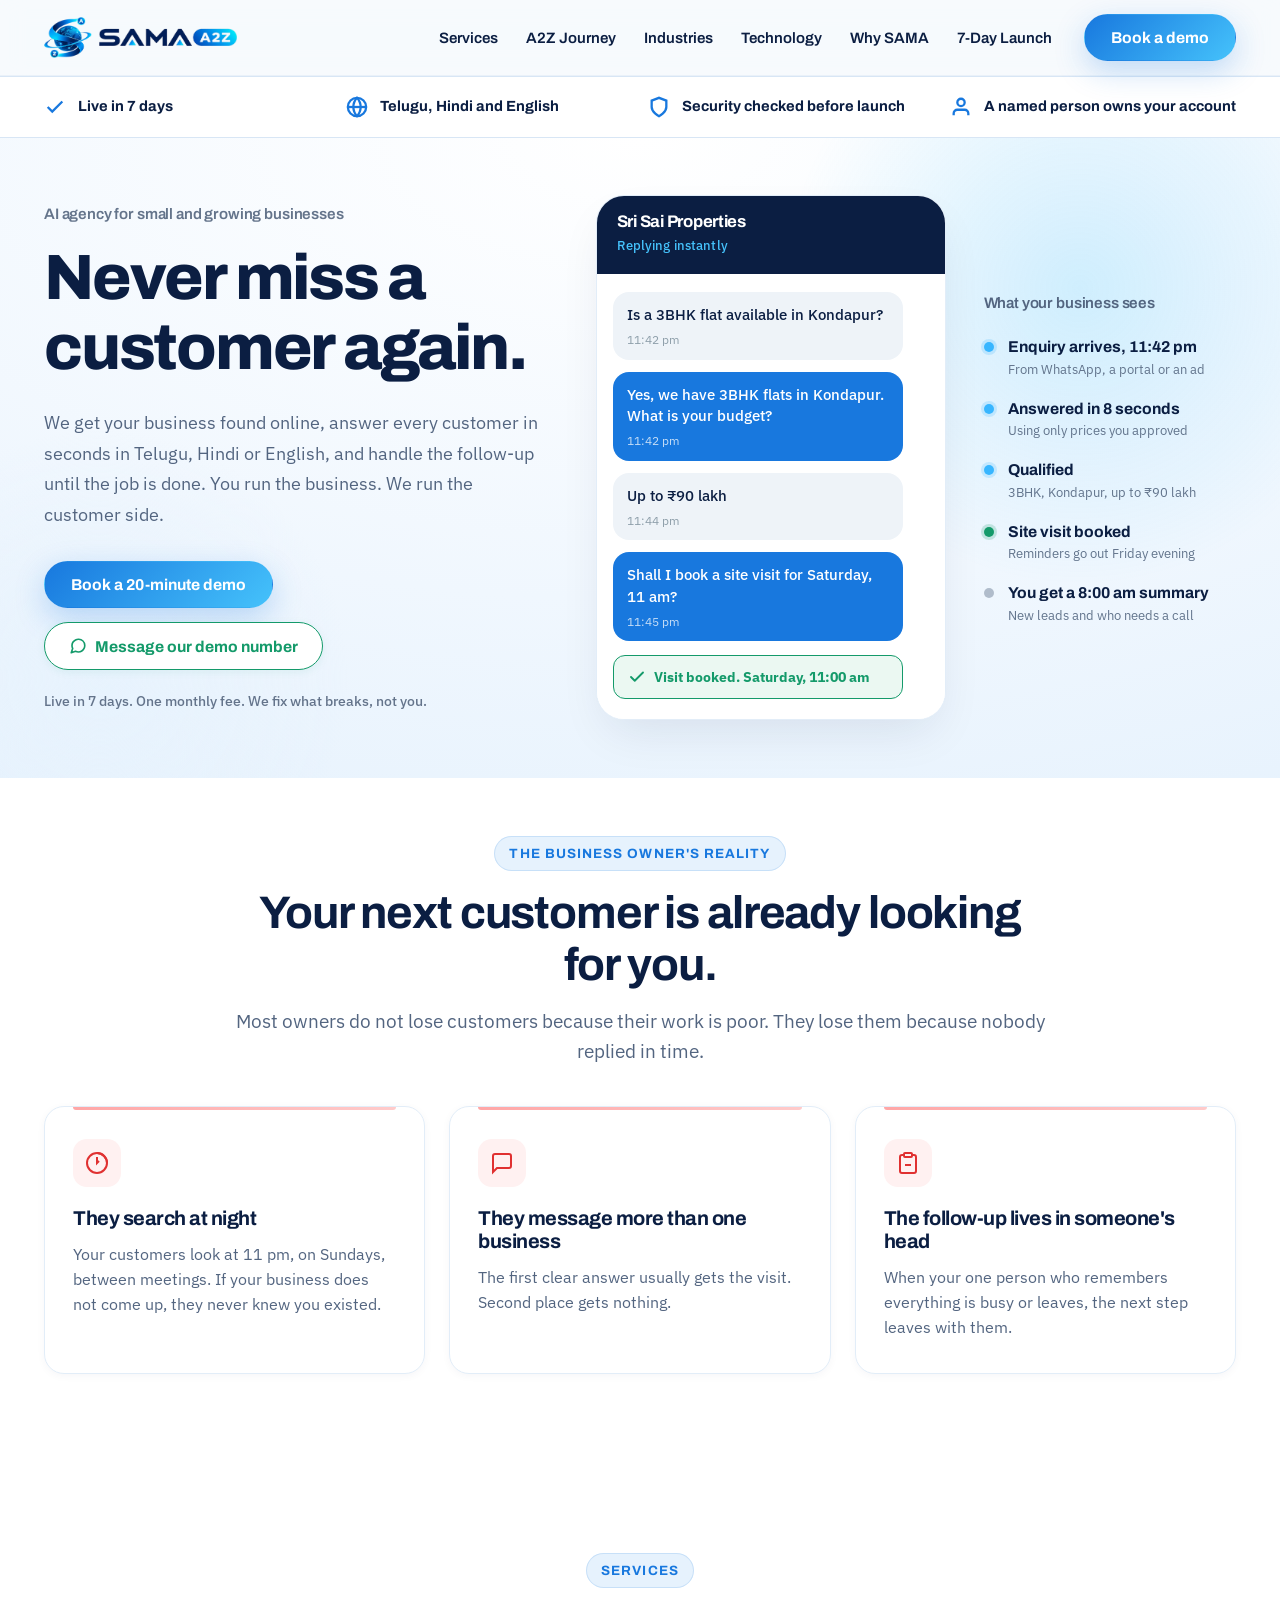
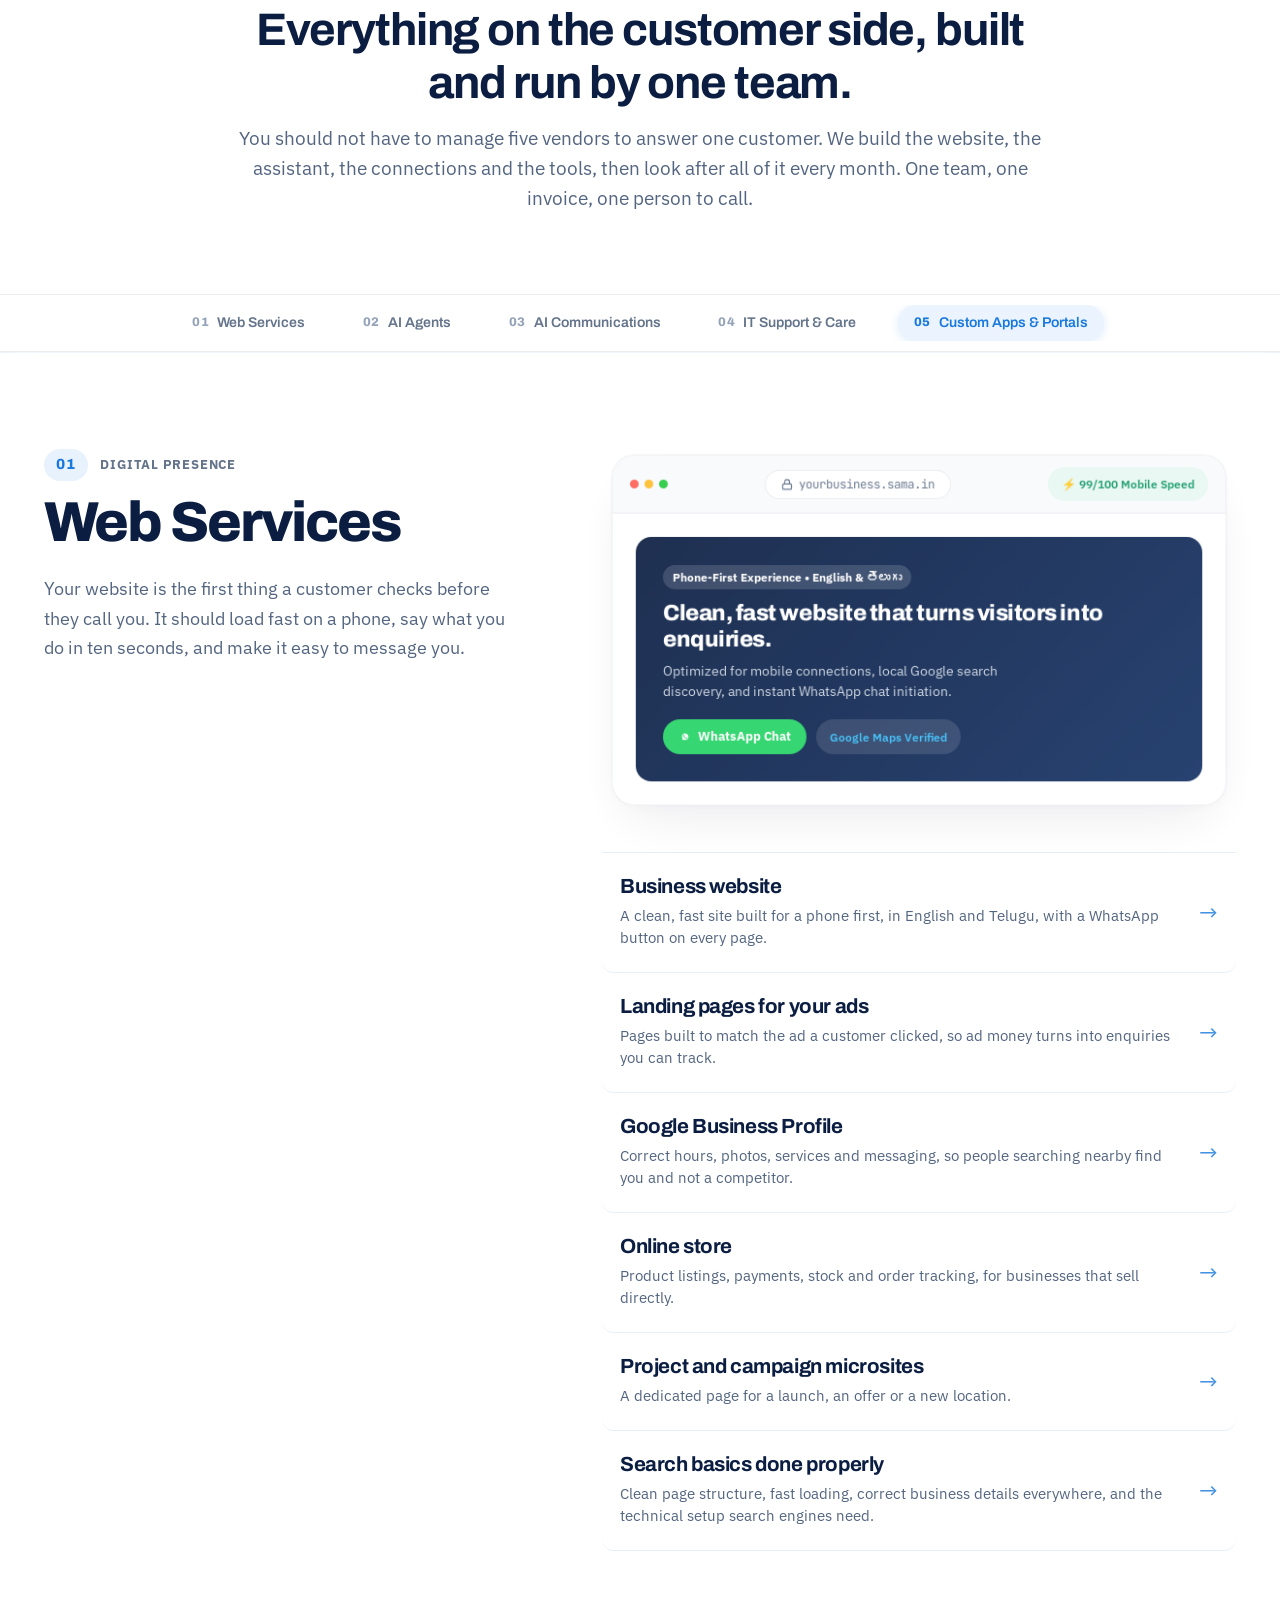
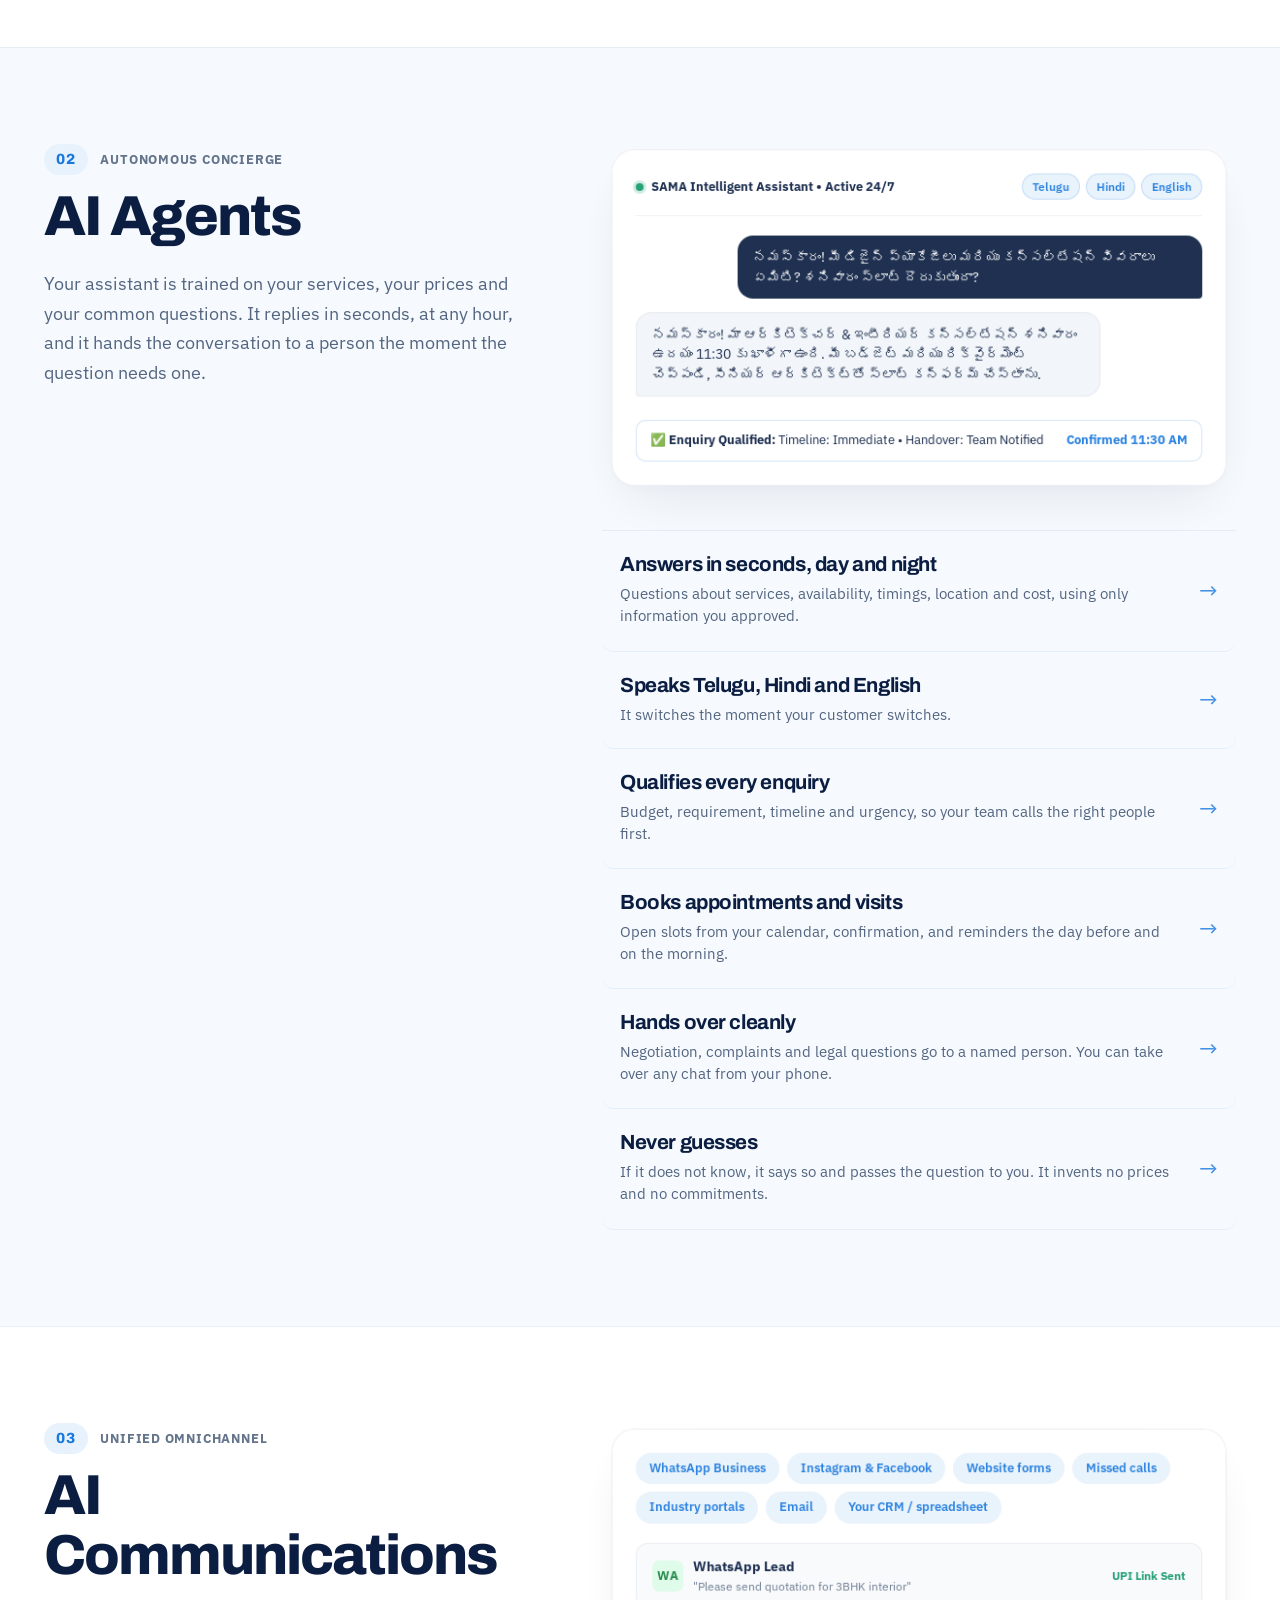
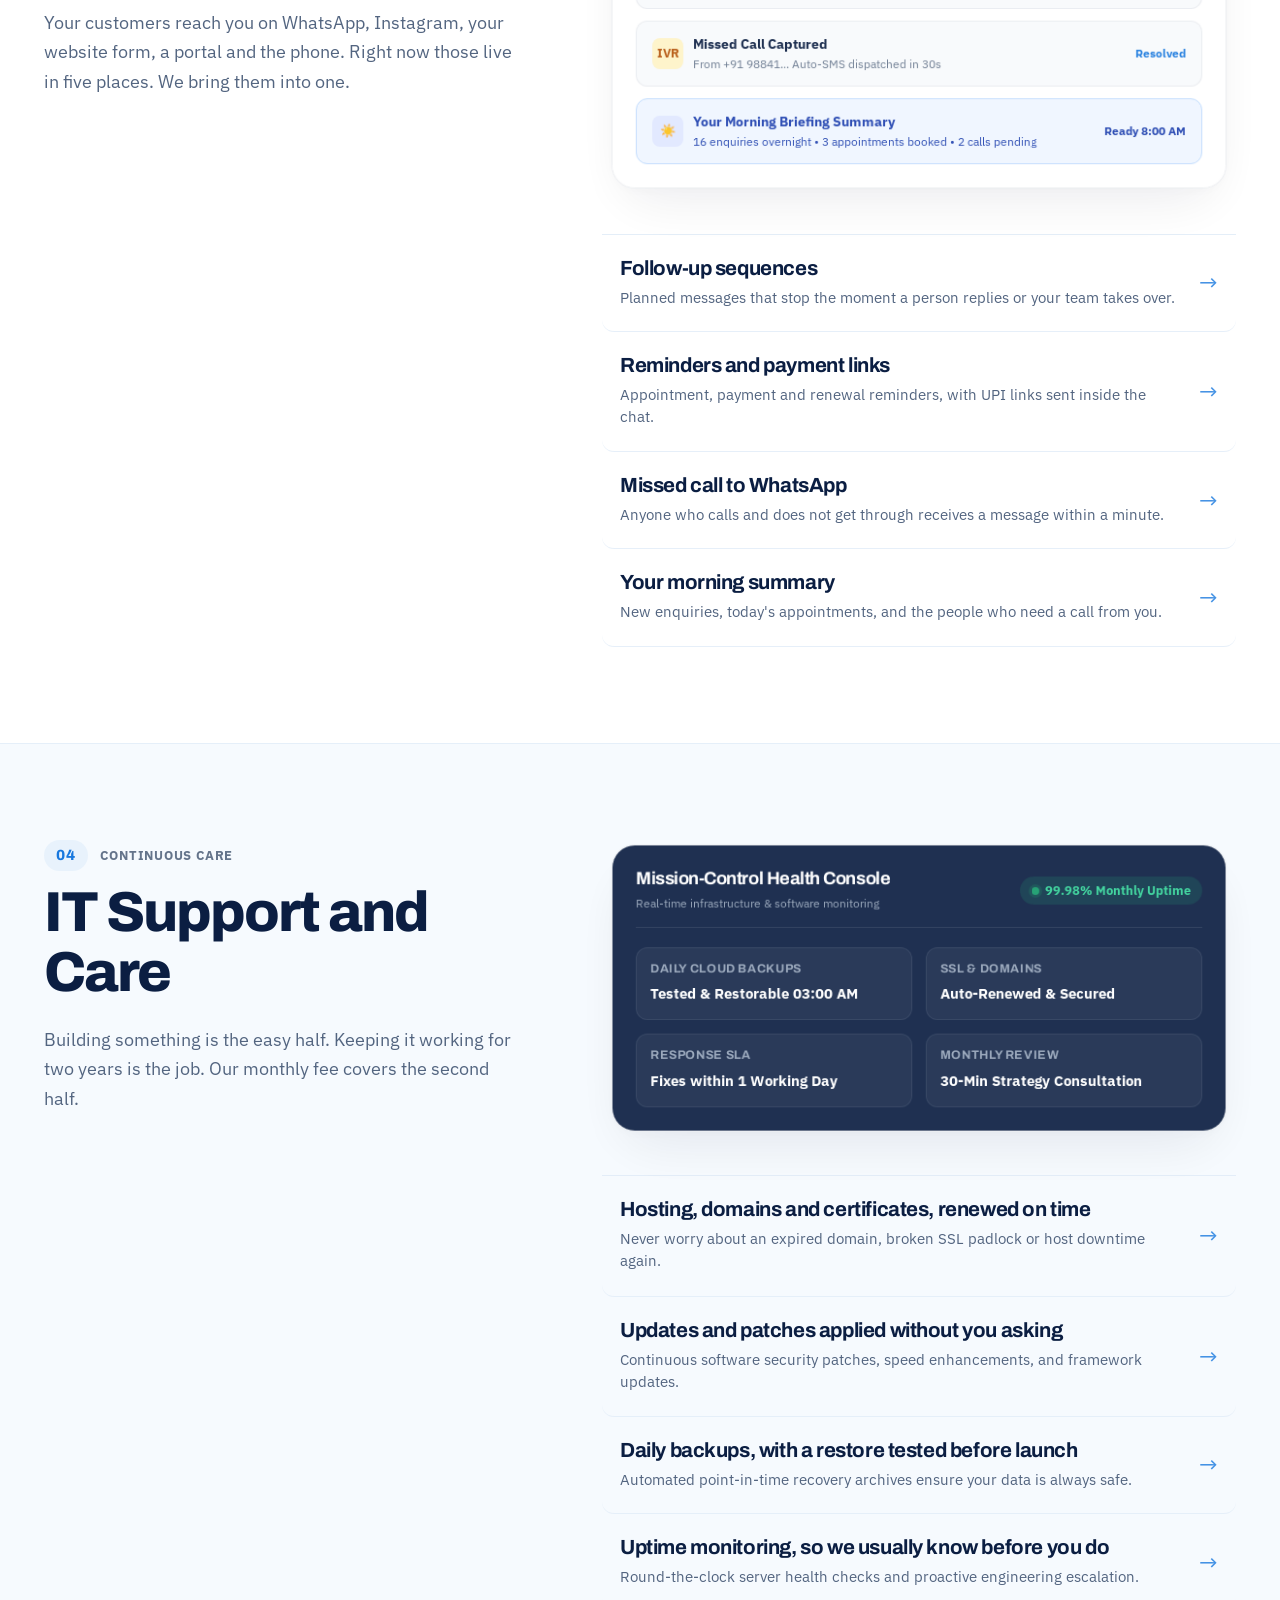
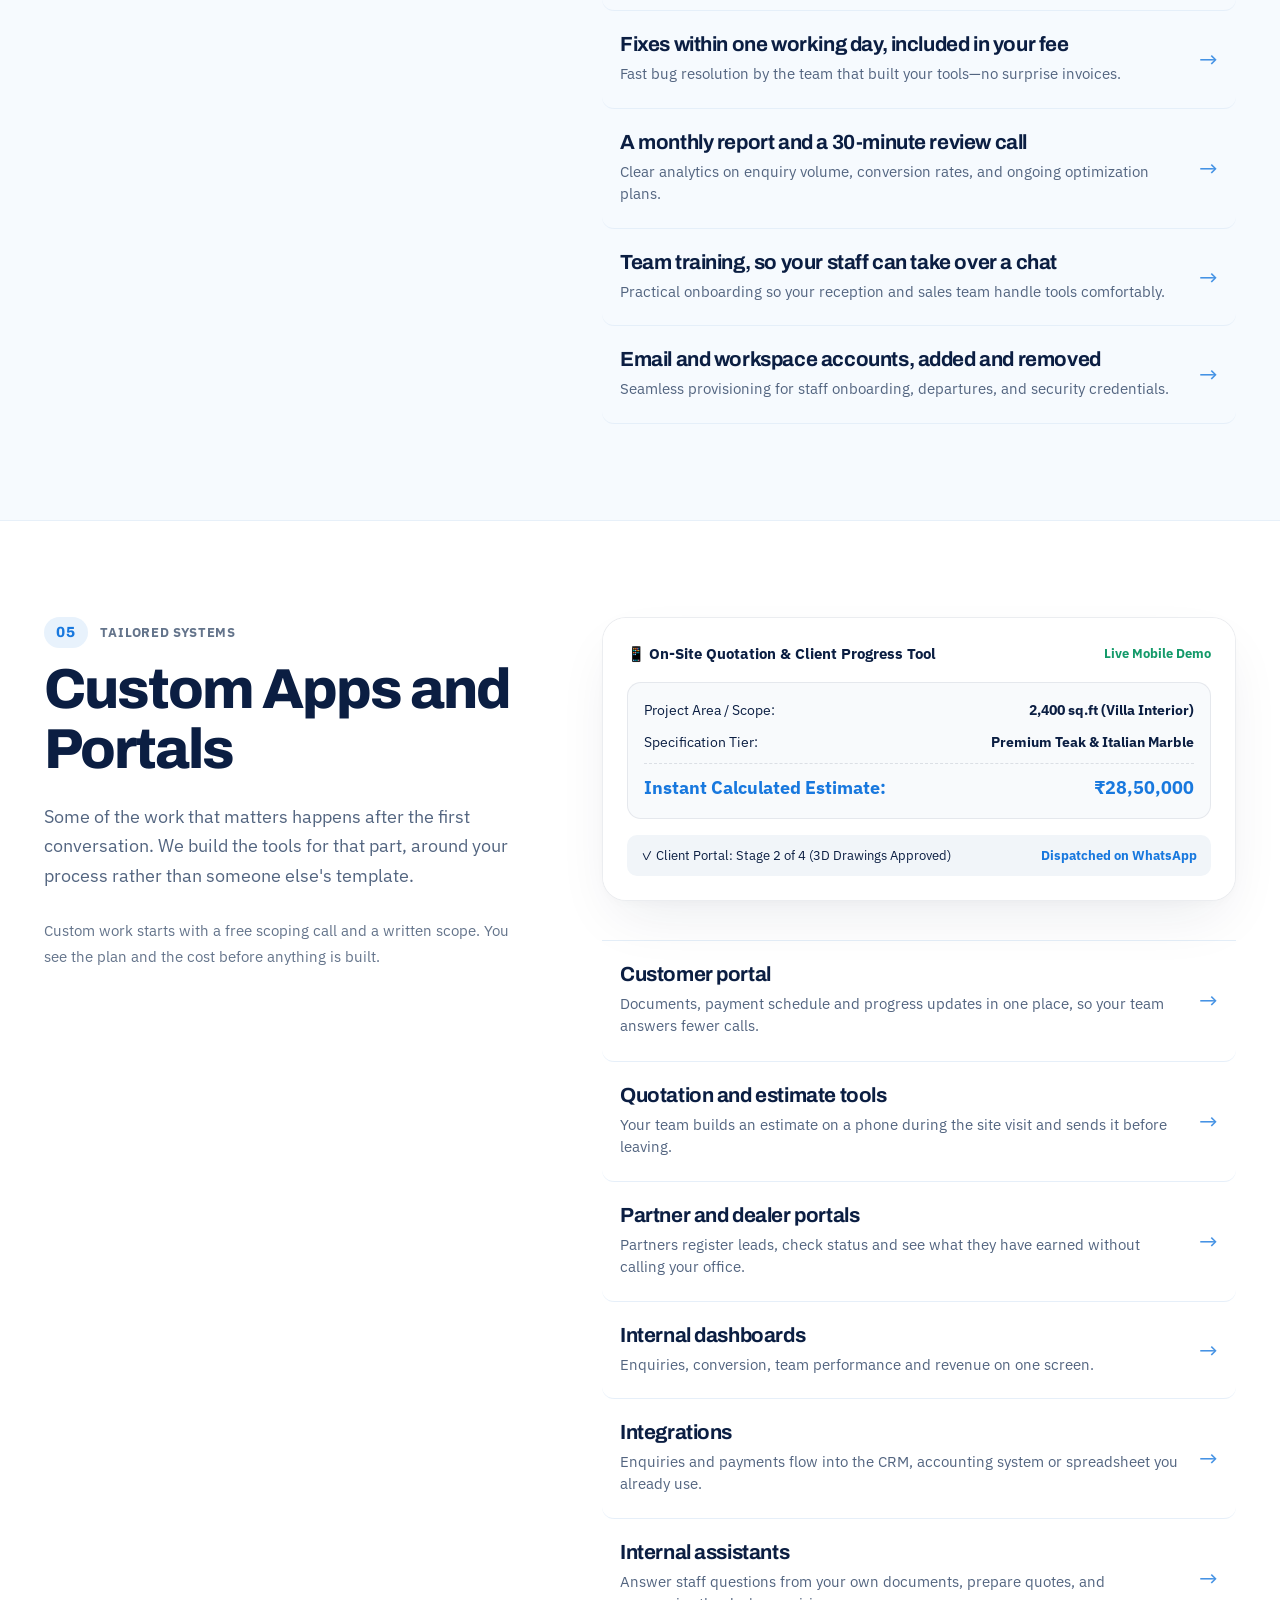
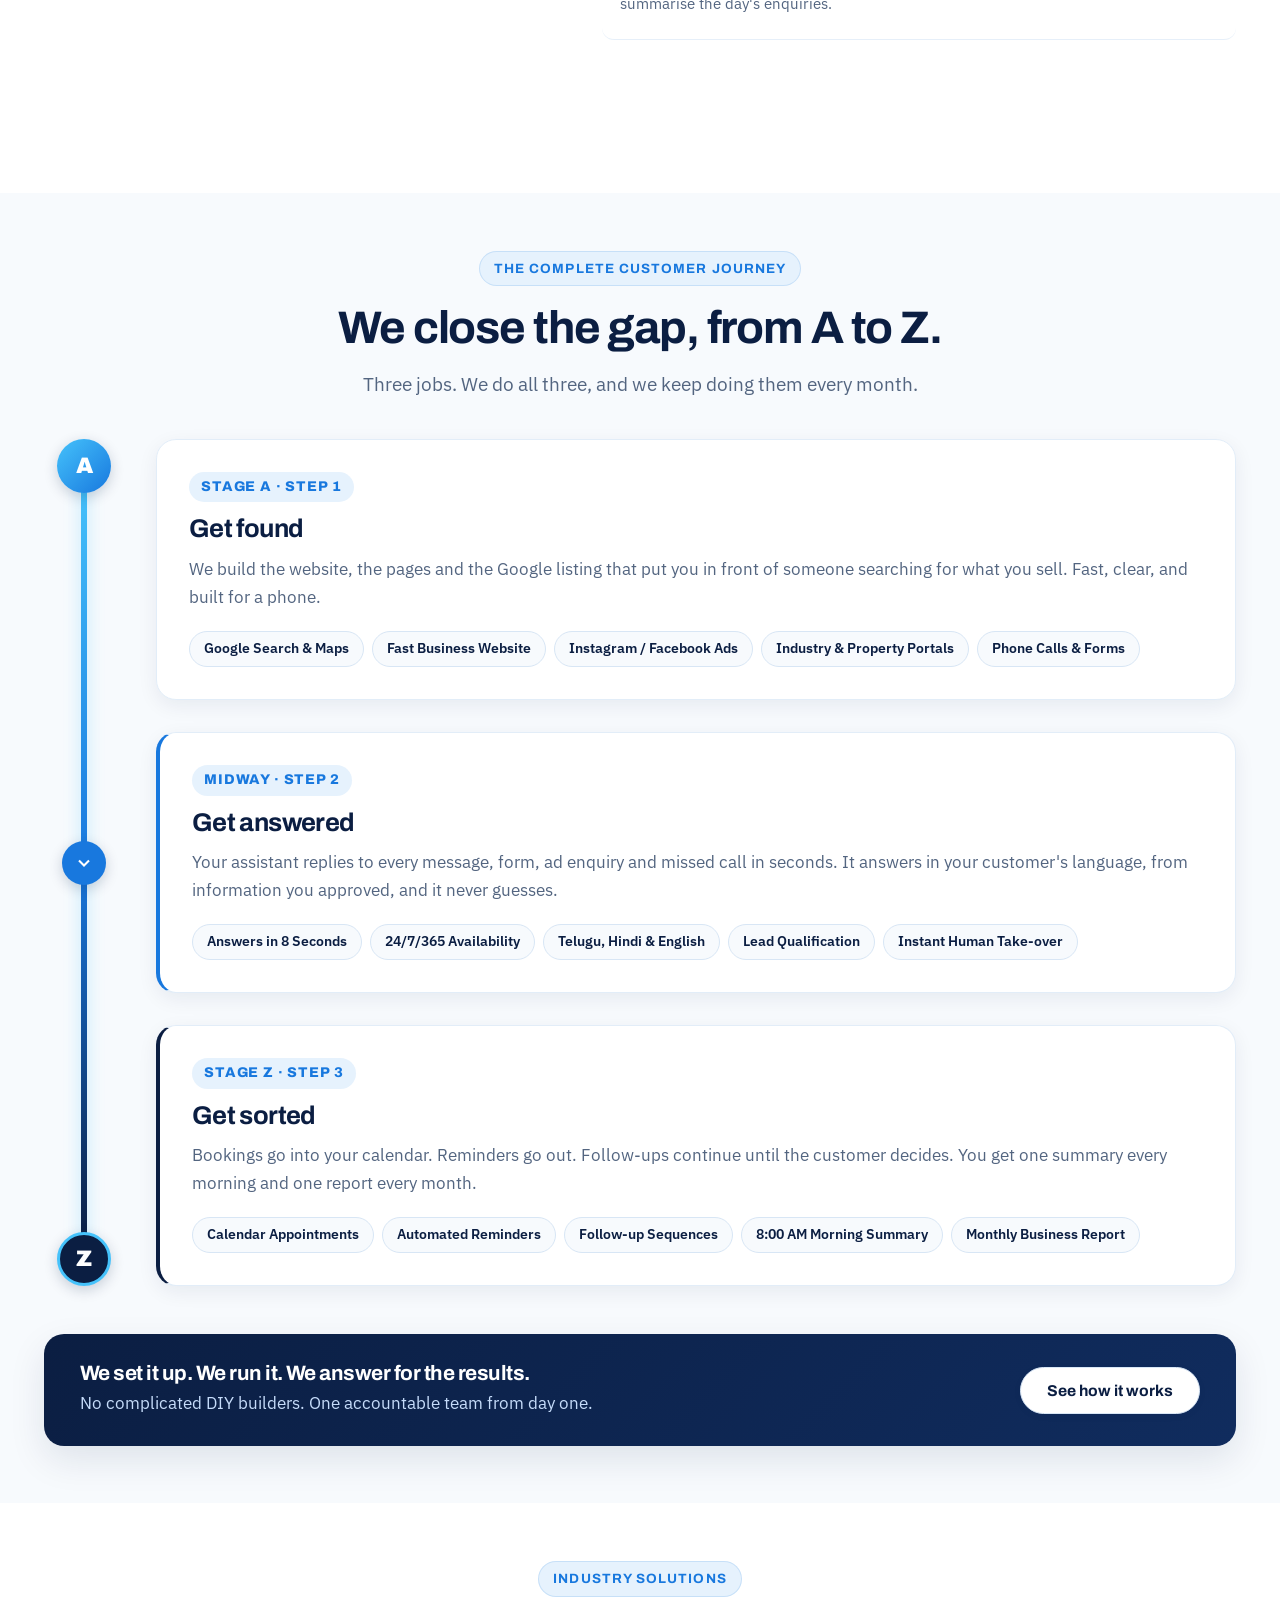
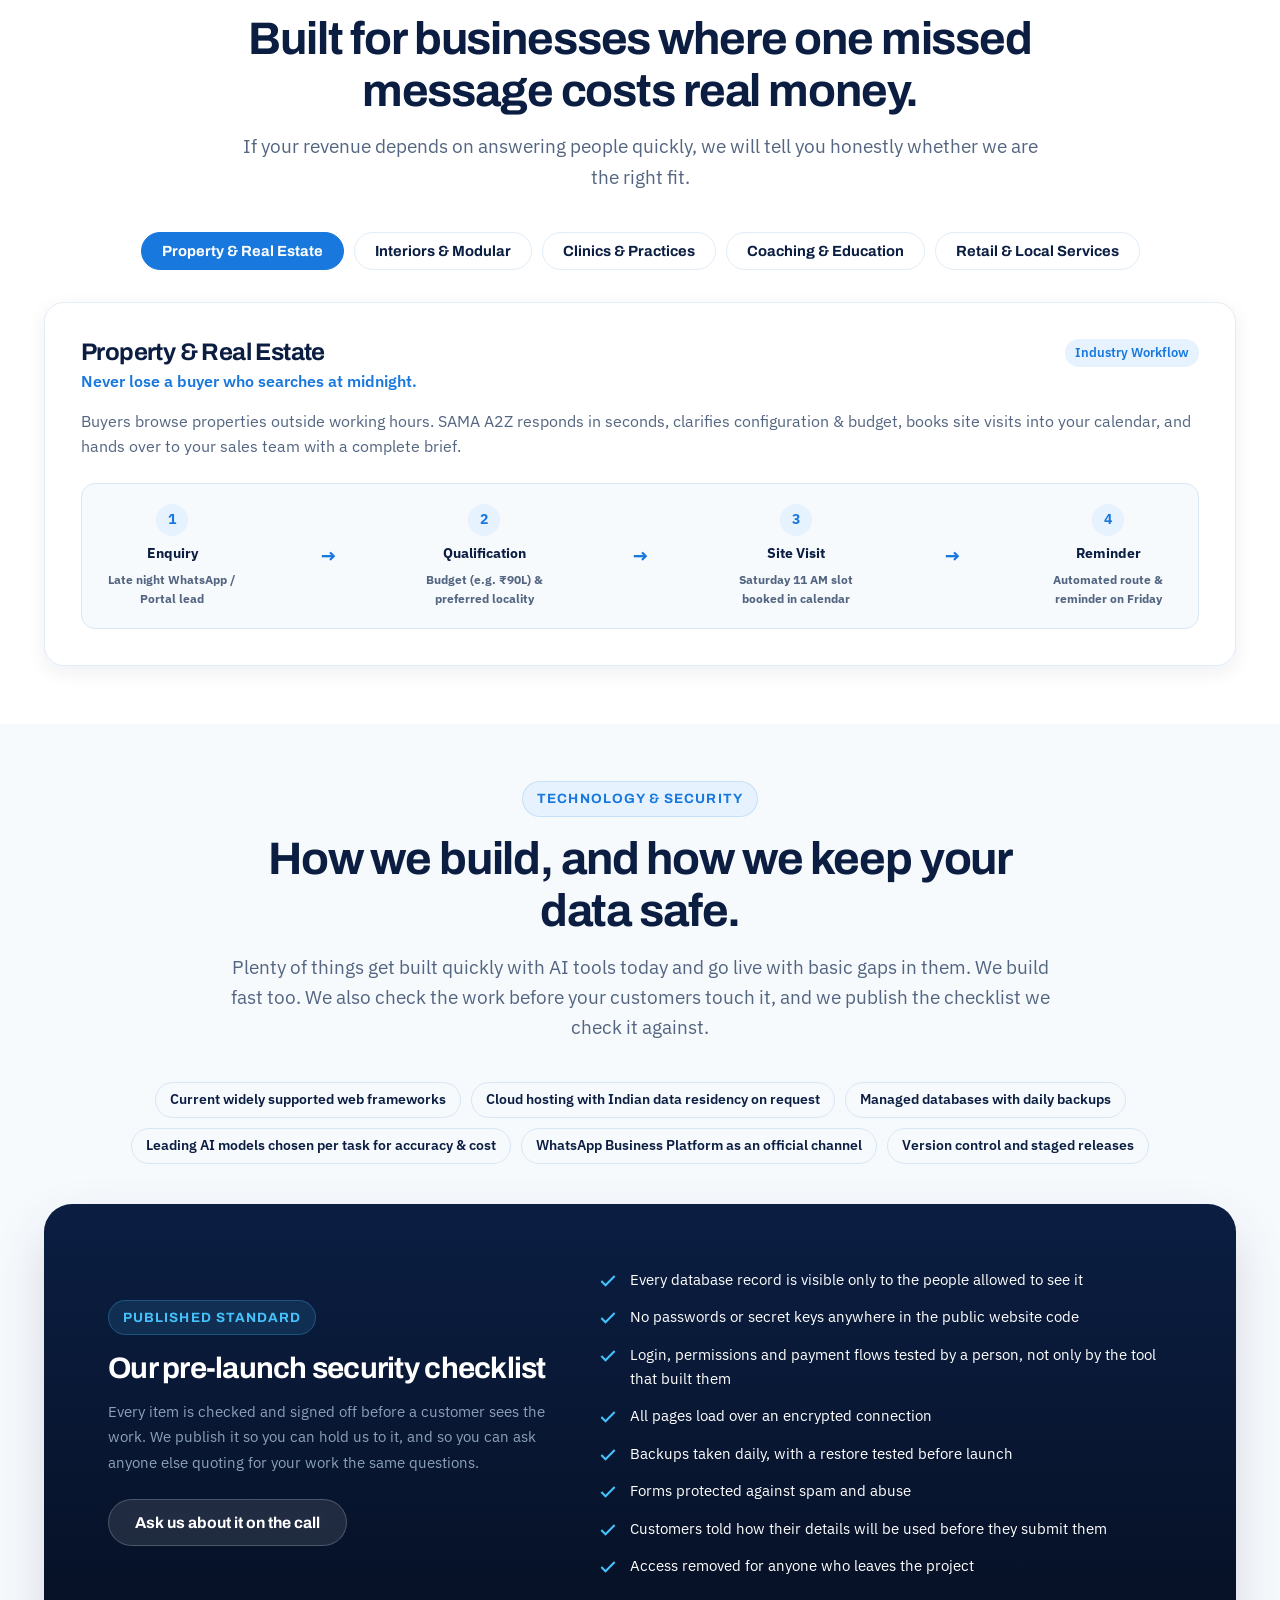
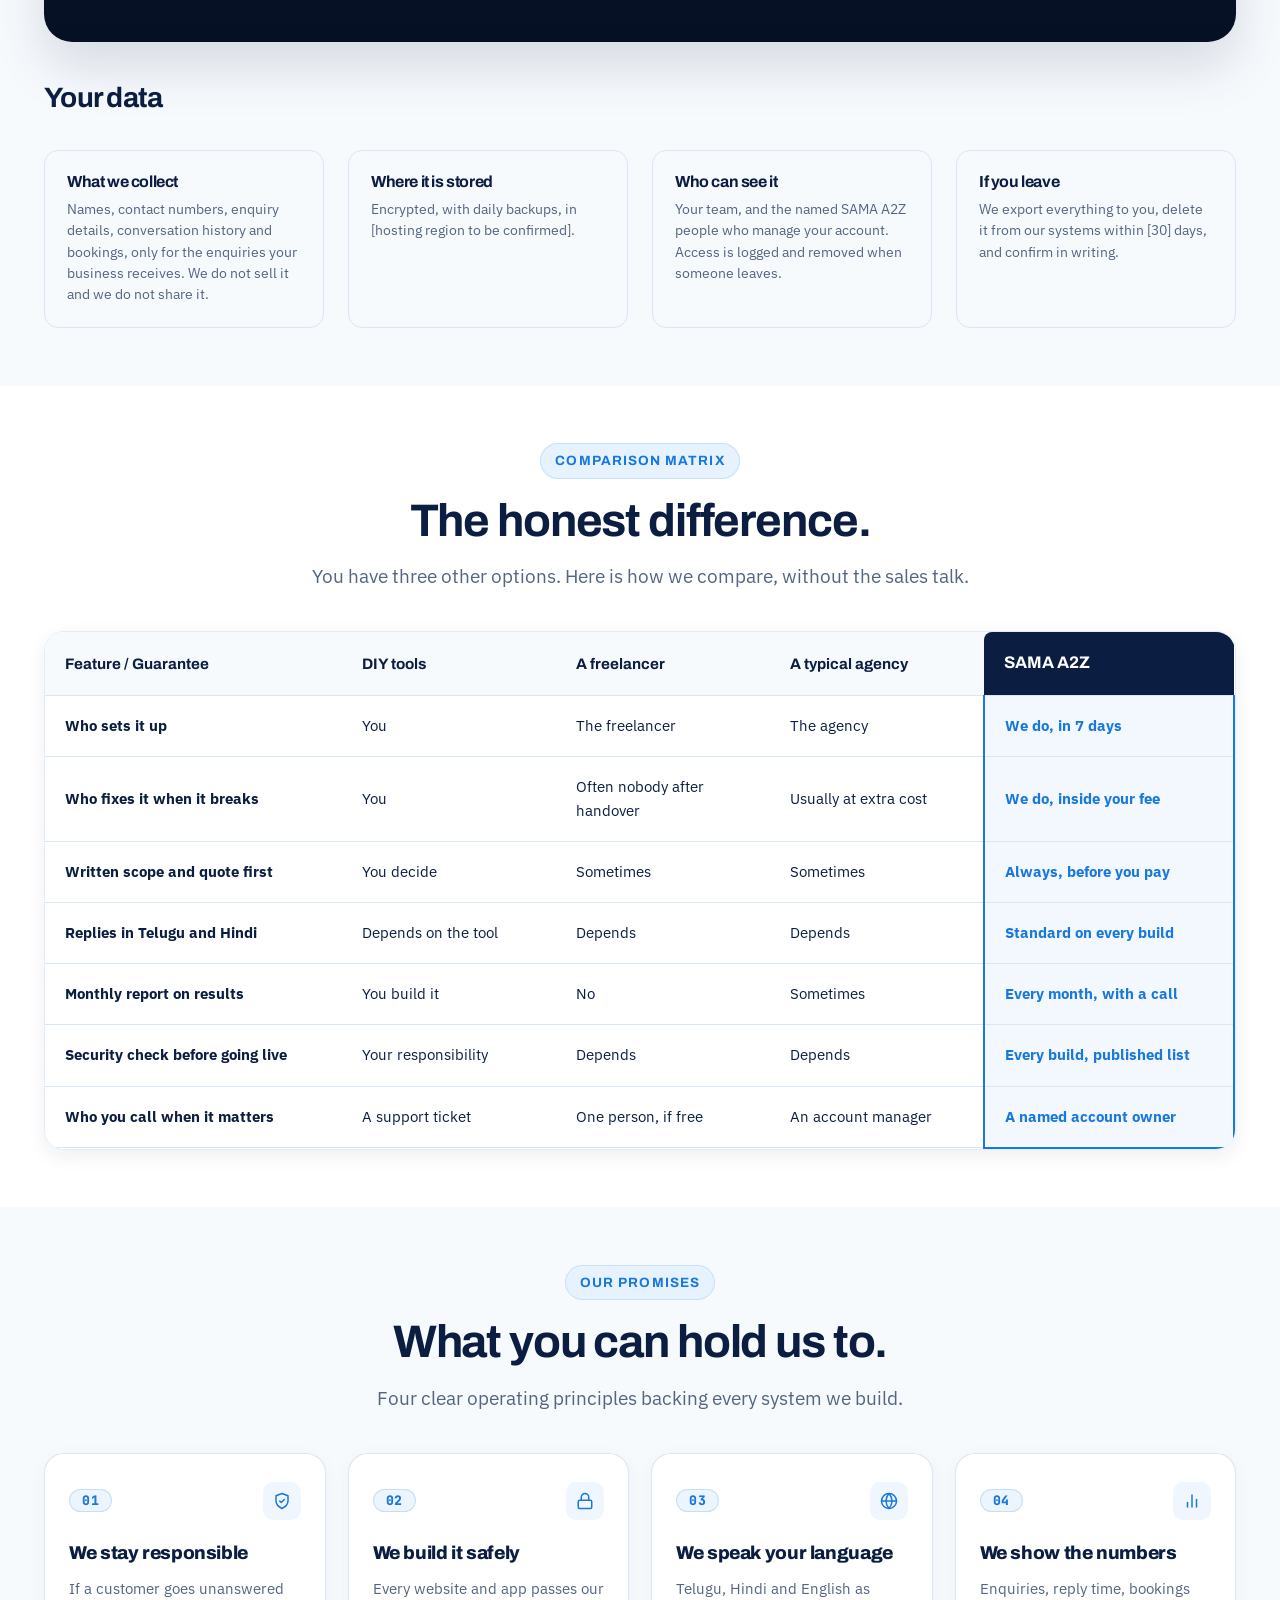
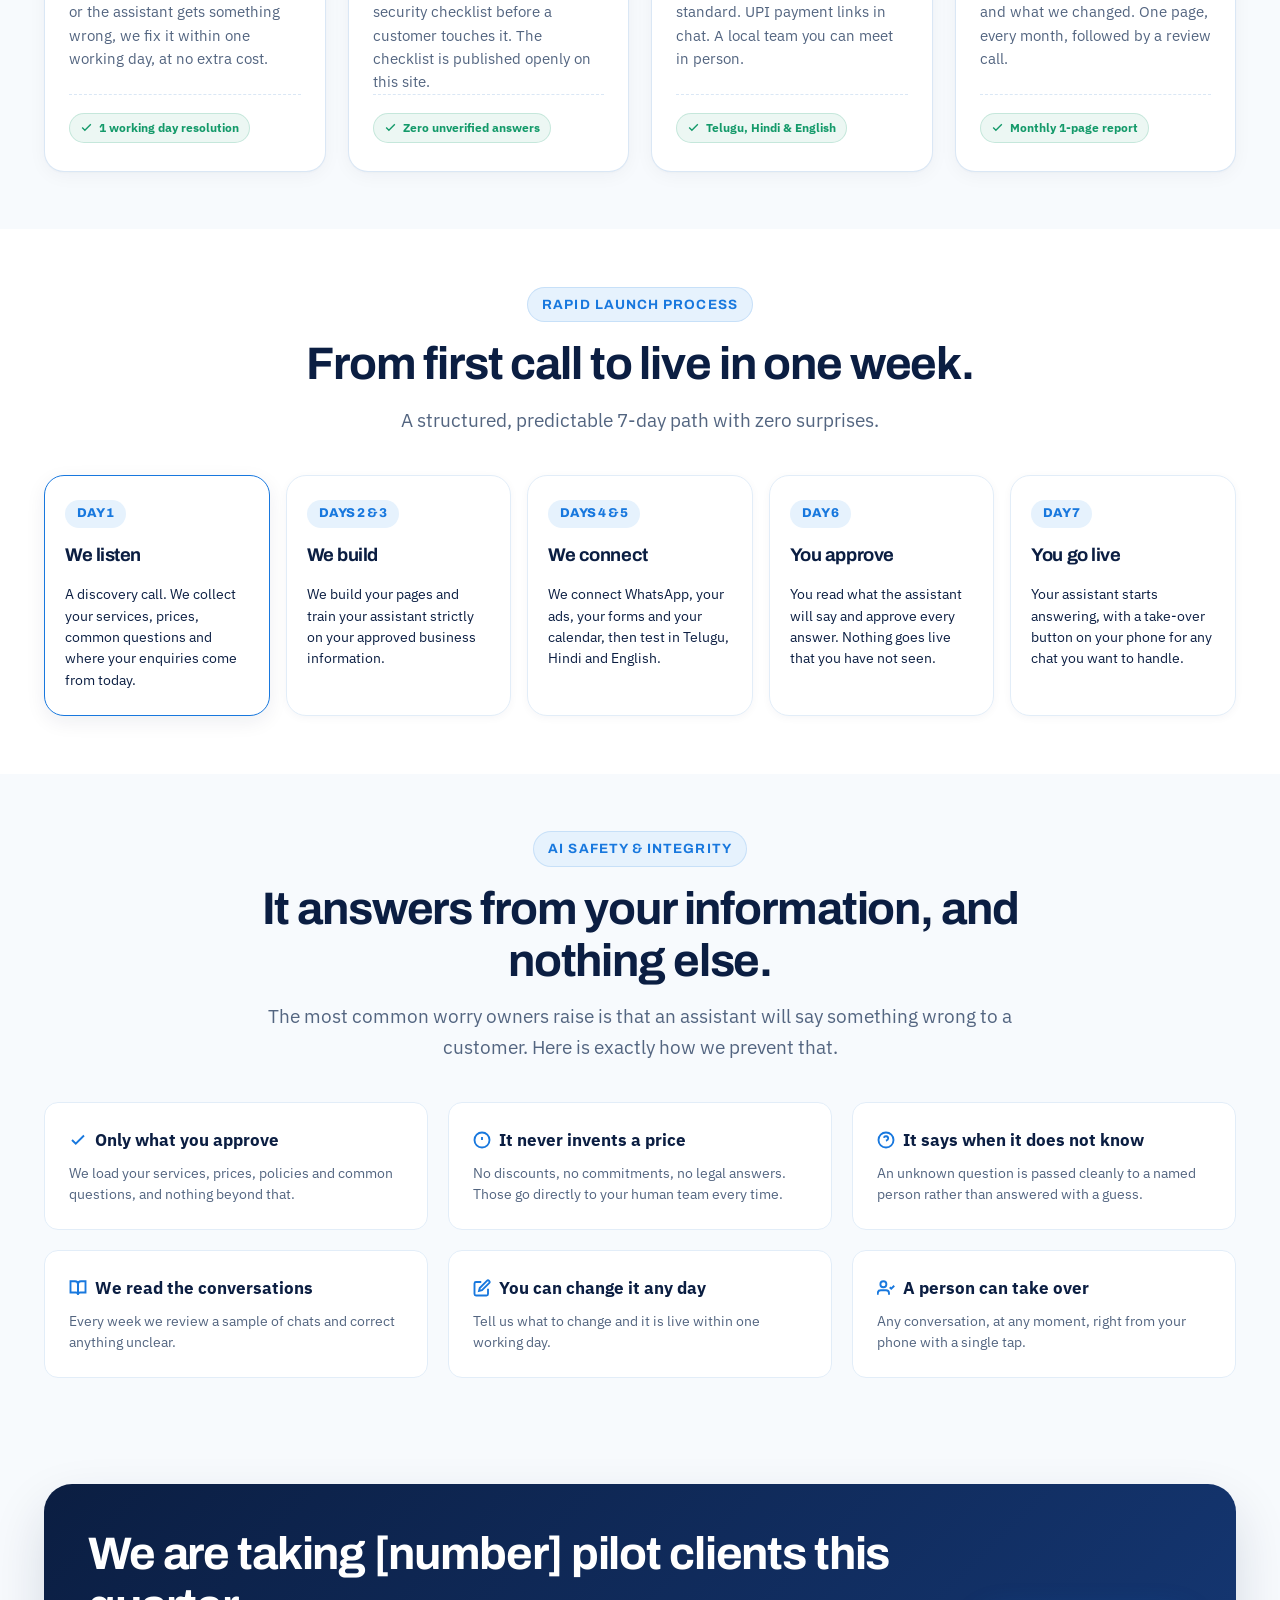
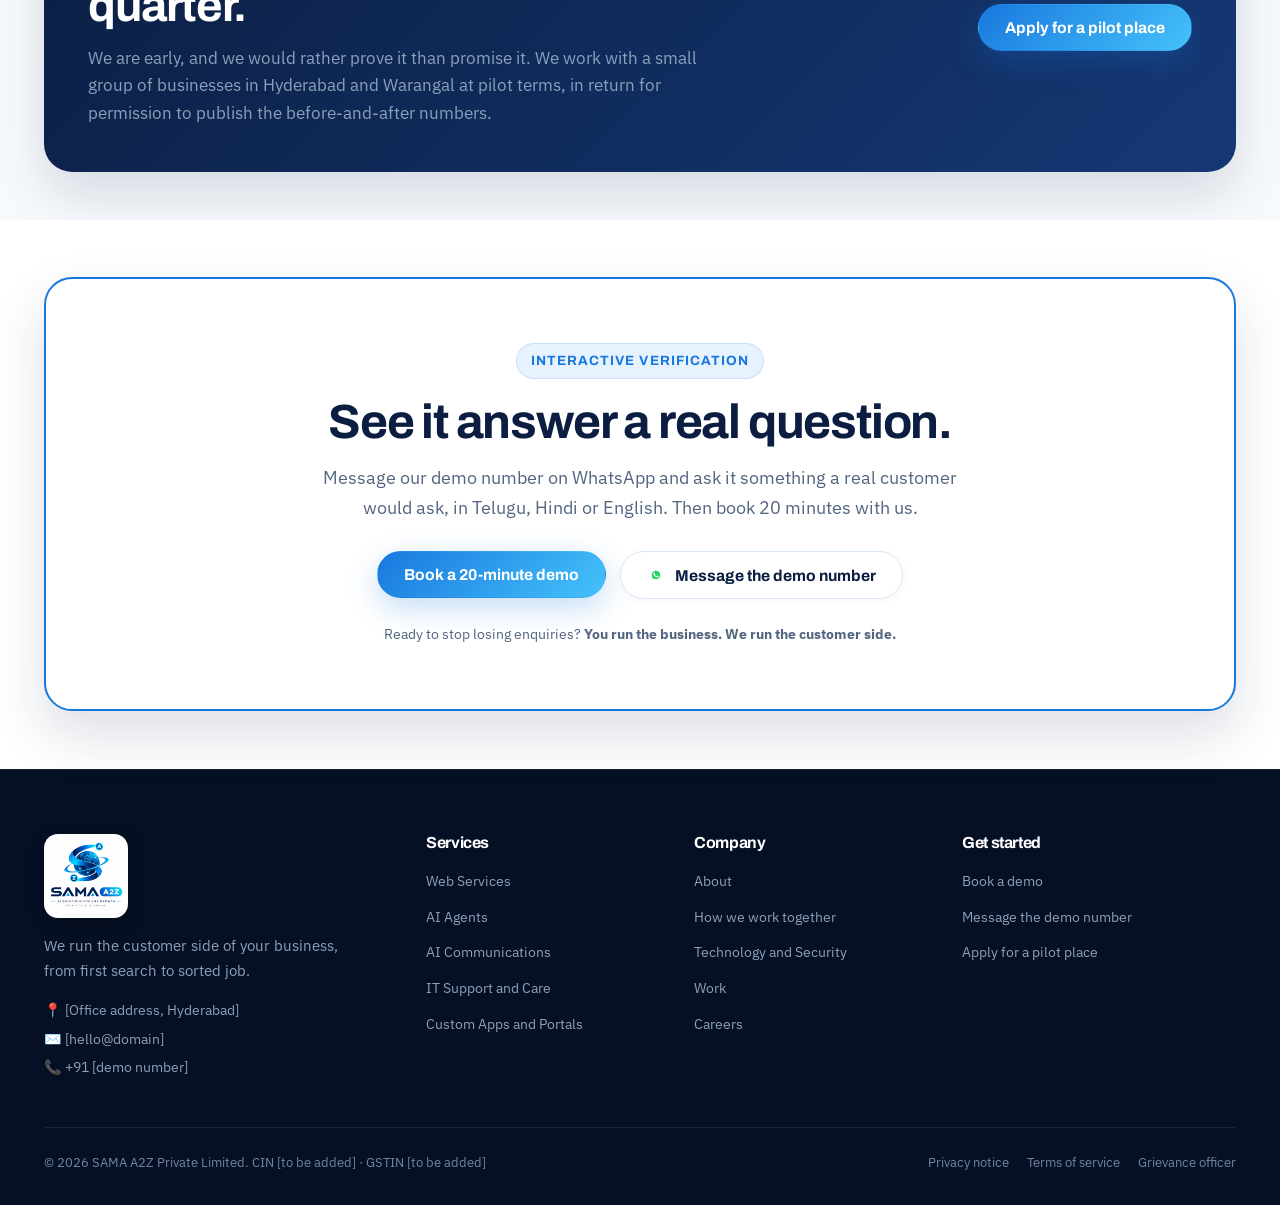
==== commit c266fa0e: "changes done" ====
--- a/index.html
+++ b/index.html
@@ -29,7 +29,7 @@
   <header class="site-header" id="siteHeader">
     <div class="container nav-container">
       <a href="index.html" class="brand-link" aria-label="SAMA A2Z Home">
-        <img src="assets/logo.jpeg" alt="SAMA A2Z — AI Solutions for SME Growth">
+        <img src="assets/logo-horizontal.png" alt="SAMA A2Z — AI Solutions for SME Growth">
       </a>
 
       <nav class="main-nav" aria-label="Main Navigation">
@@ -1226,38 +1226,106 @@
         </div>
 
         <div class="hold-grid">
+          <!-- Promise 01 -->
           <article class="hold-card">
-            <div class="hold-card-num">01</div>
-            <h3 class="hold-card-title">We stay responsible</h3>
-            <p class="hold-card-desc">
-              If a customer goes unanswered or the assistant gets something wrong, we fix it within one working day, at
-              no extra cost.
-            </p>
+            <div class="hold-card-top">
+              <span class="hold-card-badge">01</span>
+              <div class="hold-card-icon-wrap" aria-hidden="true">
+                <svg width="18" height="18" viewBox="0 0 24 24" fill="none" stroke="currentColor" stroke-width="2" stroke-linecap="round" stroke-linejoin="round">
+                  <path d="M12 22s8-4 8-10V5l-8-3-8 3v7c0 6 8 10 8 10z"/>
+                  <path d="m9 12 2 2 4-4"/>
+                </svg>
+              </div>
+            </div>
+            <div class="hold-card-body">
+              <h3 class="hold-card-title">We stay responsible</h3>
+              <p class="hold-card-desc">
+                If a customer goes unanswered or the assistant gets something wrong, we fix it within one working day, at no extra cost.
+              </p>
+            </div>
+            <div class="hold-card-footer">
+              <span class="hold-card-pill">
+                <svg width="13" height="13" viewBox="0 0 24 24" fill="none" stroke="currentColor" stroke-width="2.5"><polyline points="20 6 9 17 4 12"/></svg>
+                1 working day resolution
+              </span>
+            </div>
           </article>
 
+          <!-- Promise 02 -->
           <article class="hold-card">
-            <div class="hold-card-num">02</div>
-            <h3 class="hold-card-title">We build it safely</h3>
-            <p class="hold-card-desc">
-              Every website and app passes our security checklist before a customer touches it. The checklist is
-              published openly on this site.
-            </p>
+            <div class="hold-card-top">
+              <span class="hold-card-badge">02</span>
+              <div class="hold-card-icon-wrap" aria-hidden="true">
+                <svg width="18" height="18" viewBox="0 0 24 24" fill="none" stroke="currentColor" stroke-width="2" stroke-linecap="round" stroke-linejoin="round">
+                  <rect x="3" y="11" width="18" height="11" rx="2" ry="2"/>
+                  <path d="M7 11V7a5 5 0 0 1 10 0v4"/>
+                </svg>
+              </div>
+            </div>
+            <div class="hold-card-body">
+              <h3 class="hold-card-title">We build it safely</h3>
+              <p class="hold-card-desc">
+                Every website and app passes our security checklist before a customer touches it. The checklist is published openly on this site.
+              </p>
+            </div>
+            <div class="hold-card-footer">
+              <span class="hold-card-pill">
+                <svg width="13" height="13" viewBox="0 0 24 24" fill="none" stroke="currentColor" stroke-width="2.5"><polyline points="20 6 9 17 4 12"/></svg>
+                Zero unverified answers
+              </span>
+            </div>
           </article>
 
+          <!-- Promise 03 -->
           <article class="hold-card">
-            <div class="hold-card-num">03</div>
-            <h3 class="hold-card-title">We speak your customers' language</h3>
-            <p class="hold-card-desc">
-              Telugu, Hindi and English as standard. UPI payment links in chat. A local team you can meet in person.
-            </p>
+            <div class="hold-card-top">
+              <span class="hold-card-badge">03</span>
+              <div class="hold-card-icon-wrap" aria-hidden="true">
+                <svg width="18" height="18" viewBox="0 0 24 24" fill="none" stroke="currentColor" stroke-width="2" stroke-linecap="round" stroke-linejoin="round">
+                  <circle cx="12" cy="12" r="10"/>
+                  <line x1="2" y1="12" x2="22" y2="12"/>
+                  <path d="M12 2a15.3 15.3 0 0 1 4 10 15.3 15.3 0 0 1-4 10 15.3 15.3 0 0 1-4-10 15.3 15.3 0 0 1 4-10z"/>
+                </svg>
+              </div>
+            </div>
+            <div class="hold-card-body">
+              <h3 class="hold-card-title">We speak your language</h3>
+              <p class="hold-card-desc">
+                Telugu, Hindi and English as standard. UPI payment links in chat. A local team you can meet in person.
+              </p>
+            </div>
+            <div class="hold-card-footer">
+              <span class="hold-card-pill">
+                <svg width="13" height="13" viewBox="0 0 24 24" fill="none" stroke="currentColor" stroke-width="2.5"><polyline points="20 6 9 17 4 12"/></svg>
+                Telugu, Hindi & English
+              </span>
+            </div>
           </article>
 
+          <!-- Promise 04 -->
           <article class="hold-card">
-            <div class="hold-card-num">04</div>
-            <h3 class="hold-card-title">We show the numbers</h3>
-            <p class="hold-card-desc">
-              Enquiries, reply time, bookings and what we changed. One page, every month, followed by a review call.
-            </p>
+            <div class="hold-card-top">
+              <span class="hold-card-badge">04</span>
+              <div class="hold-card-icon-wrap" aria-hidden="true">
+                <svg width="18" height="18" viewBox="0 0 24 24" fill="none" stroke="currentColor" stroke-width="2" stroke-linecap="round" stroke-linejoin="round">
+                  <line x1="18" y1="20" x2="18" y2="10"/>
+                  <line x1="12" y1="20" x2="12" y2="4"/>
+                  <line x1="6" y1="20" x2="6" y2="14"/>
+                </svg>
+              </div>
+            </div>
+            <div class="hold-card-body">
+              <h3 class="hold-card-title">We show the numbers</h3>
+              <p class="hold-card-desc">
+                Enquiries, reply time, bookings and what we changed. One page, every month, followed by a review call.
+              </p>
+            </div>
+            <div class="hold-card-footer">
+              <span class="hold-card-pill">
+                <svg width="13" height="13" viewBox="0 0 24 24" fill="none" stroke="currentColor" stroke-width="2.5"><polyline points="20 6 9 17 4 12"/></svg>
+                Monthly 1-page report
+              </span>
+            </div>
           </article>
         </div>
       </div>
@@ -1468,8 +1536,7 @@
       <div class="footer-top-grid">
         <!-- Brand Column -->
         <div class="footer-brand">
-          <img src="assets/logo.jpeg" alt="SAMA A2Z — AI Solutions for SME Growth"
-            style="height: 72px; width: auto; display: block;">
+          <img src="assets/logo.jpeg" alt="SAMA A2Z — AI Solutions for SME Growth" class="footer-logo">
           <p>We run the customer side of your business, from first search to sorted job.</p>
           <div class="footer-contact-info">
             <div>📍 [Office address, Hyderabad]</div>
@@ -1547,7 +1614,7 @@
       <form id="samaDemoForm" class="form-grid">
         <div class="form-group">
           <label class="form-label" for="formName">Your Name *</label>
-          <input type="text" id="formName" name="name" class="form-input" placeholder="e.g. Rajesh Reddy" required>
+          <input type="text" id="formName" name="name" class="form-input" placeholder="e.g. Mahesh" required>
         </div>
 
         <div class="form-group">
@@ -1609,6 +1676,7 @@
   </div>
 
   <!-- Scripts -->
+  <script src="js/lenis.min.js"></script>
   <script src="js/chat-simulator.js"></script>
   <script src="js/app.js"></script>
 </body>
--- a/css/main.css
+++ b/css/main.css
@@ -53,7 +53,7 @@
   /* Layout */
   --max-width: 1240px;
   --max-width-wide: 1360px;
-  --header-height: 90px;
+  --header-height: 76px;
   --radius-sm: 8px;
   --radius-md: 14px;
   --radius-lg: 20px;
@@ -89,6 +89,27 @@
   font-weight: 400;
   line-height: 1.6;
   overflow-x: hidden;
+}
+
+/* Lenis Momentum Scrolling Engine */
+html.lenis, html.lenis body {
+  height: auto;
+}
+
+.lenis.lenis-smooth {
+  scroll-behavior: auto !important;
+}
+
+.lenis.lenis-smooth [data-lenis-prevent] {
+  overscroll-behavior: contain;
+}
+
+.lenis.lenis-stopped {
+  overflow: hidden;
+}
+
+.lenis.lenis-scrolling iframe {
+  pointer-events: none;
 }
 
 /* Typography Base */
@@ -379,17 +400,24 @@
 .brand-link {
   display: flex;
   align-items: center;
-  gap: 12px;
+  text-decoration: none;
+  transition: transform 0.25s var(--ease-apple), opacity 0.25s ease;
+}
+
+.brand-link:hover {
+  transform: translateY(-1px);
+  opacity: 0.95;
 }
 
 .brand-link svg {
-  height: 44px;
+  height: 40px;
   width: auto;
 }
 
 .brand-link img {
-  height: 72px;
+  height: 42px;
   width: auto;
+  max-width: 210px;
   display: block;
   object-fit: contain;
 }
--- a/css/components.css
+++ b/css/components.css
@@ -1307,36 +1307,139 @@
 .hold-grid {
   display: grid;
   grid-template-columns: repeat(4, 1fr);
-  gap: 24px;
+  align-items: stretch;
+  gap: 22px;
+  margin-top: 36px;
 }
 
 .hold-card {
   background: #FFFFFF;
-  border: 1px solid var(--color-border-card);
-  border-radius: var(--radius-lg);
-  padding: 28px;
-  box-shadow: var(--shadow-sm);
+  border: 1px solid rgba(216, 230, 245, 0.95);
+  border-radius: 20px;
+  padding: 28px 24px;
+  box-shadow: 0 4px 20px -2px rgba(11, 30, 66, 0.05), 0 1px 3px rgba(11, 30, 66, 0.03);
   display: flex;
   flex-direction: column;
-}
-
-.hold-card-num {
+  height: 100%;
+  box-sizing: border-box;
+  position: relative;
+  overflow: hidden;
+  transition: transform 0.35s cubic-bezier(0.22, 1, 0.36, 1),
+              box-shadow 0.35s cubic-bezier(0.22, 1, 0.36, 1),
+              border-color 0.35s cubic-bezier(0.22, 1, 0.36, 1);
+}
+
+.hold-card::before {
+  content: '';
+  position: absolute;
+  top: 0;
+  left: 0;
+  right: 0;
+  height: 3px;
+  background: linear-gradient(90deg, #1878DE 0%, #45C2FB 100%);
+  opacity: 0;
+  transition: opacity 0.35s cubic-bezier(0.22, 1, 0.36, 1);
+}
+
+.hold-card:hover {
+  transform: translateY(-6px);
+  border-color: rgba(24, 120, 222, 0.45);
+  box-shadow: 0 20px 42px -8px rgba(24, 120, 222, 0.16), 0 2px 8px rgba(11, 30, 66, 0.04);
+}
+
+.hold-card:hover::before {
+  opacity: 1;
+}
+
+.hold-card-top {
+  display: flex;
+  align-items: center;
+  justify-content: space-between;
+  width: 100%;
+  margin-bottom: 22px;
+}
+
+.hold-card-badge {
+  font-family: var(--font-mono);
+  font-size: 0.82rem;
+  font-weight: 800;
+  letter-spacing: 0.04em;
+  color: #1878DE;
+  background: rgba(24, 120, 222, 0.08);
+  border: 1px solid rgba(24, 120, 222, 0.18);
+  padding: 4px 12px;
+  border-radius: var(--radius-pill);
+  line-height: 1;
+}
+
+.hold-card-icon-wrap {
+  width: 38px;
+  height: 38px;
+  border-radius: 10px;
+  background: #F0F6FD;
+  color: #1878DE;
+  display: flex;
+  align-items: center;
+  justify-content: center;
+  transition: transform 0.3s cubic-bezier(0.22, 1, 0.36, 1),
+              background-color 0.3s ease,
+              color 0.3s ease;
+}
+
+.hold-card:hover .hold-card-icon-wrap {
+  transform: scale(1.08);
+  background: #1878DE;
+  color: #FFFFFF;
+}
+
+.hold-card-body {
+  display: flex;
+  flex-direction: column;
+  flex-grow: 1;
+}
+
+.hold-card-title {
   font-family: var(--font-heading);
-  font-size: 1.6rem;
-  font-weight: 900;
-  color: var(--color-signal-blue);
+  font-size: 1.16rem;
+  font-weight: 800;
+  line-height: 1.25;
+  letter-spacing: -0.02em;
+  color: var(--color-midnight);
+  margin-top: 0;
   margin-bottom: 12px;
 }
 
-.hold-card-title {
-  font-size: 1.18rem;
-  color: var(--color-midnight);
-  margin-bottom: 10px;
-}
-
 .hold-card-desc {
-  font-size: 0.92rem;
-  line-height: 1.55;
+  font-size: 0.91rem;
+  line-height: 1.6;
+  color: var(--color-text-muted);
+  margin: 0;
+  flex-grow: 1;
+}
+
+.hold-card-footer {
+  margin-top: auto;
+  padding-top: 18px;
+  border-top: 1px dashed rgba(216, 230, 245, 0.95);
+  display: flex;
+  align-items: center;
+}
+
+.hold-card-pill {
+  display: inline-flex;
+  align-items: center;
+  gap: 6px;
+  font-size: 0.78rem;
+  font-weight: 700;
+  color: #149A6A;
+  background: rgba(20, 154, 106, 0.08);
+  border: 1px solid rgba(20, 154, 106, 0.18);
+  padding: 4px 10px;
+  border-radius: var(--radius-pill);
+}
+
+.hold-card-pill svg {
+  stroke: #149A6A;
 }
 
 /* --------------------------------------------------------------------------
@@ -1345,6 +1448,7 @@
 .timeline-track {
   display: grid;
   grid-template-columns: repeat(5, 1fr);
+  align-items: stretch;
   gap: 16px;
   position: relative;
   margin-top: 36px;
@@ -1359,6 +1463,8 @@
   position: relative;
   display: flex;
   flex-direction: column;
+  align-items: flex-start;
+  height: 100%;
   transition: var(--transition-base);
   cursor: pointer;
 }
@@ -1377,21 +1483,35 @@
   text-transform: uppercase;
   color: var(--color-signal-blue);
   background: var(--color-ice);
-  padding: 4px 10px;
+  display: inline-flex;
+  align-items: center;
+  justify-content: center;
+  height: 28px;
+  padding: 0 12px;
   border-radius: var(--radius-pill);
   width: fit-content;
-  margin-bottom: 12px;
+  margin-bottom: 16px;
+  flex-shrink: 0;
+  line-height: 1;
 }
 
 .timeline-step-title {
   font-size: 1.15rem;
-  margin-bottom: 8px;
+  font-weight: 700;
+  line-height: 1.3;
+  min-height: 1.55em;
+  margin-top: 0;
+  margin-bottom: 12px;
   color: var(--color-midnight);
+  flex-shrink: 0;
 }
 
 .timeline-step-desc {
   font-size: 0.86rem;
-  line-height: 1.5;
+  line-height: 1.55;
+  color: var(--color-muted);
+  margin: 0;
+  flex-grow: 1;
 }
 
 /* --------------------------------------------------------------------------
@@ -1719,6 +1839,15 @@
   border-bottom: 1px solid rgba(255, 255, 255, 0.08);
 }
 
+.footer-logo {
+  height: 84px;
+  width: auto;
+  border-radius: 14px;
+  display: block;
+  margin-bottom: 16px;
+  box-shadow: 0 4px 16px rgba(0, 0, 0, 0.25);
+}
+
 .footer-brand p {
   color: var(--color-text-light);
   margin-top: 14px;
@@ -1842,6 +1971,12 @@
   }
 
   .footer-top-grid {
+    grid-template-columns: repeat(2, 1fr);
+  }
+}
+
+@media (max-width: 768px) {
+  .timeline-track {
     grid-template-columns: repeat(2, 1fr);
   }
 }
@@ -1859,6 +1994,15 @@
     grid-template-columns: 1fr;
   }
 
+  .timeline-step,
+  .hold-card {
+    height: auto;
+  }
+
+  .hold-card-title {
+    min-height: 0;
+  }
+
   .form-group.col-span-2 {
     grid-column: span 1;
   }
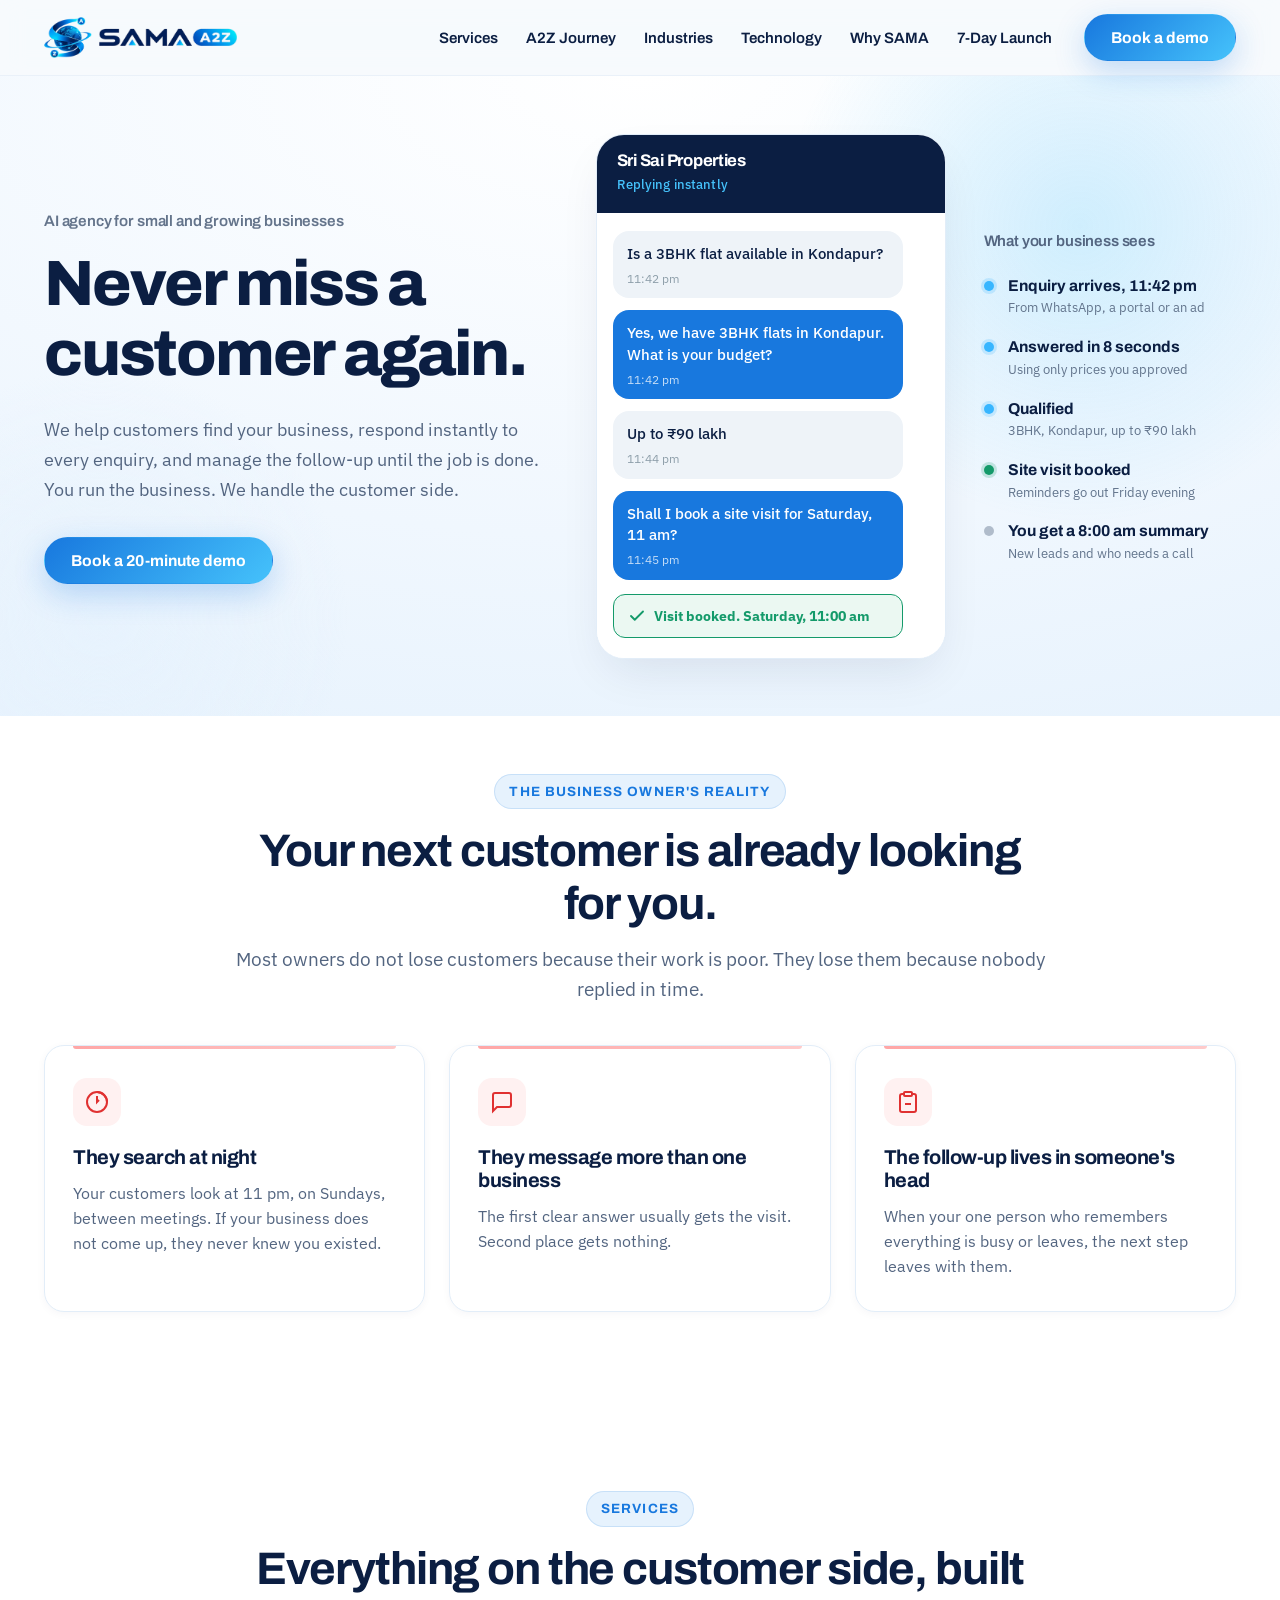
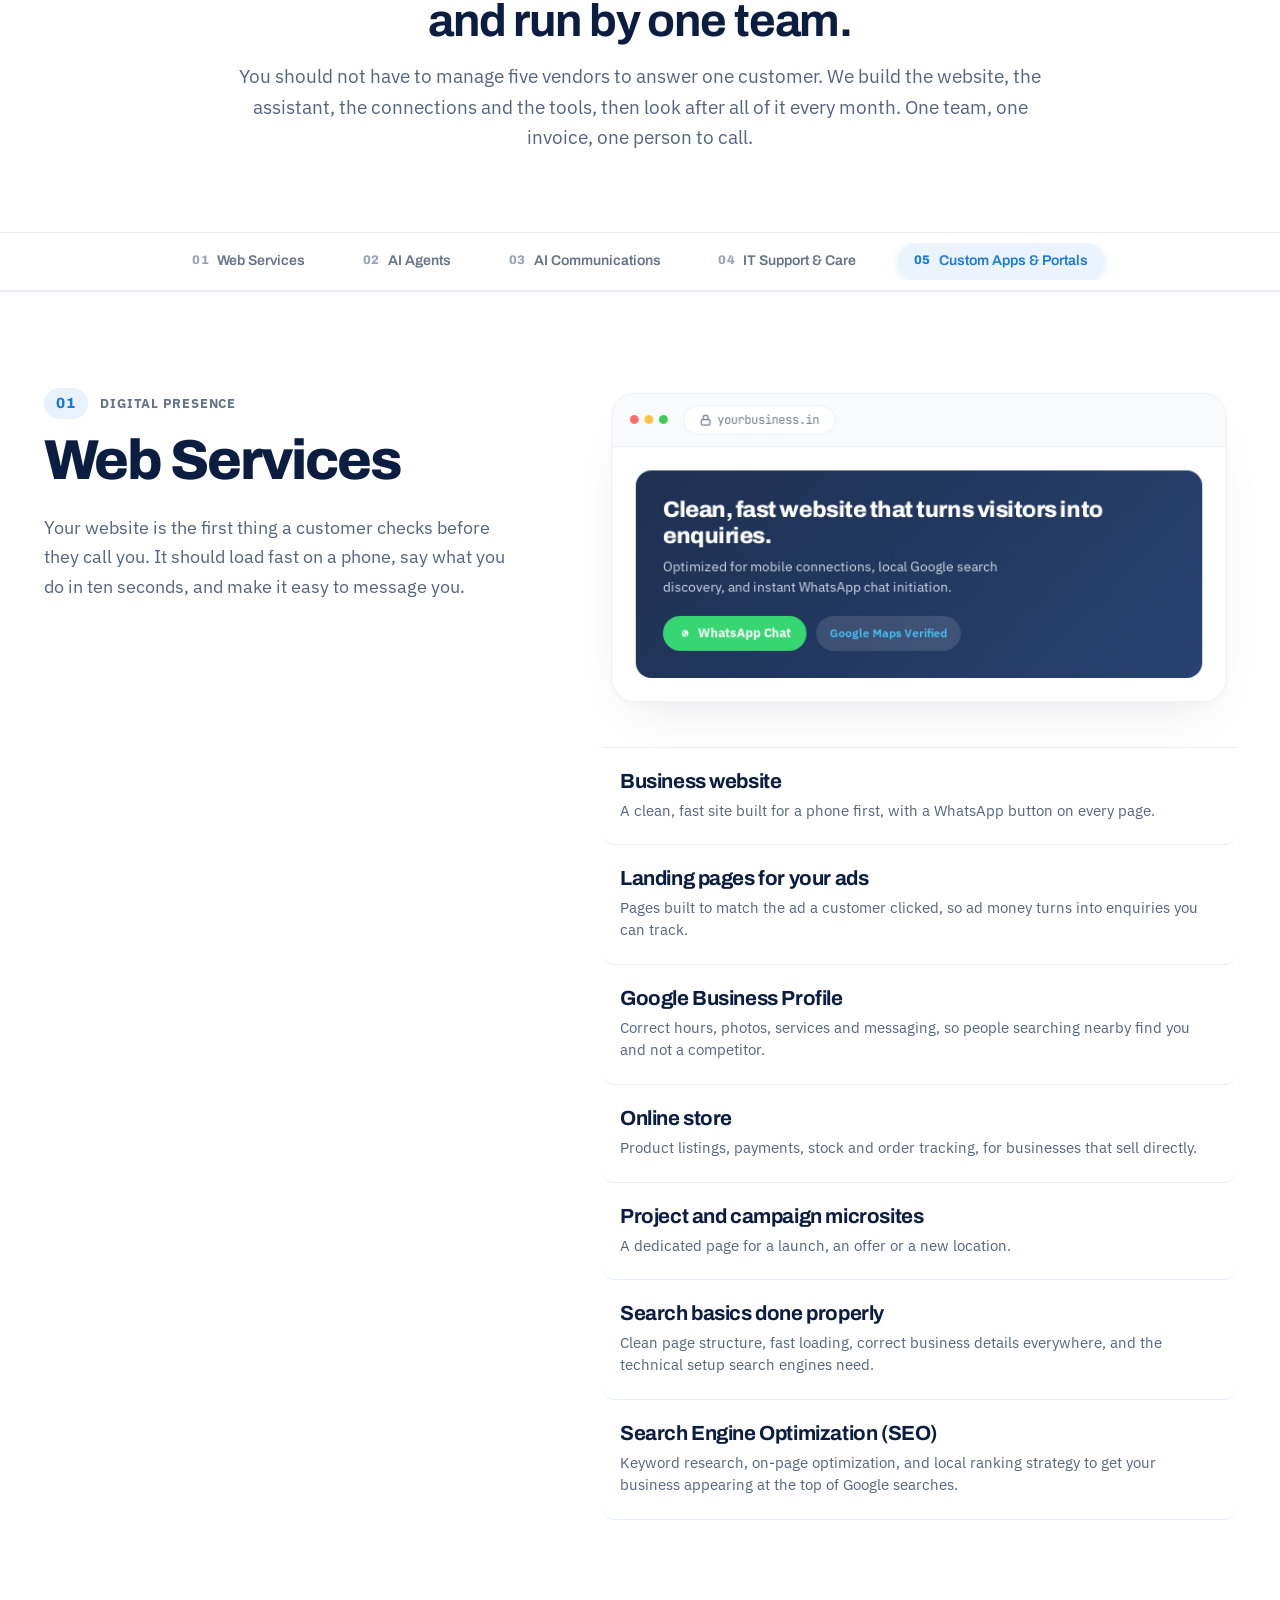
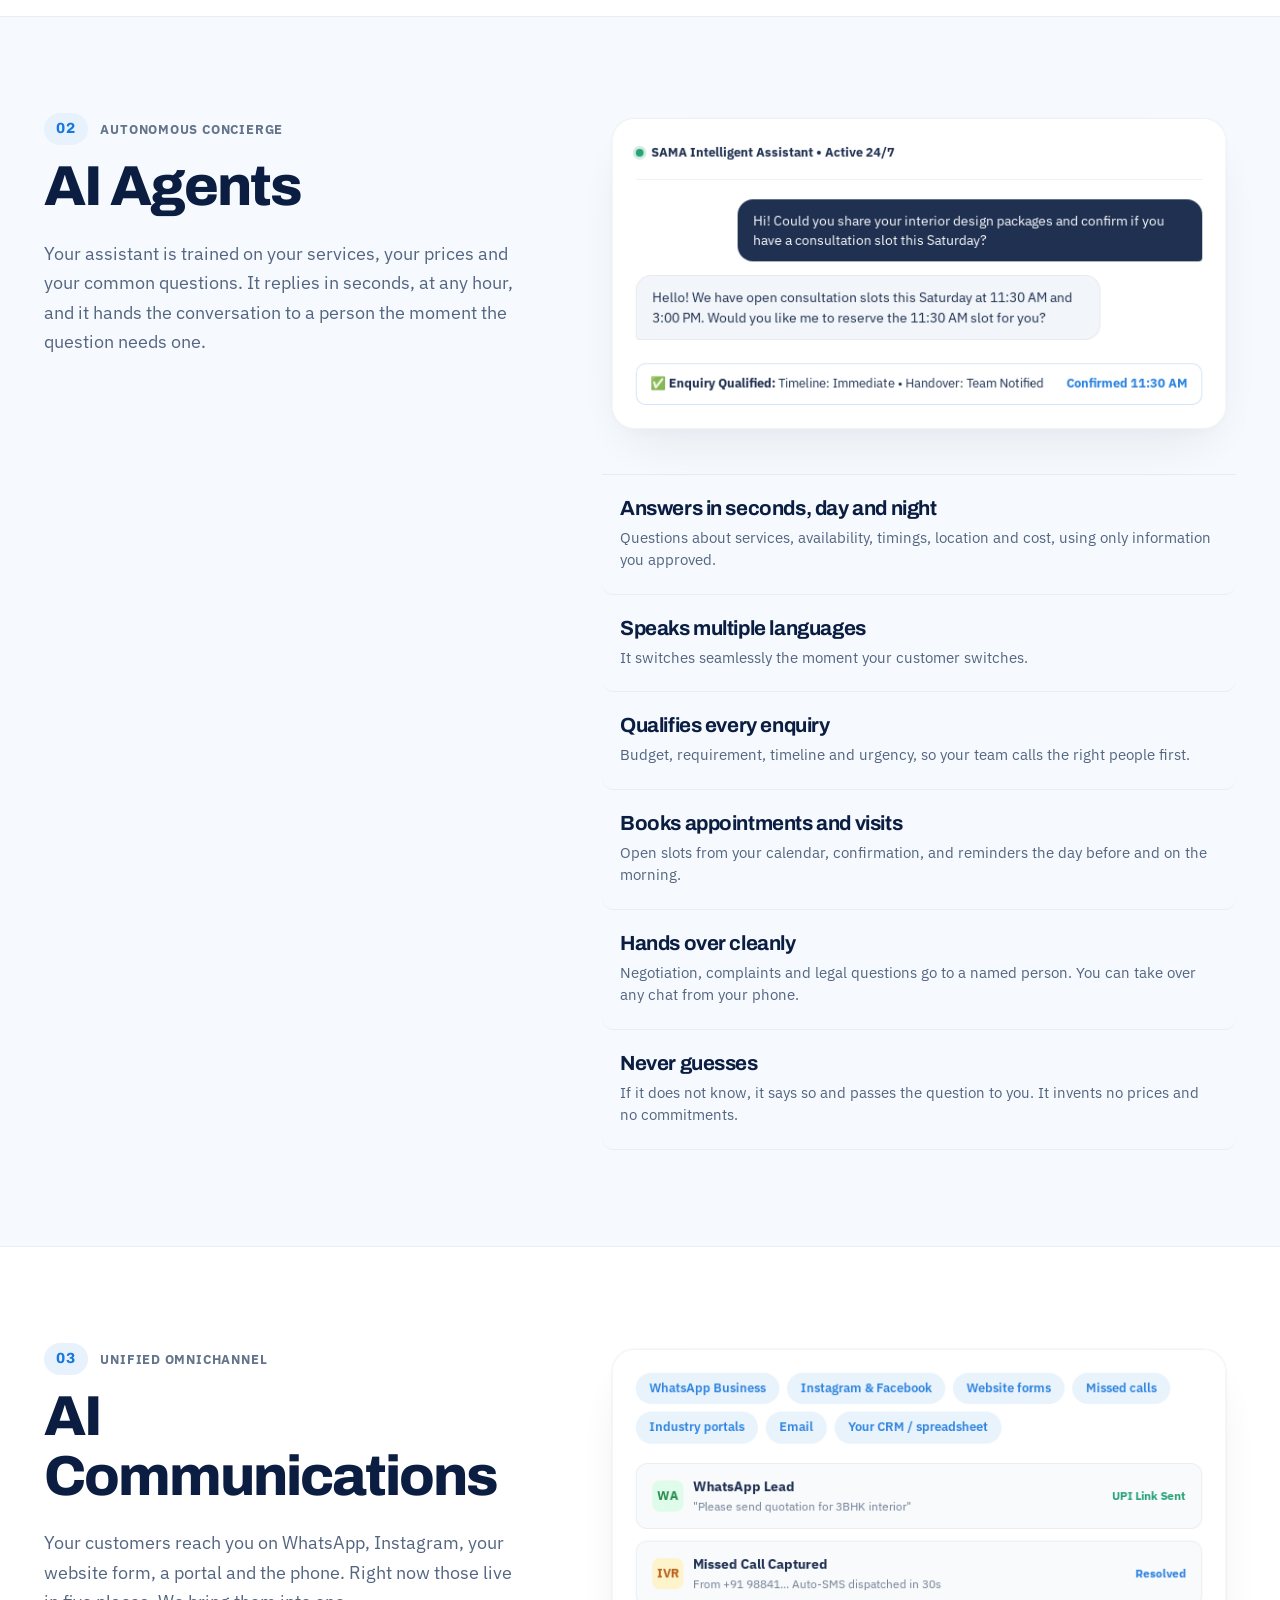
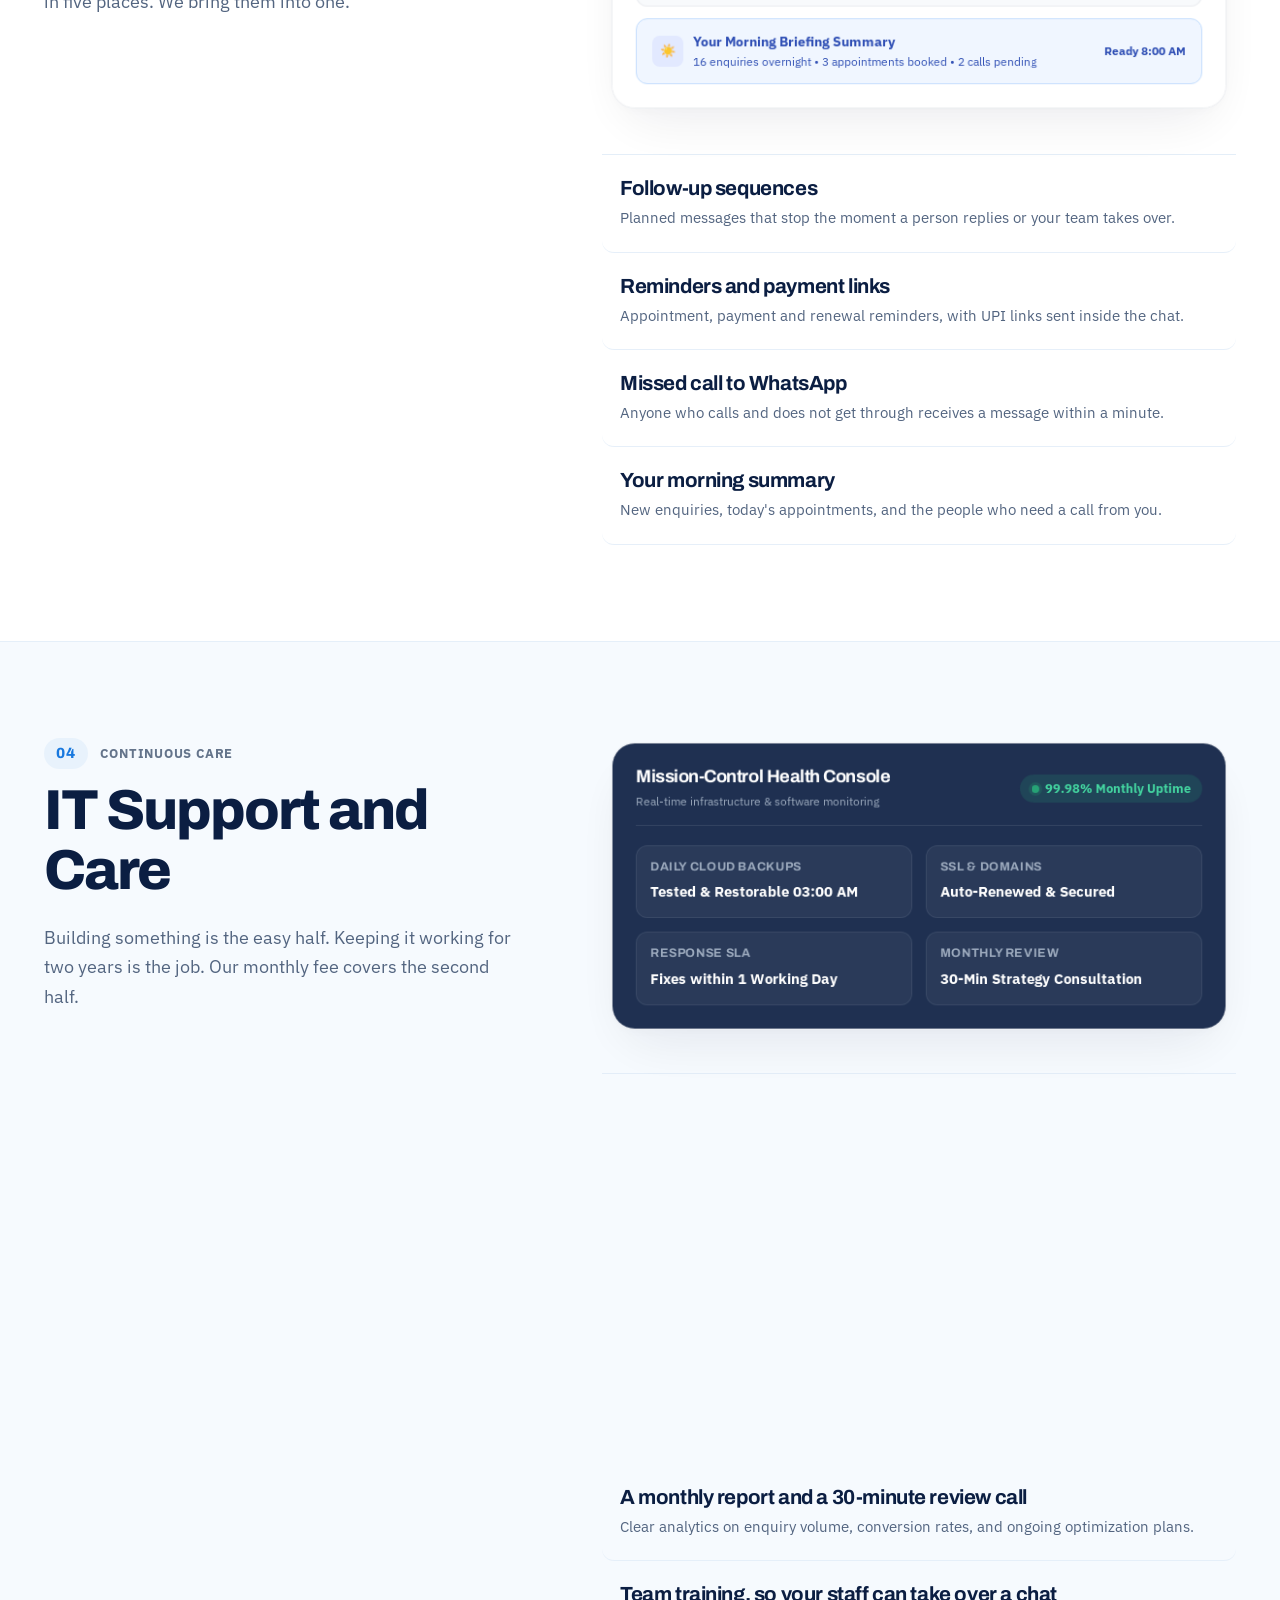
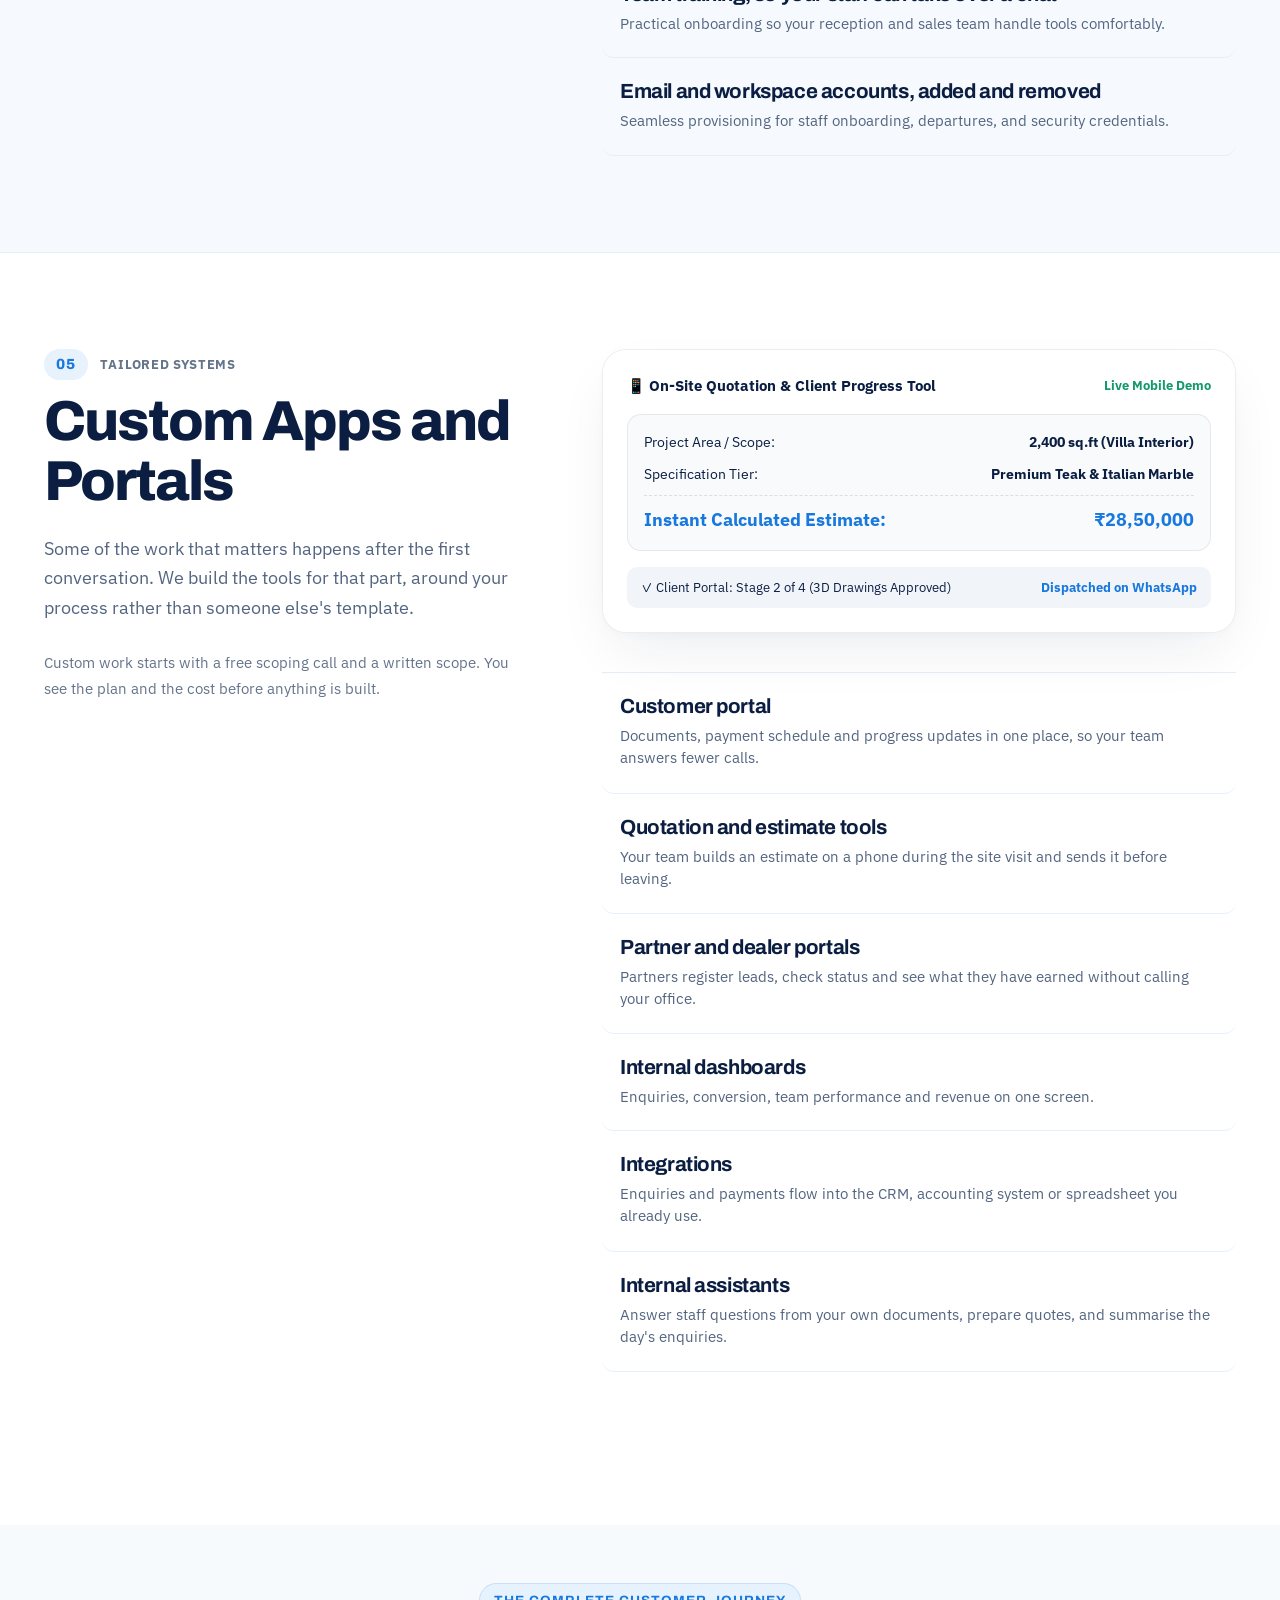
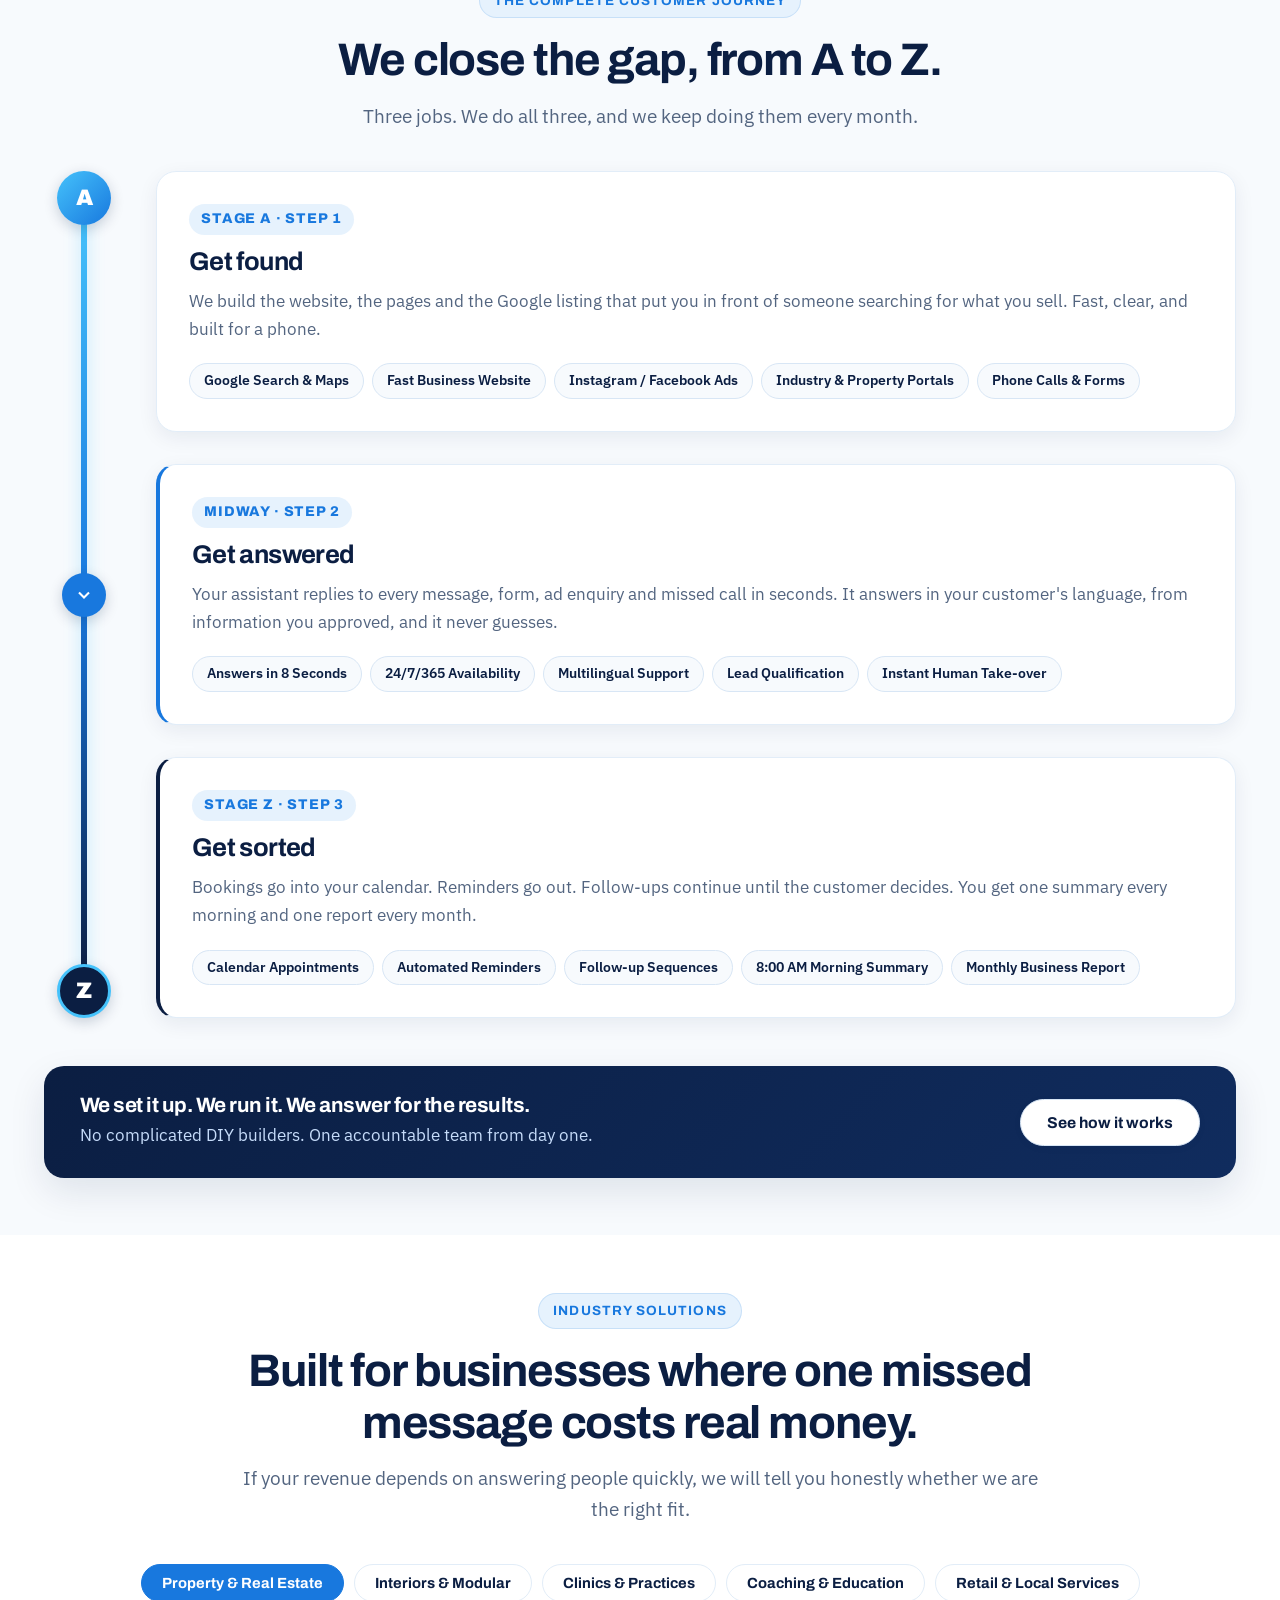
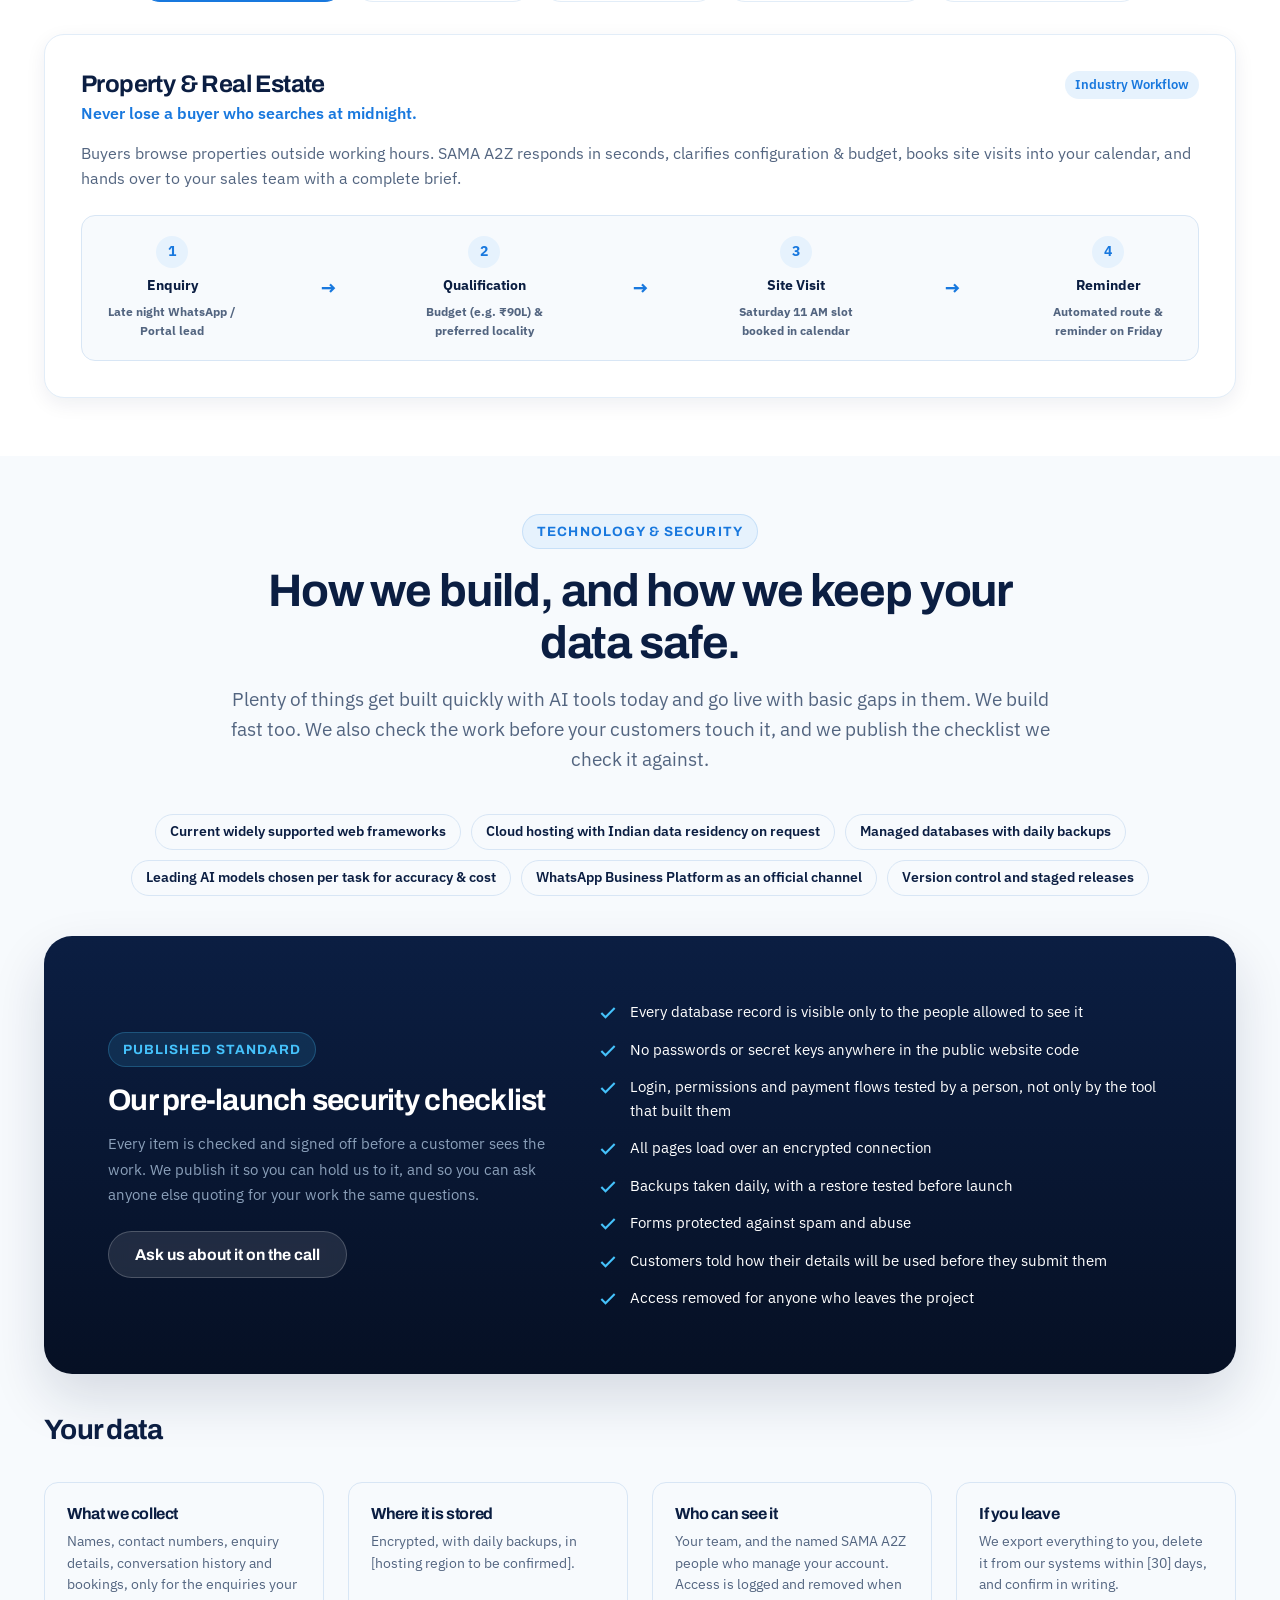
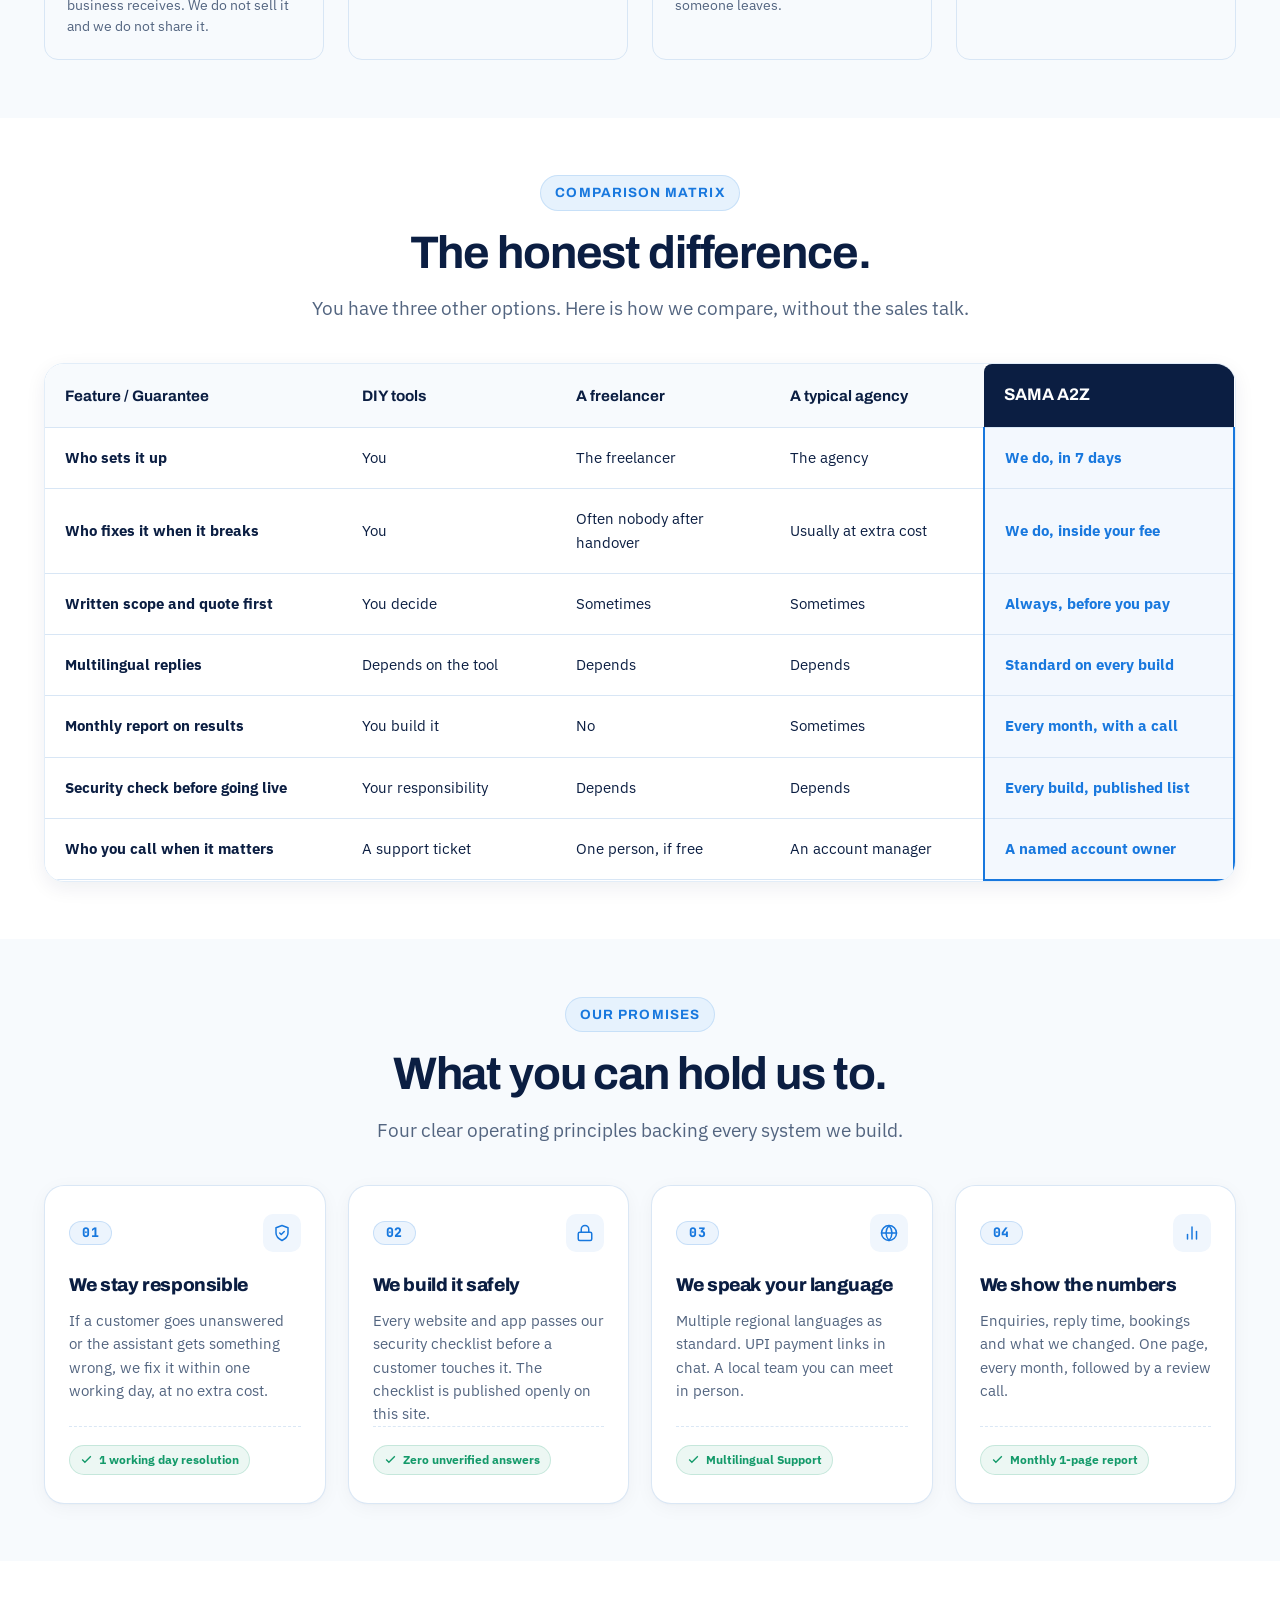
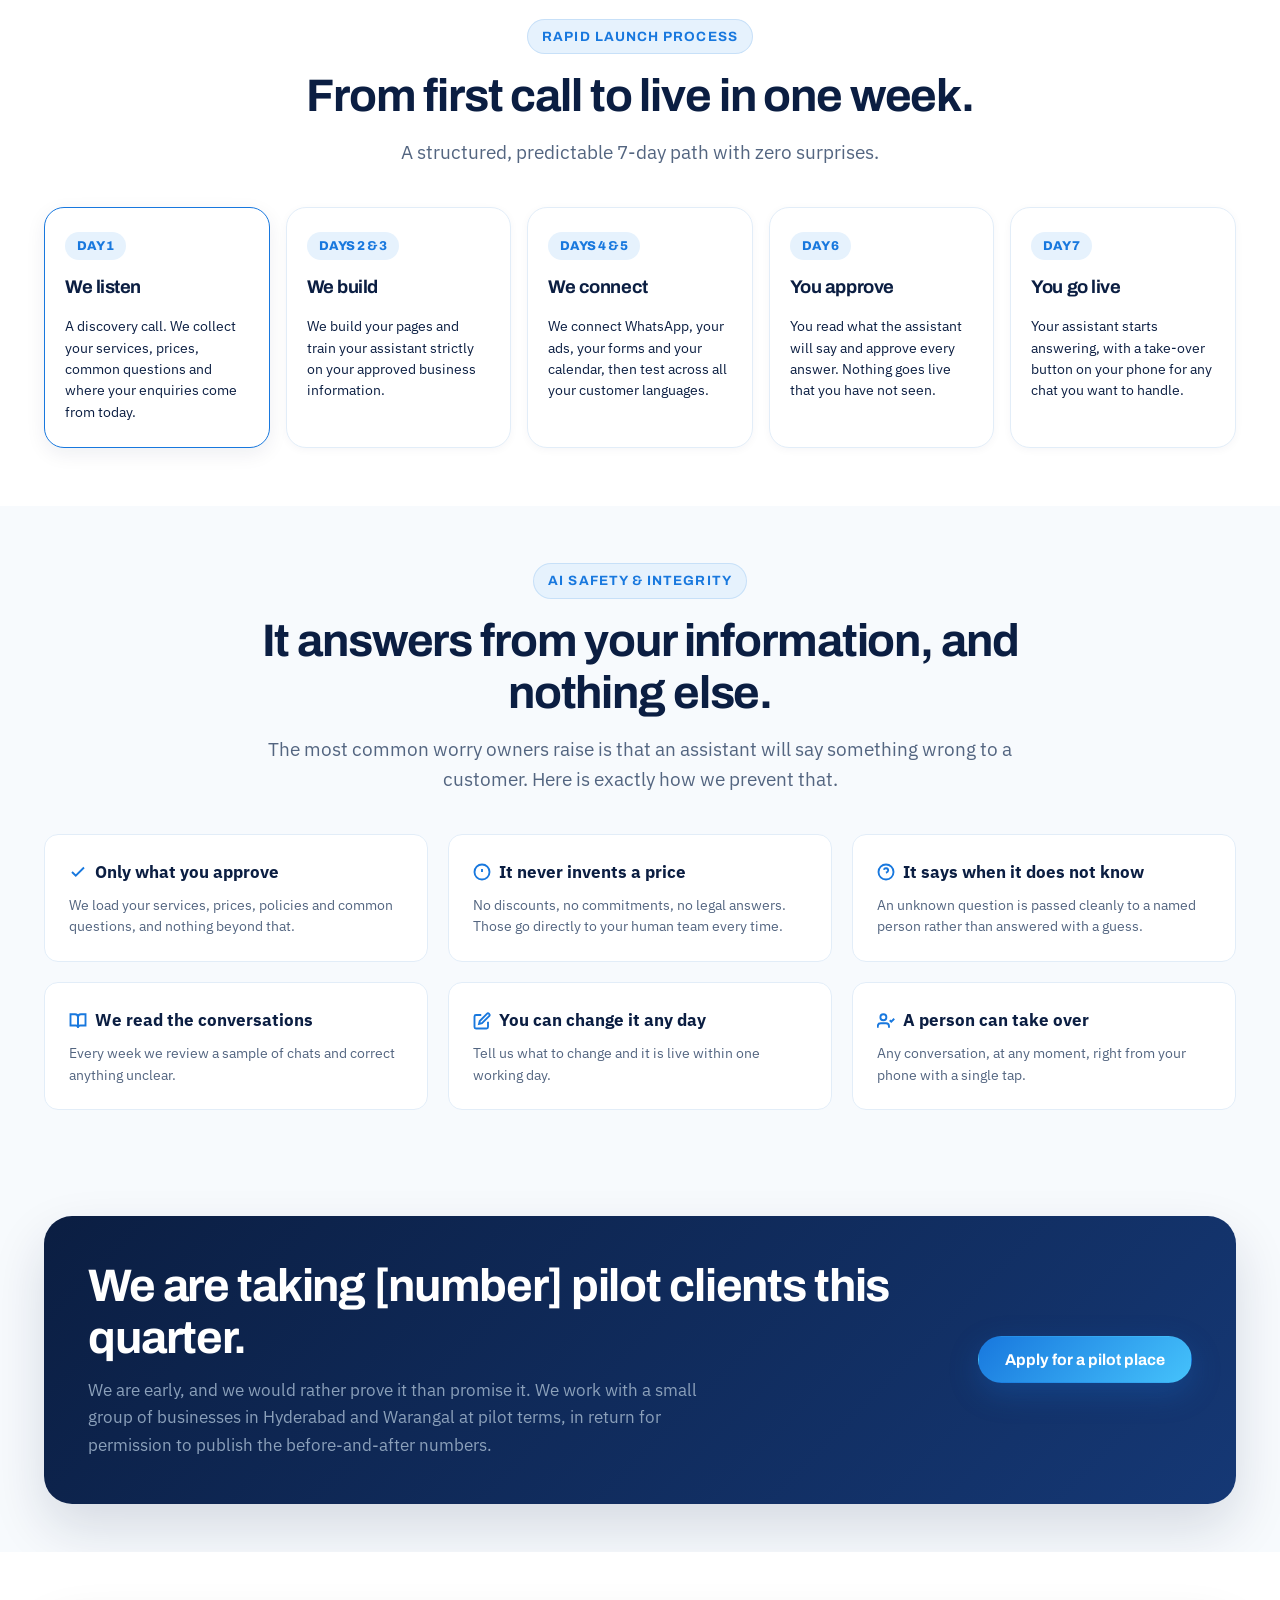
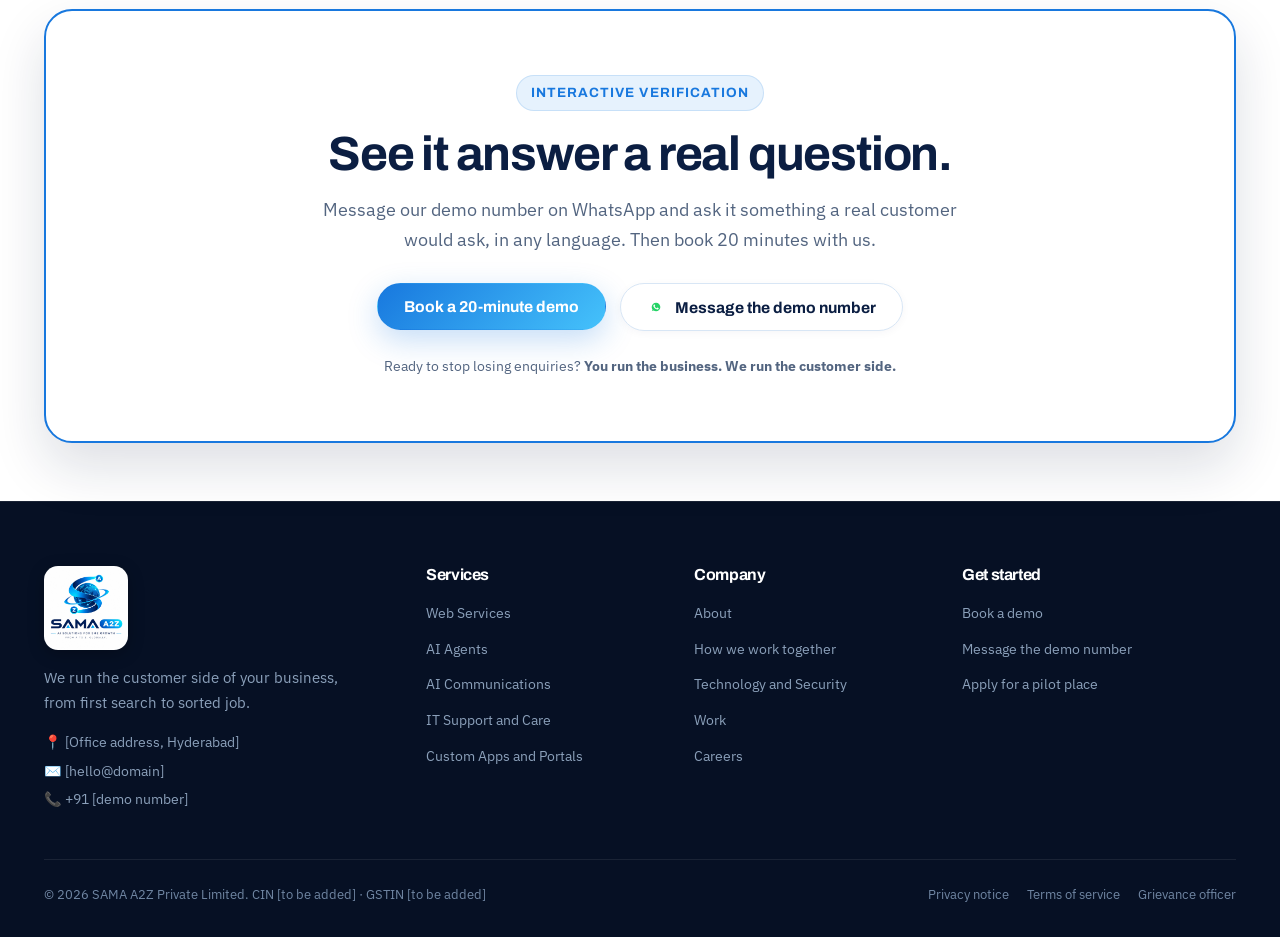
==== commit 0db5f555: "some chnages done in UI" ====
--- a/index.html
+++ b/index.html
@@ -6,14 +6,14 @@
   <meta name="viewport" content="width=device-width, initial-scale=1.0">
   <title>SAMA A2Z — Never miss a customer again | AI Solutions for SME Growth</title>
   <meta name="description"
-    content="SAMA A2Z runs the customer side of your business. We build websites, 24/7 multilingual AI assistants in Telugu, Hindi & English, communication workflows, and IT care for small and growing businesses.">
+    content="SAMA A2Z runs the customer side of your business. We build websites, 24/7 multilingual AI assistants, communication workflows, and IT care for small and growing businesses.">
   <meta name="theme-color" content="#0B1E42">
 
   <!-- Open Graph / SEO -->
   <meta property="og:type" content="website">
   <meta property="og:title" content="SAMA A2Z — Never miss a customer again">
   <meta property="og:description"
-    content="You run the business. We run the customer side. Live in 7 days in Telugu, Hindi & English.">
+    content="You run the business. We run the customer side.">
   <meta property="og:image" content="assets/logo.svg">
 
   <!-- Stylesheets -->
@@ -56,42 +56,6 @@
     </div>
   </header>
 
-  <!-- =========================================================================
-       TRUST STRIP / 4 KEY PILLARS
-       ========================================================================= -->
-  <aside class="trust-strip" aria-label="Key Commitments">
-    <div class="container">
-      <div class="trust-grid">
-        <div class="trust-item">
-          <svg viewBox="0 0 24 24" fill="none" stroke="currentColor" stroke-width="2.5">
-            <polyline points="20 6 9 17 4 12"></polyline>
-          </svg>
-          <span>Live in 7 days</span>
-        </div>
-        <div class="trust-item">
-          <svg viewBox="0 0 24 24" fill="none" stroke="currentColor" stroke-width="2.5">
-            <circle cx="12" cy="12" r="10"></circle>
-            <line x1="2" y1="12" x2="22" y2="12"></line>
-            <path d="M12 2a15.3 15.3 0 0 1 4 10 15.3 15.3 0 0 1-4 10 15.3 15.3 0 0 1-4-10 15.3 15.3 0 0 1 4-10z"></path>
-          </svg>
-          <span>Telugu, Hindi and English</span>
-        </div>
-        <div class="trust-item">
-          <svg viewBox="0 0 24 24" fill="none" stroke="currentColor" stroke-width="2.5">
-            <path d="M12 22s8-4 8-10V5l-8-3-8 3v7c0 6 8 10 8 10z"></path>
-          </svg>
-          <span>Security checked before launch</span>
-        </div>
-        <div class="trust-item">
-          <svg viewBox="0 0 24 24" fill="none" stroke="currentColor" stroke-width="2.5">
-            <path d="M20 21v-2a4 4 0 0 0-4-4H8a4 4 0 0 0-4 4v2"></path>
-            <circle cx="12" cy="7" r="4"></circle>
-          </svg>
-          <span>A named person owns your account</span>
-        </div>
-      </div>
-    </div>
-  </aside>
 
   <!-- =========================================================================
        HERO SECTION — ACT 0
@@ -108,26 +72,12 @@
             <div class="hero-eyebrow">AI agency for small and growing businesses</div>
             <h1 class="hero-title">Never miss a<br>customer again.</h1>
             <p class="hero-desc">
-              We get your business found online, answer every customer in seconds in Telugu, Hindi or English, and
-              handle the follow-up until the job is done. You run the business. We run the customer side.
+              We help customers find your business, respond instantly to every enquiry, and manage the follow-up until the job is done. You run the business. We handle the customer side.
             </p>
 
             <div class="btn-group">
               <button type="button" class="btn btn-primary" data-open-demo>Book a 20-minute demo</button>
-              <button type="button" class="btn btn-whatsapp-outline" data-whatsapp-direct>
-                <svg width="18" height="18" viewBox="0 0 24 24" fill="none" stroke="#149A6A" stroke-width="2.2"
-                  stroke-linecap="round" stroke-linejoin="round">
-                  <path
-                    d="M21 11.5a8.38 8.38 0 0 1-.9 3.8 8.5 8.5 0 0 1-7.6 4.7 8.38 8.38 0 0 1-3.8-.9L3 21l1.9-5.7a8.38 8.38 0 0 1-.9-3.8 8.5 8.5 0 0 1 4.7-7.6 8.38 8.38 0 0 1 3.8-.9h.5a8.48 8.48 0 0 1 8 8v.5z">
-                  </path>
-                </svg>
-                Message our demo number
-              </button>
-            </div>
-
-            <p class="hero-guarantee-plain">
-              Live in 7 days. One monthly fee. We fix what breaks, not you.
-            </p>
+            </div>
           </div>
 
           <!-- Right Hero Customer Journey Showcase (Phone + What Your Business Sees) -->
@@ -371,15 +321,11 @@
                   </div>
                   <div class="mockup-address">
                     <svg width="12" height="12" viewBox="0 0 24 24" fill="none" stroke="currentColor" stroke-width="2.5"><rect x="3" y="11" width="18" height="11" rx="2" ry="2"></rect><path d="M7 11V7a5 5 0 0 1 10 0v4"></path></svg>
-                    yourbusiness.sama.in
-                  </div>
-                  <span class="mockup-speed-pill" style="color:#149A6A; background:#E8F8F2;">
-                    ⚡ 99/100 Mobile Speed
-                  </span>
+                    yourbusiness.in
+                  </div>
                 </div>
                 <div class="web-mockup-body">
                   <div class="web-mockup-hero">
-                    <span class="web-mockup-badge">Phone-First Experience • English & తెలుగు</span>
                     <h4>Clean, fast website that turns visitors into enquiries.</h4>
                     <p>Optimized for mobile connections, local Google search discovery, and instant WhatsApp chat initiation.</p>
                     <div class="web-mockup-actions">
@@ -398,9 +344,8 @@
                 <div class="editorial-row">
                   <div class="editorial-row-main">
                     <h4 class="editorial-service-name">Business website</h4>
-                    <p class="editorial-service-desc">A clean, fast site built for a phone first, in English and Telugu, with a WhatsApp button on every page.</p>
-                  </div>
-                  <span class="editorial-row-arrow">→</span>
+                    <p class="editorial-service-desc">A clean, fast site built for a phone first, with a WhatsApp button on every page.</p>
+                  </div>
                 </div>
 
                 <div class="editorial-row">
@@ -408,7 +353,6 @@
                     <h4 class="editorial-service-name">Landing pages for your ads</h4>
                     <p class="editorial-service-desc">Pages built to match the ad a customer clicked, so ad money turns into enquiries you can track.</p>
                   </div>
-                  <span class="editorial-row-arrow">→</span>
                 </div>
 
                 <div class="editorial-row">
@@ -416,7 +360,6 @@
                     <h4 class="editorial-service-name">Google Business Profile</h4>
                     <p class="editorial-service-desc">Correct hours, photos, services and messaging, so people searching nearby find you and not a competitor.</p>
                   </div>
-                  <span class="editorial-row-arrow">→</span>
                 </div>
 
                 <div class="editorial-row">
@@ -424,7 +367,6 @@
                     <h4 class="editorial-service-name">Online store</h4>
                     <p class="editorial-service-desc">Product listings, payments, stock and order tracking, for businesses that sell directly.</p>
                   </div>
-                  <span class="editorial-row-arrow">→</span>
                 </div>
 
                 <div class="editorial-row">
@@ -432,7 +374,6 @@
                     <h4 class="editorial-service-name">Project and campaign microsites</h4>
                     <p class="editorial-service-desc">A dedicated page for a launch, an offer or a new location.</p>
                   </div>
-                  <span class="editorial-row-arrow">→</span>
                 </div>
 
                 <div class="editorial-row">
@@ -440,7 +381,13 @@
                     <h4 class="editorial-service-name">Search basics done properly</h4>
                     <p class="editorial-service-desc">Clean page structure, fast loading, correct business details everywhere, and the technical setup search engines need.</p>
                   </div>
-                  <span class="editorial-row-arrow">→</span>
+                </div>
+
+                <div class="editorial-row">
+                  <div class="editorial-row-main">
+                    <h4 class="editorial-service-name">Search Engine Optimization (SEO)</h4>
+                    <p class="editorial-service-desc">Keyword research, on-page optimization, and local ranking strategy to get your business appearing at the top of Google searches.</p>
+                  </div>
                 </div>
               </div>
             </div>
@@ -475,18 +422,13 @@
                       <span class="live-beacon"></span>
                       SAMA Intelligent Assistant • Active 24/7
                     </div>
-                    <div class="ai-lang-switch">
-                      <span class="lang-tag active">Telugu</span>
-                      <span class="lang-tag active">Hindi</span>
-                      <span class="lang-tag active">English</span>
-                    </div>
                   </div>
                   <div class="ai-chat-thread">
                     <div class="chat-bubble customer">
-                      నమస్కారం! మీ డిజైన్ ప్యాకేజీలు మరియు కన్సల్టేషన్ వివరాలు ఏమిటి? శనివారం స్లాట్ దొరుకుతుందా?
+                      Hi! Could you share your interior design packages and confirm if you have a consultation slot this Saturday?
                     </div>
                     <div class="chat-bubble assistant">
-                      నమస్కారం! మా ఆర్కిటెక్చర్ & ఇంటీరియర్ కన్సల్టేషన్ శనివారం ఉదయం 11:30 కు ఖాళీగా ఉంది. మీ బడ్జెట్ మరియు రిక్వైర్మెంట్ చెప్పండి, సీనియర్ ఆర్కిటెక్ట్‌తో స్లాట్ కన్ఫర్మ్ చేస్తాను.
+                      Hello! We have open consultation slots this Saturday at 11:30 AM and 3:00 PM. Would you like me to reserve the 11:30 AM slot for you?
                     </div>
                     <div class="chat-action-card">
                       <div>
@@ -505,15 +447,13 @@
                     <h4 class="editorial-service-name">Answers in seconds, day and night</h4>
                     <p class="editorial-service-desc">Questions about services, availability, timings, location and cost, using only information you approved.</p>
                   </div>
-                  <span class="editorial-row-arrow">→</span>
-                </div>
-
-                <div class="editorial-row">
-                  <div class="editorial-row-main">
-                    <h4 class="editorial-service-name">Speaks Telugu, Hindi and English</h4>
-                    <p class="editorial-service-desc">It switches the moment your customer switches.</p>
-                  </div>
-                  <span class="editorial-row-arrow">→</span>
+                </div>
+
+                <div class="editorial-row">
+                  <div class="editorial-row-main">
+                    <h4 class="editorial-service-name">Speaks multiple languages</h4>
+                    <p class="editorial-service-desc">It switches seamlessly the moment your customer switches.</p>
+                  </div>
                 </div>
 
                 <div class="editorial-row">
@@ -521,7 +461,6 @@
                     <h4 class="editorial-service-name">Qualifies every enquiry</h4>
                     <p class="editorial-service-desc">Budget, requirement, timeline and urgency, so your team calls the right people first.</p>
                   </div>
-                  <span class="editorial-row-arrow">→</span>
                 </div>
 
                 <div class="editorial-row">
@@ -529,7 +468,6 @@
                     <h4 class="editorial-service-name">Books appointments and visits</h4>
                     <p class="editorial-service-desc">Open slots from your calendar, confirmation, and reminders the day before and on the morning.</p>
                   </div>
-                  <span class="editorial-row-arrow">→</span>
                 </div>
 
                 <div class="editorial-row">
@@ -537,7 +475,6 @@
                     <h4 class="editorial-service-name">Hands over cleanly</h4>
                     <p class="editorial-service-desc">Negotiation, complaints and legal questions go to a named person. You can take over any chat from your phone.</p>
                   </div>
-                  <span class="editorial-row-arrow">→</span>
                 </div>
 
                 <div class="editorial-row">
@@ -545,7 +482,6 @@
                     <h4 class="editorial-service-name">Never guesses</h4>
                     <p class="editorial-service-desc">If it does not know, it says so and passes the question to you. It invents no prices and no commitments.</p>
                   </div>
-                  <span class="editorial-row-arrow">→</span>
                 </div>
               </div>
             </div>
@@ -629,7 +565,6 @@
                     <h4 class="editorial-service-name">Follow-up sequences</h4>
                     <p class="editorial-service-desc">Planned messages that stop the moment a person replies or your team takes over.</p>
                   </div>
-                  <span class="editorial-row-arrow">→</span>
                 </div>
 
                 <div class="editorial-row">
@@ -637,7 +572,6 @@
                     <h4 class="editorial-service-name">Reminders and payment links</h4>
                     <p class="editorial-service-desc">Appointment, payment and renewal reminders, with UPI links sent inside the chat.</p>
                   </div>
-                  <span class="editorial-row-arrow">→</span>
                 </div>
 
                 <div class="editorial-row">
@@ -645,7 +579,6 @@
                     <h4 class="editorial-service-name">Missed call to WhatsApp</h4>
                     <p class="editorial-service-desc">Anyone who calls and does not get through receives a message within a minute.</p>
                   </div>
-                  <span class="editorial-row-arrow">→</span>
                 </div>
 
                 <div class="editorial-row">
@@ -653,7 +586,6 @@
                     <h4 class="editorial-service-name">Your morning summary</h4>
                     <p class="editorial-service-desc">New enquiries, today's appointments, and the people who need a call from you.</p>
                   </div>
-                  <span class="editorial-row-arrow">→</span>
                 </div>
               </div>
             </div>
@@ -721,7 +653,6 @@
                     <h4 class="editorial-service-name">Hosting, domains and certificates, renewed on time</h4>
                     <p class="editorial-service-desc">Never worry about an expired domain, broken SSL padlock or host downtime again.</p>
                   </div>
-                  <span class="editorial-row-arrow">→</span>
                 </div>
 
                 <div class="editorial-row">
@@ -729,7 +660,6 @@
                     <h4 class="editorial-service-name">Updates and patches applied without you asking</h4>
                     <p class="editorial-service-desc">Continuous software security patches, speed enhancements, and framework updates.</p>
                   </div>
-                  <span class="editorial-row-arrow">→</span>
                 </div>
 
                 <div class="editorial-row">
@@ -737,7 +667,6 @@
                     <h4 class="editorial-service-name">Daily backups, with a restore tested before launch</h4>
                     <p class="editorial-service-desc">Automated point-in-time recovery archives ensure your data is always safe.</p>
                   </div>
-                  <span class="editorial-row-arrow">→</span>
                 </div>
 
                 <div class="editorial-row">
@@ -745,15 +674,6 @@
                     <h4 class="editorial-service-name">Uptime monitoring, so we usually know before you do</h4>
                     <p class="editorial-service-desc">Round-the-clock server health checks and proactive engineering escalation.</p>
                   </div>
-                  <span class="editorial-row-arrow">→</span>
-                </div>
-
-                <div class="editorial-row">
-                  <div class="editorial-row-main">
-                    <h4 class="editorial-service-name">Fixes within one working day, included in your fee</h4>
-                    <p class="editorial-service-desc">Fast bug resolution by the team that built your tools—no surprise invoices.</p>
-                  </div>
-                  <span class="editorial-row-arrow">→</span>
                 </div>
 
                 <div class="editorial-row">
@@ -761,7 +681,6 @@
                     <h4 class="editorial-service-name">A monthly report and a 30-minute review call</h4>
                     <p class="editorial-service-desc">Clear analytics on enquiry volume, conversion rates, and ongoing optimization plans.</p>
                   </div>
-                  <span class="editorial-row-arrow">→</span>
                 </div>
 
                 <div class="editorial-row">
@@ -769,7 +688,6 @@
                     <h4 class="editorial-service-name">Team training, so your staff can take over a chat</h4>
                     <p class="editorial-service-desc">Practical onboarding so your reception and sales team handle tools comfortably.</p>
                   </div>
-                  <span class="editorial-row-arrow">→</span>
                 </div>
 
                 <div class="editorial-row">
@@ -777,7 +695,6 @@
                     <h4 class="editorial-service-name">Email and workspace accounts, added and removed</h4>
                     <p class="editorial-service-desc">Seamless provisioning for staff onboarding, departures, and security credentials.</p>
                   </div>
-                  <span class="editorial-row-arrow">→</span>
                 </div>
               </div>
             </div>
@@ -845,7 +762,6 @@
                     <h4 class="editorial-service-name">Customer portal</h4>
                     <p class="editorial-service-desc">Documents, payment schedule and progress updates in one place, so your team answers fewer calls.</p>
                   </div>
-                  <span class="editorial-row-arrow">→</span>
                 </div>
 
                 <div class="editorial-row">
@@ -853,7 +769,6 @@
                     <h4 class="editorial-service-name">Quotation and estimate tools</h4>
                     <p class="editorial-service-desc">Your team builds an estimate on a phone during the site visit and sends it before leaving.</p>
                   </div>
-                  <span class="editorial-row-arrow">→</span>
                 </div>
 
                 <div class="editorial-row">
@@ -861,7 +776,6 @@
                     <h4 class="editorial-service-name">Partner and dealer portals</h4>
                     <p class="editorial-service-desc">Partners register leads, check status and see what they have earned without calling your office.</p>
                   </div>
-                  <span class="editorial-row-arrow">→</span>
                 </div>
 
                 <div class="editorial-row">
@@ -869,7 +783,6 @@
                     <h4 class="editorial-service-name">Internal dashboards</h4>
                     <p class="editorial-service-desc">Enquiries, conversion, team performance and revenue on one screen.</p>
                   </div>
-                  <span class="editorial-row-arrow">→</span>
                 </div>
 
                 <div class="editorial-row">
@@ -877,7 +790,6 @@
                     <h4 class="editorial-service-name">Integrations</h4>
                     <p class="editorial-service-desc">Enquiries and payments flow into the CRM, accounting system or spreadsheet you already use.</p>
                   </div>
-                  <span class="editorial-row-arrow">→</span>
                 </div>
 
                 <div class="editorial-row">
@@ -885,7 +797,6 @@
                     <h4 class="editorial-service-name">Internal assistants</h4>
                     <p class="editorial-service-desc">Answer staff questions from your own documents, prepare quotes, and summarise the day's enquiries.</p>
                   </div>
-                  <span class="editorial-row-arrow">→</span>
                 </div>
               </div>
             </div>
@@ -950,7 +861,7 @@
               <div class="a2z-tag-cloud">
                 <span class="a2z-tag">Answers in 8 Seconds</span>
                 <span class="a2z-tag">24/7/365 Availability</span>
-                <span class="a2z-tag">Telugu, Hindi & English</span>
+                <span class="a2z-tag">Multilingual Support</span>
                 <span class="a2z-tag">Lead Qualification</span>
                 <span class="a2z-tag">Instant Human Take-over</span>
               </div>
@@ -1181,7 +1092,7 @@
                 <td class="col-sama">Always, before you pay</td>
               </tr>
               <tr>
-                <td><strong>Replies in Telugu and Hindi</strong></td>
+                <td><strong>Multilingual replies</strong></td>
                 <td>Depends on the tool</td>
                 <td>Depends</td>
                 <td>Depends</td>
@@ -1291,13 +1202,13 @@
             <div class="hold-card-body">
               <h3 class="hold-card-title">We speak your language</h3>
               <p class="hold-card-desc">
-                Telugu, Hindi and English as standard. UPI payment links in chat. A local team you can meet in person.
+                Multiple regional languages as standard. UPI payment links in chat. A local team you can meet in person.
               </p>
             </div>
             <div class="hold-card-footer">
               <span class="hold-card-pill">
                 <svg width="13" height="13" viewBox="0 0 24 24" fill="none" stroke="currentColor" stroke-width="2.5"><polyline points="20 6 9 17 4 12"/></svg>
-                Telugu, Hindi & English
+                Multilingual Support
               </span>
             </div>
           </article>
@@ -1363,8 +1274,7 @@
           <div class="timeline-step">
             <div class="timeline-day-badge">Days 4 & 5</div>
             <h3 class="timeline-step-title">We connect</h3>
-            <p class="timeline-step-desc">We connect WhatsApp, your ads, your forms and your calendar, then test in
-              Telugu, Hindi and English.</p>
+            <p class="timeline-step-desc">We connect WhatsApp, your ads, your forms and your calendar, then test across all your customer languages.</p>
           </div>
 
           <!-- Day 6 -->
@@ -1507,8 +1417,7 @@
           <div class="eyebrow">Interactive Verification</div>
           <h2 style="font-size:clamp(2rem, 3.8vw, 3rem); margin-bottom:12px;">See it answer a real question.</h2>
           <p style="font-size:1.15rem; max-width:680px; margin-inline:auto; margin-bottom:28px;">
-            Message our demo number on WhatsApp and ask it something a real customer would ask, in Telugu, Hindi or
-            English. Then book 20 minutes with us.
+            Message our demo number on WhatsApp and ask it something a real customer would ask, in any language. Then book 20 minutes with us.
           </p>
           <div class="btn-group" style="justify-content:center;">
             <button type="button" class="btn btn-primary" data-open-demo>Book a 20-minute demo</button>
@@ -1649,10 +1558,9 @@
         <div class="form-group">
           <label class="form-label" for="formPreferredLang">Preferred Language *</label>
           <select id="formPreferredLang" name="preferredLang" class="form-select" required>
-            <option value="Telugu">Telugu</option>
-            <option value="English">English</option>
+            <option value="Multilingual">Multilingual</option>
             <option value="Hindi">Hindi</option>
-            <option value="Telugu + English">Telugu + English</option>
+            <option value="Regional Language">Regional Language</option>
           </select>
         </div>
 
--- a/css/main.css
+++ b/css/main.css
@@ -3,7 +3,7 @@
    Primary Source of Truth: SAMA A2Z Website Design Specification
    ========================================================================== */
 
-@import url('https://fonts.googleapis.com/css2?family=Archivo:wght@400;500;600;700;800;900&family=IBM+Plex+Sans:wght@300;400;500;600;700&family=Noto+Sans+Telugu:wght@400;500;600;700&family=JetBrains+Mono:wght@400;500;600&display=swap');
+@import url('https://fonts.googleapis.com/css2?family=Archivo:wght@400;500;600;700;800;900&family=IBM+Plex+Sans:wght@300;400;500;600;700&family=JetBrains+Mono:wght@400;500;600&display=swap');
 
 :root {
   /* Brand Color Palette */
@@ -47,7 +47,6 @@
   /* Typography */
   --font-heading: 'Archivo', -apple-system, BlinkMacSystemFont, 'Segoe UI', Roboto, sans-serif;
   --font-body: 'IBM Plex Sans', -apple-system, BlinkMacSystemFont, 'Segoe UI', Roboto, sans-serif;
-  --font-telugu: 'Noto Sans Telugu', 'IBM Plex Sans', sans-serif;
   --font-mono: 'JetBrains Mono', monospace;
 
   /* Layout */
@@ -511,11 +510,6 @@
   flex-shrink: 0;
 }
 
-/* Telugu Typography & Support */
-.lang-telugu {
-  font-family: var(--font-telugu);
-  line-height: 1.5;
-}
 
 /* Section Header Structure */
 .section-header {
--- a/css/components.css
+++ b/css/components.css
@@ -752,7 +752,7 @@
   border-bottom: 1px solid rgba(11, 30, 66, 0.06);
   display: flex;
   align-items: center;
-  justify-content: space-between;
+  gap: 16px;
 }
 
 .mockup-controls {
@@ -1137,7 +1137,7 @@
 
 .editorial-row-main {
   flex: 1;
-  padding-right: 20px;
+  padding-right: 0;
   transition: transform 0.38s cubic-bezier(0.22, 1, 0.36, 1);
   will-change: transform;
 }
@@ -1172,23 +1172,7 @@
 }
 
 .editorial-row-arrow {
-  color: #1878DE;
-  font-size: 1.45rem;
-  font-weight: 400;
-  line-height: 1;
-  flex-shrink: 0;
-  opacity: 0.8;
-  transition: transform 0.38s cubic-bezier(0.22, 1, 0.36, 1),
-              color 0.35s cubic-bezier(0.22, 1, 0.36, 1),
-              opacity 0.35s cubic-bezier(0.22, 1, 0.36, 1);
-  transform: translateX(0);
-  will-change: transform;
-}
-
-.editorial-row:hover .editorial-row-arrow {
-  transform: translateX(5px);
-  color: #0B1E42;
-  opacity: 1;
+  display: none !important;
 }
 
 /* Responsive Overrides for Editorial Storytelling */
